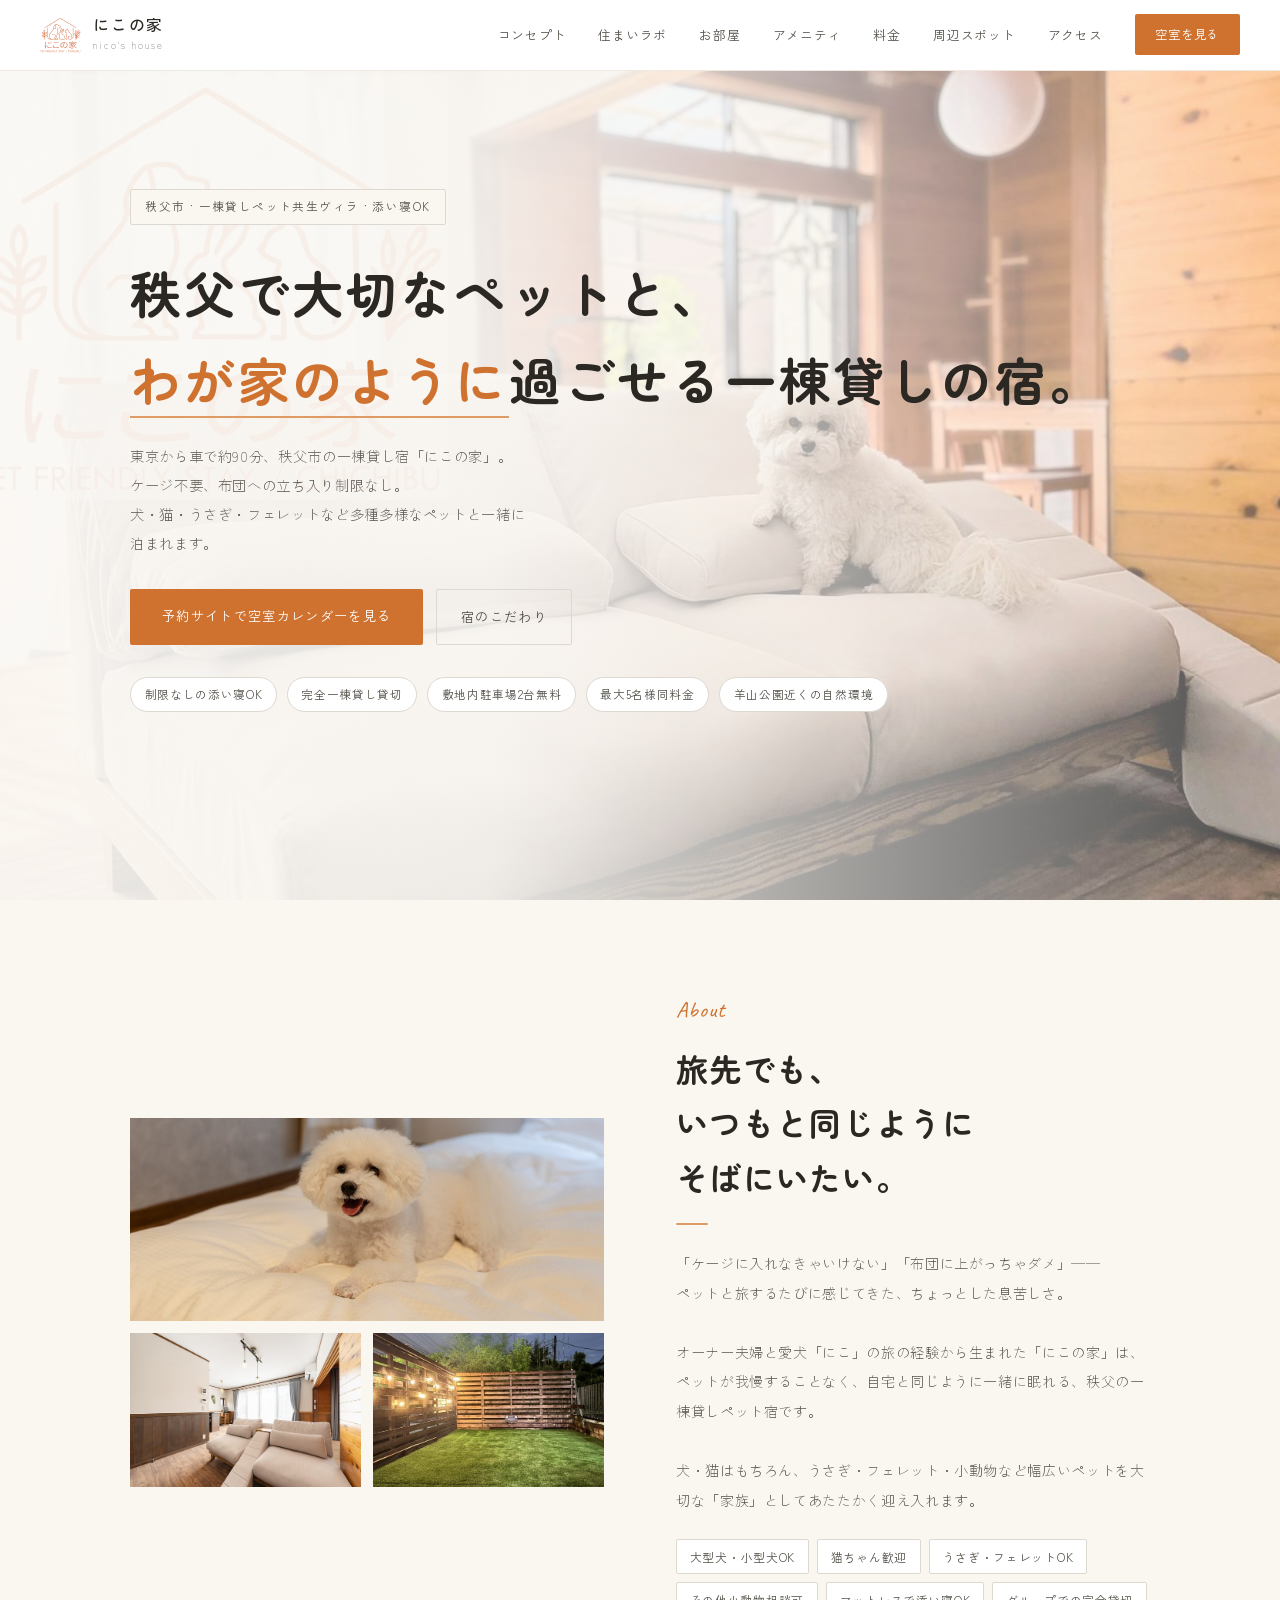
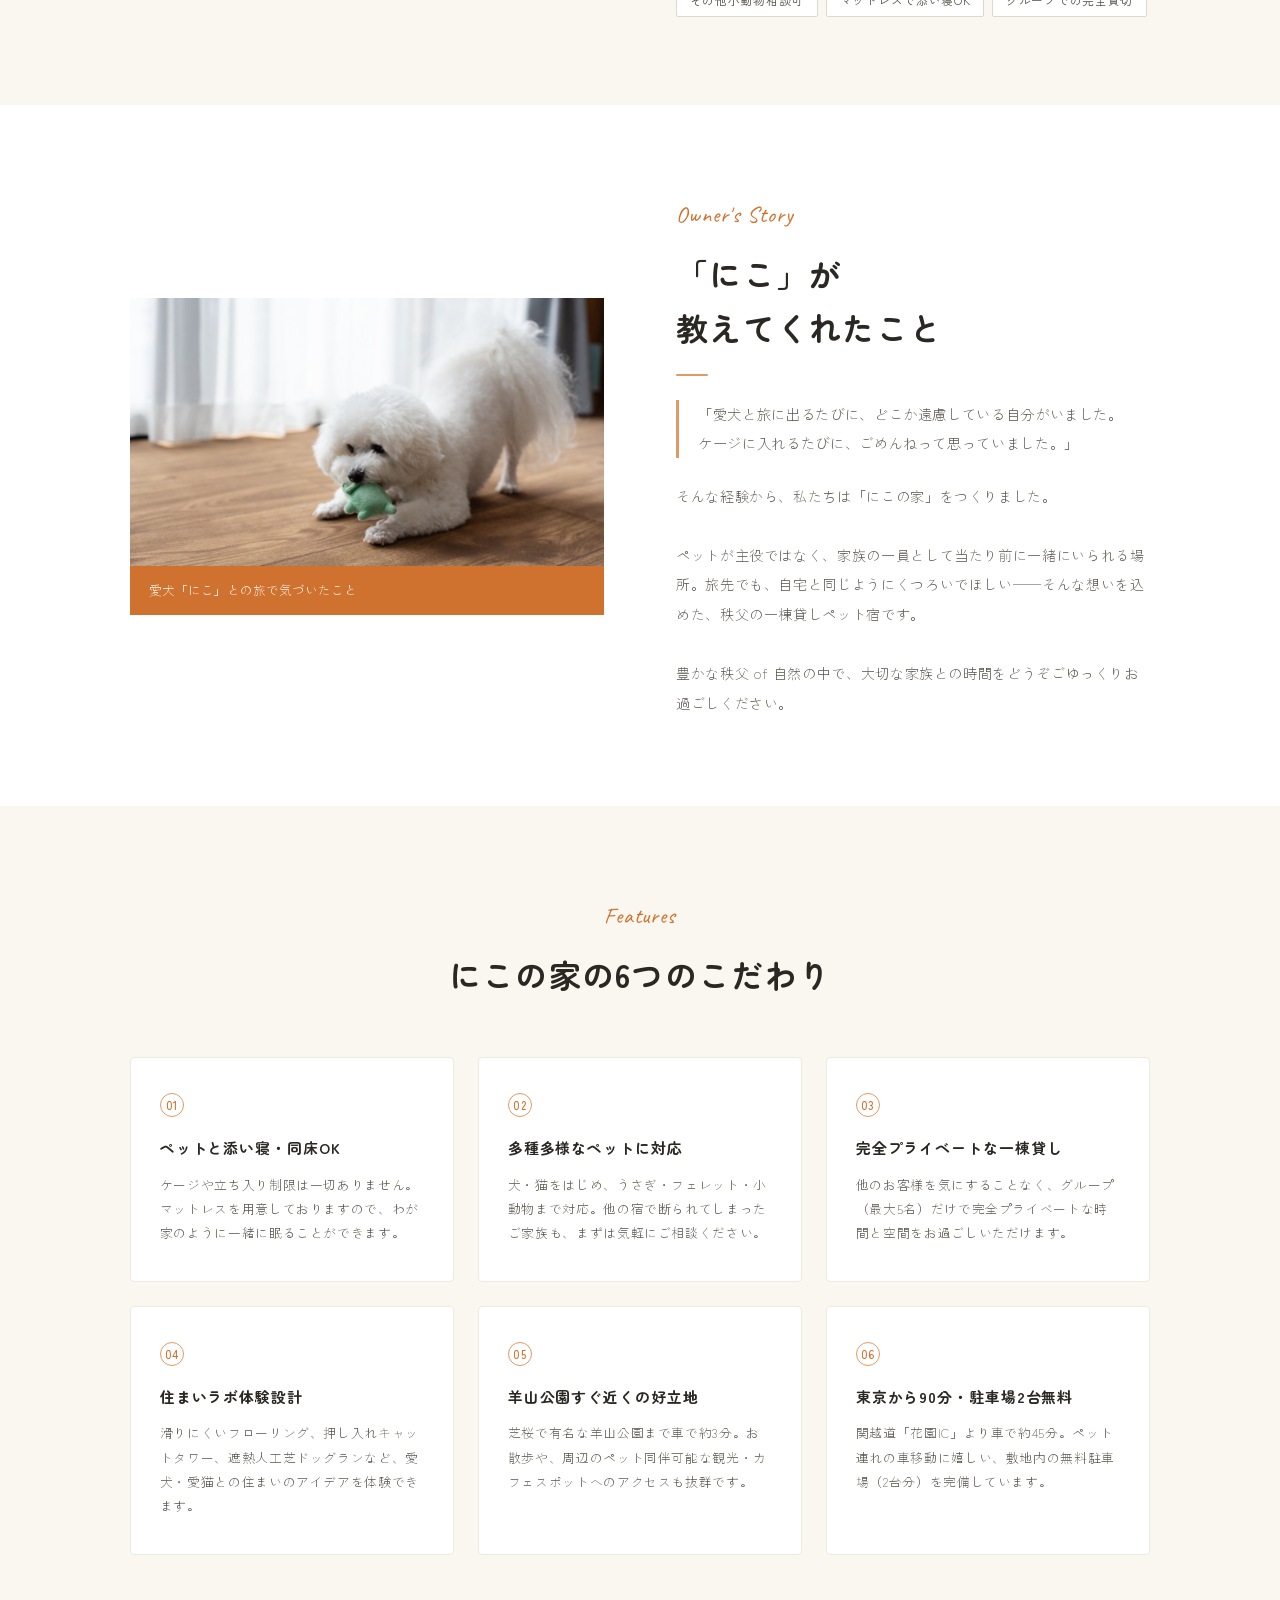
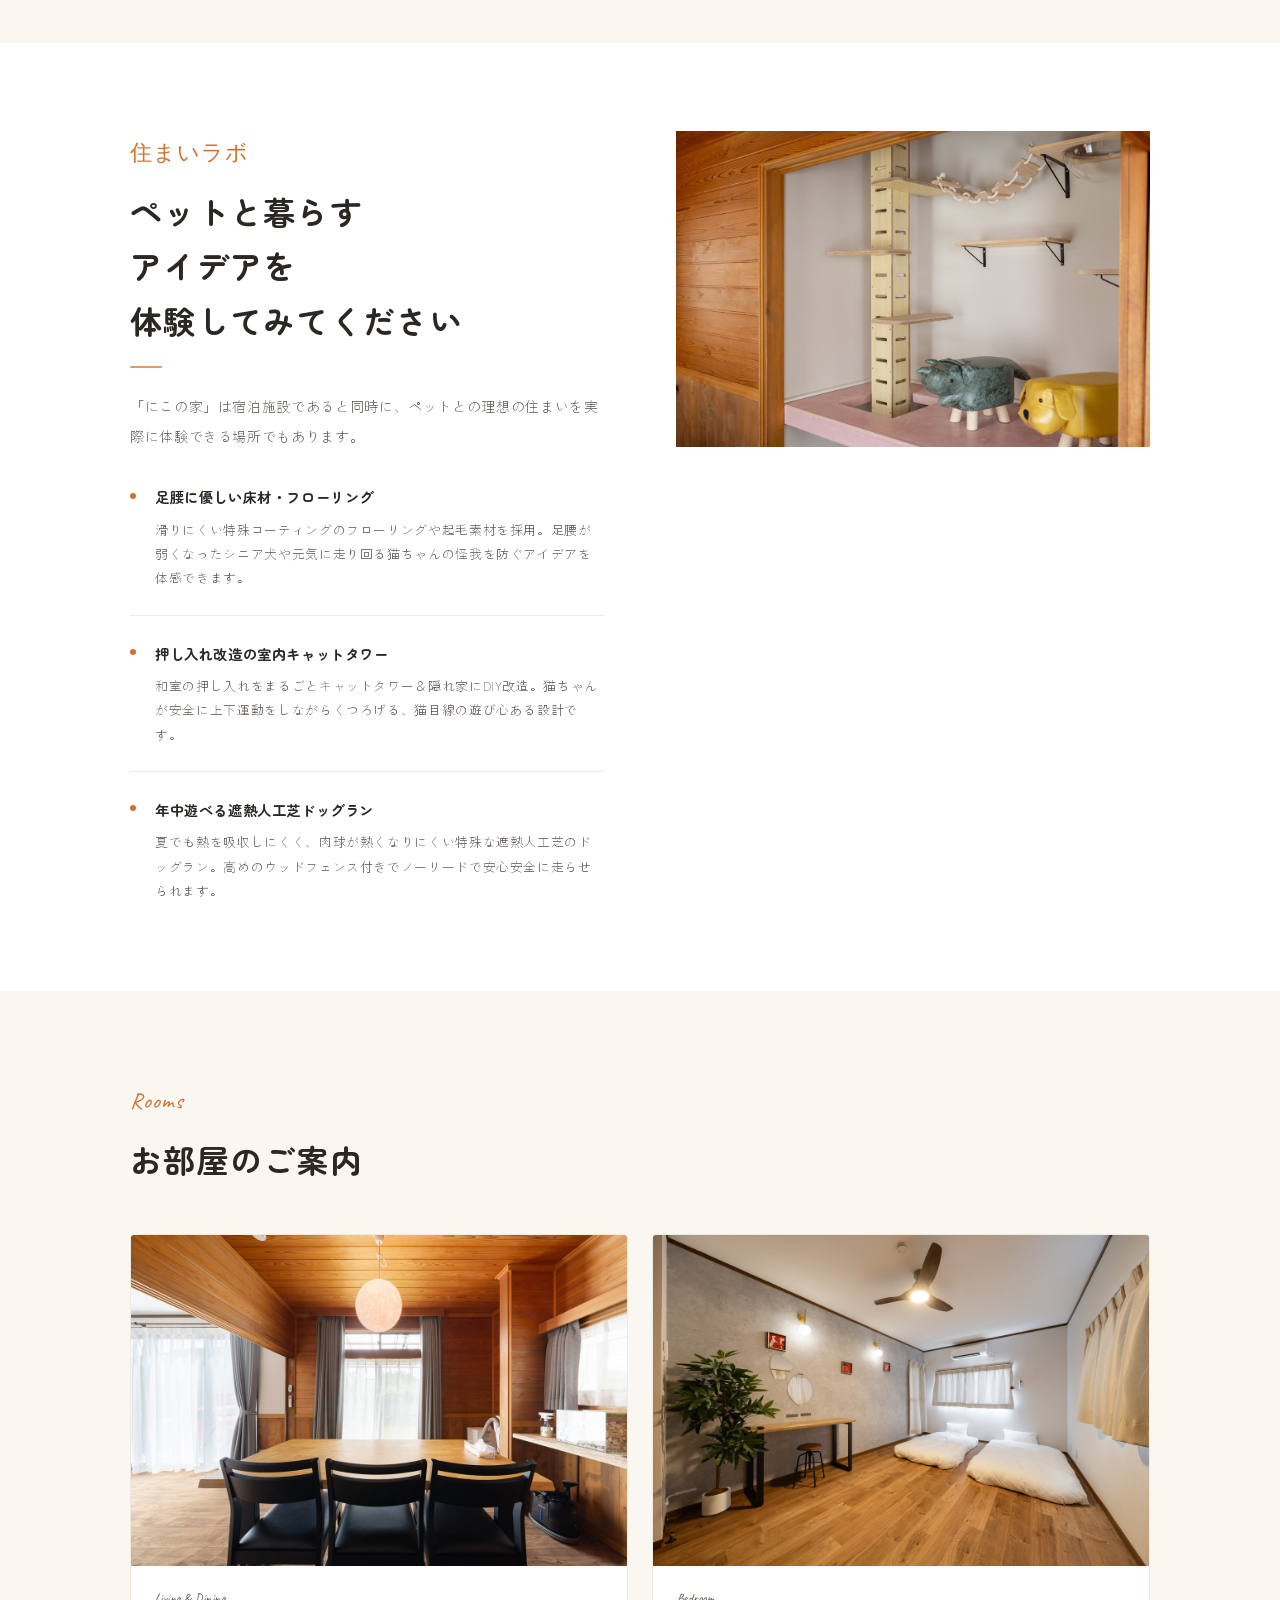
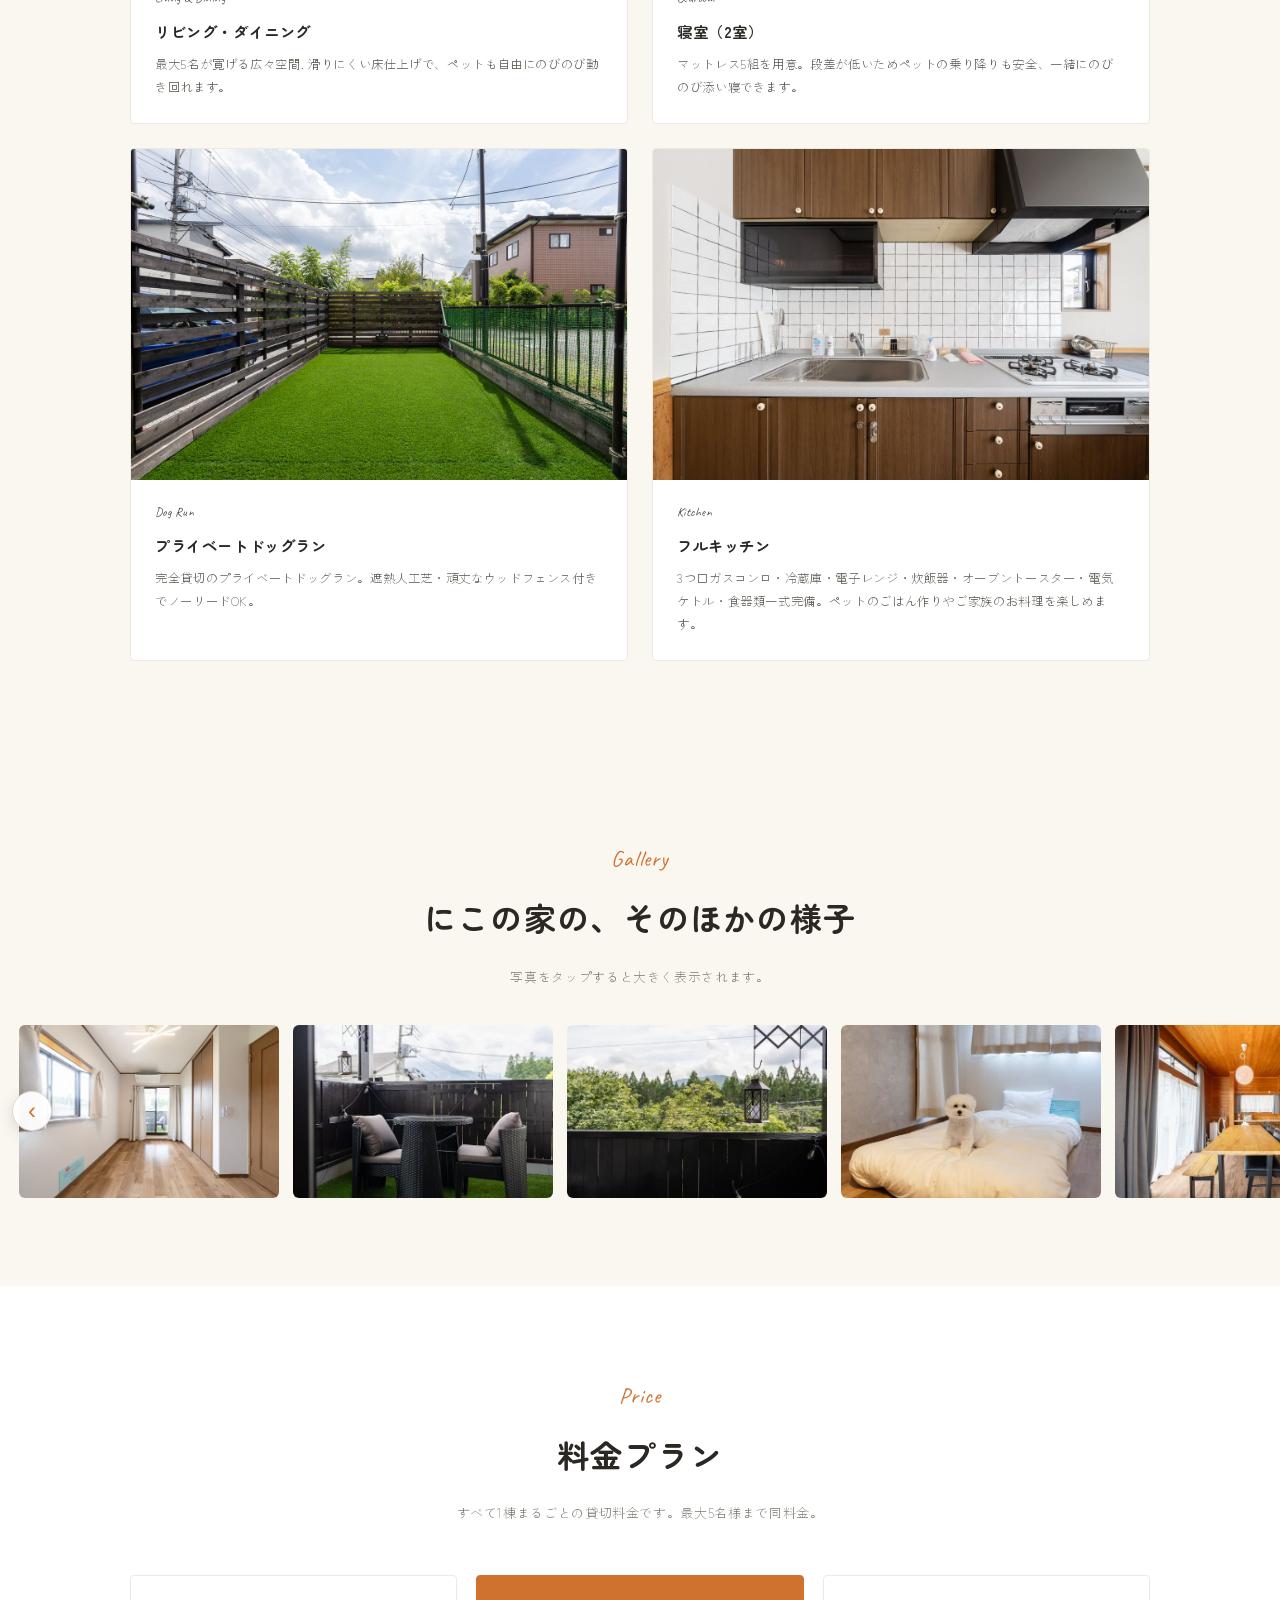
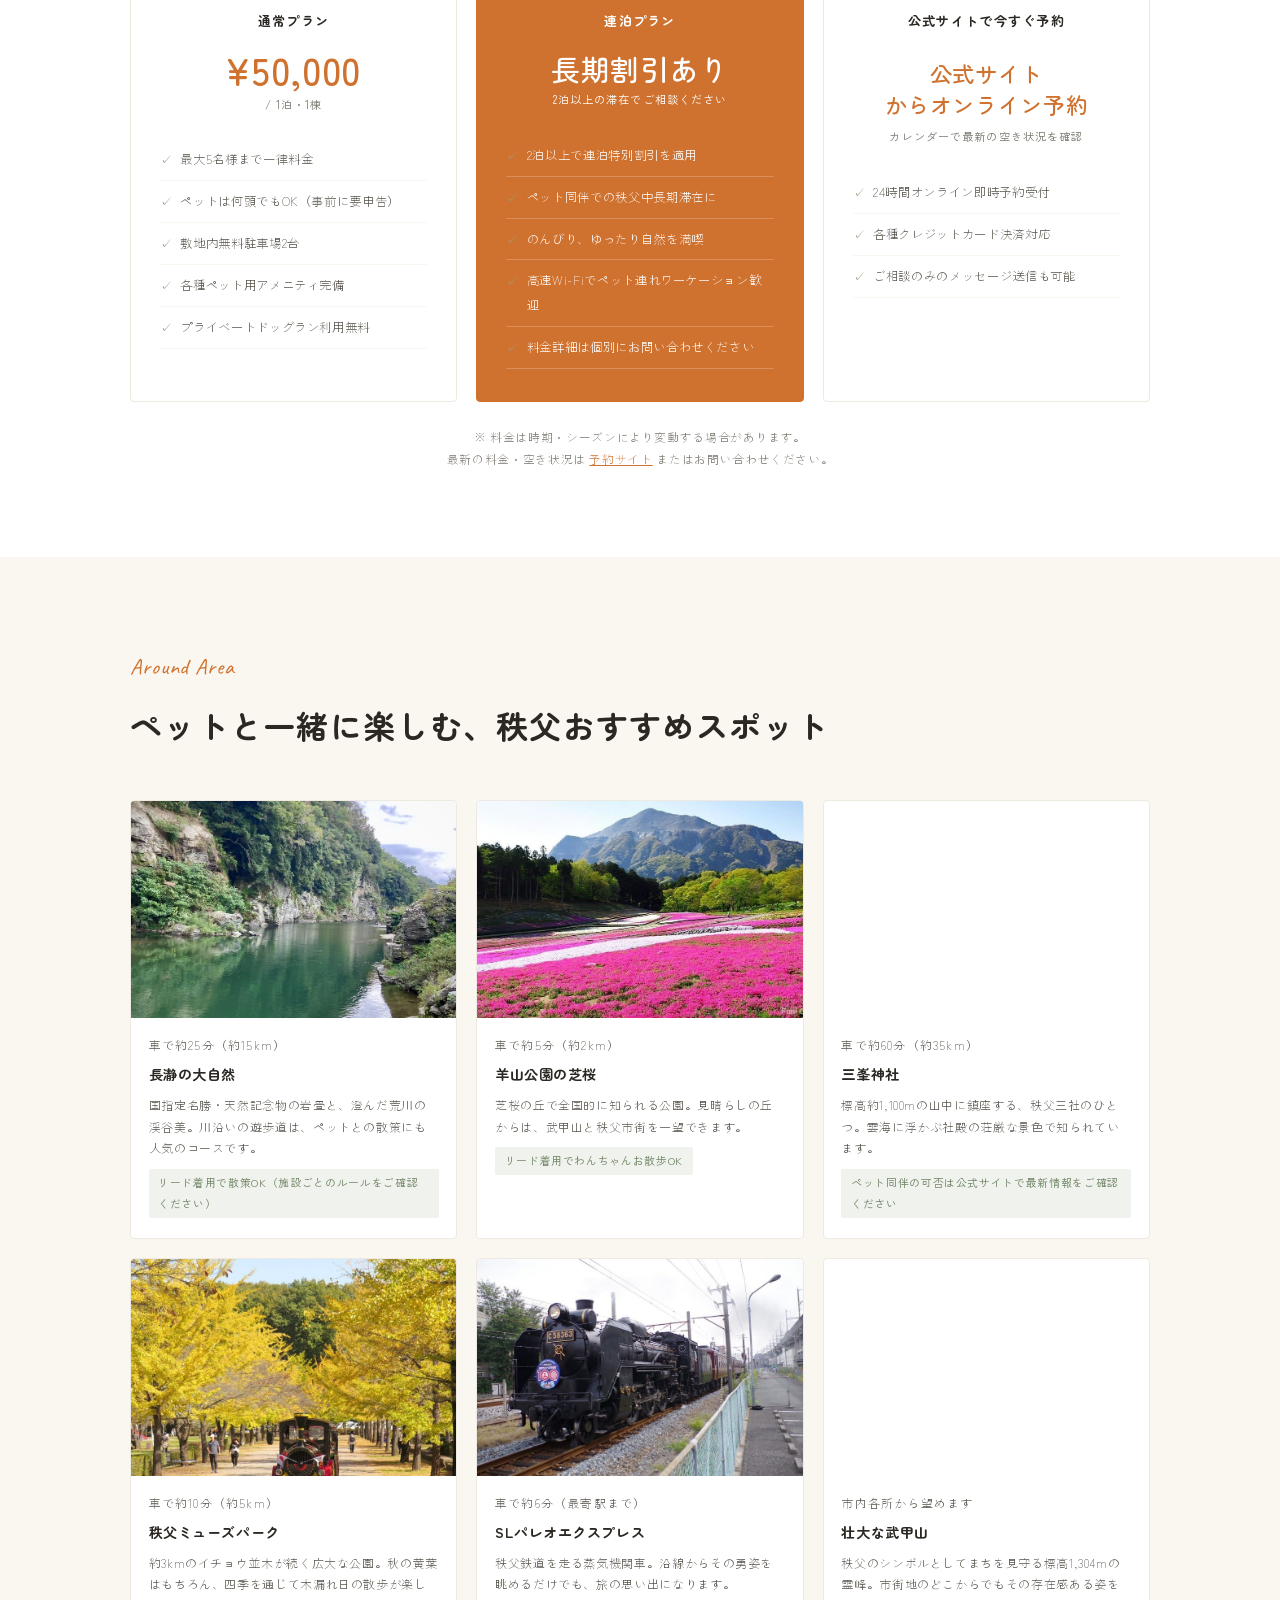
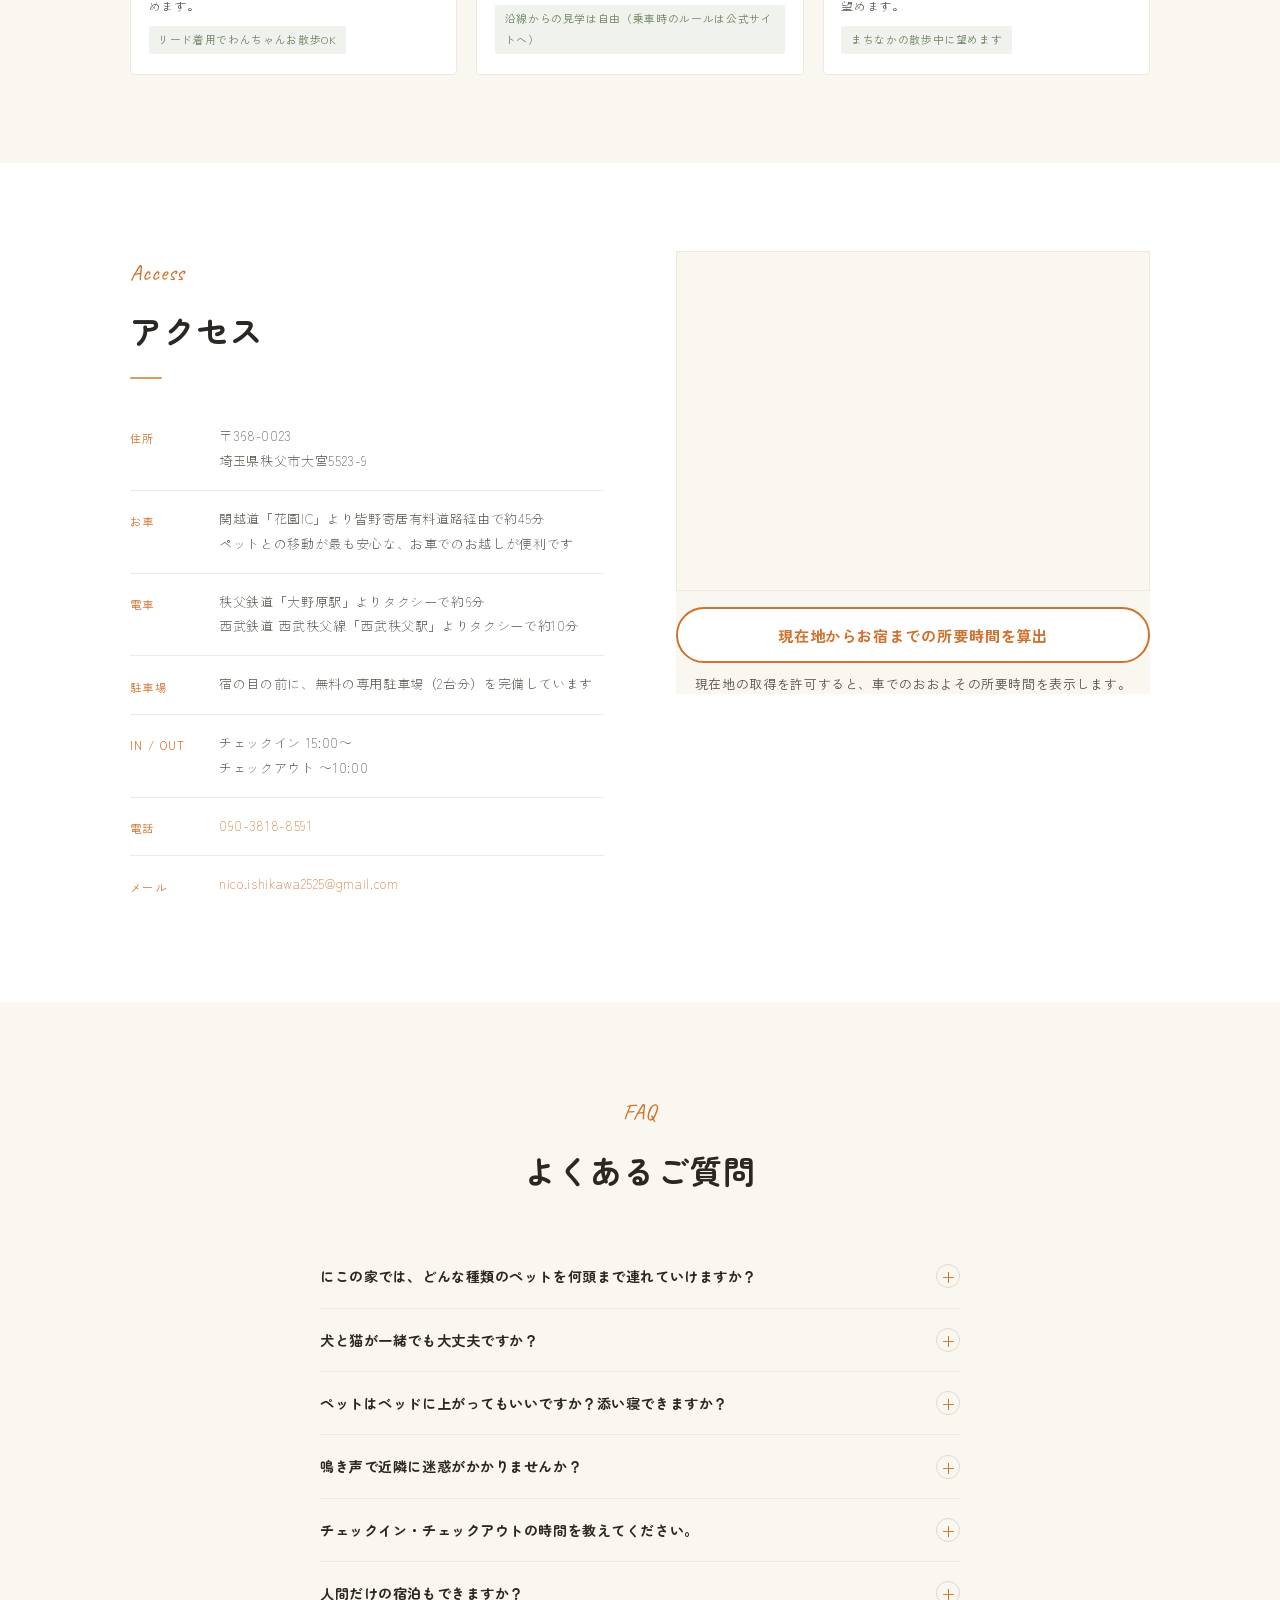
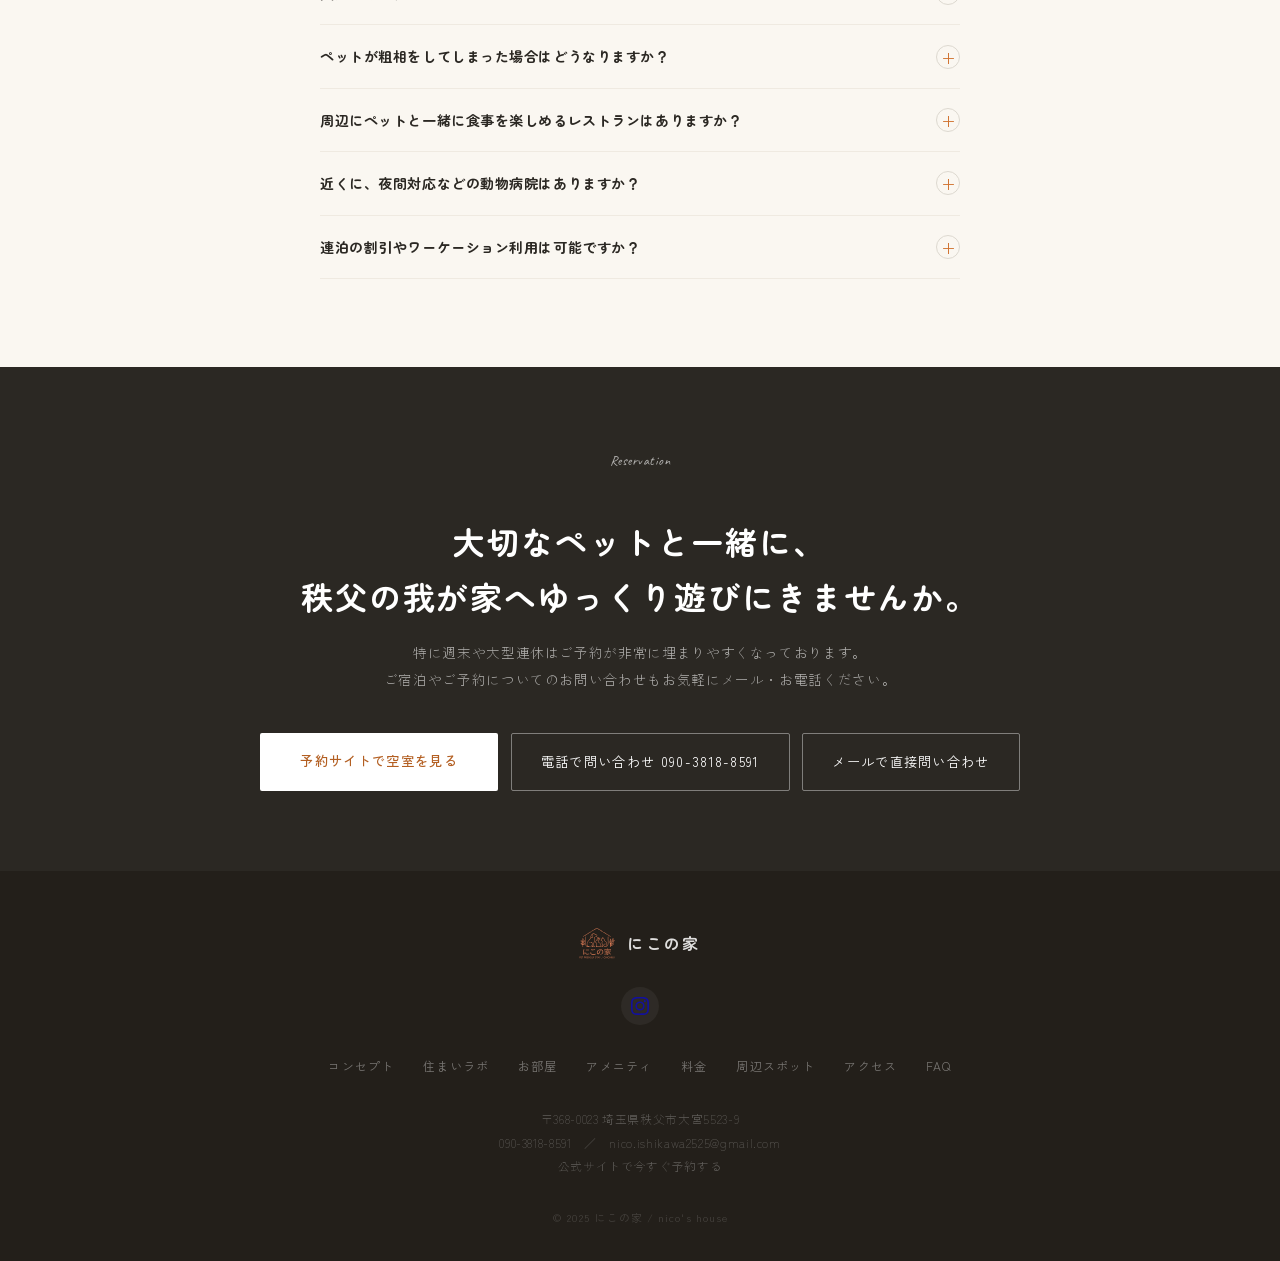
==== index.html @ f57772fb "Add files via upload" ====
<!DOCTYPE html>
<html lang="ja">
<head>
<meta charset="UTF-8">
<meta name="viewport" content="width=device-width, initial-scale=1.0">
<meta property="og:locale" content="ja_JP">

<!-- =================================================================
     📊 Google Tag Manager (GTM)
================================================================== -->
<script>(function(w,d,s,l,i){w[l]=w[l]||[];w[l].push({'gtm.start':
new Date().getTime(),event:'gtm.js'});var f=d.getElementsByTagName(s)[0],
j=d.createElement(s),dl=l!='dataLayer'?'&l='+l:'';j.async=true;j.src=
'https://www.googletagmanager.com/gtm.js?id='+i+dl;f.parentNode.insertBefore(j,f);
})(window,document,'script','dataLayer','GTM-P7N9P9ZC');</script>
<!-- End Google Tag Manager -->

<title>秩父のペット共生ヴィラ「にこの家」｜犬猫と泊まる一棟貸し</title>
<meta name="description" content="東京から約90分の秩父市にあるペットと泊まれる一棟貸し宿「にこの家」。ケージ不要、布団での立ち入り・添い寝制限なし。犬・猫はもちろん、うさぎ・フェレットなど多種多様なペット家族を歓迎します。無料プライベートドッグラン完備。">
<link rel="canonical" href="https://nikonote04.github.io/nicoshouse/">

<meta property="og:title" content="秩父のペット共生ヴィラ「にこの家」">
<meta property="og:description" content="ケージ不要、制限なしでの添い寝OK。犬・猫・小動物とわが家のように過ごせる秩父の一棟貸し宿です。">
<meta property="og:type" content="website">
<meta property="og:url" content="https://nikonote04.github.io/nicoshouse/">
<meta property="og:image" content="https://nikonote04.github.io/nicoshouse/images/og-img.jpg">
<meta property="og:site_name" content="にこの家 | nico's house">
<meta name="twitter:card" content="summary_large_image">

<link rel="icon" href="./images/favicon.ico">
<link rel="preload" as="image" href="./images/hero-bg.jpg">

<!-- 🏢 構造化データ (JSON-LD) - 宿泊施設情報 -->
<script type="application/ld+json">
{
  "@context": "https://schema.org",
  "@type": "LodgingBusiness",
  "name": "にこの家 (nico's house)",
  "description": "秩父市にあるペットと泊まれる一棟貸し宿。ケージ不要、添い寝制限なし。",
  "url": "https://nikonote04.github.io/nicoshouse/", 
  "telephone": "+81-90-3818-8591",
  "address": {
    "@type": "PostalAddress",
    "streetAddress": "大宮5523-9",
    "addressLocality": "秩父市",
    "addressRegion": "埼玉県",
    "postalCode": "368-0023",
    "addressCountry": "JP"
  },
  "geo": {
    "@type": "GeoCoordinates",
    "latitude": 36.010303,
    "longitude": 139.093028
  },
  "petsAllowed": "True"
}
</script>

<!-- ❓ 構造化データ (JSON-LD) - FAQ情報 -->
<script type="application/ld+json">
{
  "@context": "https://schema.org",
  "@type": "FAQPage",
  "mainEntity": [
    {
      "@type": "Question",
      "name": "にこの家では、どんな種類のペットを何頭まで連れていけますか？",
      "acceptedAnswer": {
        "@type": "Answer",
        "text": "秩父のペット民泊「にこの家」には頭数制限がなく、室内飼いの犬（小型・中型・大型）、猫、うさぎ、フェレットなどの小動物を、何頭でも一緒にご宿泊いただけます。頭数や犬のサイズによる追加料金もかかりません。"
      }
    },
    {
      "@type": "Question",
      "name": "犬と猫が一緒でも大丈夫ですか？",
      "acceptedAnswer": {
        "@type": "Answer",
        "text": "大丈夫です。にこの家は犬と猫など、種類の異なるペットの同時宿泊を歓迎しています。"
      }
    },
    {
      "@type": "Question",
      "name": "ペットはベッドに上がってもいいですか？添い寝できますか？",
      "acceptedAnswer": {
        "@type": "Answer",
        "text": "はい。にこの家では寝室のロータイプマットレスへの立ち入り制限が一切なく、ケージで眠らせる必要もありません。おうちと同じように、みんなで川の字になって添い寝していただけます。"
      }
    },
    {
      "@type": "Question",
      "name": "鳴き声で近隣に迷惑がかかりませんか？",
      "acceptedAnswer": {
        "@type": "Answer",
        "text": "にこの家では近隣住民の方に事前のご案内を済ませ、ご理解をいただいています。一棟貸切のため、他の宿泊客への気兼ねも不要です。"
      }
    },
    {
      "@type": "Question",
      "name": "チェックイン・チェックアウトの時間を教えてください。",
      "acceptedAnswer": {
        "@type": "Answer",
        "text": "にこの家のチェックインは15:00、チェックアウトは10:00です。セルフチェックイン方式のため、到着後すぐにご家族だけの時間を過ごせます。"
      }
    },
    {
      "@type": "Question",
      "name": "人間だけの宿泊もできますか？",
      "acceptedAnswer": {
        "@type": "Answer",
        "text": "可能です。にこの家はペット連れでない方もご利用いただける一棟貸しの宿です。"
      }
    },
    {
      "@type": "Question",
      "name": "ペットが粗相をしてしまった場合はどうなりますか？",
      "acceptedAnswer": {
        "@type": "Answer",
        "text": "にこの家では清掃道具をご用意していますので、清掃にご協力をお願いします。ご不安な場合はマナーパンツ等の着用がおすすめです。著しい破損や特別な清掃が必要な場合は、別途費用を請求させていただく可能性があります。"
      }
    },
    {
      "@type": "Question",
      "name": "周辺にペットと一緒に食事を楽しめるレストランはありますか？",
      "acceptedAnswer": {
        "@type": "Answer",
        "text": "にこの家の周辺には、車で5分ほどの距離にペット同伴で入れる飲食店がいくつかあります。またキッチンにコンロ・冷蔵庫・食器類を完備していますので、地元で買った秩父の食材を宿で調理して楽しむ滞在も人気です。"
      }
    },
    {
      "@type": "Question",
      "name": "近くに、夜間対応などの動物病院はありますか？",
      "acceptedAnswer": {
        "@type": "Answer",
        "text": "にこの家では、万が一の体調不良に備えて秩父市内のペットにやさしい複数の動物病院の連絡先を、宿内のウェルカムガイドに掲載しています。緊急時やご不安な際はお電話でもお気軽にお問い合わせください。"
      }
    },
    {
      "@type": "Question",
      "name": "連泊の割引やワーケーション利用は可能ですか？",
      "acceptedAnswer": {
        "@type": "Answer",
        "text": "はい。にこの家では2泊以上の長期滞在に特別料金の割引をご用意しています。室内には高速無料Wi-Fiと机を備えており、ガーデンの横で愛犬を見守りながら過ごすワーケーション利用も歓迎しています。"
      }
    }
  ]
}
</script>

<style>
/* ======================
   TOKENS
   ====================== */
:root {
  color-scheme: light only;
  /* LP（lp1〜lp3）と統一したパレット */
  --terra:    #D0722F;  /* LP: --btn  CTAオレンジ */
  --terra-lt: #E09A63;
  --terra-dk: #B35F22;  /* LP: --btn-hover */
  --green:    #8FA382;  /* LP: --accent */
  --green-lt: #A9BA9D;
  --green-dk: #6E8262;
  --offwhite: #FFFFFF;  /* LP: --bg */
  --paper:    #FAF7F1;  /* LP: --bg-sub */
  --paper-dk: #EFEAE1;
  --linen:    #DDD9D0;  /* LP: --line */
  --brown:    #2B2823;  /* LP: --ink */
  --brown-lt: #55514A;
  --text:     #2B2823;  /* LP: --ink */
  --text-md:  #55514A;  /* LP: --gray */
  --text-lt:  #7A766E;
}

*, *::before, *::after { box-sizing: border-box; margin: 0; padding: 0; }
html { 
  scroll-behavior: smooth; 
  scroll-padding-top: 70px; 
}
body {
  font-family: 'Zen Kaku Gothic New', sans-serif;
  font-weight: 400;
  background: var(--offwhite);
  color: var(--text);
  line-height: 2;
  letter-spacing: 0.04em;
  overflow-x: hidden;
}

/* ======================
   HEADER
   ====================== */
header {
  position: fixed;
  top: 0; left: 0; right: 0;
  z-index: 100;
  background: var(--offwhite);
  border-bottom: 1px solid var(--paper-dk);
  display: flex;
  justify-content: space-between;
  align-items: center;
  padding: 0.9rem 2.5rem;
  transition: box-shadow 0.3s;
}
header.scrolled {
  box-shadow: 0 2px 16px rgba(43,40,35,0.08);
}
.logo {
  text-decoration: none;
  display: flex;
  align-items: center;
  gap: 0.75rem;
}
.logo-mark {
  display: flex;
  align-items: center;
  justify-content: center;
  flex-shrink: 0;
}
.logo-text {
  display: flex;
  flex-direction: column;
}
.logo-ja {
  font-size: 1rem;
  font-weight: 500;
  color: var(--brown);
  letter-spacing: 0.12em;
  line-height: 1.2;
}
.logo-en {
  font-size: 0.62rem;
  color: var(--text-lt);
  letter-spacing: 0.2em;
  font-weight: 300;
}

.pc-nav {
  display: flex;
  gap: 2rem;
  align-items: center;
}
.pc-nav a {
  text-decoration: none;
  font-size: 0.8rem;
  color: var(--text-md);
  letter-spacing: 0.06em;
  font-weight: 400;
  transition: color 0.2s;
}
.pc-nav a:hover { color: var(--terra); }
.nav-reserve {
  background: var(--terra);
  color: white !important;
  padding: 0.5rem 1.3rem;
  border-radius: 2px;
  font-size: 0.78rem !important;
  letter-spacing: 0.1em;
  transition: background 0.2s !important;
}
.nav-reserve:hover { background: var(--terra-dk) !important; }

#site-nav { display: none; }
.menu-trigger { display: none; }

/* ======================
   HERO
   ====================== */
.hero {
  height: 100vh;
  min-height: 600px;
  position: relative;
  display: flex;
  align-items: center;
  overflow: hidden;
}
.hero-bg {
  position: absolute; inset: 0;
  background:
    linear-gradient(to right, rgba(250,248,244,0.92) 38%, rgba(250,248,244,0.3) 100%),
    url('./images/hero-bg.jpg') center/cover no-repeat,
    url('https://images.unsplash.com/photo-1476514525535-07fb3b4ae5f1?w=1800&q=80') center/cover no-repeat;
}
.hero-content {
  position: relative;
  max-width: 1100px;
  margin: 0 auto;
  padding: 0 2.5rem;
  width: 100%;
}
.hero-tag {
  display: inline-flex;
  align-items: center;
  gap: 0.5rem;
  background: var(--paper);
  border: 1px solid var(--linen);
  border-radius: 2px;
  font-size: 0.72rem;
  color: var(--text-md);
  letter-spacing: 0.12em;
  padding: 0.35rem 0.9rem;
  margin-bottom: 1.5rem;
}
.hero h1 {
  font-size: clamp(1.9rem, 4vw, 3.2rem);
  font-weight: 500;
  color: var(--brown);
  line-height: 1.7;
  letter-spacing: 0.06em;
  margin-bottom: 1.2rem;
}
.hero h1 span {
  color: var(--terra);
  border-bottom: 2px solid var(--terra-lt);
}
.hero-desc {
  font-size: 0.9rem;
  color: var(--text-md);
  line-height: 2;
  margin-bottom: 2rem;
  font-weight: 300;
  max-width: 400px;
}
.hero-btns {
  display: flex;
  gap: 0.8rem;
  flex-wrap: wrap;
}
.btn-fill {
  background: var(--terra);
  color: white;
  text-decoration: none;
  padding: 0.85rem 2rem;
  font-size: 0.83rem;
  letter-spacing: 0.1em;
  border-radius: 2px;
  transition: background 0.2s;
  display: inline-block;
}
.btn-fill:hover { background: var(--terra-dk); }
.btn-line {
  border: 1.5px solid var(--linen);
  color: var(--text-md);
  text-decoration: none;
  padding: 0.85rem 1.5rem;
  font-size: 0.83rem;
  letter-spacing: 0.1em;
  border-radius: 2px;
  transition: border-color 0.2s, color 0.2s;
  display: inline-block;
}
.btn-line:hover { border-color: var(--terra); color: var(--terra); }

.hero-chips {
  display: flex;
  gap: 0.6rem;
  flex-wrap: wrap;
  margin-top: 2rem;
}
.chip {
  background: white;
  border: 1px solid var(--linen);
  border-radius: 20px;
  font-size: 0.72rem;
  color: var(--text-md);
  padding: 0.3rem 0.85rem;
  letter-spacing: 0.06em;
}

/* ======================
   SECTIONS
   ====================== */
section { padding: 5.5rem 0; }
.container { max-width: 1100px; margin: 0 auto; padding: 0 2.5rem; }
.sec-eyebrow {
  font-size: 0.7rem;
  letter-spacing: 0.3em;
  color: var(--terra);
  text-transform: uppercase;
  margin-bottom: 0.5rem;
  font-weight: 400;
}
.sec-title {
  font-size: clamp(1.4rem, 3vw, 2rem);
  font-weight: 500;
  color: var(--brown);
  line-height: 1.7;
  letter-spacing: 0.04em;
  margin-bottom: 1.2rem;
}
.sec-body {
  font-size: 0.88rem;
  color: var(--text-md);
  line-height: 2.1;
  font-weight: 300;
}
.divider {
  width: 32px;
  height: 2px;
  background: var(--terra-lt);
  border-radius: 1px;
  margin: 1rem 0 1.5rem;
}

/* ======================
   CONCEPT
   ====================== */
.concept { background: var(--paper); }
.concept-inner {
  display: grid;
  grid-template-columns: 1fr 1fr;
  gap: 4.5rem;
  align-items: center;
}
.concept-imgs {
  display: grid;
  grid-template-columns: 1fr 1fr;
  grid-template-rows: auto auto;
  gap: 0.75rem;
}
.concept-imgs img:first-child {
  grid-column: 1 / 3;
  width: 100%; height: 240px;
  object-fit: cover;
}
.concept-imgs img:nth-child(2) {
  width: 100%; height: 140px;
  object-fit: cover;
}
.concept-imgs img:nth-child(3) {
  width: 100%; height: 140px;
  object-fit: cover;
}
.concept-tags {
  display: flex;
  flex-wrap: wrap;
  gap: 0.5rem;
  margin-top: 1.5rem;
}
.ctag {
  background: white;
  border: 1px solid var(--linen);
  border-radius: 2px;
  font-size: 0.73rem;
  color: var(--text-md);
  padding: 0.3rem 0.8rem;
  letter-spacing: 0.06em;
}

/* ======================
   STORY
   ====================== */
.story { background: var(--offwhite); }
.story-inner {
  display: grid;
  grid-template-columns: 1fr 1fr;
  gap: 4.5rem;
  align-items: center;
}
.story-img {
  position: relative;
}
.story-img img {
  width: 100%; height: 400px;
  object-fit: cover;
  display: block;
}
.story-img::after {
  content: '愛犬「にこ」との旅で気づいたこと';
  position: absolute;
  bottom: -1px;
  left: 0; right: 0;
  background: var(--terra);
  color: white;
  font-size: 0.78rem;
  letter-spacing: 0.08em;
  padding: 0.75rem 1.2rem;
  font-weight: 300;
}
.story-quote {
  border-left: 3px solid var(--terra-lt);
  padding-left: 1.2rem;
  margin: 1.5rem 0;
  font-size: 0.9rem;
  color: var(--text-md);
  line-height: 2;
  font-style: normal;
  font-weight: 300;
}

/* ======================
   FEATURES
   ====================== */
.features { background: var(--paper); }
.features-hd { text-align: center; margin-bottom: 3.5rem; }
.features-grid {
  display: grid;
  grid-template-columns: repeat(3, 1fr);
  gap: 1.5rem;
}
.feat-card {
  background: white;
  padding: 2.2rem 1.8rem;
  border: 1px solid var(--paper-dk);
  border-radius: 4px;
  transition: box-shadow 0.3s, border-color 0.3s, transform 0.3s;
}
.feat-card:hover {
  box-shadow: 0 6px 24px rgba(43,40,35,0.08);
  border-color: var(--linen);
  transform: translateY(-3px);
}
.feat-icon-num {
  font-size: 0.72rem;
  font-weight: 500;
  color: var(--terra);
  border: 1px solid var(--terra-lt);
  border-radius: 50%;
  width: 24px;
  height: 24px;
  display: flex;
  align-items: center;
  justify-content: center;
  margin-bottom: 1rem;
}
.feat-card h3 {
  font-size: 0.93rem;
  font-weight: 500;
  color: var(--brown);
  letter-spacing: 0.06em;
  margin-bottom: 0.6rem;
}
.feat-card p {
  font-size: 0.8rem;
  color: var(--text-md);
  line-height: 1.9;
  font-weight: 300;
}

/* ======================
   LABO
   ====================== */
.labo { background: var(--offwhite); }
.labo-inner {
  display: grid;
  grid-template-columns: 1fr 1fr;
  gap: 4.5rem;
  align-items: start;
}
.labo-img img {
  width: 100%; height: 460px;
  object-fit: cover; display: block;
}
.labo-items {
  display: flex;
  flex-direction: column;
  gap: 1.5rem;
  margin-top: 2rem;
}
.labo-item {
  display: flex;
  gap: 1.2rem;
  padding-bottom: 1.5rem;
  border-bottom: 1px solid var(--paper-dk);
}
.labo-item:last-child { border-bottom: none; padding-bottom: 0; }
.labo-dot {
  width: 6px;
  height: 6px;
  border-radius: 50%;
  background-color: var(--terra);
  margin-top: 0.6rem;
  flex-shrink: 0;
}
.labo-item h4 {
  font-size: 0.9rem;
  font-weight: 500;
  color: var(--brown);
  margin-bottom: 0.35rem;
  letter-spacing: 0.04em;
}
.labo-item p {
  font-size: 0.8rem;
  color: var(--text-md);
  line-height: 1.9;
  font-weight: 300;
}

/* ======================
   ROOMS
   ====================== */
.rooms { background: var(--paper); }
.rooms-hd { margin-bottom: 3rem; }
.rooms-grid {
  display: grid;
  grid-template-columns: 1fr 1fr;
  gap: 1.5rem;
}
.room-card {
  background: white;
  border: 1px solid var(--paper-dk);
  border-radius: 4px;
  overflow: hidden;
  transition: box-shadow 0.3s;
}
.room-card:hover {
  box-shadow: 0 6px 24px rgba(43,40,35,0.06);
}
.room-card img {
  width: 100%; height: 220px;
  object-fit: cover; display: block;
  transition: transform 0.5s ease;
}
.room-card:hover img { transform: scale(1.03); }
.room-body { padding: 1.3rem 1.5rem 1.5rem; }
.room-label {
  font-size: 0.65rem;
  letter-spacing: 0.25em;
  color: var(--terra);
  text-transform: uppercase;
  margin-bottom: 0.4rem;
  font-weight: 400;
}
.room-body h3 {
  font-size: 0.95rem;
  font-weight: 500;
  color: var(--brown);
  letter-spacing: 0.04em;
  margin-bottom: 0.4rem;
}
.room-body p {
  font-size: 0.78rem;
  color: var(--text-md);
  line-height: 1.85;
  font-weight: 300;
}

/* ======================
   PRICE
   ====================== */
.price { background: var(--offwhite); }
.price-hd { text-align: center; margin-bottom: 0.75rem; }
.price-sub {
  text-align: center;
  font-size: 0.82rem;
  color: var(--text-lt);
  margin-bottom: 3rem;
  font-weight: 300;
}
.price-grid {
  display: grid;
  grid-template-columns: repeat(3, 1fr);
  gap: 1.2rem;
}
.price-card {
  background: white;
  border: 1px solid var(--paper-dk);
  border-radius: 4px;
  padding: 2rem 1.8rem;
  text-align: center;
}
.price-card.main {
  background: var(--terra);
  border-color: var(--terra);
}
.price-card.main * { color: white !important; }
.price-plan {
  font-size: 0.82rem;
  font-weight: 500;
  color: var(--brown);
  letter-spacing: 0.1em;
  margin-bottom: 1rem;
}
.price-amount {
  font-size: 2.4rem;
  font-weight: 300;
  color: var(--terra);
  line-height: 1;
  margin-bottom: 0.3rem;
}
.price-card.main .price-amount { color: white; }
.price-unit {
  font-size: 0.7rem;
  color: var(--text-lt);
  letter-spacing: 0.1em;
  margin-bottom: 1.5rem;
}
.price-list { list-style: none; text-align: left; }
.price-list li {
  font-size: 0.78rem;
  color: var(--text-md);
  padding: 0.5rem 0;
  border-bottom: 1px solid var(--paper);
  font-weight: 300;
  display: flex;
  gap: 0.5rem;
  align-items: flex-start;
}
.price-list li::before {
  content: '✓';
  color: var(--green);
  flex-shrink: 0;
}
.price-card.main .price-list li { border-bottom-color: rgba(255,255,255,0.2); }
.price-note {
  text-align: center;
  margin-top: 1.5rem;
  font-size: 0.74rem;
  color: var(--text-lt);
  font-weight: 300;
  line-height: 1.8;
}

/* ======================
   AREA
   ====================== */
.area { background: var(--paper); }
.area-hd { margin-bottom: 3rem; }
.area-grid {
  display: grid;
  grid-template-columns: repeat(3, 1fr);
  gap: 1.2rem;
}
.area-card {
  background: white;
  border: 1px solid var(--paper-dk);
  border-radius: 4px;
  overflow: hidden;
  transition: box-shadow 0.3s;
}
.area-card:hover { box-shadow: 0 6px 20px rgba(43,40,35,0.06); }
.area-card img {
  width: 100%; height: 160px;
  object-fit: cover; display: block;
  transition: transform 0.5s;
}
.area-card:hover img { transform: scale(1.04); }
.area-body { padding: 1rem 1.1rem 1.2rem; }
.area-dist {
  font-size: 0.68rem;
  color: var(--terra);
  letter-spacing: 0.1em;
  margin-bottom: 0.3rem;
}
.area-body h4 {
  font-size: 0.88rem;
  font-weight: 500;
  color: var(--brown);
  margin-bottom: 0.35rem;
  letter-spacing: 0.04em;
}
.area-body p {
  font-size: 0.75rem;
  color: var(--text-md);
  line-height: 1.8;
  font-weight: 300;
}
.area-pet {
  display: inline-block;
  margin-top: 0.6rem;
  font-size: 0.68rem;
  color: var(--green-dk);
  background: rgba(143,163,130,0.14);
  border-radius: 2px;
  padding: 0.2rem 0.6rem;
  letter-spacing: 0.06em;
}

/* ======================
   ACCESS & FAQ
   ====================== */
.access { background: var(--offwhite); }
.access-inner {
  display: grid;
  grid-template-columns: 1fr 1fr;
  gap: 4.5rem;
  align-items: start;
}
.access-rows { margin-top: 1.8rem; }
.access-row {
  display: flex;
  gap: 1.2rem;
  padding: 1rem 0;
  border-bottom: 1px solid var(--paper-dk);
}
.access-row:last-child { border-bottom: none; }
.acc-label {
  min-width: 70px;
  font-size: 0.7rem;
  color: var(--terra);
  letter-spacing: 0.12em;
  padding-top: 0.2rem;
  font-weight: 400;
  flex-shrink: 0;
}
.acc-val {
  font-size: 0.82rem;
  color: var(--text-md);
  line-height: 1.9;
  font-weight: 300;
}
.acc-val a { color: var(--terra); text-decoration: none; }
.access-map { background: var(--paper); }
.access-map iframe {
  width: 100%; height: 340px;
  border: none; display: block;
  border: 1px solid var(--paper-dk);
}

.faq { background: var(--paper); }
.faq-inner { max-width: 720px; margin: 0 auto; padding: 0 2.5rem; }
.faq-hd { text-align: center; margin-bottom: 3rem; }
.faq-item { border-bottom: 1px solid var(--paper-dk); }
.faq-q {
  display: flex;
  justify-content: space-between;
  align-items: center;
  padding: 1.2rem 0;
  cursor: pointer;
  gap: 1rem;
  user-select: none;
  background: none;
  border: none;
  width: 100%;
  text-align: left;
  font-family: inherit;
  color: inherit;
}
.faq-q-text {
  font-size: 0.88rem;
  color: var(--brown);
  font-weight: 400;
  letter-spacing: 0.04em;
  line-height: 1.6;
}
.faq-q:hover .faq-q-text { color: var(--terra); }
.faq-icon {
  width: 24px; height: 24px;
  border: 1.5px solid var(--linen);
  border-radius: 50%;
  display: flex;
  align-items: center;
  justify-content: center;
  color: var(--terra);
  font-size: 1rem;
  flex-shrink: 0;
  transition: transform 0.3s, background 0.3s, border-color 0.3s;
}
.faq-item.open .faq-icon {
  transform: rotate(45deg);
  background: var(--terra);
  color: white;
  border-color: var(--terra);
}
.faq-a {
  max-height: 0;
  overflow: hidden;
  transition: max-height 0.4s ease, padding 0.3s;
  font-size: 0.82rem;
  color: var(--text-md);
  line-height: 2;
  font-weight: 300;
}
.faq-item.open .faq-a { max-height: 400px; padding-bottom: 1.2rem; }

/* ======================
   RESERVE & FOOTER
   ====================== */
.reserve {
  background: var(--brown);
  padding: 5rem 2.5rem;
  text-align: center;
}
.reserve-eyebrow {
  font-size: 0.7rem;
  letter-spacing: 0.3em;
  color: var(--terra-lt);
  text-transform: uppercase;
  margin-bottom: 0.8rem;
}
.reserve h2 {
  font-size: clamp(1.4rem, 3vw, 2rem);
  font-weight: 500;
  color: white;
  letter-spacing: 0.06em;
  margin-bottom: 1rem;
  line-height: 1.7;
}
.reserve p {
  font-size: 0.85rem;
  color: rgba(255,255,255,0.65);
  line-height: 2;
  margin-bottom: 2.5rem;
  font-weight: 300;
}
.reserve-btns {
  display: flex;
  justify-content: center;
  gap: 0.8rem;
  flex-wrap: wrap;
}
.btn-white {
  background: white;
  color: var(--terra-dk);
  text-decoration: none;
  padding: 0.9rem 2.5rem;
  font-size: 0.83rem;
  letter-spacing: 0.1em;
  border-radius: 2px;
  transition: background 0.2s;
  display: inline-block;
  font-weight: 500;
}
.btn-white:hover { background: var(--paper); }
.btn-line-w {
  border: 1.5px solid rgba(255,255,255,0.4);
  color: white;
  text-decoration: none;
  padding: 0.9rem 1.8rem;
  font-size: 0.83rem;
  letter-spacing: 0.1em;
  border-radius: 2px;
  transition: border-color 0.2s;
  display: inline-block;
}
.btn-line-w:hover { border-color: rgba(255,255,255,0.8); }

footer {
  background: #231F1A;
  padding: 3.5rem 2.5rem 2rem;
  text-align: center;
}
.footer-logo {
  display: flex;
  align-items: center;
  justify-content: center;
  gap: 0.75rem;
  margin-bottom: 1.8rem;
}
.footer-logo-mark {
  display: flex;
  align-items: center;
  justify-content: center;
}
.footer-logo-name {
  font-size: 1rem;
  font-weight: 500;
  color: rgba(255,255,255,0.85);
  letter-spacing: 0.15em;
}

.footer-sns {
  display: flex;
  justify-content: center;
  gap: 1.2rem;
  margin-bottom: 1.8rem;
}
.footer-sns a {
  display: inline-flex;
  align-items: center;
  justify-content: center;
  width: 38px;
  height: 38px;
  border-radius: 50%;
  background: rgba(255,255,255,0.05);
  text-decoration: none;
  transition: background 0.3s;
}
.footer-sns a:hover {
  background: var(--terra);
}
.icon-instagram {
  width: 18px;
  height: 18px;
  fill: currentColor;
  opacity: 0.6;
  transition: opacity 0.3s ease;
}
.footer-sns a:hover .icon-instagram {
  opacity: 1;
}

.footer-nav {
  display: flex;
  justify-content: center;
  gap: 1.8rem;
  flex-wrap: wrap;
  margin-bottom: 1.8rem;
}
.footer-nav a {
  text-decoration: none;
  font-size: 0.75rem;
  color: rgba(255,255,255,0.38);
  letter-spacing: 0.1em;
  transition: color 0.2s;
}
.footer-nav a:hover { color: rgba(255,255,255,0.7); }

.footer-info {
  font-size: 0.74rem;
  color: rgba(255,255,255,0.28);
  line-height: 2;
  font-weight: 300;
}
.footer-info a {
  color: rgba(255,255,255,0.28);
  text-decoration: none;
  display: inline-block;
}
.footer-copy {
  margin-top: 1.8rem;
  font-size: 0.68rem;
  color: rgba(255,255,255,0.15);
  letter-spacing: 0.1em;
}

/* ======================
   SCROLL REVEAL & TOAST
   ====================== */
.reveal {
  opacity: 0;
  transform: translateY(18px);
  transition: opacity 0.65s ease, transform 0.65s ease;
}
.reveal.visible { opacity: 1; transform: none; }

.copy-toast {
  position: fixed;
  bottom: 30px;
  left: 50%;
  transform: translateX(-50%) translateY(100px);
  background: var(--brown);
  color: white;
  padding: 0.8rem 1.6rem;
  border-radius: 4px;
  font-size: 0.8rem;
  letter-spacing: 0.05em;
  z-index: 1000;
  opacity: 0;
  transition: transform 0.3s cubic-bezier(0.16, 1, 0.3, 1), opacity 0.3s ease;
  box-shadow: 0 4px 20px rgba(43,40,35,0.2);
  pointer-events: none;
}
.copy-toast.show {
  transform: translateX(-50%) translateY(0);
  opacity: 1;
}

/* ======================
   📱 MOBILE (768px以下)
   ====================== */
@media (max-width: 768px) {
  header { padding: 0.8rem 1.2rem; }
  .pc-nav { display: none !important; }
  
  #site-nav {
    display: flex !important;
    flex-direction: column;
    position: fixed;
    top: 60px; left: 0; right: 0;
    background: var(--offwhite);
    border-bottom: 1px solid var(--paper-dk);
    padding: 1.5rem 2rem 2.5rem;
    gap: 1.5rem;
    transform: translateY(-150%);
    opacity: 0;
    transition: transform 0.3s ease, opacity 0.3s ease;
    z-index: 99;
    box-shadow: 0 10px 20px rgba(43,40,35,0.05);
  }
  #site-nav.is-open { transform: translateY(0); opacity: 1; }
  #site-nav a { font-size: 0.95rem; padding: 0.5rem 0; border-bottom: 1px solid var(--paper); width: 100%; }
  .nav-reserve { text-align: center; margin-top: 0.5rem; padding: 0.8rem !important; }

  .menu-trigger {
    display: flex; flex-direction: column; justify-content: space-between;
    width: 30px; height: 20px;
    background: none; border: none; cursor: pointer; padding: 0; z-index: 101;
  }
  .menu-trigger span {
    width: 100%; height: 2px;
    background-color: var(--brown);
    transition: transform 0.3s, opacity 0.3s;
    transform-origin: left center;
  }
  .menu-trigger.is-active span:nth-child(1) { transform: rotate(45deg) translate(2px, -2px); }
  .menu-trigger.is-active span:nth-child(2) { opacity: 0; }
  .menu-trigger.is-active span:nth-child(3) { transform: rotate(-45deg) translate(2px, 2px); }

  .hero-bg {
    background:
      linear-gradient(to bottom, rgba(250,248,244,0.85) 50%, rgba(250,248,244,0.5) 100%),
      url('./images/hero-bg.jpg') center/cover,
      url('https://images.unsplash.com/photo-1476514525535-07fb3b4ae5f1?w=900&q=80') center/cover;
  }
  .hero-content { padding: 0 1.2rem; }
  .concept-inner, .story-inner, .labo-inner, .access-inner { grid-template-columns: 1fr; gap: 2rem; }
  .features-grid, .rooms-grid, .price-grid, .area-grid { grid-template-columns: 1fr; }
  section { padding: 3.5rem 0; }
  .container { padding: 0 1.2rem; }
  .faq-inner { padding: 0 1.2rem; }
  .access-map iframe { height: 260px; }
  
  .access-row .acc-val a, .footer-info a {
    padding: 0.5rem 0.8rem; margin: -0.5rem -0.8rem;
    border-radius: 4px; background: rgba(208,114,47,0.06);
    display: inline-block;
  }
}

/* === 所要時間算出（LPと共通仕様） === */
.route-btn{display:block;width:100%;margin-top:16px;background:#fff;color:#D0722F;border:2px solid #D0722F;border-radius:999px;padding:15px 20px;font-weight:700;font-size:.95rem;letter-spacing:.06em;cursor:pointer;transition:background .2s,color .2s;font-family:inherit}
.route-btn:hover{background:#D0722F;color:#fff}
.route-btn:disabled{opacity:.6;cursor:wait}
.route-result{margin-top:18px;background:#FAF7F1;border-radius:20px;padding:24px 20px;text-align:center}
.rr-main{margin:0;line-height:1.4}
.rr-time{font-weight:700;font-size:clamp(1.7rem,6vw,2.2rem);color:#D0722F;display:block}
.rr-unit{font-size:.8rem;color:#55514A;display:block;margin-top:4px}
.rr-sub{font-size:.9rem;margin:10px 0 14px}
.rr-link{font-size:.88rem;color:#D0722F;font-weight:700;text-decoration:underline;text-underline-offset:4px}
.route-note{font-size:.8rem;color:#55514A;margin-top:10px;text-align:center;line-height:1.7}

/* === LPとトンマナ統一：見出し・英字ラベル === */
.sec-title, .hero h1, .feat-card h3, .room-body h3, .area-body h4,
.labo-item h4, .price-plan, .faq-q-text, .reserve h2, .footer-logo-name {
  font-family: 'Zen Maru Gothic', sans-serif;
  font-weight: 700;
}
.sec-eyebrow, .reserve-eyebrow, .room-label {
  font-family: 'Caveat', cursive;
  font-size: 1.4rem;
  letter-spacing: 0.04em;
  text-transform: none;
  color: var(--terra);
}
.price-amount { font-family: 'Zen Maru Gothic', sans-serif; font-weight: 500; }

/* === フォトギャラリー（横流し＋拡大） === */
.photo-gallery { background: var(--paper); padding-bottom: 5.5rem; }
.pg-lead { font-size: 0.8rem; color: var(--text-lt); font-weight: 300; }
.pm-shell { position: relative; }
.photo-marquee { overflow-x: auto; scrollbar-width: none; cursor: grab; }
.photo-marquee::-webkit-scrollbar { display: none; }
.photo-marquee.dragging { cursor: grabbing; user-select: none; }
.pm-track { display: flex; gap: 14px; width: max-content; padding: 0 1.2rem; }
.pm-card { margin: 0; width: 260px; flex-shrink: 0; }
.pm-card img {
  width: 100%; height: 175px; object-fit: cover; display: block;
  border-radius: 6px; cursor: zoom-in; transition: transform .35s, box-shadow .35s;
}
.pm-card img:hover { transform: translateY(-3px); box-shadow: 0 8px 22px rgba(43,40,35,.14); }
.pm-btn {
  position: absolute; top: 50%; transform: translateY(-50%); z-index: 5;
  width: 40px; height: 40px; border-radius: 50%; background: rgba(255,255,255,.95);
  border: 1px solid var(--linen); color: var(--terra); font-size: 1.5rem; line-height: 1;
  cursor: pointer; box-shadow: 0 4px 14px rgba(43,40,35,.15);
  display: flex; align-items: center; justify-content: center; padding: 0;
  transition: background .2s, color .2s;
}
.pm-btn:hover { background: var(--terra); color: #fff; border-color: var(--terra); }
.pm-btn.prev { left: 12px; }
.pm-btn.next { right: 12px; }
@media (max-width: 768px) { .pm-btn { display: none; } .pm-card { width: 220px; } .pm-card img { height: 150px; } }

/* ライトボックス */
.lightbox {
  position: fixed; inset: 0; z-index: 2000;
  background: rgba(25,22,19,.93);
  display: flex; align-items: center; justify-content: center;
  padding: 4vh 5vw;
}
.lightbox[hidden] { display: none; }
.lb-img { max-width: 100%; max-height: 82vh; object-fit: contain; border-radius: 4px; }
.lb-cap {
  position: absolute; bottom: 3vh; left: 0; right: 0; text-align: center;
  color: rgba(255,255,255,.85); font-size: .82rem; letter-spacing: .06em; padding: 0 1rem;
}
.lb-close {
  position: absolute; top: 2vh; right: 3vw; width: 44px; height: 44px;
  background: none; border: none; color: #fff; font-size: 2.2rem; line-height: 1;
  cursor: pointer; opacity: .8;
}
.lb-close:hover { opacity: 1; }
.lb-nav {
  position: absolute; top: 50%; transform: translateY(-50%);
  width: 52px; height: 52px; border-radius: 50%;
  background: rgba(255,255,255,.12); border: none; color: #fff;
  font-size: 2rem; line-height: 1; cursor: pointer; transition: background .2s;
}
.lb-nav:hover { background: rgba(255,255,255,.25); }
.lb-prev { left: 2vw; }
.lb-next { right: 2vw; }
@media (max-width: 768px) { .lb-nav { width: 42px; height: 42px; font-size: 1.5rem; } }

/* === 画像の読み込み時レイアウトずれ防止（CLS対策） === */
img { max-width: 100%; }
.concept-imgs img, .story-img img, .labo-img img,
.room-card img, .area-card img, .pm-card img { height: auto; }
.concept-imgs img:first-child { aspect-ratio: 7/3; height: auto !important; }
.concept-imgs img:nth-child(2), .concept-imgs img:nth-child(3) { aspect-ratio: 3/2; height: auto !important; }
.story-img img { aspect-ratio: 3/2; height: auto !important; }
.labo-img img { aspect-ratio: 3/2; height: auto !important; }
.room-card img { aspect-ratio: 3/2; height: auto !important; }
.area-card img { aspect-ratio: 3/2; height: auto !important; }
.pm-card img { aspect-ratio: 3/2; height: auto !important; }
</style>
<link rel="preconnect" href="https://fonts.googleapis.com">
<link rel="preconnect" href="https://fonts.gstatic.com" crossorigin>
<link href="https://fonts.googleapis.com/css2?family=Caveat:wght@600&family=Zen+Maru+Gothic:wght@500;700&family=Zen+Kaku+Gothic+New:wght@400;500;700&display=swap" rel="stylesheet">
<link rel="preload" as="image" href="./images/hero-bg.jpg" fetchpriority="high">
</head>
<body>

<!-- =================================================================
     📊 Google Tag Manager (noscript)
================================================================== -->
<noscript><iframe src="https://www.googletagmanager.com/ns.html?id=GTM-P7N9P9ZC"
height="0" width="0" style="display:none;visibility:hidden"></iframe></noscript>
<!-- End Google Tag Manager (noscript) -->

<!-- HEADER -->
<header id="site-header">
  <a href="#" class="logo">
    <div class="logo-mark" style="background: transparent; border-radius: 0; width: auto; height: 36px;">
      <!-- 💡 拡張子を .png から .svg に変更 -->
      <img src="./images/logo.svg" alt="にこの家 ロゴ" style="height: 100%; width: auto; object-fit: contain;">
    </div>
    <div class="logo-text">
      <span class="logo-ja">にこの家</span>
      <span class="logo-en">nico's house</span>
    </div>
  </a>

  <nav class="pc-nav">
    <a href="#concept">コンセプト</a>
    <a href="#labo">住まいラボ</a>
    <a href="#rooms">お部屋</a>
    <a href="#amenity">アメニティ</a>
    <a href="#price">料金</a>
    <a href="#area">周辺スポット</a>
    <a href="#access">アクセス</a>
    <a href="#reserve" class="nav-reserve">空室を見る</a>
  </nav>
  
  <nav id="site-nav">
    <a href="#concept">コンセプト</a>
    <a href="#labo">住まいラボ</a>
    <a href="#rooms">お部屋</a>
    <a href="#amenity">アメニティ</a>
    <a href="#price">料金</a>
    <a href="#area">周辺スポット</a>
    <a href="#access">アクセス</a>
    <a href="#reserve" class="nav-reserve">空室を見る・予約する</a>
  </nav>

  <button class="menu-trigger" id="menu-trigger" aria-label="メニューを開く">
    <span></span><span></span><span></span>
  </button>
</header>

<!-- HERO -->
<section class="hero">
  <div class="hero-bg"></div>
  <div class="hero-content">
    <div class="hero-tag">秩父市 · 一棟貸しペット共生ヴィラ · 添い寝OK</div>
    <h1>秩父で大切なペットと、<br><span>わが家のように</span>過ごせる一棟貸しの宿。</h1>
    <p class="hero-desc">
      東京から車で約90分、秩父市の一棟貸し宿「にこの家」。<br>
      ケージ不要、布団への立ち入り制限なし。<br>
      犬・猫・うさぎ・フェレットなど多種多様なペットと一緒に泊まれます。
    </p>
    <div class="hero-btns">
      <a data-cta="header" href="https://nicoshouse.airhost.co/ja" target="_blank" rel="noopener" class="btn-fill">予約サイトで空室カレンダーを見る</a>
      <a href="#concept" class="btn-line">宿のこだわり</a>
    </div>
    <div class="hero-chips">
      <span class="chip">制限なしの添い寝OK</span>
      <span class="chip">完全一棟貸し貸切</span>
      <span class="chip">敷地内駐車場2台無料</span>
      <span class="chip">最大5名様同料金</span>
      <span class="chip">羊山公園近くの自然環境</span>
    </div>
  </div>
</section>

<!-- CONCEPT -->
<section class="concept" id="concept">
  <div class="container">
    <div class="concept-inner">
      <div class="concept-imgs reveal">
        <img src="./images/concept-main.jpg" alt="ベッドの上でくつろぐ看板犬にこ" loading="lazy" decoding="async" onerror="this.src='https://images.unsplash.com/photo-1601758228041-f3b2795255f1?w=900&q=80'" width="1400" height="933">
        <img src="./images/concept-nico.jpg" alt="大きなソファを置いた、にこの家のリビング" loading="lazy" decoding="async" onerror="this.src='https://images.unsplash.com/photo-1587300003388-59208cc962cb?w=600&q=80'" width="600" height="399">
        <img src="./images/concept-dogrun.jpg" alt="ウッドフェンスと灯りに包まれた、夜のプライベートガーデン" loading="lazy" decoding="async" onerror="this.src='https://images.unsplash.com/photo-1504280390367-361c6d9f38f4?w=600&q=80'" width="600" height="450">
      </div>
      <div class="reveal">
        <p class="sec-eyebrow">About</p>
        <h2 class="sec-title">旅先でも、<br>いつもと同じように<br>そばにいたい。</h2>
        <div class="divider"></div>
        <p class="sec-body">
          「ケージに入れなきゃいけない」「布団に上がっちゃダメ」——<br>
          ペットと旅するたびに感じてきた、ちょっとした息苦しさ。<br><br>
          オーナー夫婦と愛犬「にこ」の旅の経験から生まれた「にこの家」は、ペットが我慢することなく、自宅と同じように一緒に眠れる、秩父の一棟貸しペット宿です。<br><br>
          犬・猫はもちろん、うさぎ・フェレット・小動物など幅広いペットを大切な「家族」としてあたたかく迎え入れます。
        </p>
        <div class="concept-tags">
          <span class="ctag">大型犬・小型犬OK</span>
          <span class="ctag">猫ちゃん歓迎</span>
          <span class="ctag">うさぎ・フェレットOK</span>
          <span class="ctag">その他小動物相談可</span>
          <span class="ctag">マットレスで添い寝OK</span>
          <span class="ctag">グループでの完全貸切</span>
        </div>
      </div>
    </div>
  </div>
</section>

<!-- STORY -->
<section class="story" id="story">
  <div class="container">
    <div class="story-inner">
      <div class="story-img reveal">
        <img src="./images/owner-story.jpg" alt="おもちゃで遊ぶ、にこの家の看板犬にこ" loading="lazy" decoding="async" onerror="this.src='https://images.unsplash.com/photo-1548199973-03cce0bbc87b?w=800&q=80'" width="1200" height="800">
      </div>
      <div class="reveal">
        <p class="sec-eyebrow">Owner's Story</p>
        <h2 class="sec-title">「にこ」が<br>教えてくれたこと</h2>
        <div class="divider"></div>
        <blockquote class="story-quote">
          「愛犬と旅に出るたびに、どこか遠慮している自分がいました。<br>
          ケージに入れるたびに、ごめんねって思っていました。」
        </blockquote>
        <p class="sec-body">
          そんな経験から、私たちは「にこの家」をつくりました。<br><br>
          ペットが主役ではなく、家族の一員として当たり前に一緒にいられる場所。旅先でも、自宅と同じようにくつろいでほしい——そんな想いを込めた、秩父の一棟貸しペット宿です。<br><br>
          豊かな秩父 of 自然の中で、大切な家族との時間をどうぞごゆっくりお過ごしください。
        </p>
      </div>
    </div>
  </div>
</section>

<!-- FEATURES -->
<section class="features">
  <div class="container">
    <div class="features-hd reveal">
      <p class="sec-eyebrow">Features</p>
      <h2 class="sec-title">にこの家の6つのこだわり</h2>
    </div>
    <div class="features-grid">
      <div class="feat-card reveal">
        <span class="feat-icon-num">01</span>
        <h3>ペットと添い寝・同床OK</h3>
        <p>ケージや立ち入り制限は一切ありません。マットレスを用意しておりますので、わが家のように一緒に眠ることができます。</p>
      </div>
      <div class="feat-card reveal">
        <span class="feat-icon-num">02</span>
        <h3>多種多様なペットに対応</h3>
        <p>犬・猫をはじめ、うさぎ・フェレット・小動物まで対応。他の宿で断られてしまったご家族も、まずは気軽にご相談ください。</p>
      </div>
      <div class="feat-card reveal">
        <span class="feat-icon-num">03</span>
        <h3>完全プライベートな一棟貸し</h3>
        <p>他のお客様を気にすることなく、グループ（最大5名）だけで完全プライベートな時間と空間をお過ごしいただけます。</p>
      </div>
      <div class="feat-card reveal">
        <span class="feat-icon-num">04</span>
        <h3>住まいラボ体験設計</h3>
        <p>滑りにくいフローリング、押し入れキャットタワー、遮熱人工芝ドッグランなど、愛犬・愛猫との住まいのアイデアを体験できます。</p>
      </div>
      <div class="feat-card reveal">
        <span class="feat-icon-num">05</span>
        <h3>羊山公園すぐ近くの好立地</h3>
        <p>芝桜で有名な羊山公園まで車で約3分。お散歩や、周辺のペット同伴可能な観光・カフェスポットへのアクセスも抜群です。</p>
      </div>
      <div class="feat-card reveal">
        <span class="feat-icon-num">06</span>
        <h3>東京から90分・駐車場2台無料</h3>
        <p>関越道「花園IC」より車で約45分。ペット連れの車移動に嬉しい、敷地内の無料駐車場（2台分）を完備しています。</p>
      </div>
    </div>
  </div>
</section>

<!-- LABO -->
<section class="labo" id="labo">
  <div class="container">
    <div class="labo-inner">
      <div class="reveal">
        <p class="sec-eyebrow">住まいラボ</p>
        <h2 class="sec-title">ペットと暮らす<br>アイデアを<br>体験してみてください</h2>
        <div class="divider"></div>
        <p class="sec-body">「にこの家」は宿泊施設であると同時に、ペットとの理想の住まいを実際に体験できる場所でもあります。</p>
        <div class="labo-items">
          <div class="labo-item">
            <span class="labo-dot"></span>
            <div>
              <h4>足腰に優しい床材・フローリング</h4>
              <p>滑りにくい特殊コーティングのフローリングや起毛素材を採用。足腰が弱くなったシニア犬や元気に走り回る猫ちゃんの怪我を防ぐアイデアを体感できます。</p>
            </div>
          </div>
          <div class="labo-item">
            <span class="labo-dot"></span>
            <div>
              <h4>押し入れ改造の室内キャットタワー</h4>
              <p>和室の押し入れをまるごとキャットタワー＆隠れ家にDIY改造。猫ちゃんが安全に上下運動をしながらくつろげる、猫目線の遊び心ある設計です。</p>
            </div>
          </div>
          <div class="labo-item">
            <span class="labo-dot"></span>
            <div>
              <h4>年中遊べる遮熱人工芝ドッグラン</h4>
              <p>夏でも熱を吸収しにくく、肉球が熱くなりにくい特殊な遮熱人工芝のドッグラン。高めのウッドフェンス付きでノーリードで安心安全に走らせられます。</p>
            </div>
          </div>
        </div>
      </div>
      <div class="labo-img reveal">
        <img src="./images/labo-concept.jpg" alt="押し入れを改装した、猫のためのキャットステップ" loading="lazy" decoding="async" onerror="this.src='https://images.unsplash.com/photo-1518780664697-55e3ad937233?w=800&q=80'" width="1200" height="800">
      </div>
    </div>
  </div>
</section>

<!-- ROOMS -->
<section class="rooms" id="rooms">
  <div class="container">
    <div class="rooms-hd reveal">
      <p class="sec-eyebrow">Rooms</p>
      <h2 class="sec-title">お部屋のご案内</h2>
    </div>
    <div class="rooms-grid">
      <div class="room-card reveal">
        <img src="./images/room-living.jpg" alt="木の天井と板張りに包まれた、にこの家のダイニング" loading="lazy" decoding="async" onerror="this.src='https://images.unsplash.com/photo-1449158743715-0a90ebb6d2d8?w=900&q=80'" width="1200" height="800">
        <div class="room-body">
          <p class="room-label">Living & Dining</p>
          <h3>リビング・ダイニング</h3>
          <p>最大5名が寛げる広々空間. 滑りにくい床仕上げで、ペットも自由にのびのび動き回れます。</p>
        </div>
      </div>
      <div class="room-card reveal">
        <img src="./images/room-bedroom.jpg" alt="布団を並べてペットと添い寝ができる、にこの家の寝室" loading="lazy" decoding="async" onerror="this.src='https://images.unsplash.com/photo-1588880331179-bc9b93a8cb5e?w=900&q=80'" width="1200" height="800">
        <div class="room-body">
          <p class="room-label">Bedroom</p>
          <h3>寝室（2室）</h3>
          <p>マットレス5組を用意。段差が低いためペットの乗り降りも安全、一緒にのびのび添い寝できます。</p>
        </div>
      </div>
      <div class="room-card reveal">
        <img src="./images/room-dogrun.jpg" alt="ウッドフェンスに囲まれた、人工芝のプライベートドッグラン" loading="lazy" decoding="async" onerror="this.src='https://images.unsplash.com/photo-1587300003388-59208cc962cb?w=900&q=80'" width="1200" height="800">
        <div class="room-body">
          <p class="room-label">Dog Run</p>
          <h3>プライベートドッグラン</h3>
          <p>完全貸切のプライベートドッグラン。遮熱人工芝・頑丈なウッドフェンス付きでノーリードOK。</p>
        </div>
      </div>
      <div class="room-card reveal">
        <img src="./images/room-kitchen.jpg" alt="白タイルが映える、調理器具完備のキッチン" loading="lazy" decoding="async" onerror="this.src='https://images.unsplash.com/photo-1556909114-f6e7ad7d3136?w=900&q=80'" width="1200" height="800">
        <div class="room-body">
          <p class="room-label">Kitchen</p>
          <h3>フルキッチン</h3>
          <p>3つ口ガスコンロ・冷蔵庫・電子レンジ・炊飯器・オーブントースター・電気ケトル・食器類一式完備。ペットのごはん作りやご家族のお料理を楽しめます。</p>
        </div>
      </div>
    </div>
  </div>
</section>

<!-- PHOTO GALLERY (rooms直下) -->
<section class="photo-gallery">
  <div class="container">
    <div class="reveal" style="text-align:center;margin-bottom:2.2rem;">
      <p class="sec-eyebrow">Gallery</p>
      <h2 class="sec-title">にこの家の、そのほかの様子</h2>
      <p class="pg-lead">写真をタップすると大きく表示されます。</p>
    </div>
  </div>
  <div class="pm-shell">
    <button type="button" class="pm-btn prev" aria-label="前の写真へ">&#8249;</button>
    <div class="photo-marquee"><div class="pm-track"><figure class="pm-card"><img src="./images/gallery-01.jpg" data-lg="./images/gallery-01-lg.jpg" alt="明るい光が差し込む洋室とバルコニー" loading="lazy" decoding="async" width="560" height="373"></figure><figure class="pm-card"><img src="./images/gallery-02.jpg" data-lg="./images/gallery-02-lg.jpg" alt="ラタン家具を置いたテラス席" loading="lazy" decoding="async" width="560" height="373"></figure><figure class="pm-card"><img src="./images/gallery-03.jpg" data-lg="./images/gallery-03-lg.jpg" alt="テラスから望む秩父の山並み" loading="lazy" decoding="async" width="560" height="373"></figure><figure class="pm-card"><img src="./images/gallery-04.jpg" data-lg="./images/gallery-04-lg.jpg" alt="ふかふかの布団の上に立つ看板犬にこ" loading="lazy" decoding="async" width="560" height="373"></figure><figure class="pm-card"><img src="./images/gallery-05.jpg" data-lg="./images/gallery-05-lg.jpg" alt="木の天井が広がるダイニング" loading="lazy" decoding="async" width="560" height="373"></figure><figure class="pm-card"><img src="./images/gallery-06.jpg" data-lg="./images/gallery-06-lg.jpg" alt="食器やグラスが揃うキッチン収納" loading="lazy" decoding="async" width="560" height="373"></figure><figure class="pm-card"><img src="./images/gallery-07.jpg" data-lg="./images/gallery-07-lg.jpg" alt="ロープブリッジのあるキャットステップ" loading="lazy" decoding="async" width="560" height="373"></figure><figure class="pm-card"><img src="./images/gallery-08.jpg" data-lg="./images/gallery-08-lg.jpg" alt="ペット用食器とロボット掃除機を備えたカウンター" loading="lazy" decoding="async" width="560" height="373"></figure><figure class="pm-card"><img src="./images/gallery-09.jpg" data-lg="./images/gallery-09-lg.jpg" alt="電子レンジ" loading="lazy" decoding="async" width="560" height="373"></figure><figure class="pm-card"><img src="./images/gallery-10.jpg" data-lg="./images/gallery-10-lg.jpg" alt="コーヒーミルとドリッパー" loading="lazy" decoding="async" width="560" height="373"></figure><figure class="pm-card"><img src="./images/gallery-11.jpg" data-lg="./images/gallery-11-lg.jpg" alt="トースターと電気ケトル" loading="lazy" decoding="async" width="560" height="373"></figure><figure class="pm-card"><img src="./images/gallery-12.jpg" data-lg="./images/gallery-12-lg.jpg" alt="キャットステップとベンチのある玄関" loading="lazy" decoding="async" width="560" height="373"></figure><figure class="pm-card"><img src="./images/gallery-13.jpg" data-lg="./images/gallery-13-lg.jpg" alt="土間に残した肉球のあしあと" loading="lazy" decoding="async" width="560" height="373"></figure><figure class="pm-card"><img src="./images/gallery-14.jpg" data-lg="./images/gallery-14-lg.jpg" alt="温水洗浄便座付きのトイレ" loading="lazy" decoding="async" width="560" height="373"></figure><figure class="pm-card"><img src="./images/gallery-15.jpg" data-lg="./images/gallery-15-lg.jpg" alt="ゆったりくつろげる浴室" loading="lazy" decoding="async" width="560" height="373"></figure><figure class="pm-card"><img src="./images/gallery-16.jpg" data-lg="./images/gallery-16-lg.jpg" alt="広々とした2階の寝室" loading="lazy" decoding="async" width="560" height="373"></figure><figure class="pm-card"><img src="./images/gallery-17.jpg" data-lg="./images/gallery-17-lg.jpg" alt="ミラーとアートを飾った壁面" loading="lazy" decoding="async" width="560" height="373"></figure><figure class="pm-card"><img src="./images/gallery-18.jpg" data-lg="./images/gallery-18-lg.jpg" alt="館内に飾られた犬のアート" loading="lazy" decoding="async" width="560" height="373"></figure><figure class="pm-card"><img src="./images/gallery-19.jpg" data-lg="./images/gallery-19-lg.jpg" alt="キャットタワーと動物のスツール" loading="lazy" decoding="async" width="560" height="373"></figure><figure class="pm-card"><img src="./images/gallery-20.jpg" data-lg="./images/gallery-20-lg.jpg" alt="大きなソファを置いたリビング" loading="lazy" decoding="async" width="560" height="373"></figure></div>
  </div>
</section>
<!-- LIGHTBOX -->
<div class="lightbox" id="lightbox" hidden>
  <button type="button" class="lb-close" aria-label="閉じる">&times;</button>
  <button type="button" class="lb-nav lb-prev" aria-label="前の写真">&#8249;</button>
  <img class="lb-img" id="lbImg" src="" alt="">
  <button type="button" class="lb-nav lb-next" aria-label="次の写真">&#8250;</button>
  <p class="lb-cap" id="lbCap"></p>
</div>


<!-- PRICE -->
<section class="price" id="price">
  <div class="container">
    <div class="price-hd reveal">
      <p class="sec-eyebrow">Price</p>
      <h2 class="sec-title">料金プラン</h2>
    </div>
    <p class="price-sub reveal">すべて1棟まるごとの貸切料金です。最大5名様まで同料金。</p>
    <div class="price-grid">
      <div class="price-card reveal">
        <p class="price-plan">通常プラン</p>
        <div class="price-amount">¥50,000</div>
        <p class="price-unit">/ 1泊・1棟</p>
        <ul class="price-list">
          <li>最大5名様まで一律料金</li>
          <li>ペットは何頭でもOK（事前に要申告）</li>
          <li>敷地内無料駐車場2台</li>
          <li>各種ペット用アメニティ完備</li>
          <li>プライベートドッグラン利用無料</li>
        </ul>
      </div>
      <div class="price-card main reveal">
        <p class="price-plan">連泊プラン</p>
        <div class="price-amount" style="font-size:1.8rem;padding-top:0.3rem;">長期割引あり</div>
        <p class="price-unit">2泊以上の滞在でご相談ください</p>
        <ul class="price-list">
          <li>2泊以上で連泊特別割引を適用</li>
          <li>ペット同伴での秩父中長期滞在に</li>
          <li>のんびり、ゆったり自然を満喫</li>
          <li>高速Wi-Fiでペット連れワーケーション歓迎</li>
          <li>料金詳細は個別にお問い合わせください</li>
        </ul>
      </div>
      <div class="price-card reveal">
        <p class="price-plan">公式サイトで今すぐ予約</p>
        <div class="price-amount" style="font-size:1.4rem;padding-top:0.5rem;line-height:1.4;">公式サイト<br>からオンライン予約</div>
        <p class="price-unit">カレンダーで最新の空き状況を確認</p>
        <ul class="price-list">
          <li>24時間オンライン即時予約受付</li>
          <li>各種クレジットカード決済対応</li>
          <li>ご相談のみのメッセージ送信も可能</li>
        </ul>
      </div>
    </div>
    <p class="price-note reveal">
      ※ 料金は時期・シーズンにより変動する場合があります。<br>
      最新の料金・空き状況は <a data-cta="hero" href="https://nicoshouse.airhost.co/ja" target="_blank" rel="noopener" style="color:var(--terra);">予約サイト</a> またはお問い合わせください。
    </p>
  </div>
</section>

<!-- AREA -->
<section class="area" id="area">
  <div class="container">
    <div class="area-hd reveal">
      <p class="sec-eyebrow">Around Area</p>
      <h2 class="sec-title">ペットと一緒に楽しむ、秩父おすすめスポット</h2>
    </div>
    <div class="area-grid">
      <div class="area-card reveal">
        <img src="./images/area-nagatoro.jpg" alt="荒川の渓谷美が広がる長瀞の岩畳" loading="lazy" decoding="async" width="800" height="533">
        <div class="area-body">
          <p class="area-dist">車で約25分（約15km）</p>
          <h4>長瀞の大自然</h4>
          <p>国指定名勝・天然記念物の岩畳と、澄んだ荒川の渓谷美。川沿いの遊歩道は、ペットとの散策にも人気のコースです。</p>
          <span class="area-pet">リード着用で散策OK（施設ごとのルールをご確認ください）</span>
        </div>
      </div>
      <div class="area-card reveal">
        <img src="./images/area-hitsujiyama.jpg" alt="芝桜の丘と武甲山を望む羊山公園" loading="lazy" decoding="async" width="800" height="533">
        <div class="area-body">
          <p class="area-dist">車で約5分（約2km）</p>
          <h4>羊山公園の芝桜</h4>
          <p>芝桜の丘で全国的に知られる公園。見晴らしの丘からは、武甲山と秩父市街を一望できます。</p>
          <span class="area-pet">リード着用でわんちゃんお散歩OK</span>
        </div>
      </div>
      <div class="area-card reveal">
        <img src="./images/area-michinoeki.jpg" alt="三峯神社の社殿" loading="lazy" decoding="async" width="800" height="532">
        <div class="area-body">
          <p class="area-dist">車で約60分（約35km）</p>
          <h4>三峯神社</h4>
          <p>標高約1,100mの山中に鎮座する、秩父三社のひとつ。雲海に浮かぶ社殿の荘厳な景色で知られています。</p>
          <span class="area-pet">ペット同伴の可否は公式サイトで最新情報をご確認ください</span>
        </div>
      </div>
      <div class="area-card reveal">
        <img src="./images/area-musepark.jpg" alt="秩父ミューズパークのイチョウ並木" loading="lazy" decoding="async" width="800" height="532">
        <div class="area-body">
          <p class="area-dist">車で約10分（約5km）</p>
          <h4>秩父ミューズパーク</h4>
          <p>約3kmのイチョウ並木が続く広大な公園。秋の黄葉はもちろん、四季を通じて木漏れ日の散歩が楽しめます。</p>
          <span class="area-pet">リード着用でわんちゃんお散歩OK</span>
        </div>
      </div>
      <div class="area-card reveal">
        <img src="./images/area-smooch.jpg" alt="SLパレオエクスプレス C58 363" loading="lazy" decoding="async" width="800" height="533">
        <div class="area-body">
          <p class="area-dist">車で約6分（最寄駅まで）</p>
          <h4>SLパレオエクスプレス</h4>
          <p>秩父鉄道を走る蒸気機関車。沿線からその勇姿を眺めるだけでも、旅の思い出になります。</p>
          <span class="area-pet">沿線からの見学は自由（乗車時のルールは公式サイトへ）</span>
        </div>
      </div>
      <div class="area-card reveal">
        <img src="./images/area-hodosan.jpg" alt="秩父のシンボル・武甲山" loading="lazy" decoding="async" width="800" height="533">
        <div class="area-body">
          <p class="area-dist">市内各所から望めます</p>
          <h4>壮大な武甲山</h4>
          <p>秩父のシンボルとしてまちを見守る標高1,304mの霊峰。市街地のどこからでもその存在感ある姿を望めます。</p>
          <span class="area-pet">まちなかの散歩中に望めます</span>
        </div>
      </div>
    </div>
  </div>
</section>

<!-- ACCESS -->
<section class="access" id="access">
  <div class="container">
    <div class="access-inner">
      <div class="reveal">
        <p class="sec-eyebrow">Access</p>
        <h2 class="sec-title">アクセス</h2>
        <div class="divider"></div>
        <div class="access-rows">
          <div class="access-row">
            <span class="acc-label">住所</span>
            <span class="acc-val">〒368-0023<br>埼玉県秩父市大宮5523-9</span>
          </div>
          <div class="access-row">
            <span class="acc-label">お車</span>
            <span class="acc-val">関越道「花園IC」より皆野寄居有料道路経由で約45分<br>ペットとの移動が最も安心な、お車でのお越しが便利です</span>
          </div>
          <div class="access-row">
            <span class="acc-label">電車</span>
            <span class="acc-val">秩父鉄道「大野原駅」よりタクシーで約6分<br>西武鉄道 西武秩父線「西武秩父駅」よりタクシーで約10分</span>
          </div>
          <div class="access-row">
            <span class="acc-label">駐車場</span>
            <span class="acc-val">宿の目の前に、無料の専用駐車場（2台分）を完備しています</span>
          </div>
          <div class="access-row">
            <span class="acc-label">IN / OUT</span>
            <span class="acc-val">チェックイン 15:00〜<br>チェックアウト 〜10:00</span>
          </div>
          <div class="access-row">
            <span class="acc-label">電話</span>
            <span class="acc-val"><a href="tel:09038188591" class="prevent-desktop-link">090-3818-8591</a></span>
          </div>
          <div class="access-row">
            <span class="acc-label">メール</span>
            <span class="acc-val"><a href="mailto:nico.ishikawa2525@gmail.com" class="prevent-desktop-link">nico.ishikawa2525@gmail.com</a></span>
          </div>
        </div>
      </div>
      <div class="access-map reveal">
        <iframe
          src="https://www.google.com/maps/embed?pb=!1m18!1m12!1m3!1d3227.4090557658824!2d139.09302887624247!3d36.01030321182636!2m3!1f0!2f0!3f0!3m2!1i1024!2i768!4f13.1!3m3!1m2!1s0x601ec96ee829cc71%3A0x640b720f72c62ccd!2z44CSMzY4LTAwMjMg5Z-8546J55yM56ep54i25biC5aSn5a6u77yV77yV77yS77yT4oiS77yZ!5e0!3m2!1sja!2sjp!4v1779760701019!5m2!1sja!2sjp" title="にこの家 地図" allowfullscreen="" loading="lazy">
        </iframe>
        <button type="button" class="route-btn" id="routeBtn">現在地からお宿までの所要時間を算出</button>
        <div class="route-result" id="routeResult" hidden>
          <p class="rr-main"><span class="rr-time" id="rrTime">--</span><span class="rr-unit">（車でのおおよその目安）</span></p>
          <p class="rr-sub" id="rrDist"></p>
          <a class="rr-link" id="rrLink" href="#" target="_blank" rel="noopener">Googleマップで詳しいルートを見る →</a>
        </div>
        <p class="route-note" id="routeNote">現在地の取得を許可すると、車でのおおよその所要時間を表示します。</p>
      </div>
    </div>
  </div>
</section>

<!-- FAQ -->
<section class="faq" id="faq">
  <div class="faq-inner">
    <div class="faq-hd reveal">
      <p class="sec-eyebrow">FAQ</p>
      <h2 class="sec-title">よくあるご質問</h2>
    </div>
    
          <div class="faq-item reveal">
        <button class="faq-q" onclick="toggleFaq(this)" aria-expanded="false">
          <span class="faq-q-text">にこの家では、どんな種類のペットを何頭まで連れていけますか？</span>
          <span class="faq-icon">+</span>
        </button>
        <div class="faq-a">秩父のペット民泊「にこの家」には頭数制限がなく、室内飼いの犬（小型・中型・大型）、猫、うさぎ、フェレットなどの小動物を、何頭でも一緒にご宿泊いただけます。頭数や犬のサイズによる追加料金もかかりません。</div>
      </div>
      <div class="faq-item reveal">
        <button class="faq-q" onclick="toggleFaq(this)" aria-expanded="false">
          <span class="faq-q-text">犬と猫が一緒でも大丈夫ですか？</span>
          <span class="faq-icon">+</span>
        </button>
        <div class="faq-a">大丈夫です。にこの家は犬と猫など、種類の異なるペットの同時宿泊を歓迎しています。</div>
      </div>
      <div class="faq-item reveal">
        <button class="faq-q" onclick="toggleFaq(this)" aria-expanded="false">
          <span class="faq-q-text">ペットはベッドに上がってもいいですか？添い寝できますか？</span>
          <span class="faq-icon">+</span>
        </button>
        <div class="faq-a">はい。にこの家では寝室のロータイプマットレスへの立ち入り制限が一切なく、ケージで眠らせる必要もありません。おうちと同じように、みんなで川の字になって添い寝していただけます。</div>
      </div>
      <div class="faq-item reveal">
        <button class="faq-q" onclick="toggleFaq(this)" aria-expanded="false">
          <span class="faq-q-text">鳴き声で近隣に迷惑がかかりませんか？</span>
          <span class="faq-icon">+</span>
        </button>
        <div class="faq-a">にこの家では近隣住民の方に事前のご案内を済ませ、ご理解をいただいています。一棟貸切のため、他の宿泊客への気兼ねも不要です。</div>
      </div>
      <div class="faq-item reveal">
        <button class="faq-q" onclick="toggleFaq(this)" aria-expanded="false">
          <span class="faq-q-text">チェックイン・チェックアウトの時間を教えてください。</span>
          <span class="faq-icon">+</span>
        </button>
        <div class="faq-a">にこの家のチェックインは15:00、チェックアウトは10:00です。セルフチェックイン方式のため、到着後すぐにご家族だけの時間を過ごせます。</div>
      </div>
      <div class="faq-item reveal">
        <button class="faq-q" onclick="toggleFaq(this)" aria-expanded="false">
          <span class="faq-q-text">人間だけの宿泊もできますか？</span>
          <span class="faq-icon">+</span>
        </button>
        <div class="faq-a">可能です。にこの家はペット連れでない方もご利用いただける一棟貸しの宿です。</div>
      </div>
      <div class="faq-item reveal">
        <button class="faq-q" onclick="toggleFaq(this)" aria-expanded="false">
          <span class="faq-q-text">ペットが粗相をしてしまった場合はどうなりますか？</span>
          <span class="faq-icon">+</span>
        </button>
        <div class="faq-a">にこの家では清掃道具をご用意していますので、清掃にご協力をお願いします。ご不安な場合はマナーパンツ等の着用がおすすめです。著しい破損や特別な清掃が必要な場合は、別途費用を請求させていただく可能性があります。</div>
      </div>
      <div class="faq-item reveal">
        <button class="faq-q" onclick="toggleFaq(this)" aria-expanded="false">
          <span class="faq-q-text">周辺にペットと一緒に食事を楽しめるレストランはありますか？</span>
          <span class="faq-icon">+</span>
        </button>
        <div class="faq-a">にこの家の周辺には、車で5分ほどの距離にペット同伴で入れる飲食店がいくつかあります。またキッチンにコンロ・冷蔵庫・食器類を完備していますので、地元で買った秩父の食材を宿で調理して楽しむ滞在も人気です。</div>
      </div>
      <div class="faq-item reveal">
        <button class="faq-q" onclick="toggleFaq(this)" aria-expanded="false">
          <span class="faq-q-text">近くに、夜間対応などの動物病院はありますか？</span>
          <span class="faq-icon">+</span>
        </button>
        <div class="faq-a">にこの家では、万が一の体調不良に備えて秩父市内のペットにやさしい複数の動物病院の連絡先を、宿内のウェルカムガイドに掲載しています。緊急時やご不安な際はお電話でもお気軽にお問い合わせください。</div>
      </div>
      <div class="faq-item reveal">
        <button class="faq-q" onclick="toggleFaq(this)" aria-expanded="false">
          <span class="faq-q-text">連泊の割引やワーケーション利用は可能ですか？</span>
          <span class="faq-icon">+</span>
        </button>
        <div class="faq-a">はい。にこの家では2泊以上の長期滞在に特別料金の割引をご用意しています。室内には高速無料Wi-Fiと机を備えており、ガーデンの横で愛犬を見守りながら過ごすワーケーション利用も歓迎しています。</div>
      </div>
    </div>
  </div>
</section>

<!-- RESERVE -->
<section class="reserve" id="reserve">
  <p class="reserve-eyebrow">Reservation</p>
  <h2>大切なペットと一緒に、<br>秩父の我が家へゆっくり遊びにきませんか。</h2>
  <p>特に週末や大型連休はご予約が非常に埋まりやすくなっております。<br>ご宿泊やご予約についてのお問い合わせもお気軽にメール・お電話ください。</p>
  <div class="reserve-btns">
    <a data-cta="reserve" href="https://nicoshouse.airhost.co/ja" target="_blank" rel="noopener" class="btn-white">予約サイトで空室を見る</a>
    <a href="tel:09038188591" class="btn-line-w prevent-desktop-link">電話で問い合わせ 090-3818-8591</a>
    <a href="mailto:nico.ishikawa2525@gmail.com" class="btn-line-w prevent-desktop-link">メールで直接問い合わせ</a>
  </div>
</section>

<!-- FOOTER -->
<footer>
  <div class="footer-logo">
    <div class="footer-logo-mark" style="background: transparent; border-radius: 0; width: auto; height: 32px;">
      <!-- 💡 拡張子を .png から .svg に変更 -->
      <img src="./images/logo.svg" alt="にこの家 ロゴ" style="height: 100%; width: auto; object-fit: contain;">
    </div>
    <span class="footer-logo-name">にこの家</span>
  </div>
  
  <div class="footer-sns">
    <a href="https://www.instagram.com/niconoie_chichibu/" target="_blank" rel="noopener" aria-label="Instagram">
      <!-- 💡 ベタ書きインラインSVGに変更 -->
      <svg viewBox="0 0 24 24" class="icon-instagram">
        <path d="M12 2.163c3.204 0 3.584.012 4.85.07 3.252.148 4.771 1.691 4.919 4.919.058 1.265.069 1.645.069 4.849 0 3.205-.012 3.584-.069 4.849-.149 3.225-1.664 4.771-4.919 4.919-1.266.058-1.644.07-4.85.07-3.204 0-3.584-.012-4.849-.07-3.26-.149-4.771-1.699-4.919-4.92-.058-1.265-.07-1.644-.07-4.849 0-3.204.013-3.583.07-4.849.149-3.227 1.664-4.771 4.919-4.919 1.266-.057 1.645-.069 4.849-.069zM12 0C8.741 0 8.333.014 7.053.072 2.695.272.273 2.69.073 7.052.014 8.333 0 8.741 0 12c0 3.259.014 3.668.072 4.948.2 4.358 2.618 6.78 6.98 6.98C8.333 23.986 8.741 24 12 24c3.259 0 3.668-.014 4.948-.072 4.354-.2 6.782-2.618 6.979-6.98.059-1.28.073-1.689.073-4.948 0-3.259-.014-3.667-.072-4.947-.196-4.354-2.617-6.78-6.979-6.98C15.668.014 15.259 0 12 0zm0 5.838a6.162 6.162 0 100 12.324 6.162 6.162 0 000-12.324zM12 16a4 4 0 110-8 4 4 0 010 8zm6.406-11.845a1.44 1.44 0 100 2.881 1.44 1.44 0 000-2.881z"/>
      </svg>
    </a>
  </div>

  <nav class="footer-nav">
    <a href="#concept">コンセプト</a>
    <a href="#labo">住まいラボ</a>
    <a href="#rooms">お部屋</a>
    <a href="#amenity">アメニティ</a>
    <a href="#price">料金</a>
    <a href="#area">周辺スポット</a>
    <a href="#access">アクセス</a>
    <a href="#faq">FAQ</a>
  </nav>
  <p class="footer-info">
    〒368-0023 埼玉県秩父市大宮5523-9<br>
    <a href="tel:09038188591" class="prevent-desktop-link">090-3818-8591</a>　／　<a href="mailto:nico.ishikawa2525@gmail.com" class="prevent-desktop-link">nico.ishikawa2525@gmail.com</a><br>
    <a data-cta="footer" href="https://nicoshouse.airhost.co/ja" target="_blank" rel="noopener">公式サイトで今すぐ予約する</a>
  </p>
  <p class="footer-copy">© 2025 にこの家 / nico's house</p>
</footer>

<!-- ⚙️ JavaScript -->
<script>
// FAQの開閉制御
function toggleFaq(el) {
  const item = el.closest('.faq-item');
  const isOpen = item.classList.contains('open');
  
  // 他の開いているFAQを閉じる
  document.querySelectorAll('.faq-item.open').forEach(i => {
    i.classList.remove('open');
    const btn = i.querySelector('.faq-q');
    if (btn) btn.setAttribute('aria-expanded', 'false');
  });

  // クリックされたものが開いていなかった場合、開く
  if (!isOpen) {
    item.classList.add('open');
    el.setAttribute('aria-expanded', 'true');
  }
}

// スクロール時のアニメーション表示 (Intersection Observer)
const obs = new IntersectionObserver((entries) => {
  entries.forEach((e, i) => {
    if (e.isIntersecting) {
      setTimeout(() => e.target.classList.add('visible'), i * 60);
      obs.unobserve(e.target);
    }
  });
}, { threshold: 0.07 });
document.querySelectorAll('.reveal').forEach(el => obs.observe(el));

// ヘッダーのスクロール影の制御
window.addEventListener('scroll', () => {
  document.getElementById('site-header').classList.toggle('scrolled', window.scrollY > 40);
}, { passive: true });

// スマホナビゲーションの開閉制御
const menuTrigger = document.getElementById('menu-trigger');
const siteNav = document.getElementById('site-nav');

if (menuTrigger && siteNav) {
  // ボタンクリックでメニューを開閉
  menuTrigger.addEventListener('click', () => {
    menuTrigger.classList.toggle('is-active');
    siteNav.classList.toggle('is-open');
  });

  // メニュー内のリンクをクリックしたら自動で閉じる
  siteNav.querySelectorAll('a').forEach(link => {
    link.addEventListener('click', () => {
      menuTrigger.classList.remove('is-active');
      siteNav.classList.remove('is-open');
    });
  });
}

// ==========================================
// 電話・メールの誤タップ / PC動作制御
// ==========================================
async function copyToClipboard(text, successMessage) {
  if (navigator.clipboard && window.isSecureContext) {
    try {
      await navigator.clipboard.writeText(text);
      showToast(successMessage);
      return;
    } catch (err) {
      console.warn('Clipboard API failed, fallback to execCommand:', err);
    }
  }
  
  const tempTextArea = document.createElement('textarea');
  tempTextArea.value = text;
  tempTextArea.style.position = 'fixed';
  tempTextArea.style.top = '-1000px';
  document.body.appendChild(tempTextArea);
  tempTextArea.select();
  
  try {
    const successful = document.execCommand('copy');
    if (successful) {
      showToast(successMessage);
    } else {
      console.warn('クリップボードへのコピーに失敗しました');
    }
  } catch (err) {
    console.error('コピー処理中にエラーが発生しました:', err);
  }
  document.body.removeChild(tempTextArea);
}

function showToast(message) {
  let toast = document.getElementById('copy-toast');
  if (!toast) {
    toast = document.createElement('div');
    toast.id = 'copy-toast';
    toast.className = 'copy-toast';
    document.body.appendChild(toast);
  }
  toast.textContent = message;
  toast.classList.add('show');
  
  setTimeout(() => {
    toast.classList.remove('show');
  }, 3000);
}

document.querySelectorAll('.prevent-desktop-link').forEach(link => {
  link.addEventListener('click', function(e) {
    if (window.innerWidth > 768) {
      e.preventDefault();
      
      const href = this.getAttribute('href');
      if (href.startsWith('tel:')) {
        const phoneNum = href.replace('tel:', '');
        copyToClipboard(phoneNum, '電話番号をコピーしました: ' + phoneNum);
      } else if (href.startsWith('mailto:')) {
        const emailAddress = href.replace('mailto:', '');
        copyToClipboard(emailAddress, 'メールアドレスをコピーしました: ' + emailAddress);
      }
    }
  });
});
</script>
<script>
(function(){
  var btn=document.getElementById('routeBtn'), note=document.getElementById('routeNote'),
      box=document.getElementById('routeResult'), tEl=document.getElementById('rrTime'),
      dEl=document.getElementById('rrDist'), link=document.getElementById('rrLink');
  if(!btn) return;
  var DLAT=35.9924, DLNG=139.0855, ADDR=encodeURIComponent('埼玉県秩父市大宮5523-9');
  function hav(a,b,c,d){var R=6371,r=Math.PI/180,x=(c-a)*r,y=(d-b)*r,
    h=Math.sin(x/2)*Math.sin(x/2)+Math.cos(a*r)*Math.cos(c*r)*Math.sin(y/2)*Math.sin(y/2);
    return R*2*Math.atan2(Math.sqrt(h),Math.sqrt(1-h));}
  function fmt(m){m=Math.round(m);if(m<60)return m+'分';return Math.floor(m/60)+'時間'+(m%60?(m%60)+'分':'');}
  function show(min,km,lat,lng,est){
    tEl.textContent='約'+fmt(min);
    dEl.textContent='距離：約'+km.toFixed(0)+'km';
    link.href='https://www.google.com/maps/dir/?api=1&origin='+lat+','+lng+'&destination='+ADDR+'&travelmode=driving';
    box.hidden=false;
    note.textContent=est?'※直線距離からの概算です。実際の所要時間は交通状況により変わります。':'※交通状況により変わります。詳細はGoogleマップでご確認ください。';
    btn.disabled=false; btn.textContent='もう一度計算する';
  }
  btn.addEventListener('click',function(){
    if(!navigator.geolocation){note.textContent='この端末では現在地を取得できません。';return;}
    btn.disabled=true; btn.textContent='計算しています…';
    navigator.geolocation.getCurrentPosition(function(p){
      var la=p.coords.latitude, ln=p.coords.longitude;
      fetch('https://router.project-osrm.org/route/v1/driving/'+ln+','+la+';'+DLNG+','+DLAT+'?overview=false')
        .then(function(r){return r.json();})
        .then(function(j){ if(j.routes&&j.routes[0]){show(j.routes[0].duration/60,j.routes[0].distance/1000,la,ln,false);} else {throw 0;} })
        .catch(function(){ var km=hav(la,ln,DLAT,DLNG)*1.3; show(km/45*60,km,la,ln,true); });
    },function(){
      btn.disabled=false; btn.textContent='現在地からお宿までの所要時間を算出';
      note.textContent='現在地を取得できませんでした。位置情報の許可設定をご確認ください。';
    },{enableHighAccuracy:false,timeout:8000,maximumAge:300000});
  });
})();
</script>
<script>
(function(){
  var mq = document.querySelector('.photo-marquee');
  if(!mq) return;
  var track = mq.firstElementChild;
  track.innerHTML += track.innerHTML;                 // シームレスループ用に複製
  var reduce = matchMedia('(prefers-reduced-motion: reduce)').matches;
  var speed = reduce ? 0 : 0.5, paused = false, idle;

  function half(){ return track.scrollWidth / 2; }
  function wrap(){
    var h = half();
    if(mq.scrollLeft >= h) mq.scrollLeft -= h;
    else if(mq.scrollLeft <= 0) mq.scrollLeft += h;
  }
  mq.addEventListener('scroll', wrap, {passive:true});
  (function loop(){ if(!paused && speed) mq.scrollLeft += speed; requestAnimationFrame(loop); })();
  function pause(ms){ paused = true; clearTimeout(idle); idle = setTimeout(function(){ paused = false; }, ms || 3500); }
  ['touchstart','wheel','pointerdown'].forEach(function(e){ mq.addEventListener(e, function(){ pause(); }, {passive:true}); });

  document.querySelectorAll('.pm-btn').forEach(function(b){
    b.addEventListener('click', function(){
      pause(5000);
      var c = track.querySelector('figure');
      var step = c ? c.getBoundingClientRect().width + 14 : 274;
      mq.scrollBy({ left: (b.classList.contains('next') ? 1 : -1) * step, behavior: 'smooth' });
    });
  });

  // ドラッグ横スクロール（クリックとの誤爆を防ぐ）
  var down=false, moved=false, sx=0, sl=0;
  mq.addEventListener('mousedown', function(e){ down=true; moved=false; sx=e.pageX; sl=mq.scrollLeft; mq.classList.add('dragging'); e.preventDefault(); });
  window.addEventListener('mousemove', function(e){ if(down){ if(Math.abs(e.pageX-sx)>4) moved=true; mq.scrollLeft = sl-(e.pageX-sx); } });
  window.addEventListener('mouseup', function(){ down=false; mq.classList.remove('dragging'); });

  // ライトボックス
  var lb=document.getElementById('lightbox'), lbImg=document.getElementById('lbImg'), lbCap=document.getElementById('lbCap');
  var imgs = Array.prototype.slice.call(track.querySelectorAll('img')).slice(0, track.querySelectorAll('img').length/2);
  var idx = 0;
  function open(i){
    idx = (i + imgs.length) % imgs.length;
    var el = imgs[idx];
    lbImg.src = el.getAttribute('data-lg') || el.src;
    lbImg.alt = el.alt; lbCap.textContent = el.alt;
    lb.hidden = false; document.body.style.overflow = 'hidden';
  }
  function close(){ lb.hidden = true; document.body.style.overflow = ''; }
  track.addEventListener('click', function(e){
    var t = e.target.closest('img'); if(!t || moved) return;
    var all = Array.prototype.slice.call(track.querySelectorAll('img'));
    open(all.indexOf(t) % imgs.length);
  });
  lb.querySelector('.lb-close').addEventListener('click', close);
  lb.querySelector('.lb-prev').addEventListener('click', function(e){ e.stopPropagation(); open(idx-1); });
  lb.querySelector('.lb-next').addEventListener('click', function(e){ e.stopPropagation(); open(idx+1); });
  lb.addEventListener('click', function(e){ if(e.target === lb) close(); });
  document.addEventListener('keydown', function(e){
    if(lb.hidden) return;
    if(e.key === 'Escape') close();
    if(e.key === 'ArrowLeft') open(idx-1);
    if(e.key === 'ArrowRight') open(idx+1);
  });
})();
</script>
<script>
(function(){
  window.dataLayer = window.dataLayer || [];
  function ev(name, params){
    if(typeof gtag === 'function'){ gtag('event', name, params); }
    else { window.dataLayer.push(Object.assign({event:name}, params)); }
  }
  var LP = 'top_公式サイト';

  document.querySelectorAll('a[href*="nicoshouse.airhost.co"]').forEach(function(a){
    a.addEventListener('click', function(){
      ev('reserve_click', {
        lp_name: LP,
        cta_position: a.getAttribute('data-cta') || 'other',
        link_text: (a.textContent||'').trim().slice(0,40)
      });
    });
  });

  var rb = document.getElementById('routeBtn');
  if(rb) rb.addEventListener('click', function(){ ev('route_calc_click', {lp_name:LP}); });

  document.querySelectorAll('.faq-item .faq-q').forEach(function(b){
    b.addEventListener('click', function(){
      if(b.getAttribute('aria-expanded') === 'true') return;
      var q = b.querySelector('.faq-q-text');
      ev('faq_open', {lp_name:LP, question: q ? q.textContent.trim().slice(0,80) : ''});
    });
  });

  document.querySelectorAll('.pm-card img').forEach(function(im){
    im.addEventListener('click', function(){ ev('gallery_open', {lp_name:LP}); }, {once:true});
  });

  var fired=false;
  window.addEventListener('scroll', function(){
    if(fired) return;
    var h=document.documentElement;
    if((h.scrollTop+window.innerHeight)/h.scrollHeight >= 0.75){ fired=true; ev('scroll_75', {lp_name:LP}); }
  }, {passive:true});
})();
</script>
</body>
</html>
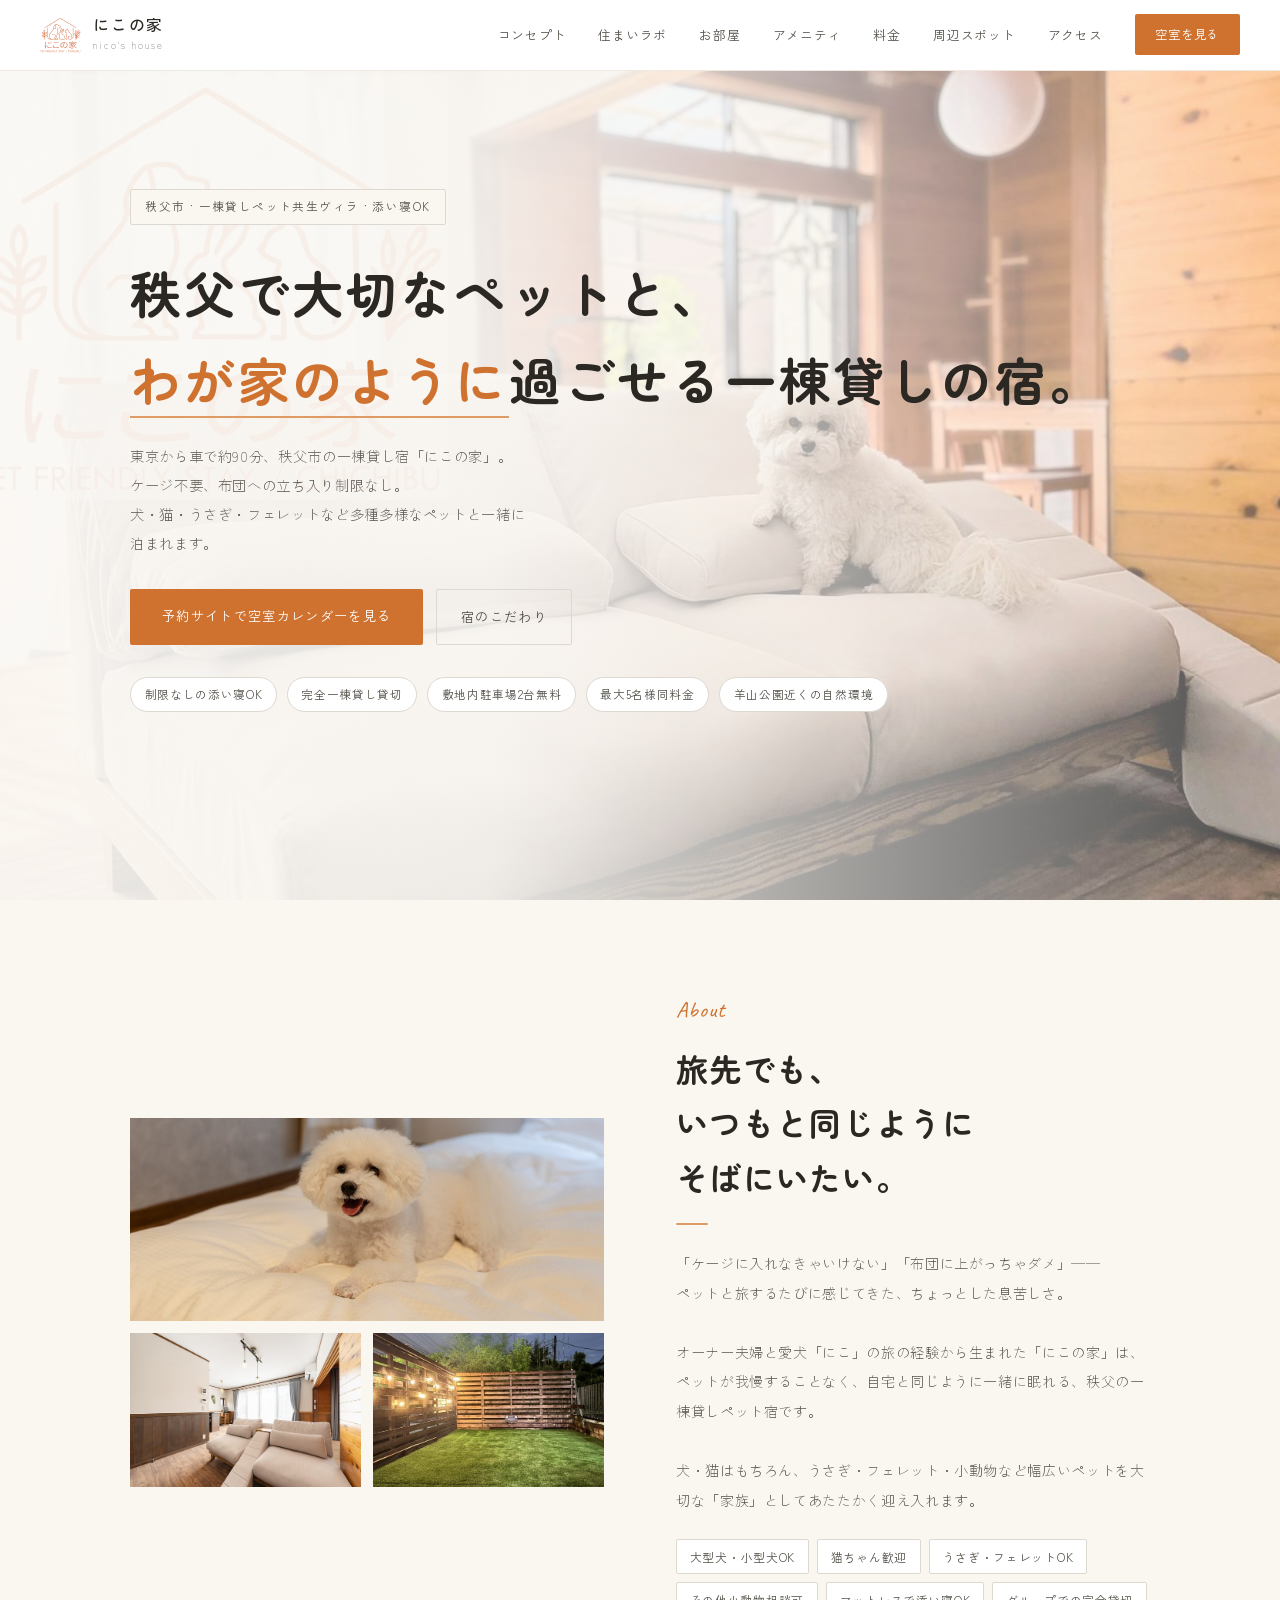
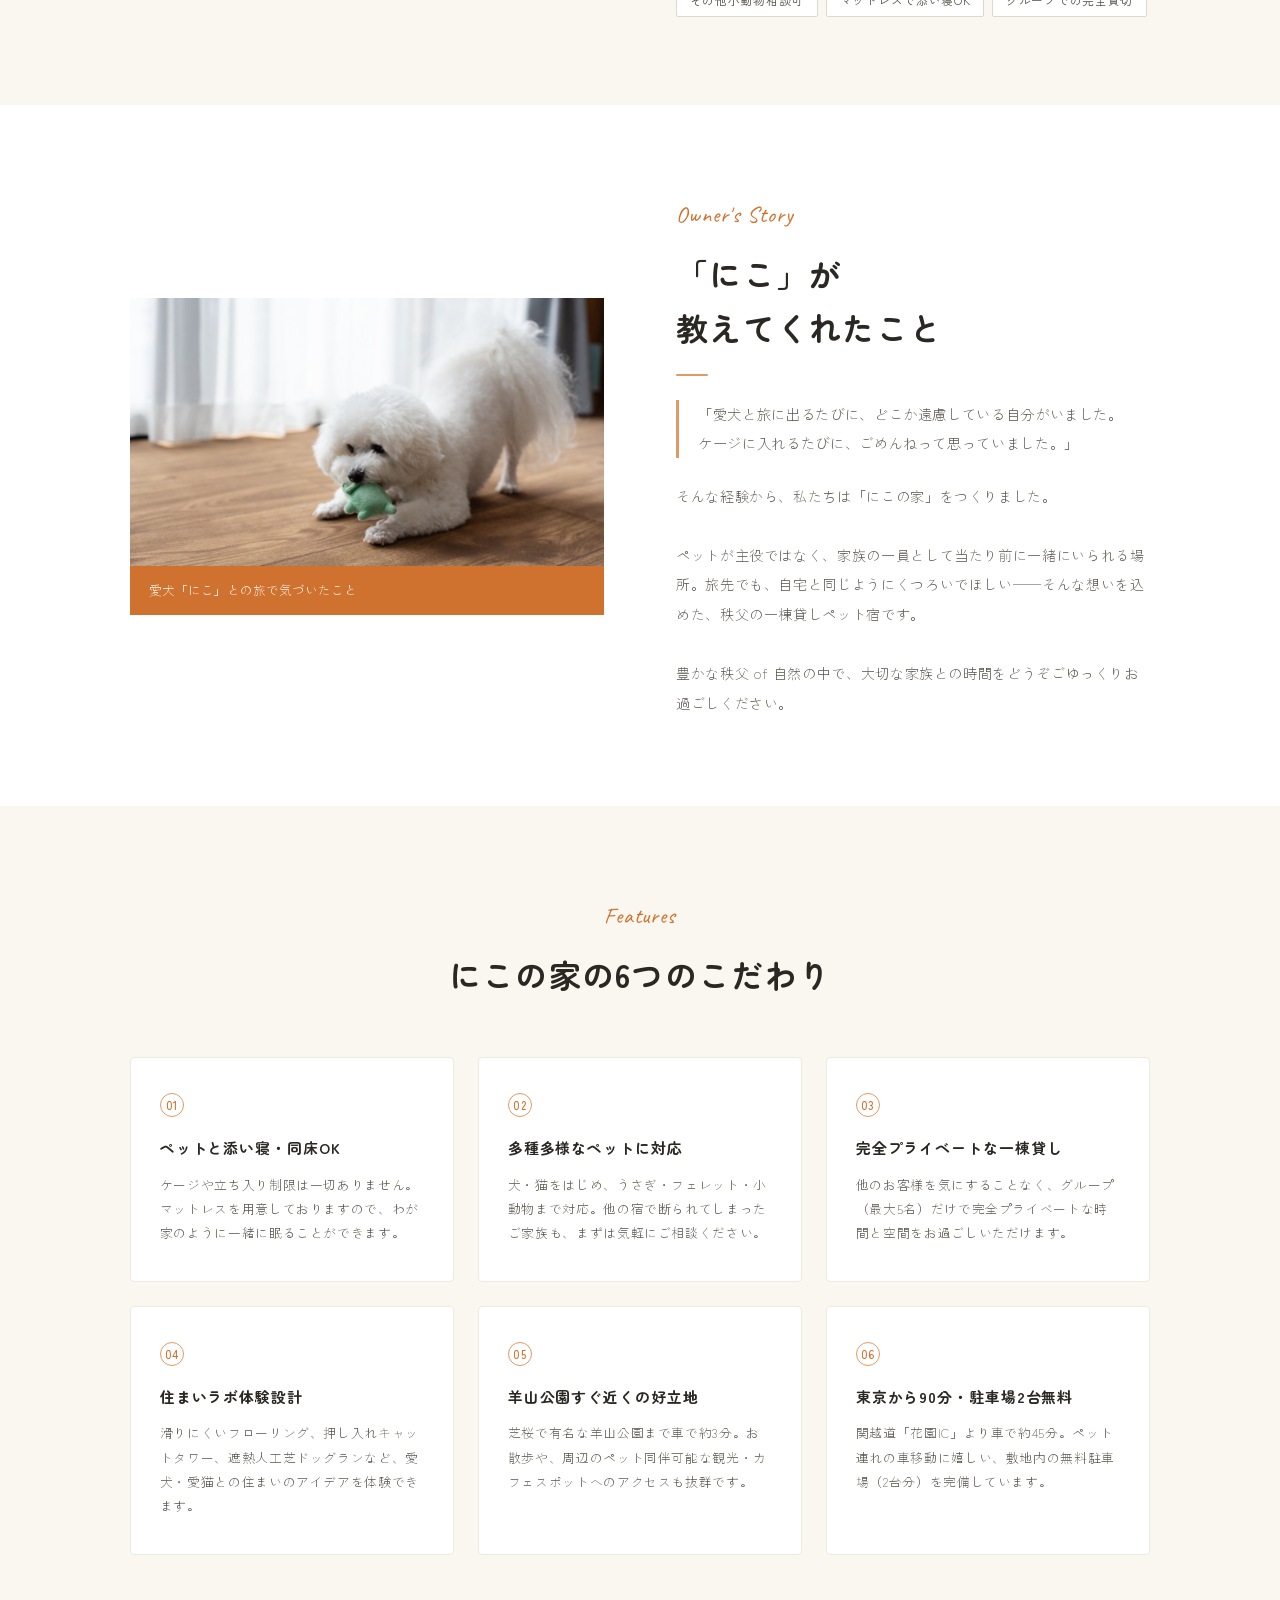
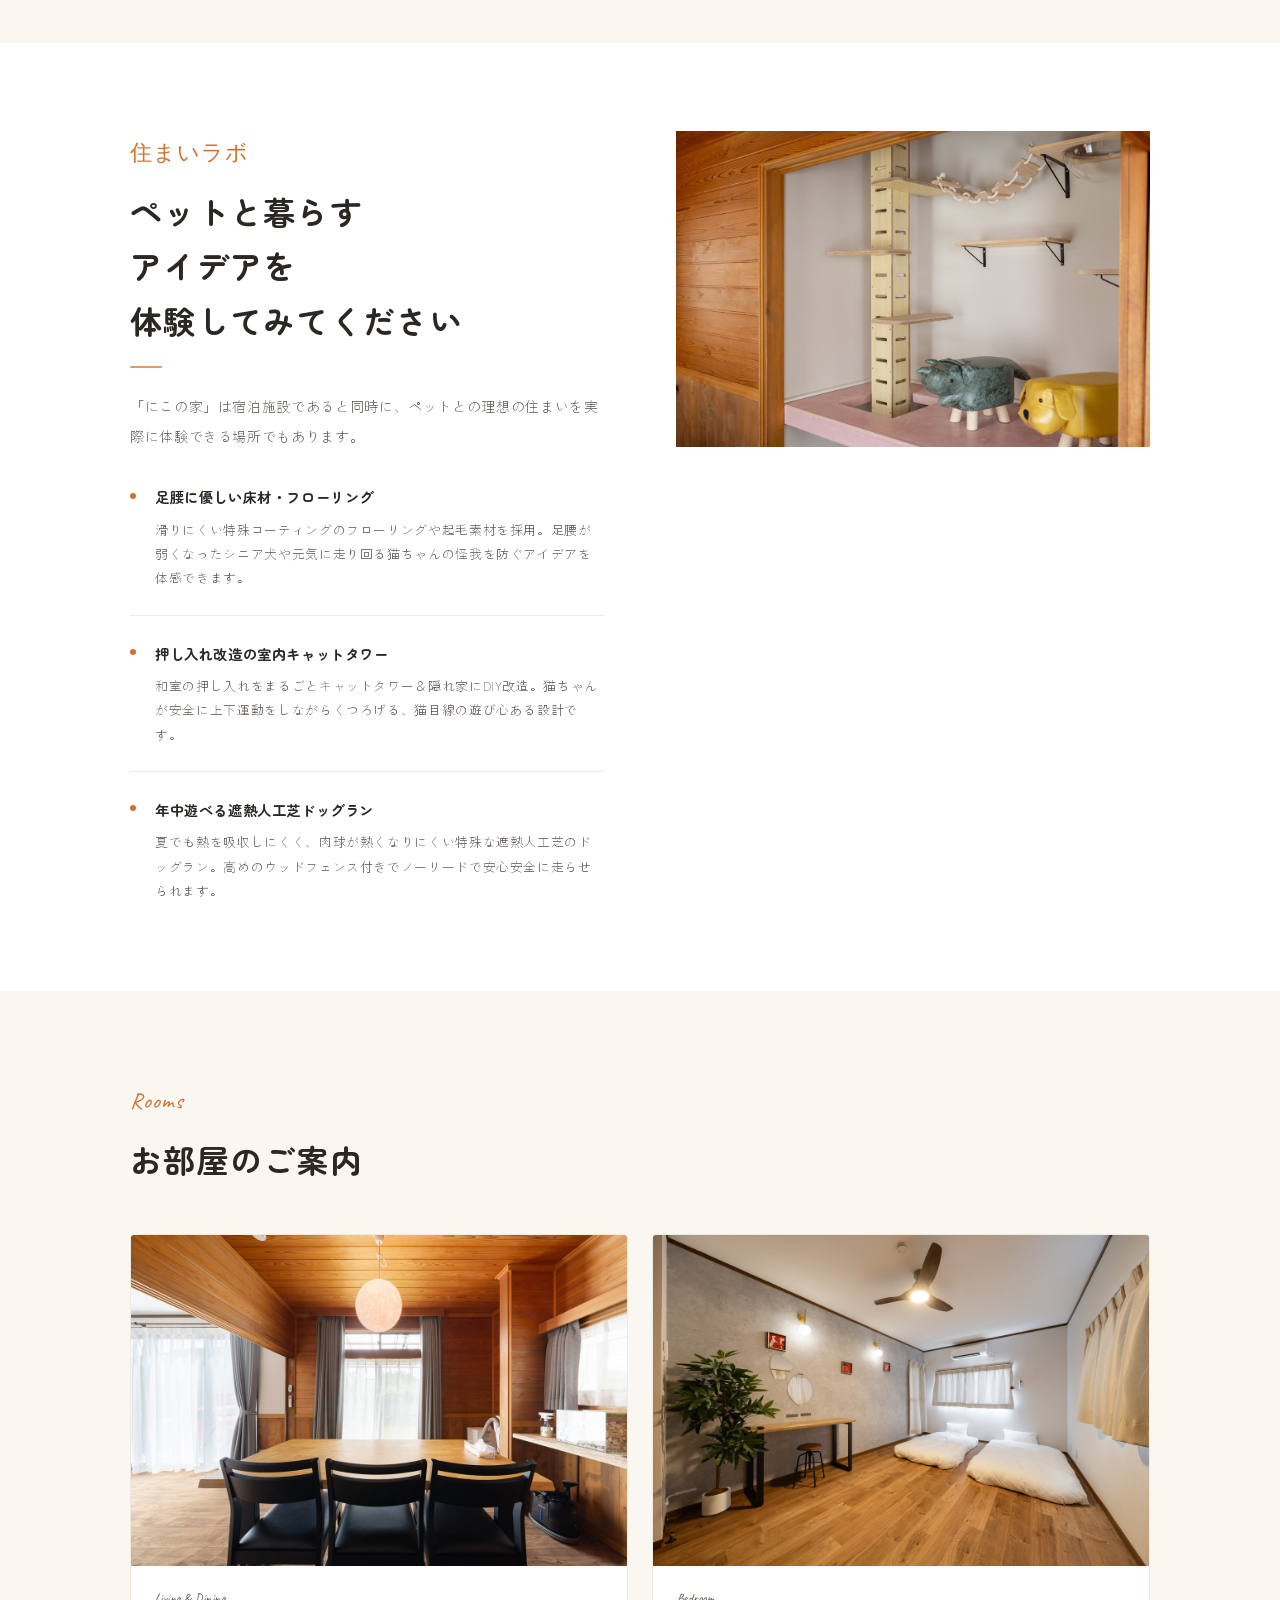
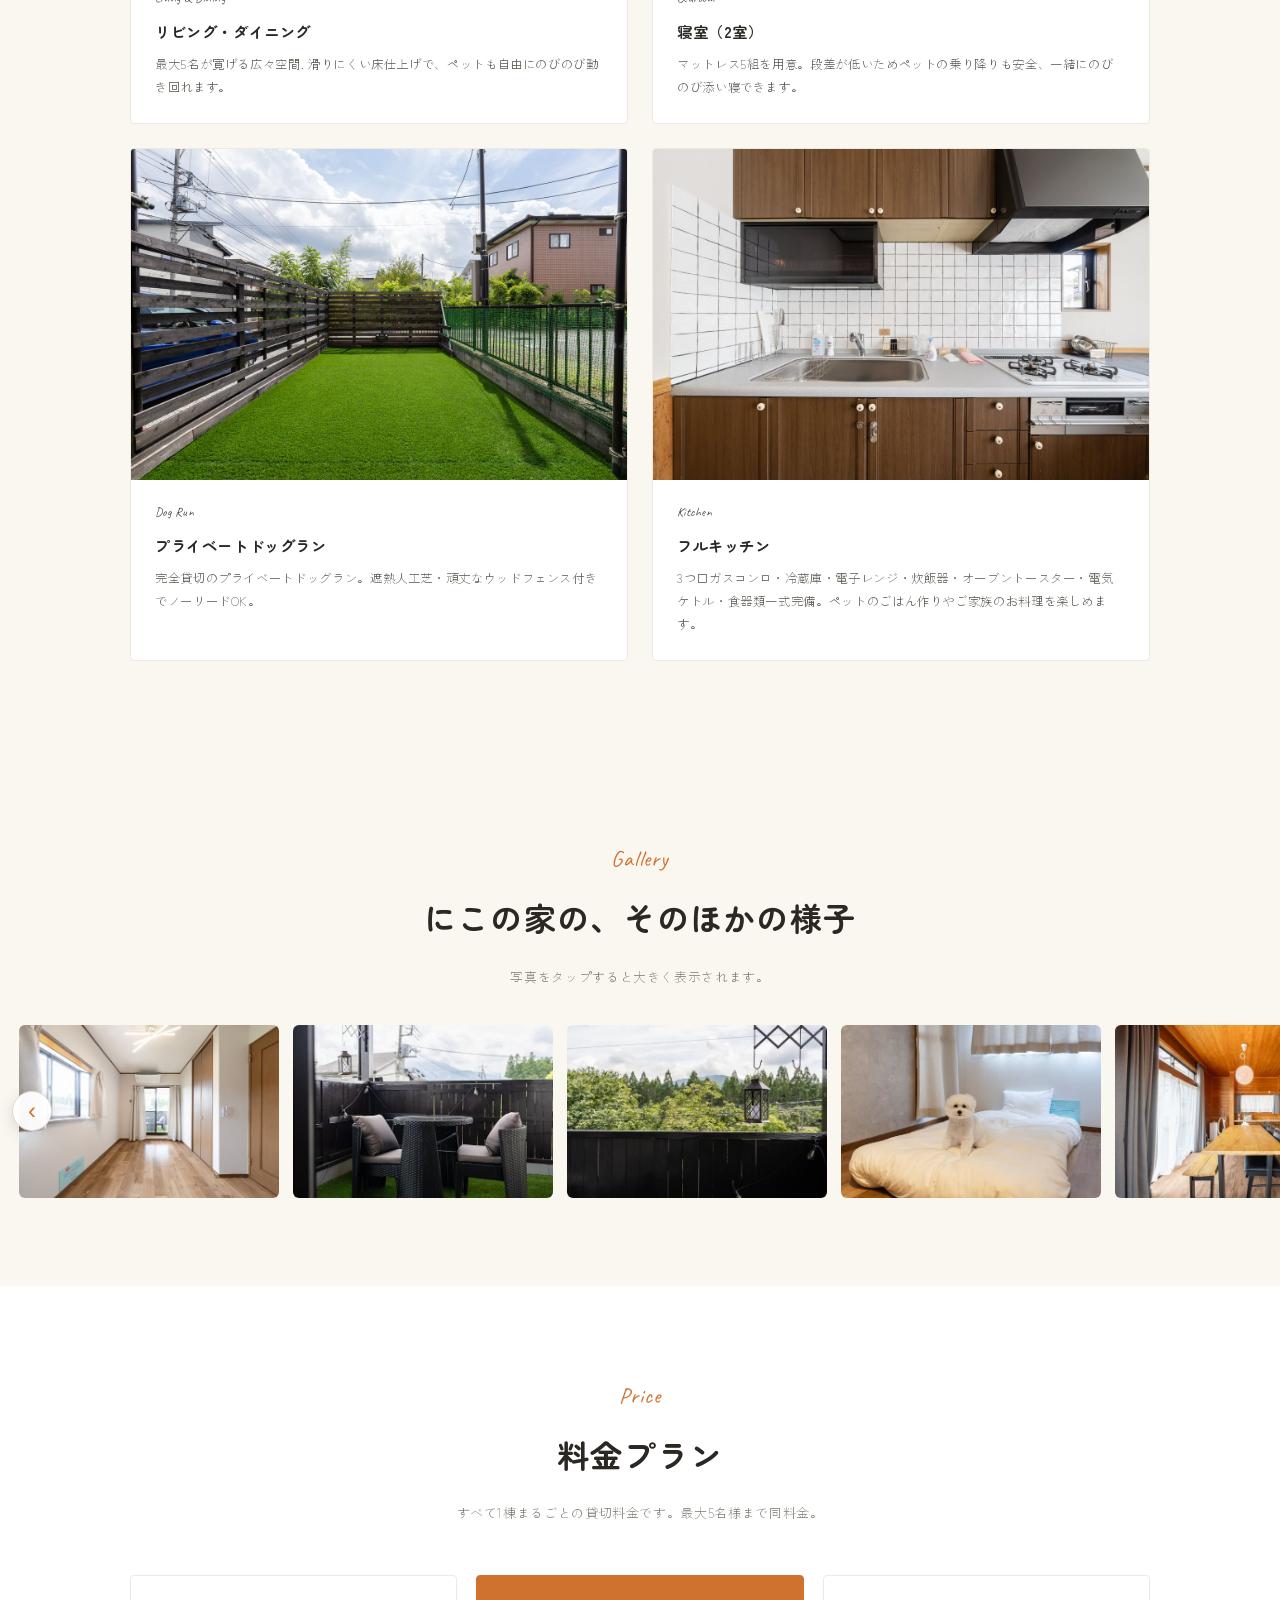
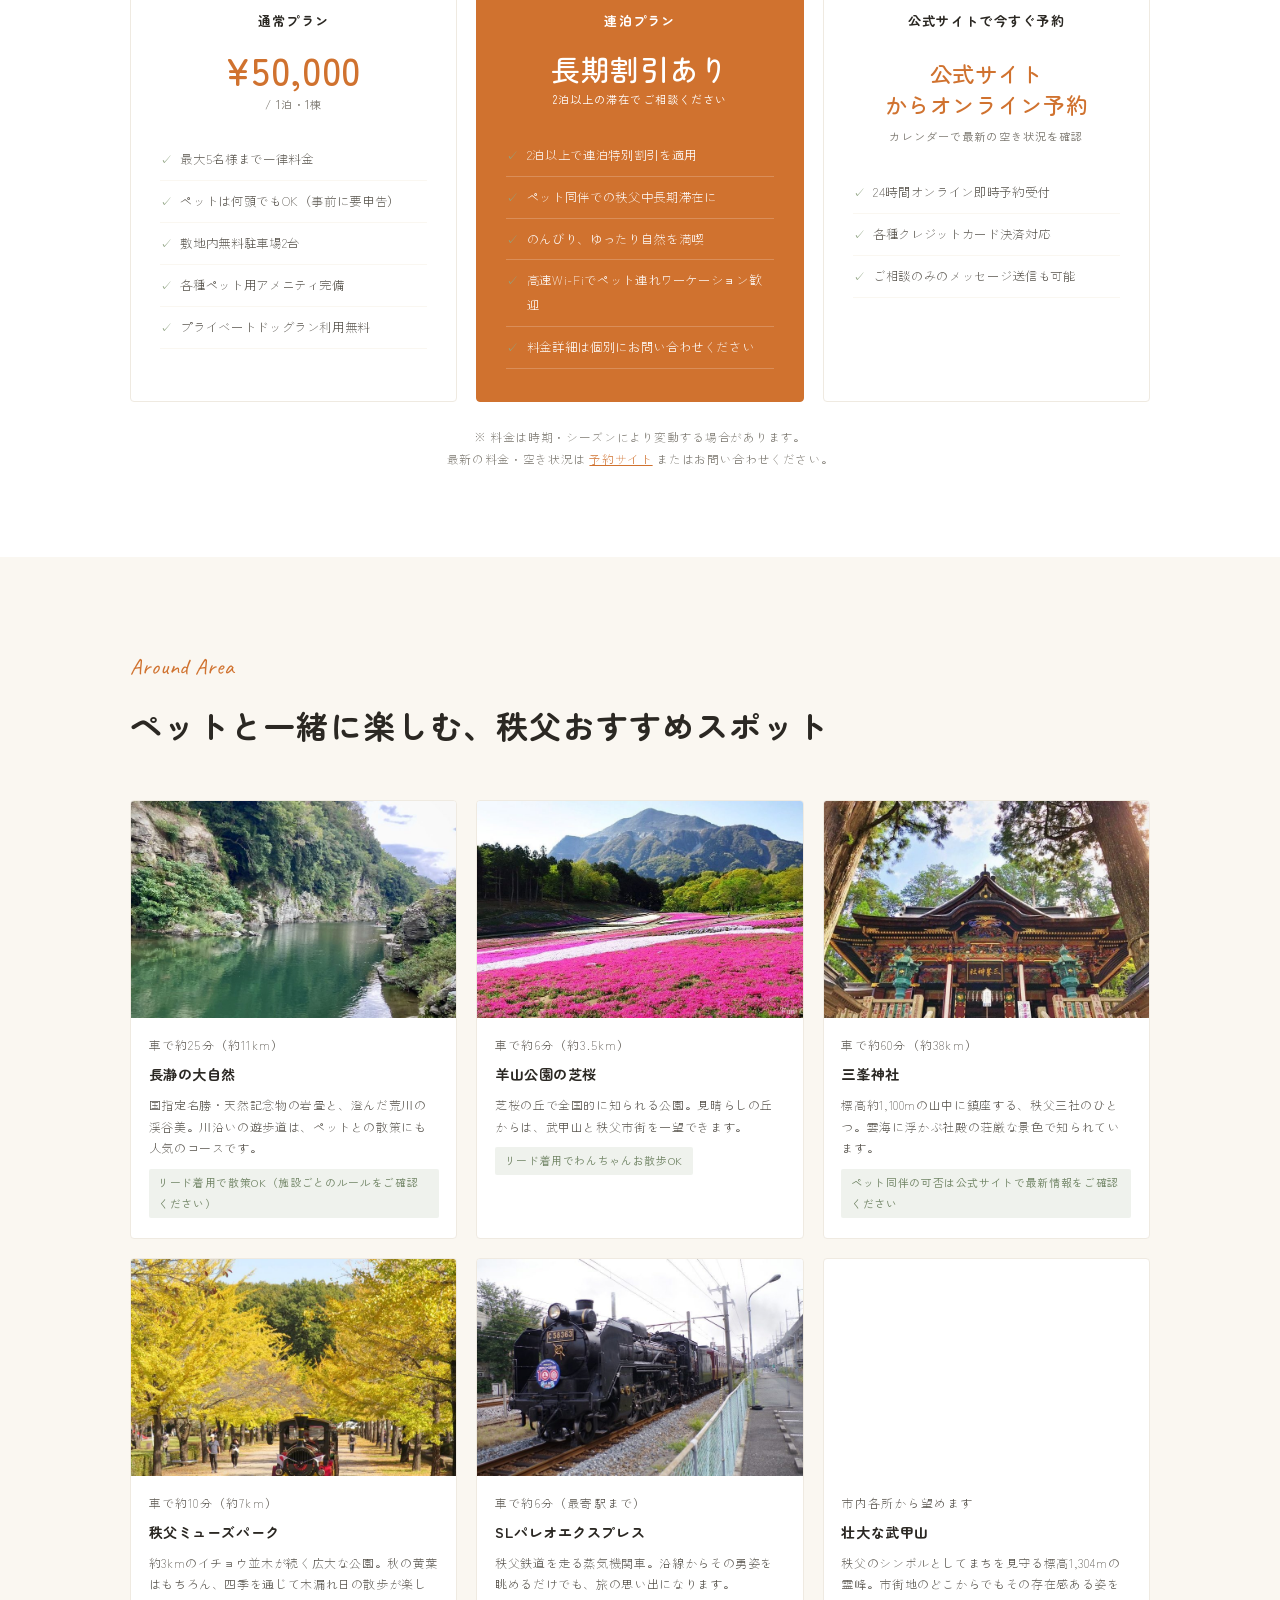
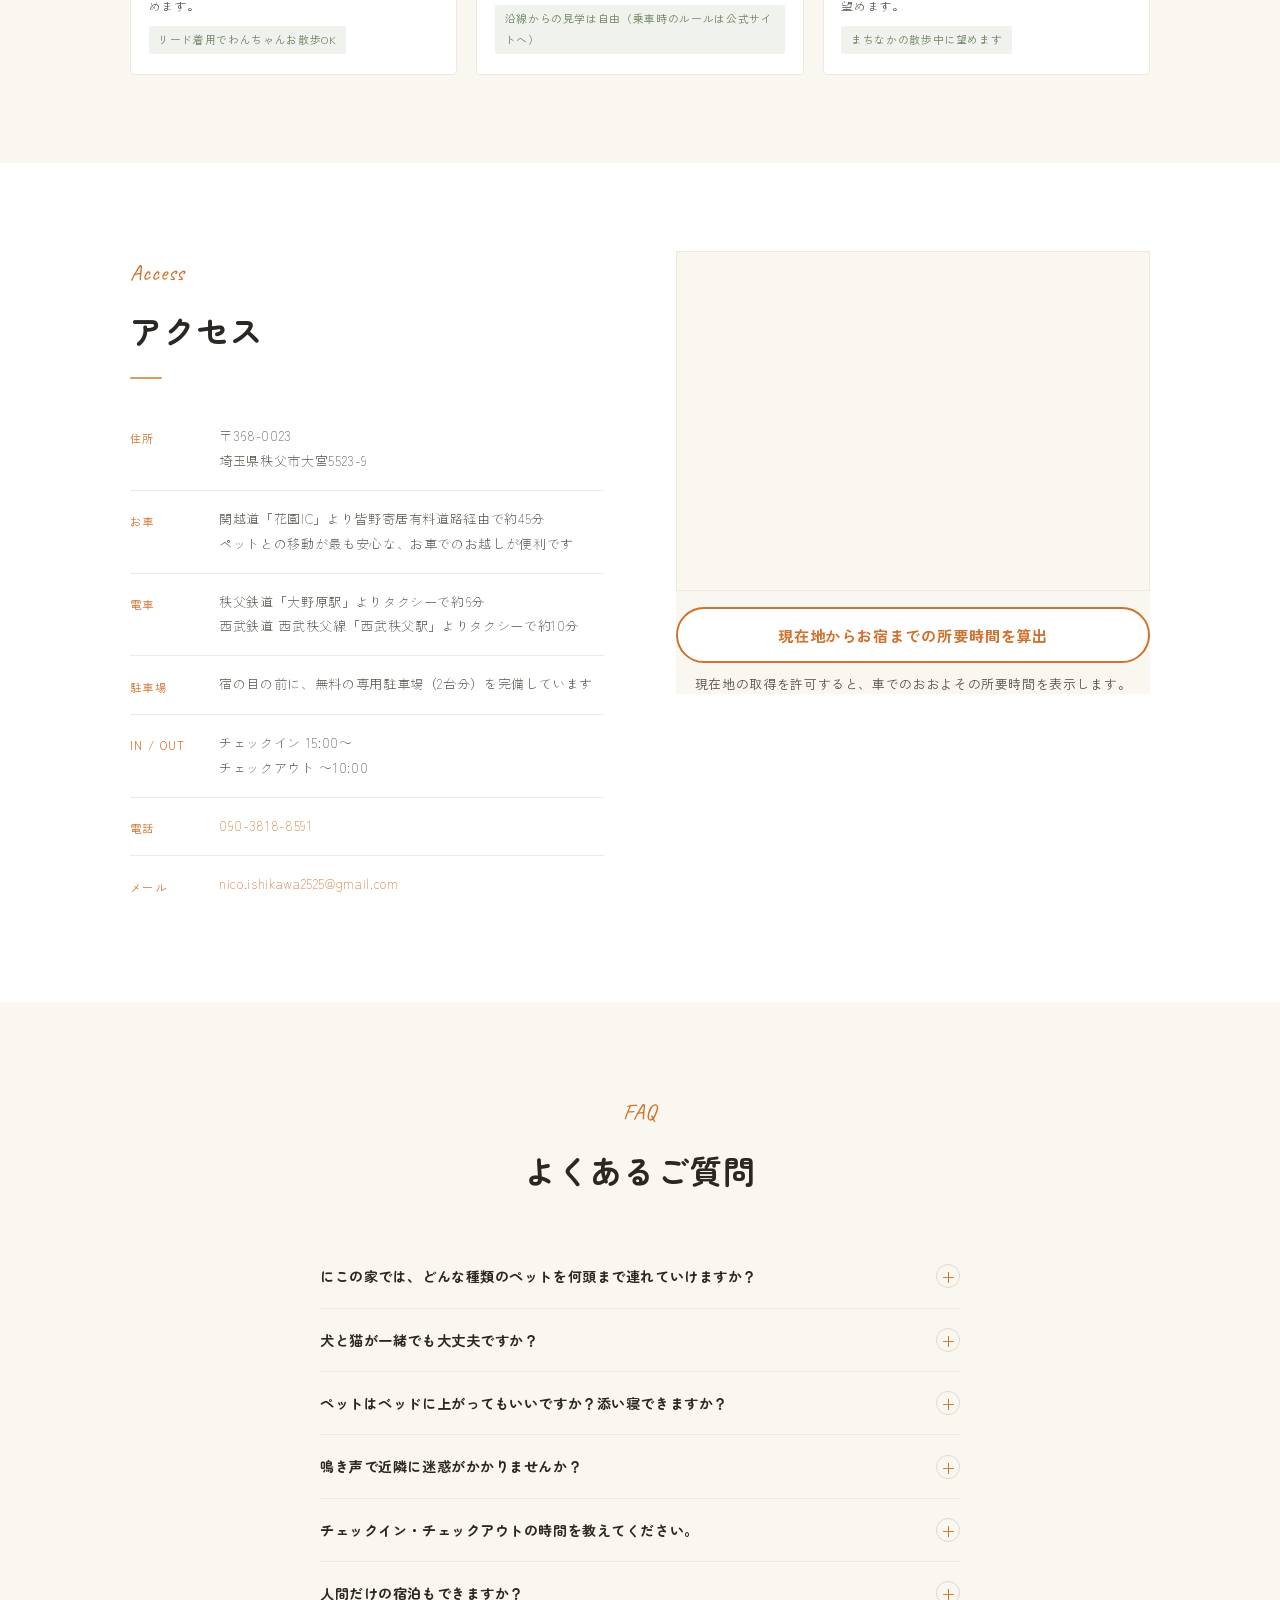
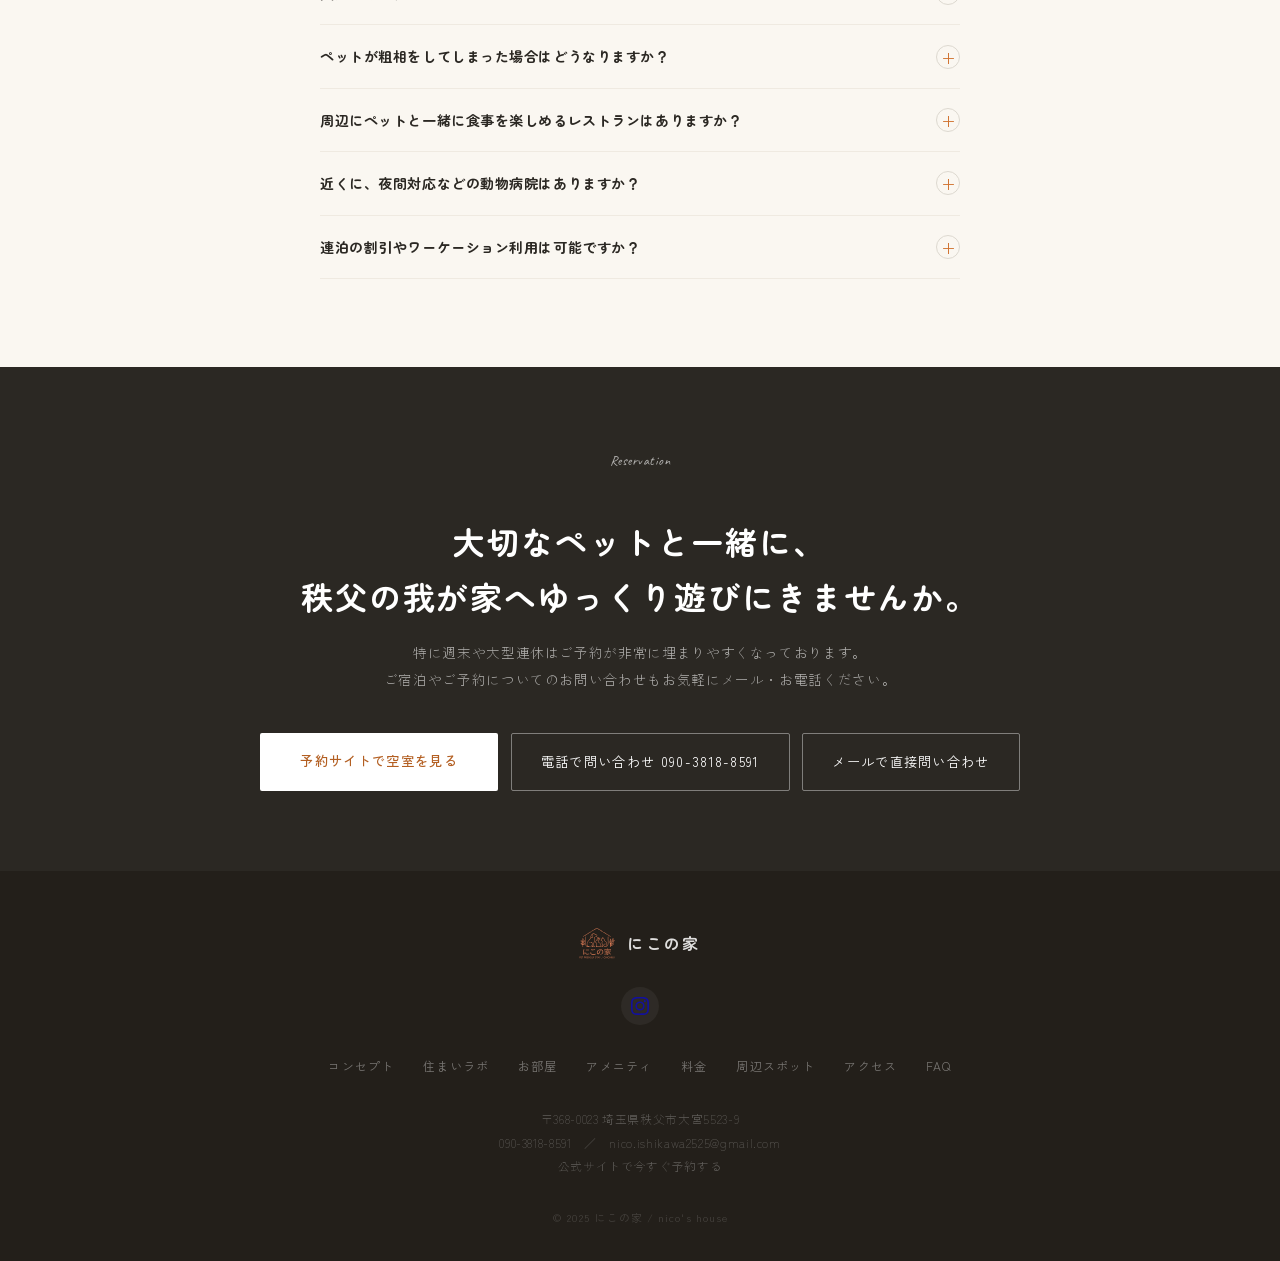
==== commit ff328925: "秩父スポットの距離を実測値に修正、施設座標を4ページで統一（N-013・N-027） 代表決裁 2026-09-06（QUESTIONS.md）に基づく実装。  N-013: index.html の" ====
--- a/index.html
+++ b/index.html
@@ -1550,7 +1550,7 @@
       <div class="area-card reveal">
         <img src="./images/area-nagatoro.jpg" alt="荒川の渓谷美が広がる長瀞の岩畳" loading="lazy" decoding="async" width="800" height="533">
         <div class="area-body">
-          <p class="area-dist">車で約25分（約15km）</p>
+          <p class="area-dist">車で約25分（約11km）</p>
           <h4>長瀞の大自然</h4>
           <p>国指定名勝・天然記念物の岩畳と、澄んだ荒川の渓谷美。川沿いの遊歩道は、ペットとの散策にも人気のコースです。</p>
           <span class="area-pet">リード着用で散策OK（施設ごとのルールをご確認ください）</span>
@@ -1559,7 +1559,7 @@
       <div class="area-card reveal">
         <img src="./images/area-hitsujiyama.jpg" alt="芝桜の丘と武甲山を望む羊山公園" loading="lazy" decoding="async" width="800" height="533">
         <div class="area-body">
-          <p class="area-dist">車で約5分（約2km）</p>
+          <p class="area-dist">車で約6分（約3.5km）</p>
           <h4>羊山公園の芝桜</h4>
           <p>芝桜の丘で全国的に知られる公園。見晴らしの丘からは、武甲山と秩父市街を一望できます。</p>
           <span class="area-pet">リード着用でわんちゃんお散歩OK</span>
@@ -1568,7 +1568,7 @@
       <div class="area-card reveal">
         <img src="./images/area-michinoeki.jpg" alt="三峯神社の社殿" loading="lazy" decoding="async" width="800" height="532">
         <div class="area-body">
-          <p class="area-dist">車で約60分（約35km）</p>
+          <p class="area-dist">車で約60分（約38km）</p>
           <h4>三峯神社</h4>
           <p>標高約1,100mの山中に鎮座する、秩父三社のひとつ。雲海に浮かぶ社殿の荘厳な景色で知られています。</p>
           <span class="area-pet">ペット同伴の可否は公式サイトで最新情報をご確認ください</span>
@@ -1577,7 +1577,7 @@
       <div class="area-card reveal">
         <img src="./images/area-musepark.jpg" alt="秩父ミューズパークのイチョウ並木" loading="lazy" decoding="async" width="800" height="532">
         <div class="area-body">
-          <p class="area-dist">車で約10分（約5km）</p>
+          <p class="area-dist">車で約10分（約7km）</p>
           <h4>秩父ミューズパーク</h4>
           <p>約3kmのイチョウ並木が続く広大な公園。秋の黄葉はもちろん、四季を通じて木漏れ日の散歩が楽しめます。</p>
           <span class="area-pet">リード着用でわんちゃんお散歩OK</span>
@@ -1921,7 +1921,7 @@
       box=document.getElementById('routeResult'), tEl=document.getElementById('rrTime'),
       dEl=document.getElementById('rrDist'), link=document.getElementById('rrLink');
   if(!btn) return;
-  var DLAT=35.9924, DLNG=139.0855, ADDR=encodeURIComponent('埼玉県秩父市大宮5523-9');
+  var DLAT=36.010303, DLNG=139.093028, ADDR=encodeURIComponent('埼玉県秩父市大宮5523-9');
   function hav(a,b,c,d){var R=6371,r=Math.PI/180,x=(c-a)*r,y=(d-b)*r,
     h=Math.sin(x/2)*Math.sin(x/2)+Math.cos(a*r)*Math.cos(c*r)*Math.sin(y/2)*Math.sin(y/2);
     return R*2*Math.atan2(Math.sqrt(h),Math.sqrt(1-h));}
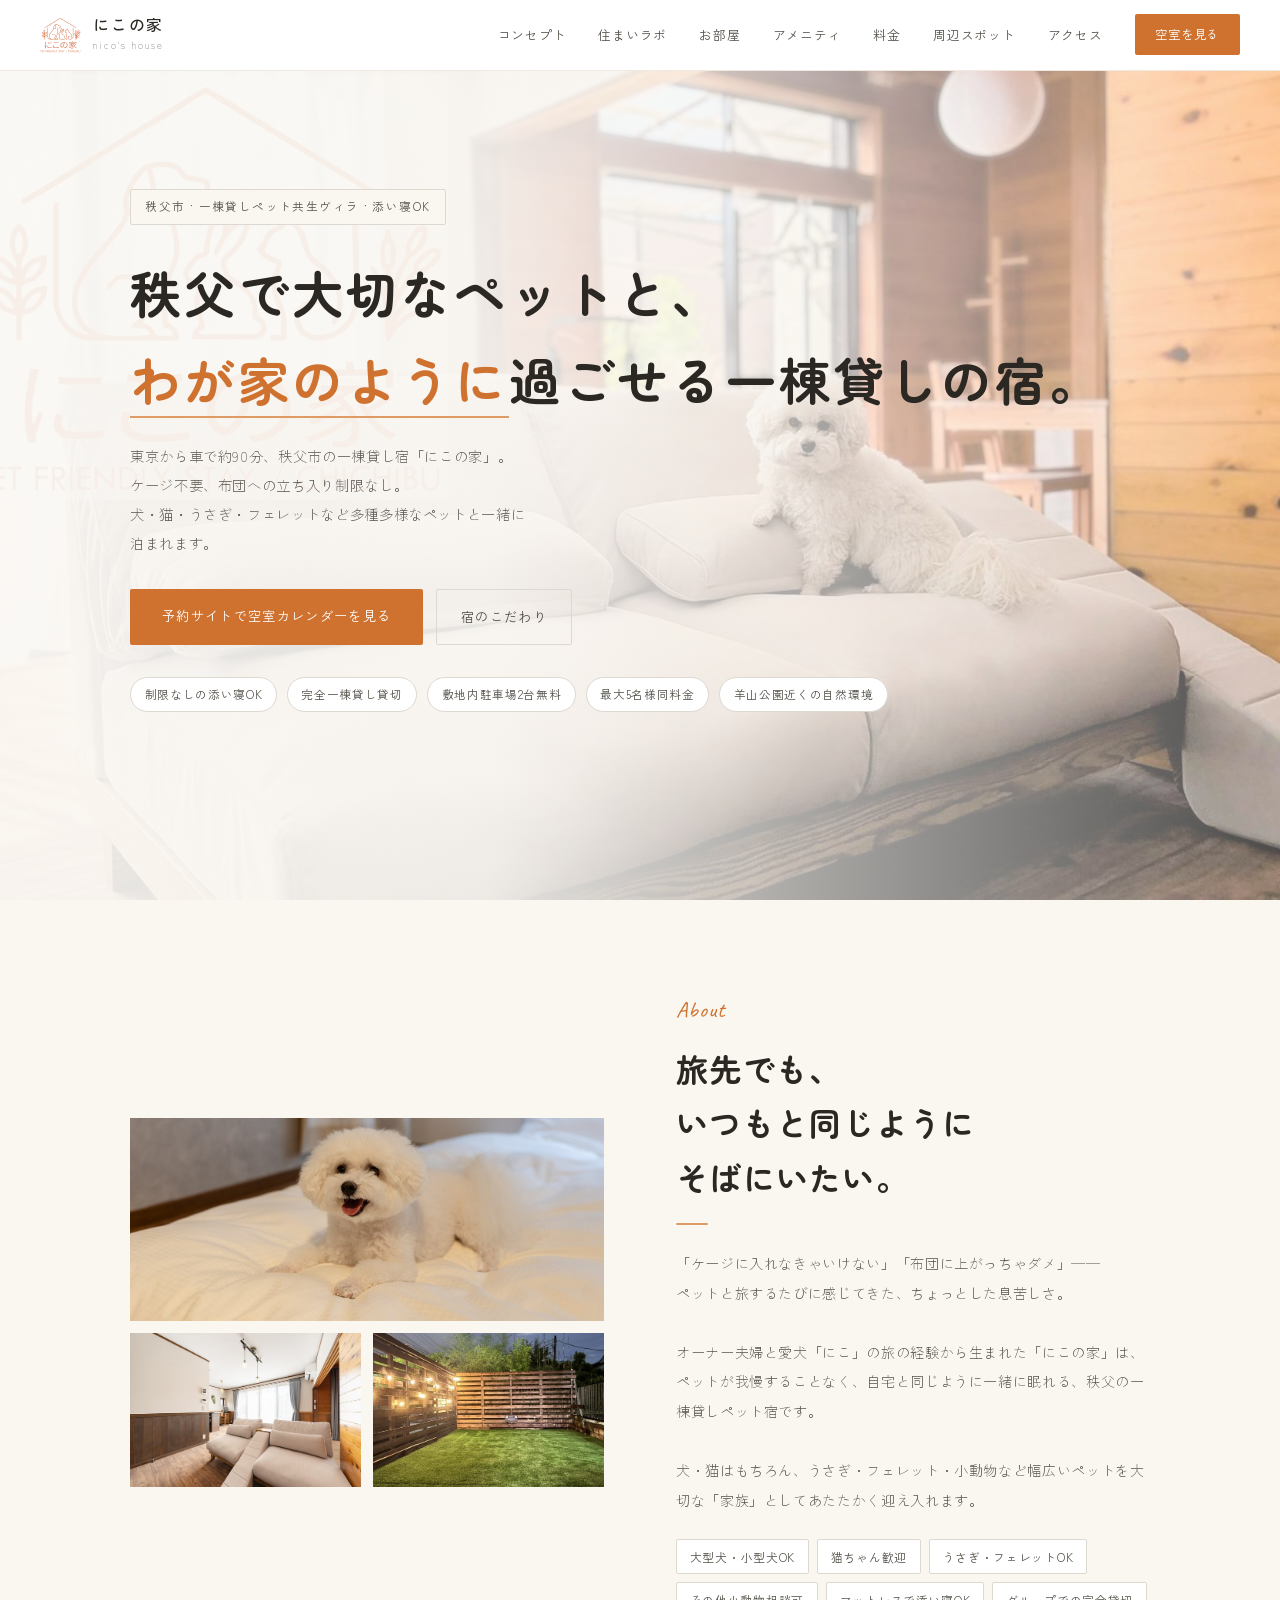
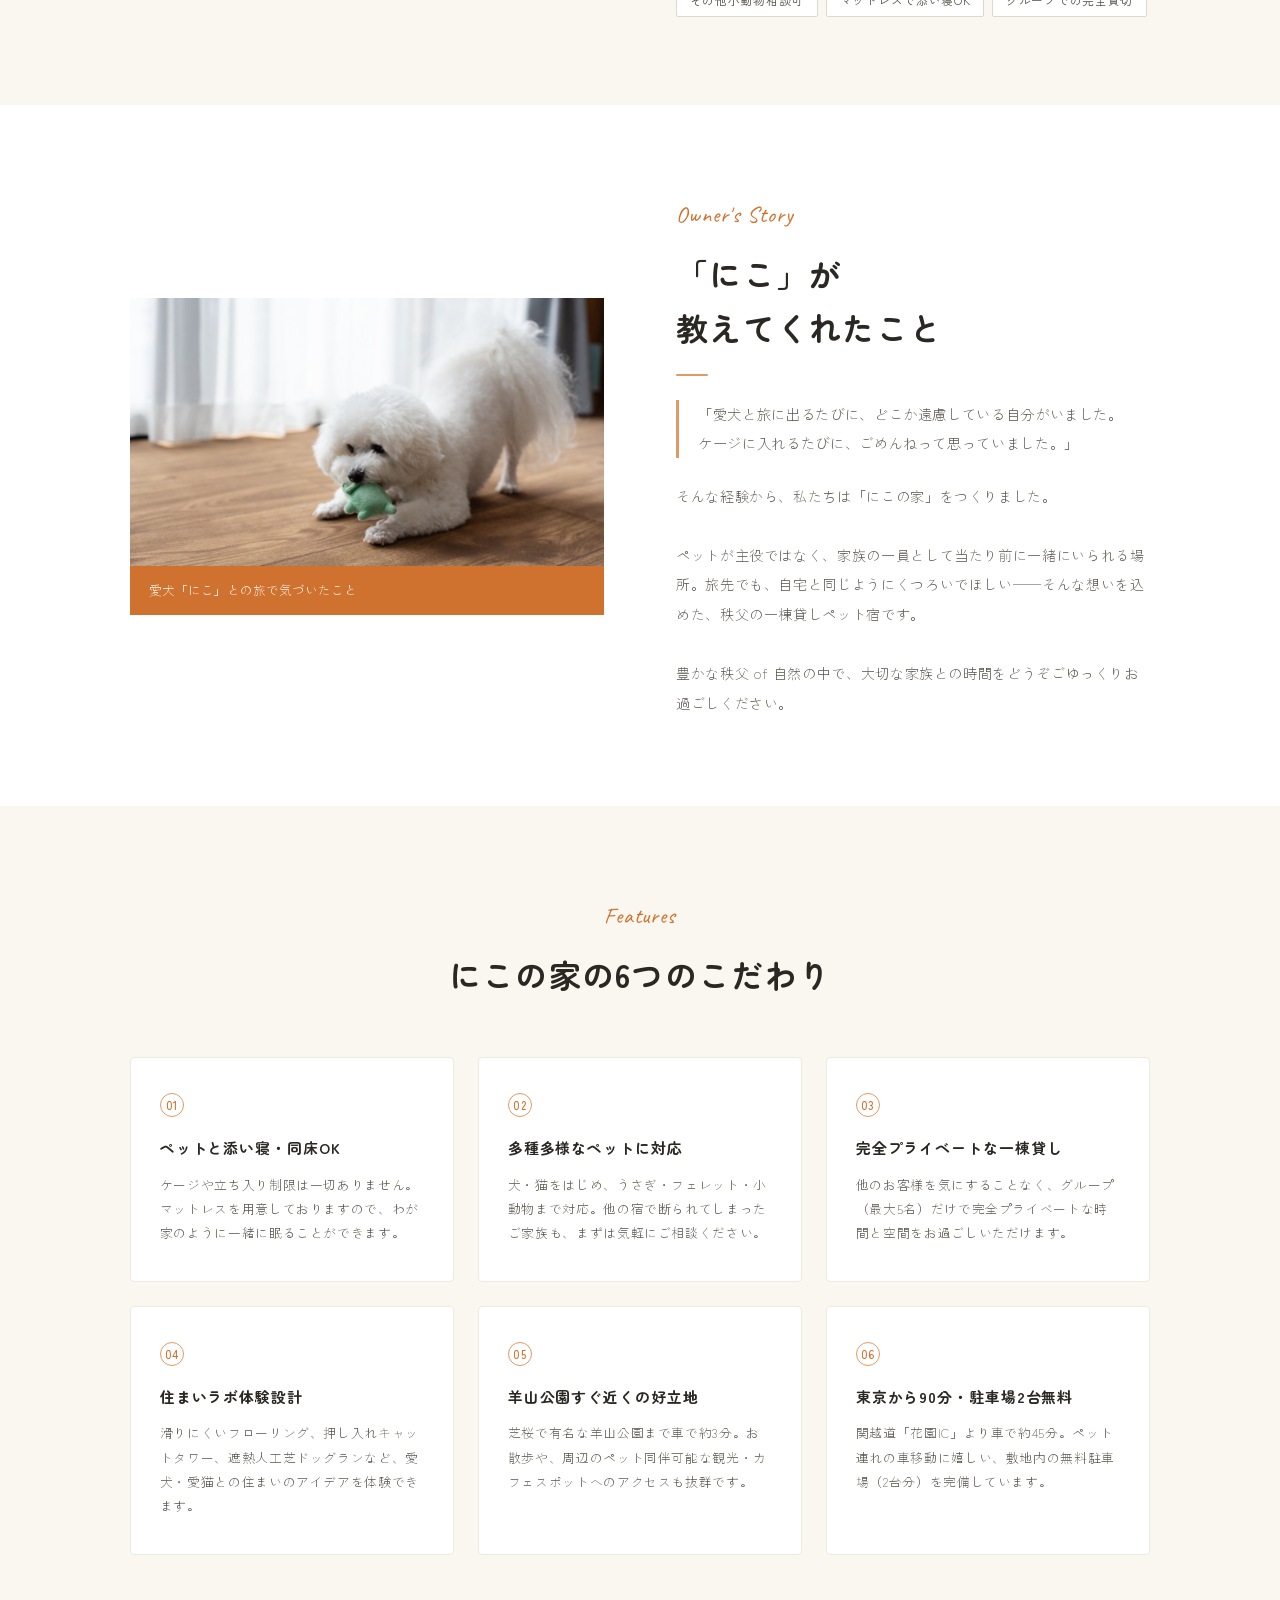
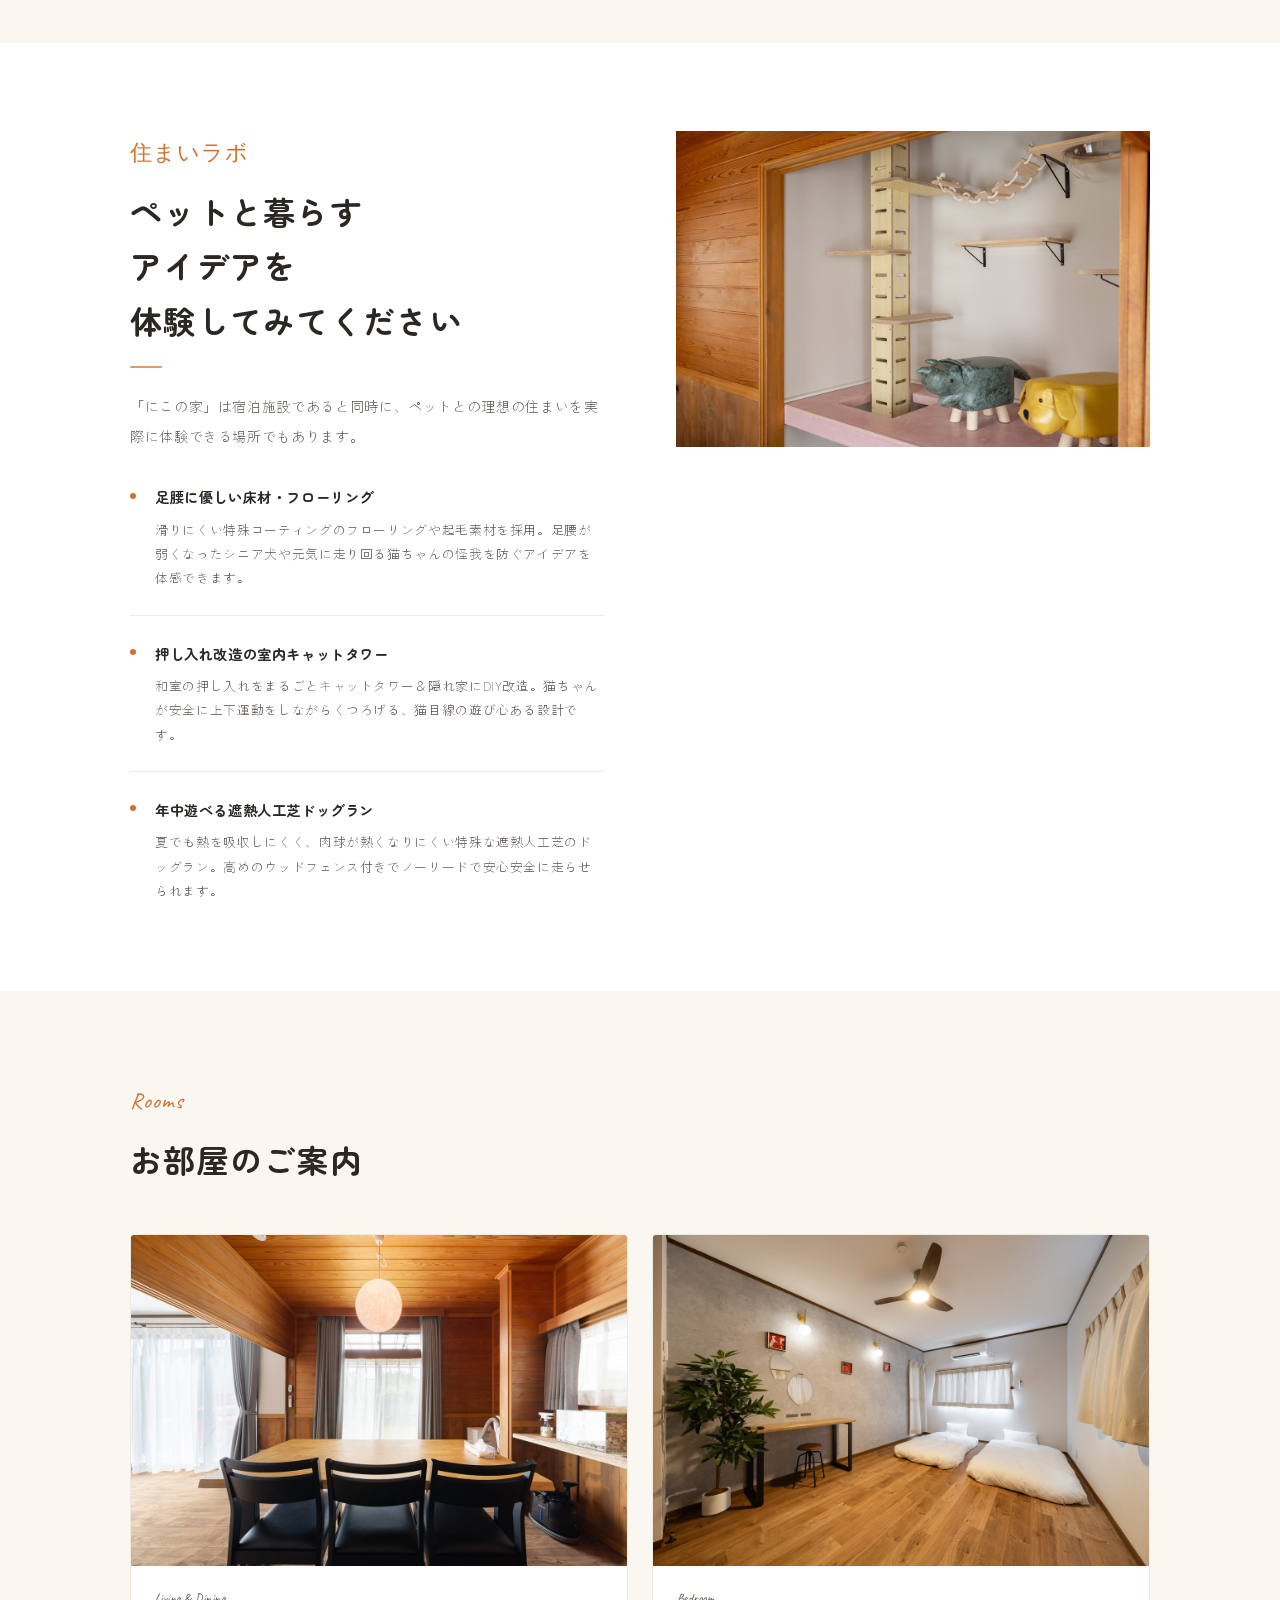
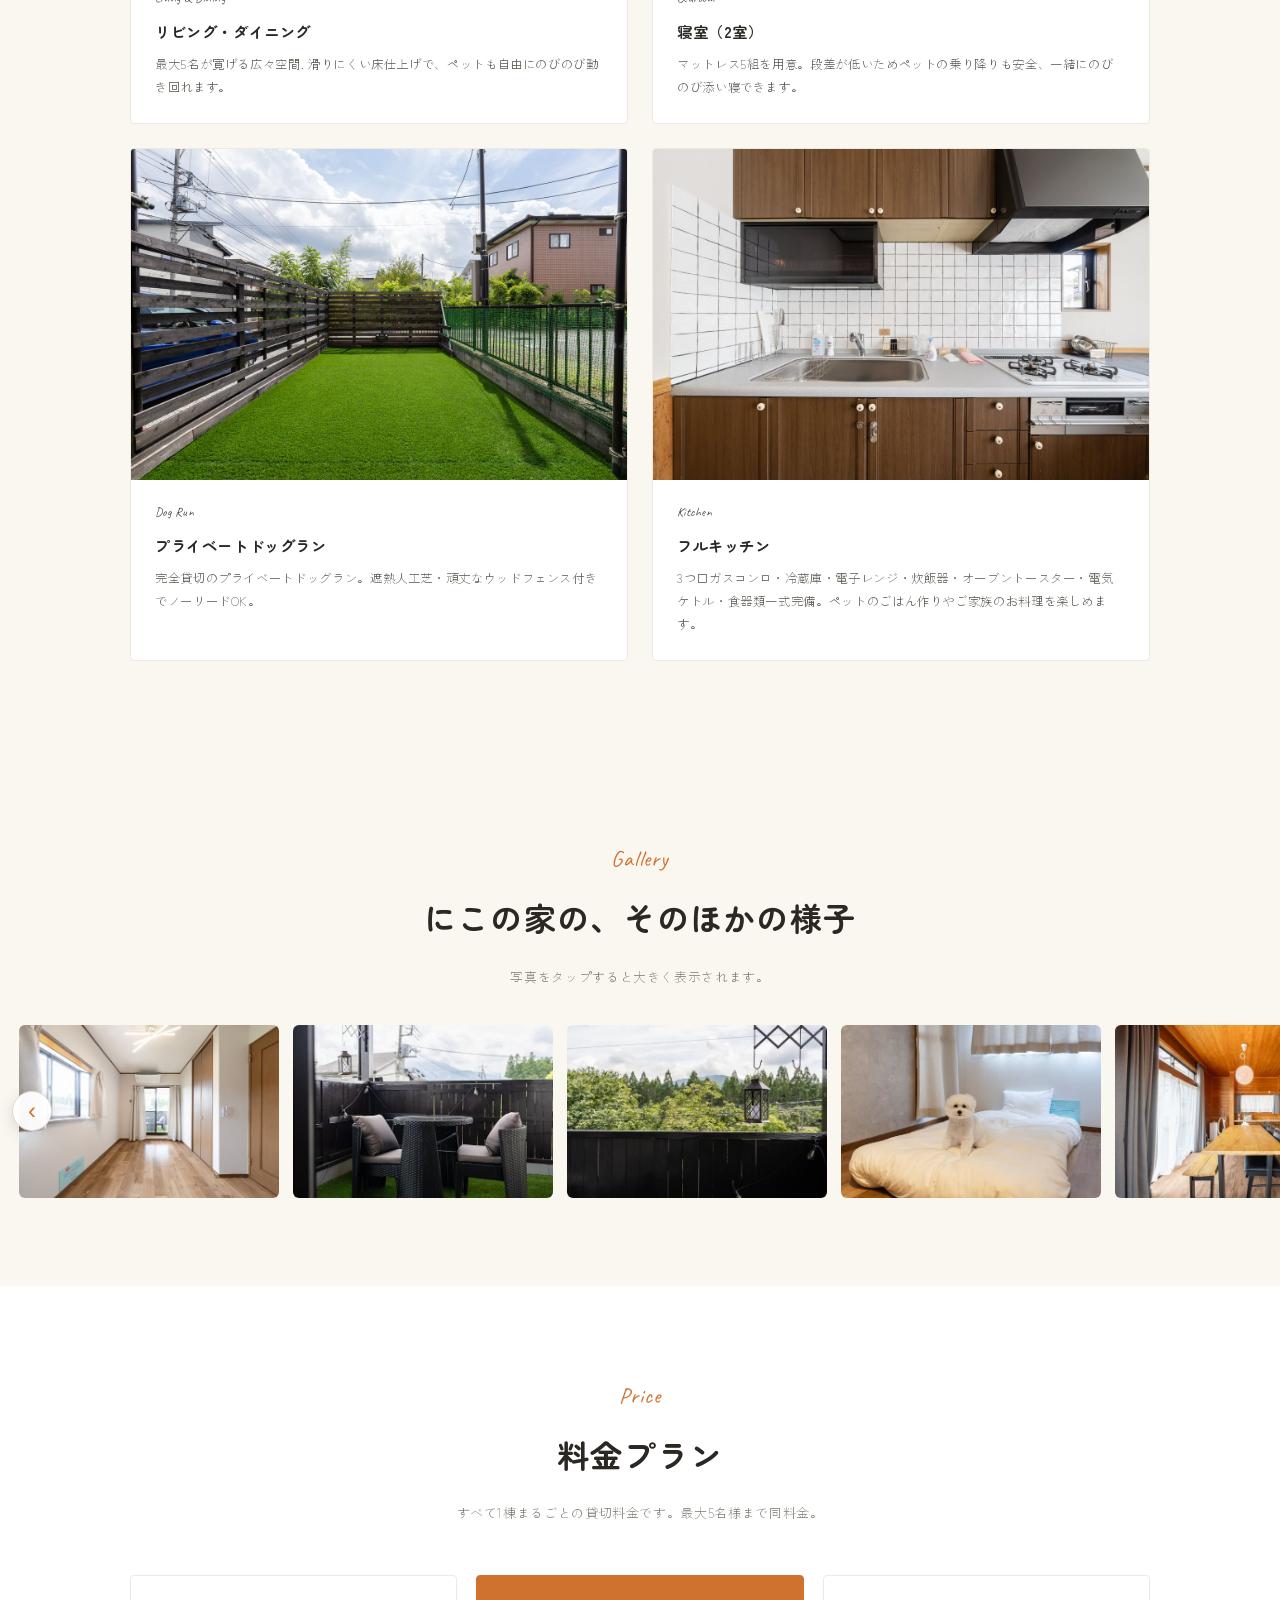
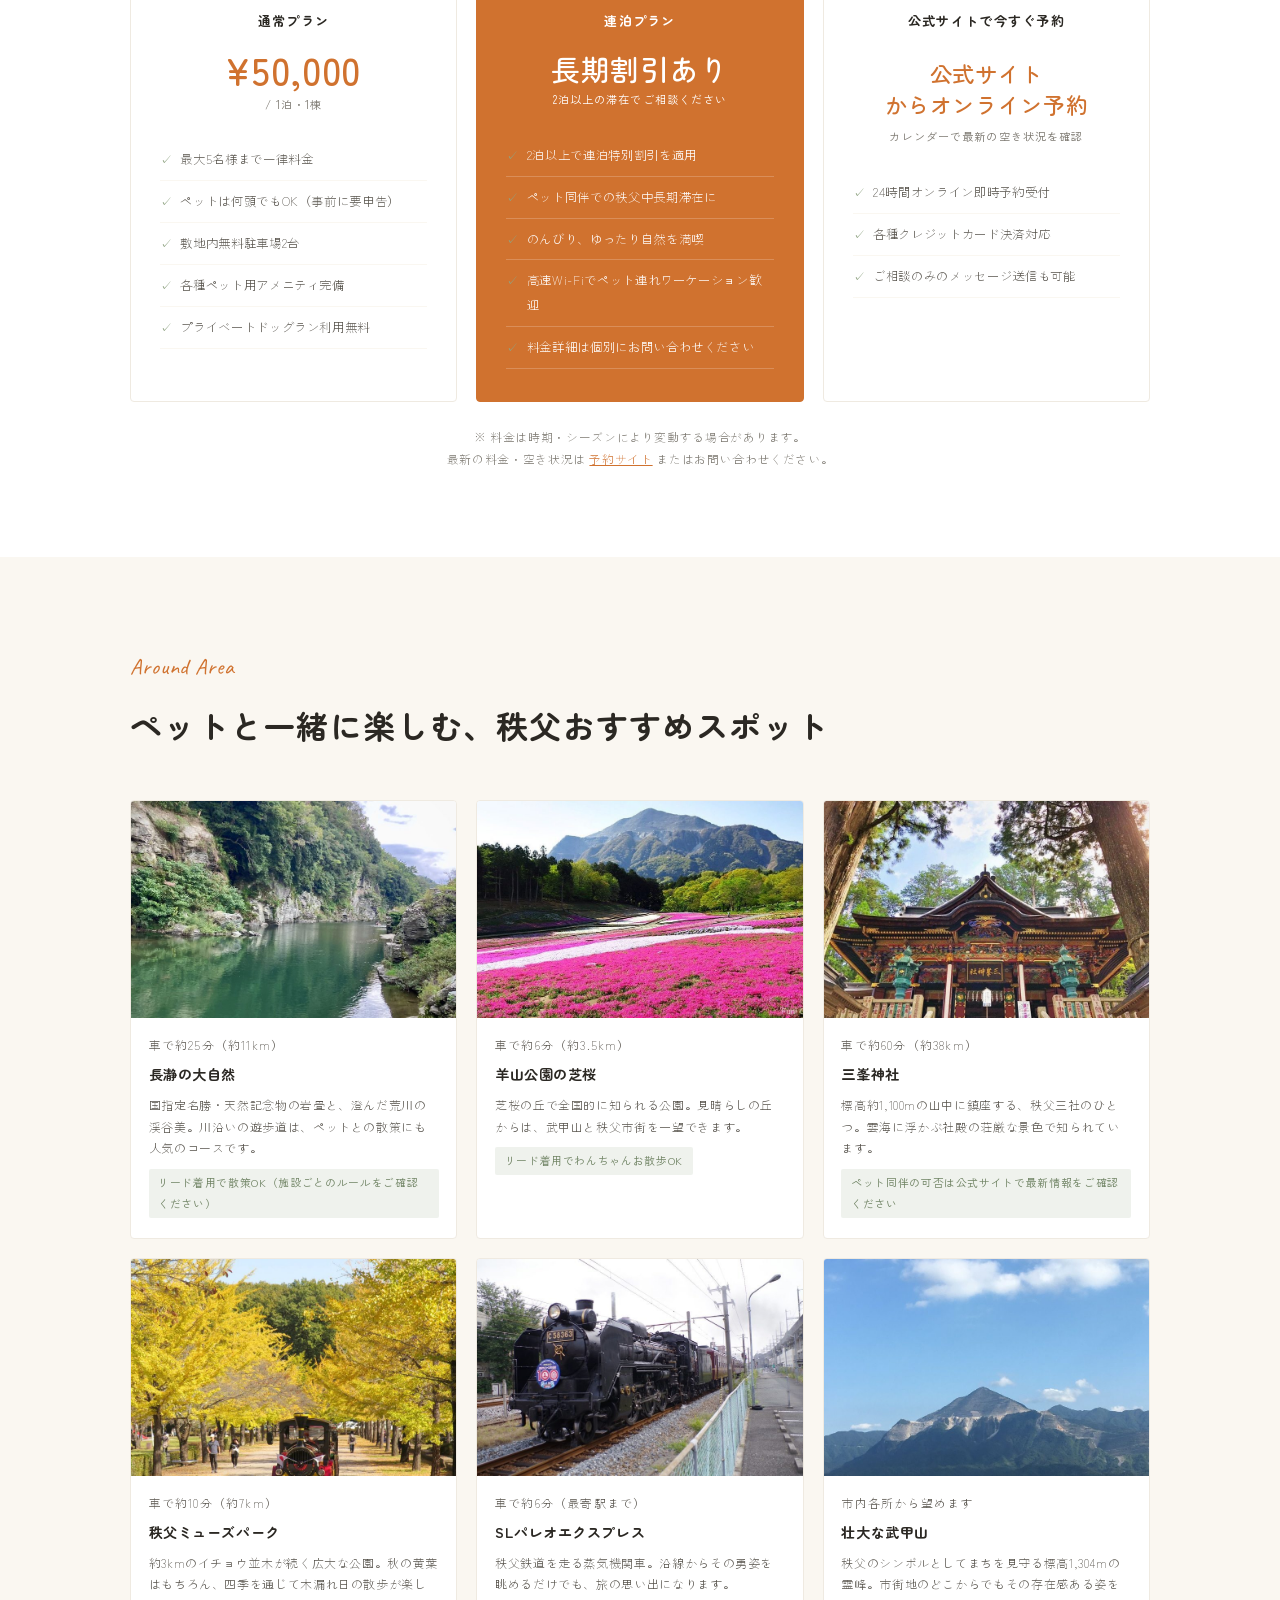
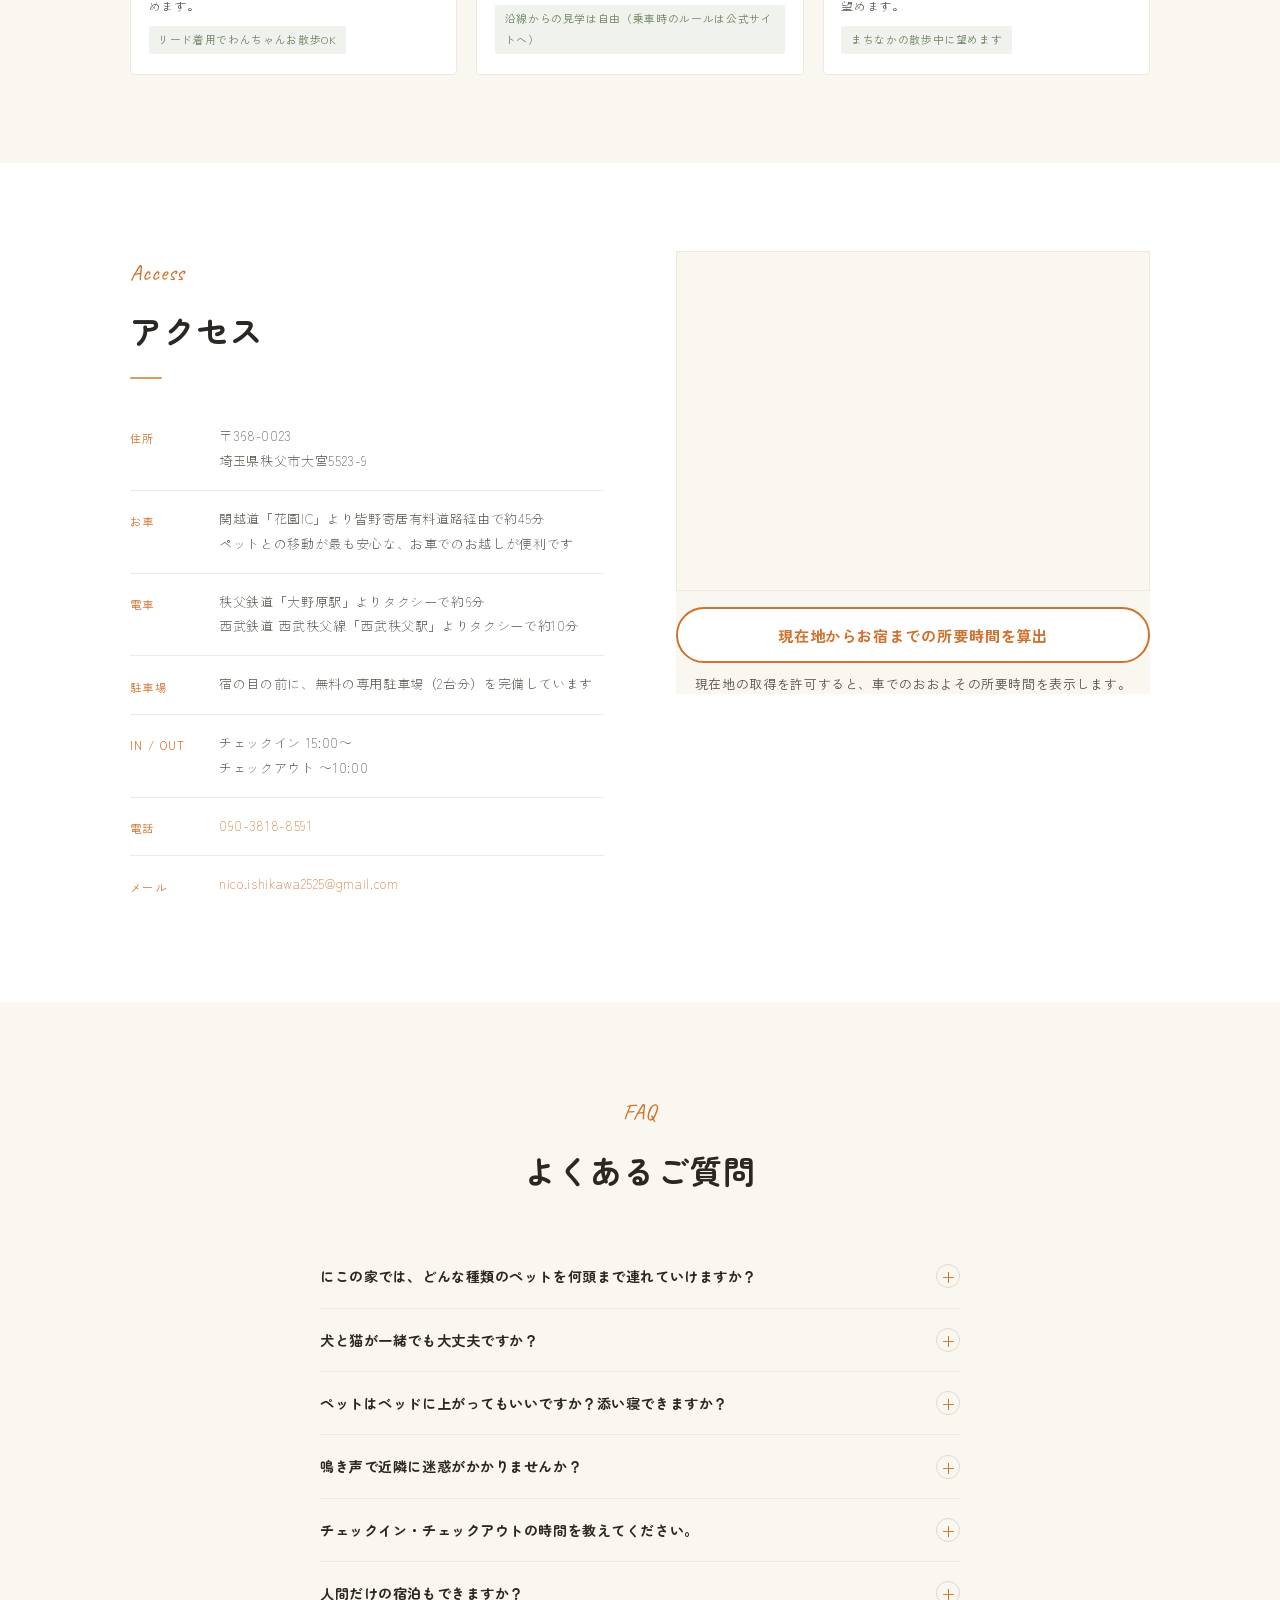
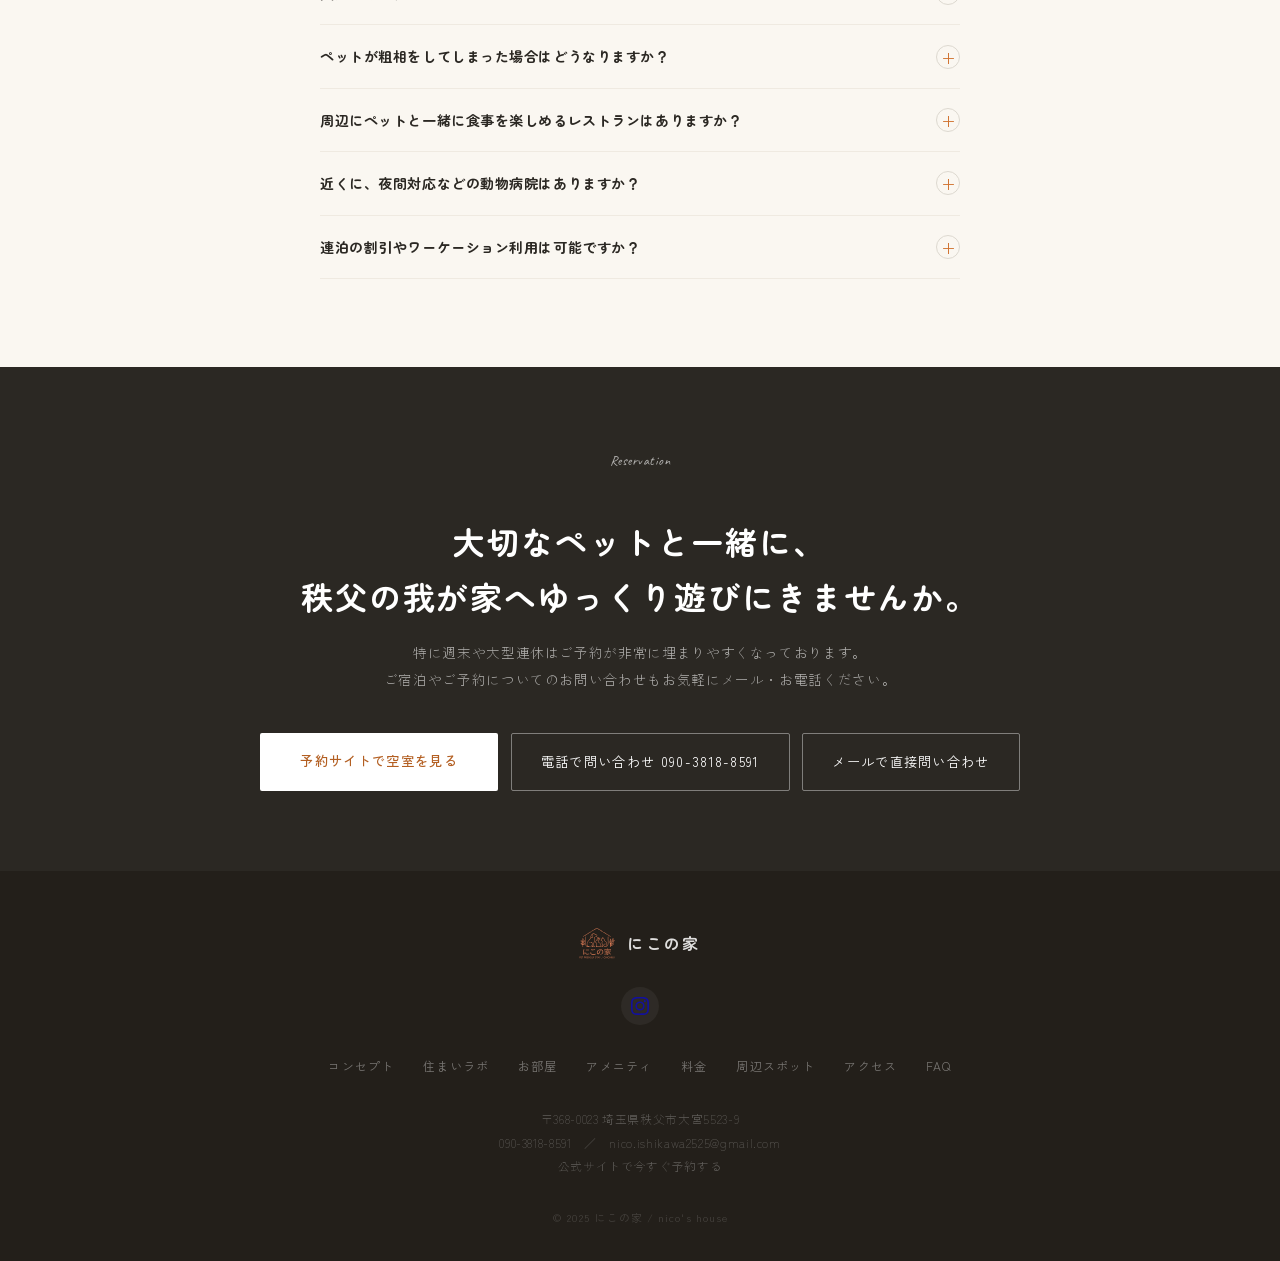
==== commit 16557dff: "4ページにファビコン・apple-touch-iconの参照を追加（N-028） LP3種は <head> に rel="icon" と rel="apple-touch-icon" を新規追加。 l" ====
--- a/index.html
+++ b/index.html
@@ -28,6 +28,7 @@
 <meta name="twitter:card" content="summary_large_image">
 
 <link rel="icon" href="./images/favicon.ico">
+<link rel="apple-touch-icon" href="./images/apple-touch-icon.png">
 <link rel="preload" as="image" href="./images/hero-bg.jpg">
 
 <!-- 🏢 構造化データ (JSON-LD) - 宿泊施設情報 -->
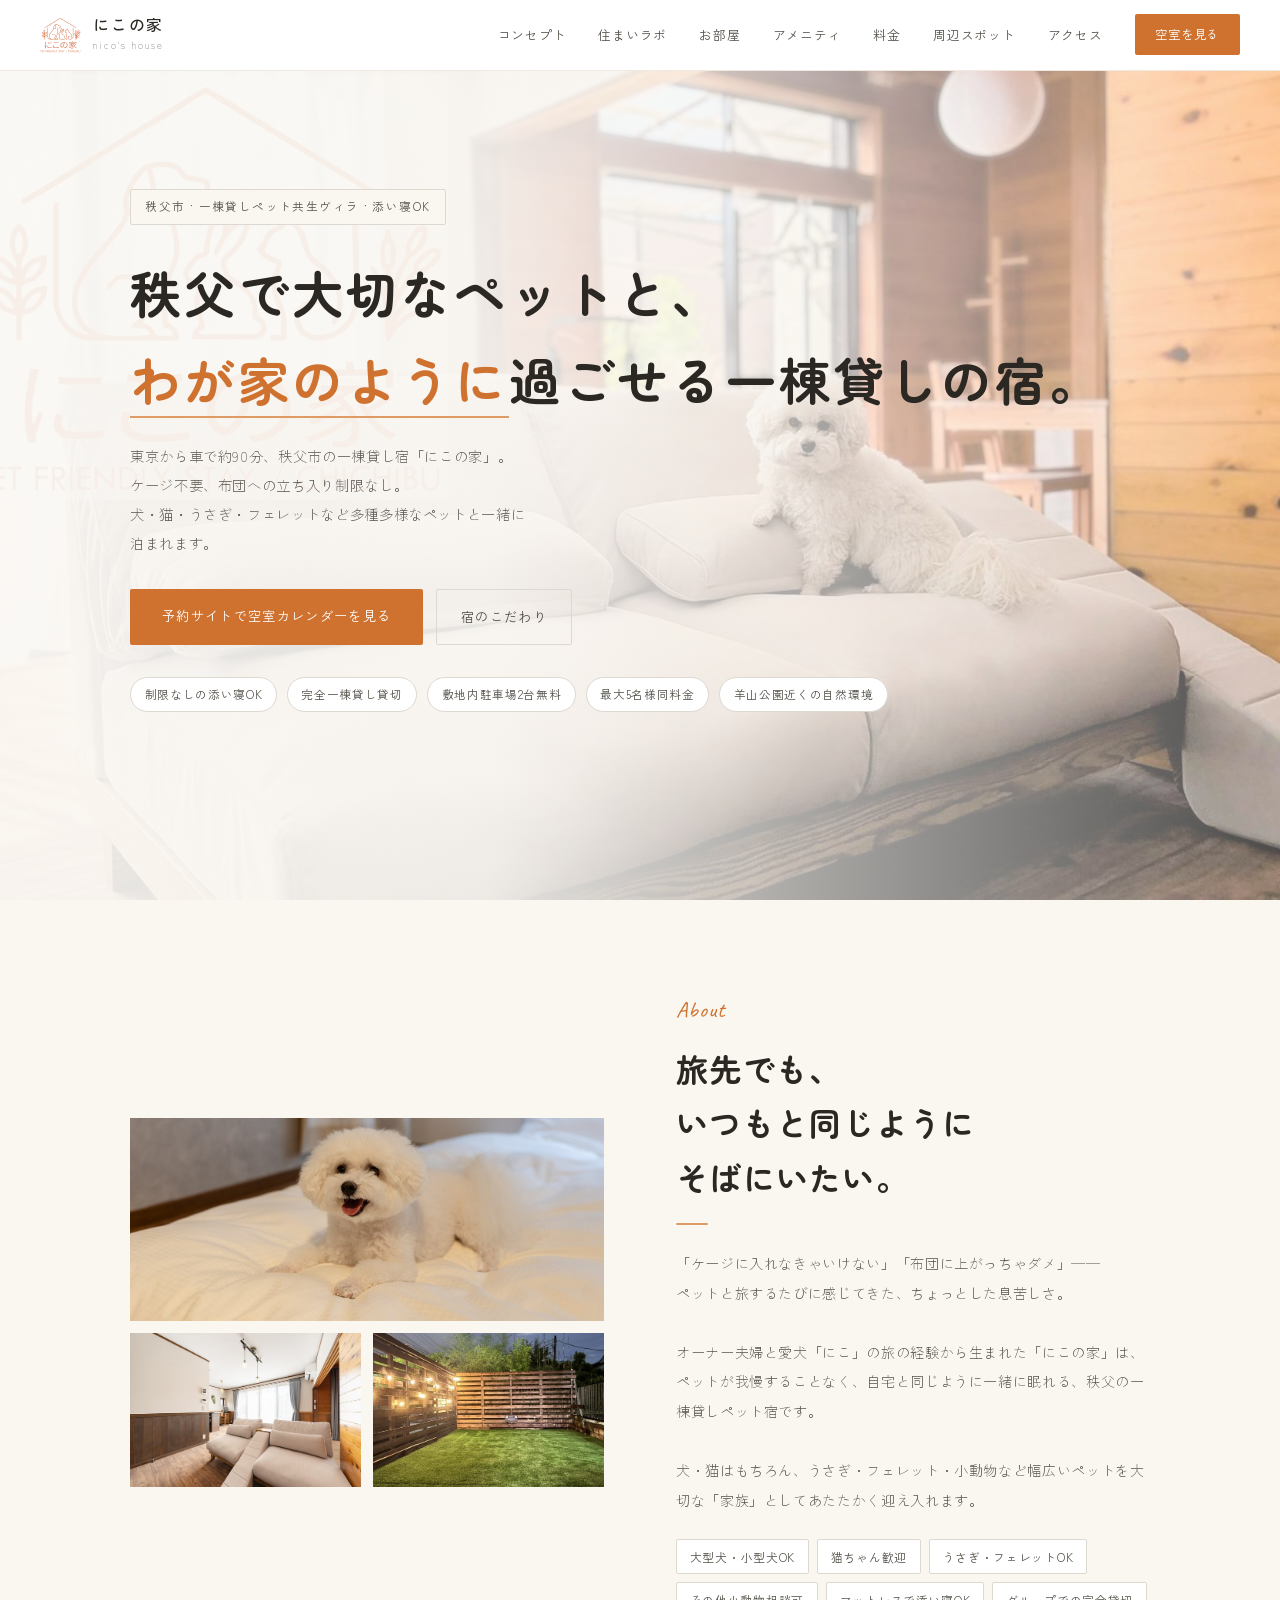
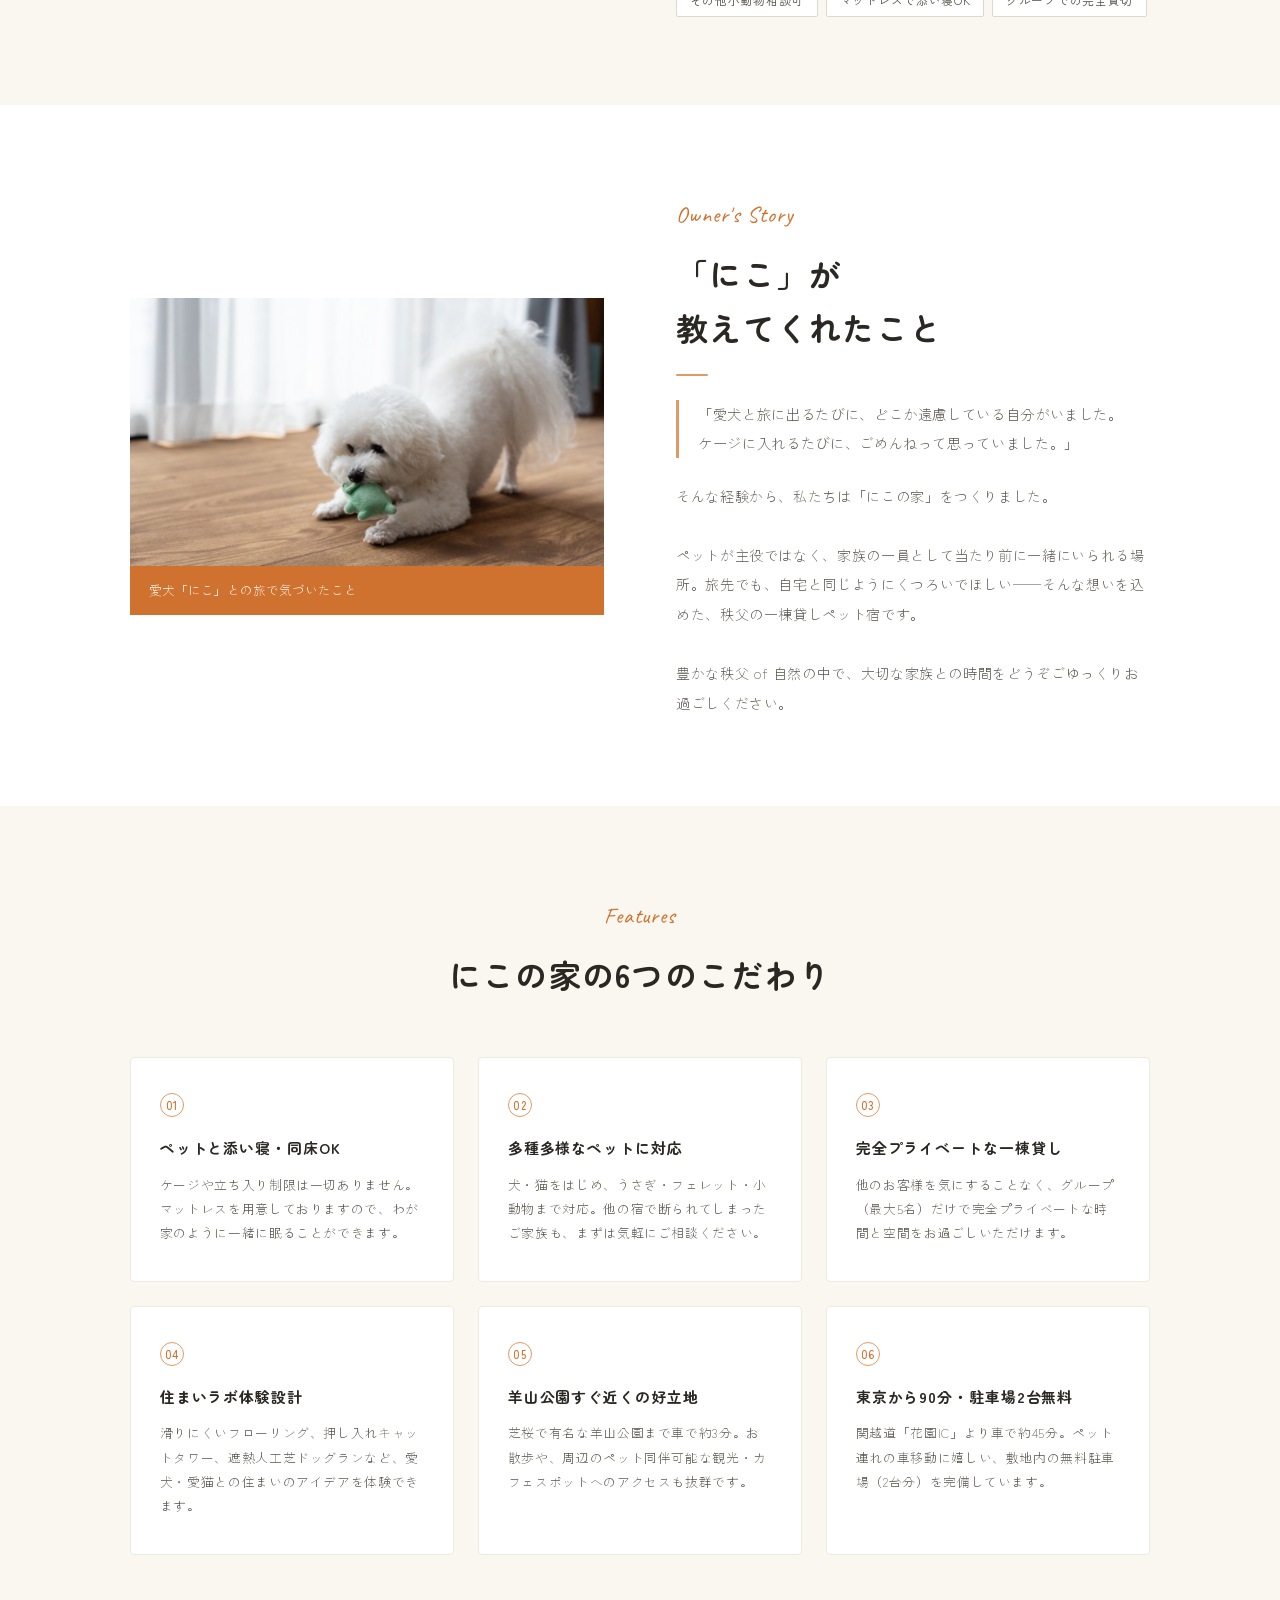
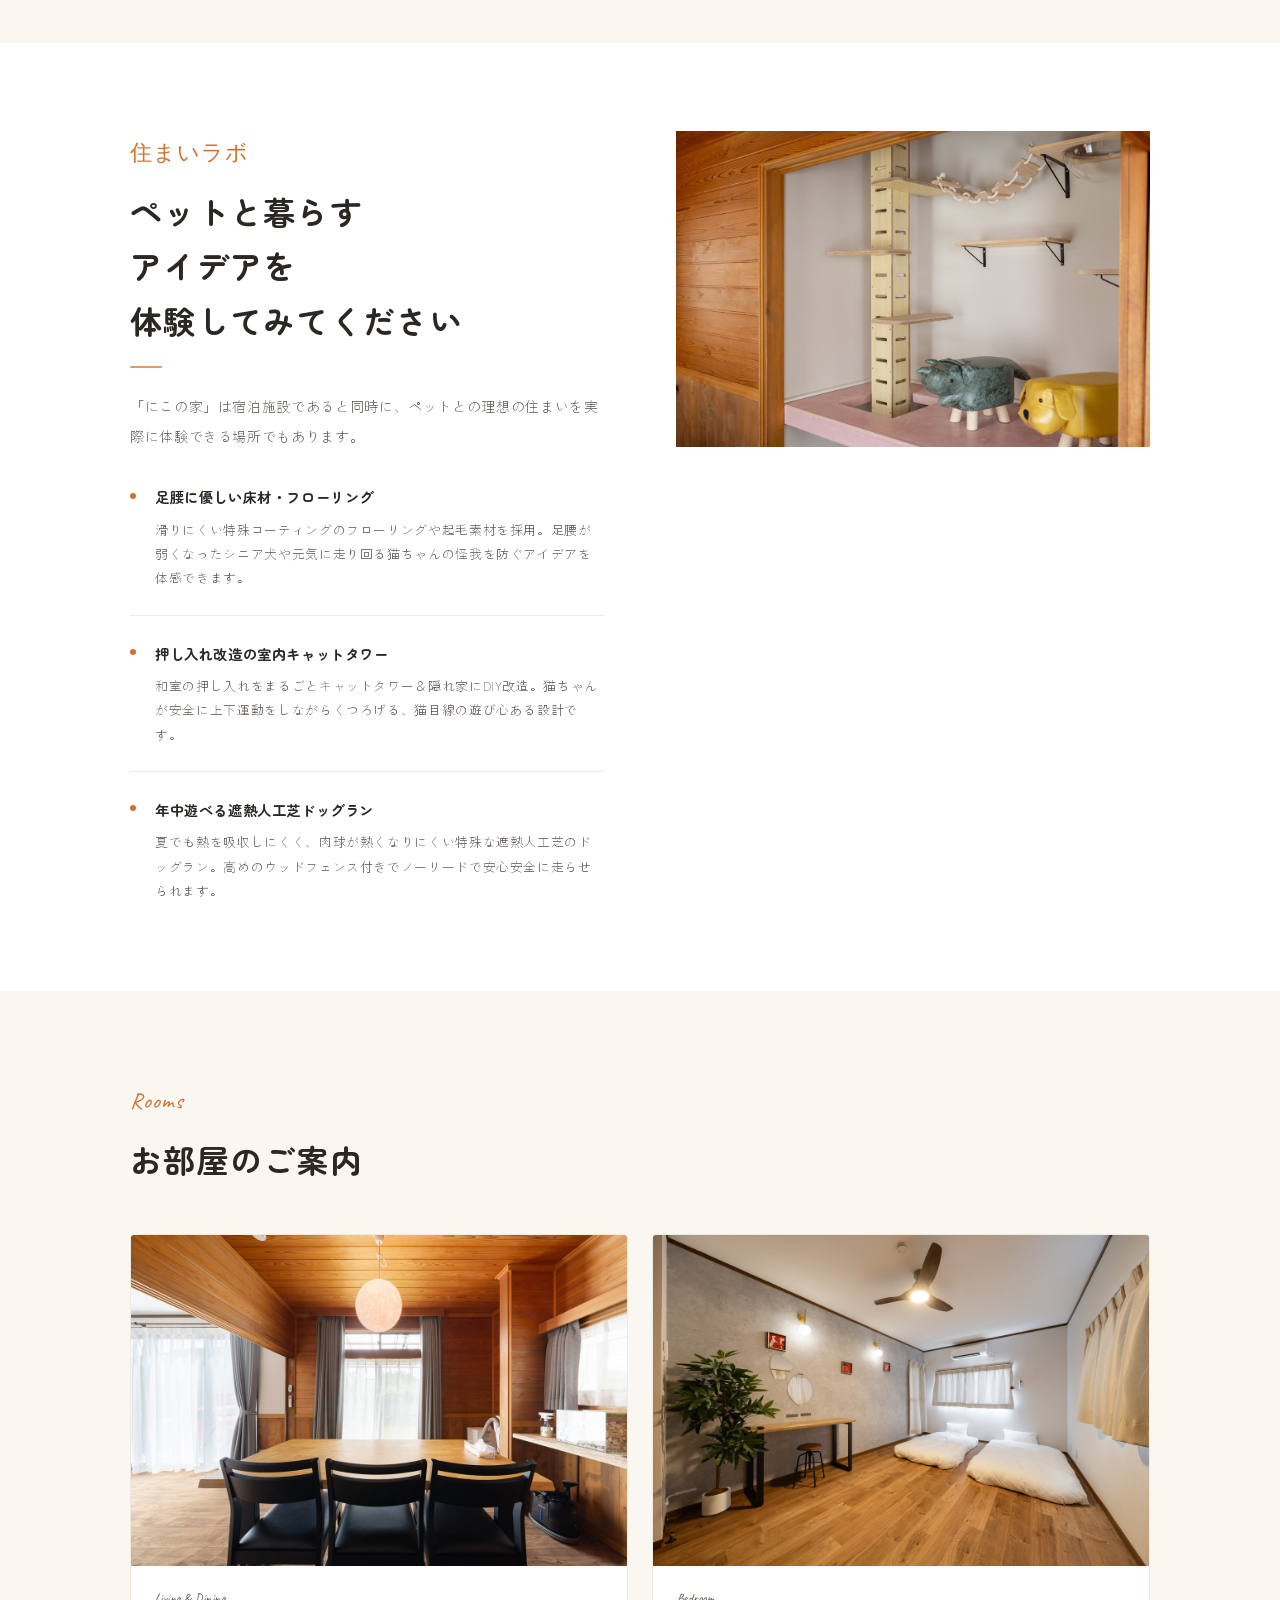
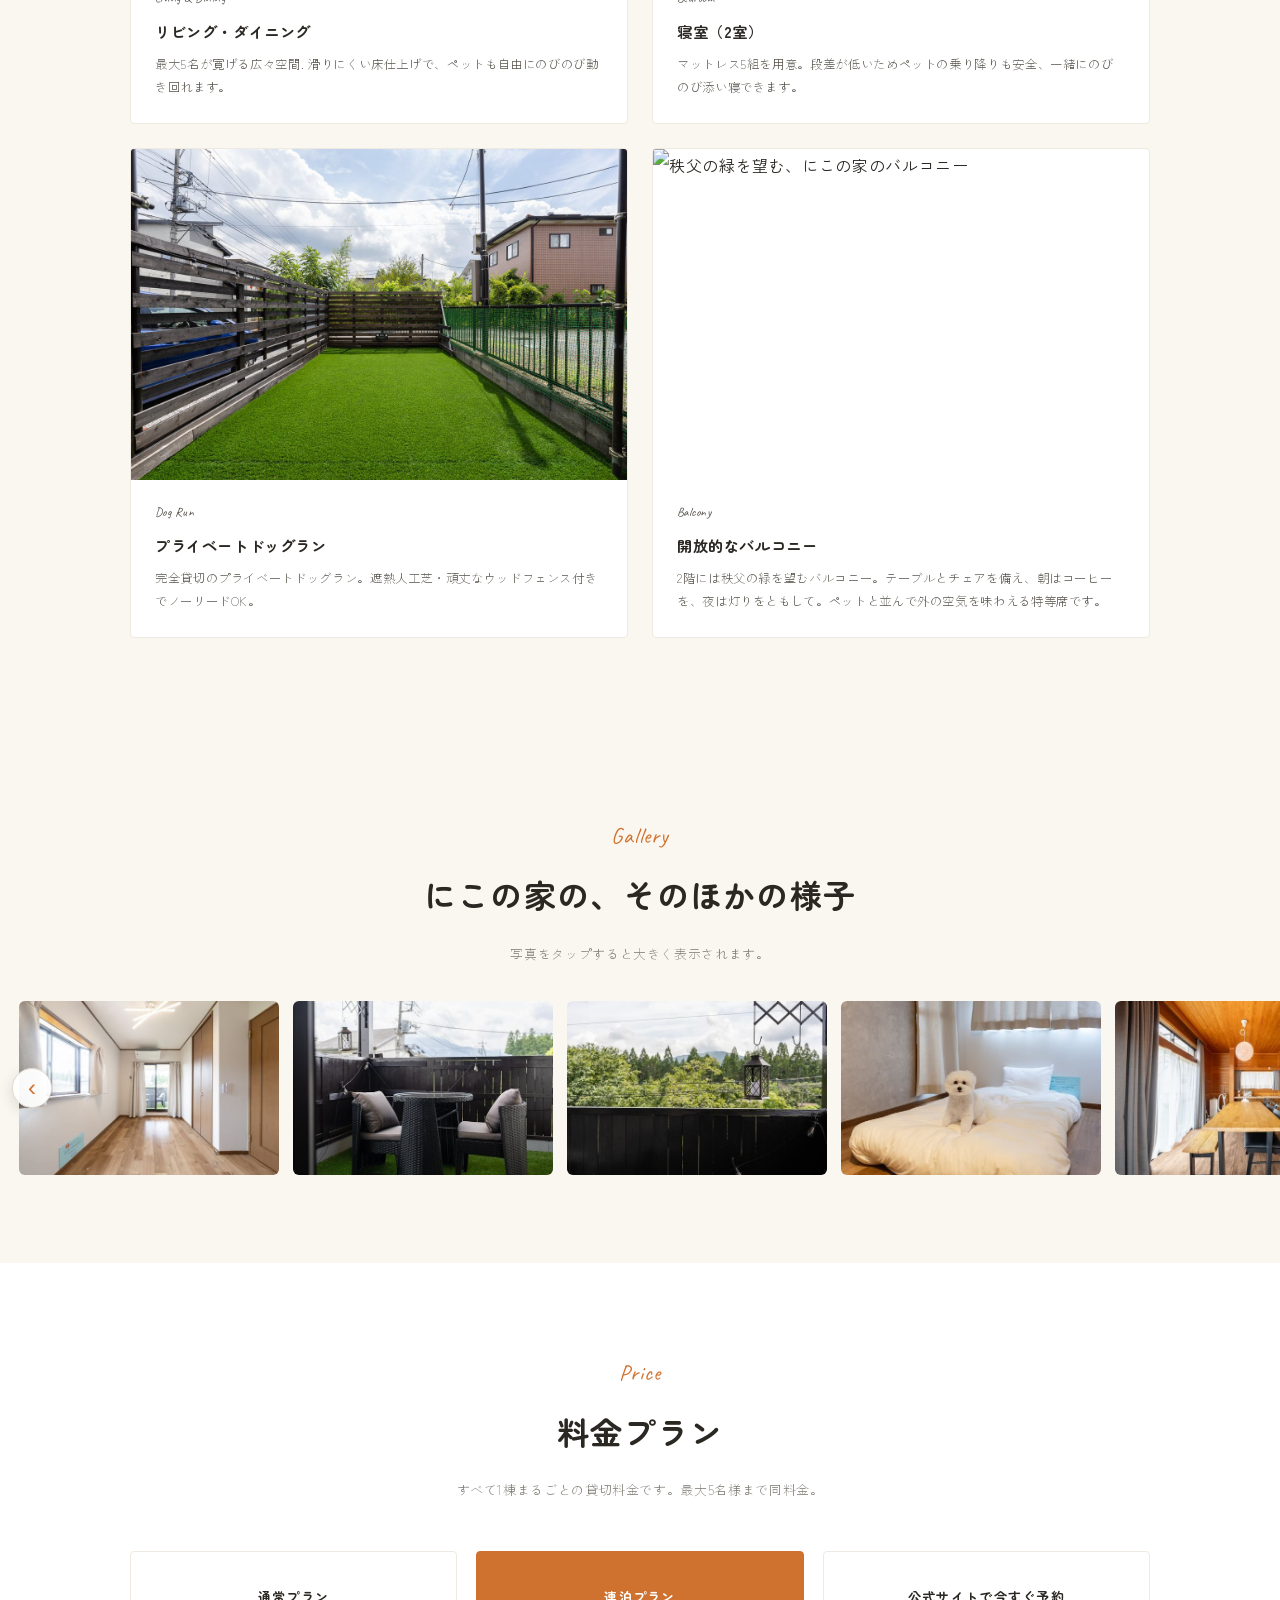
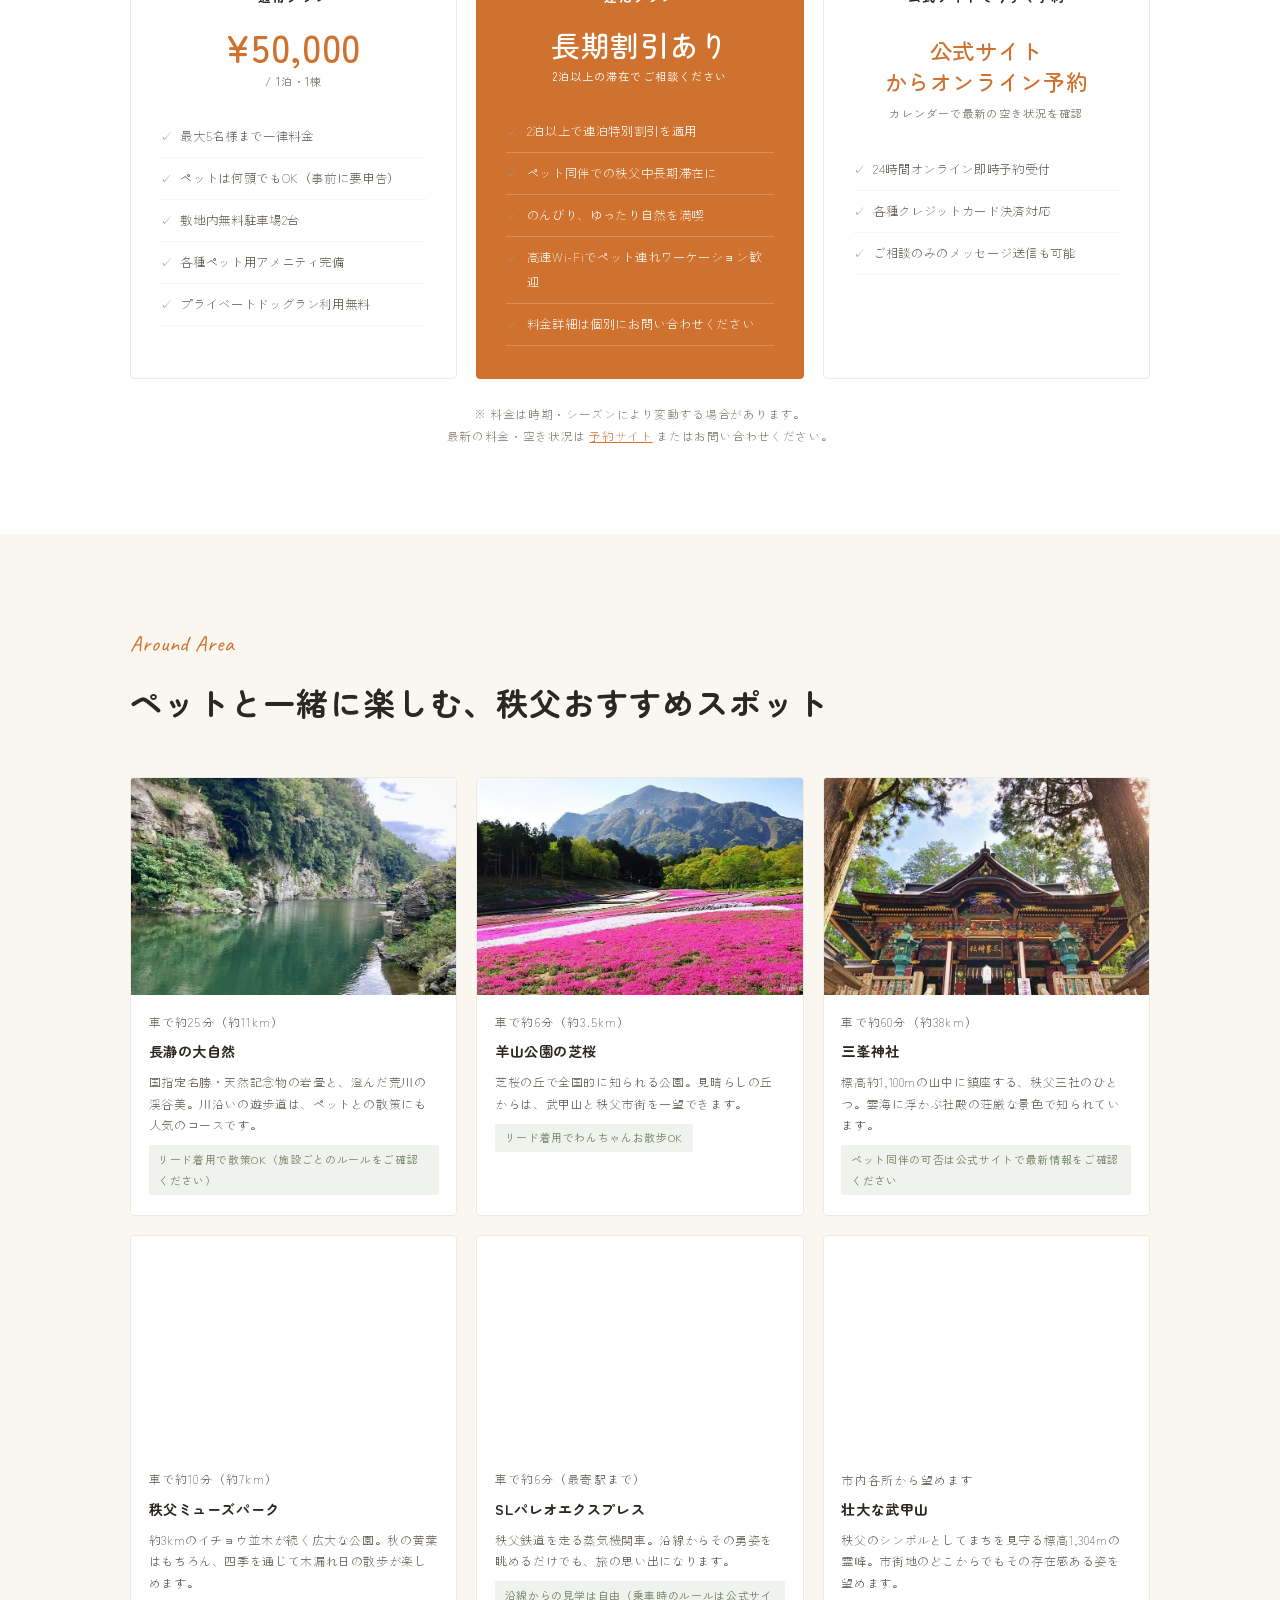
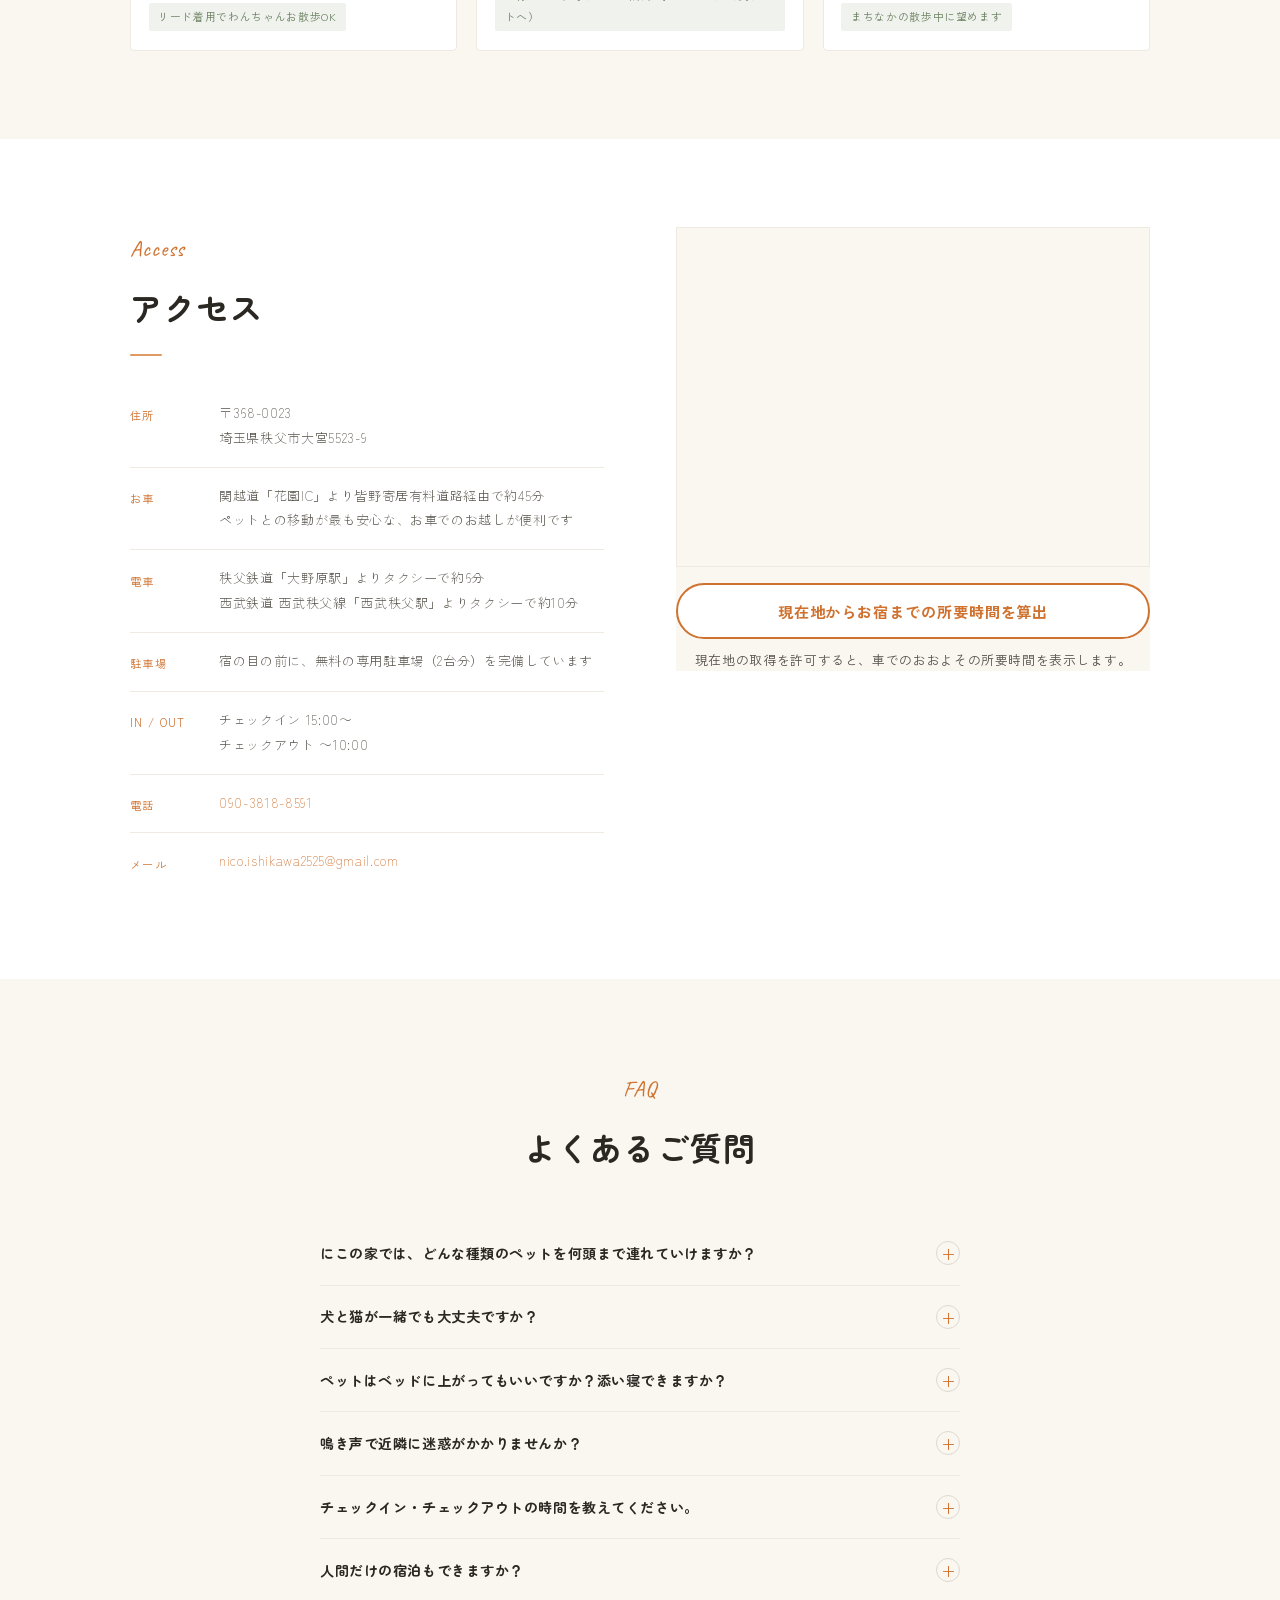
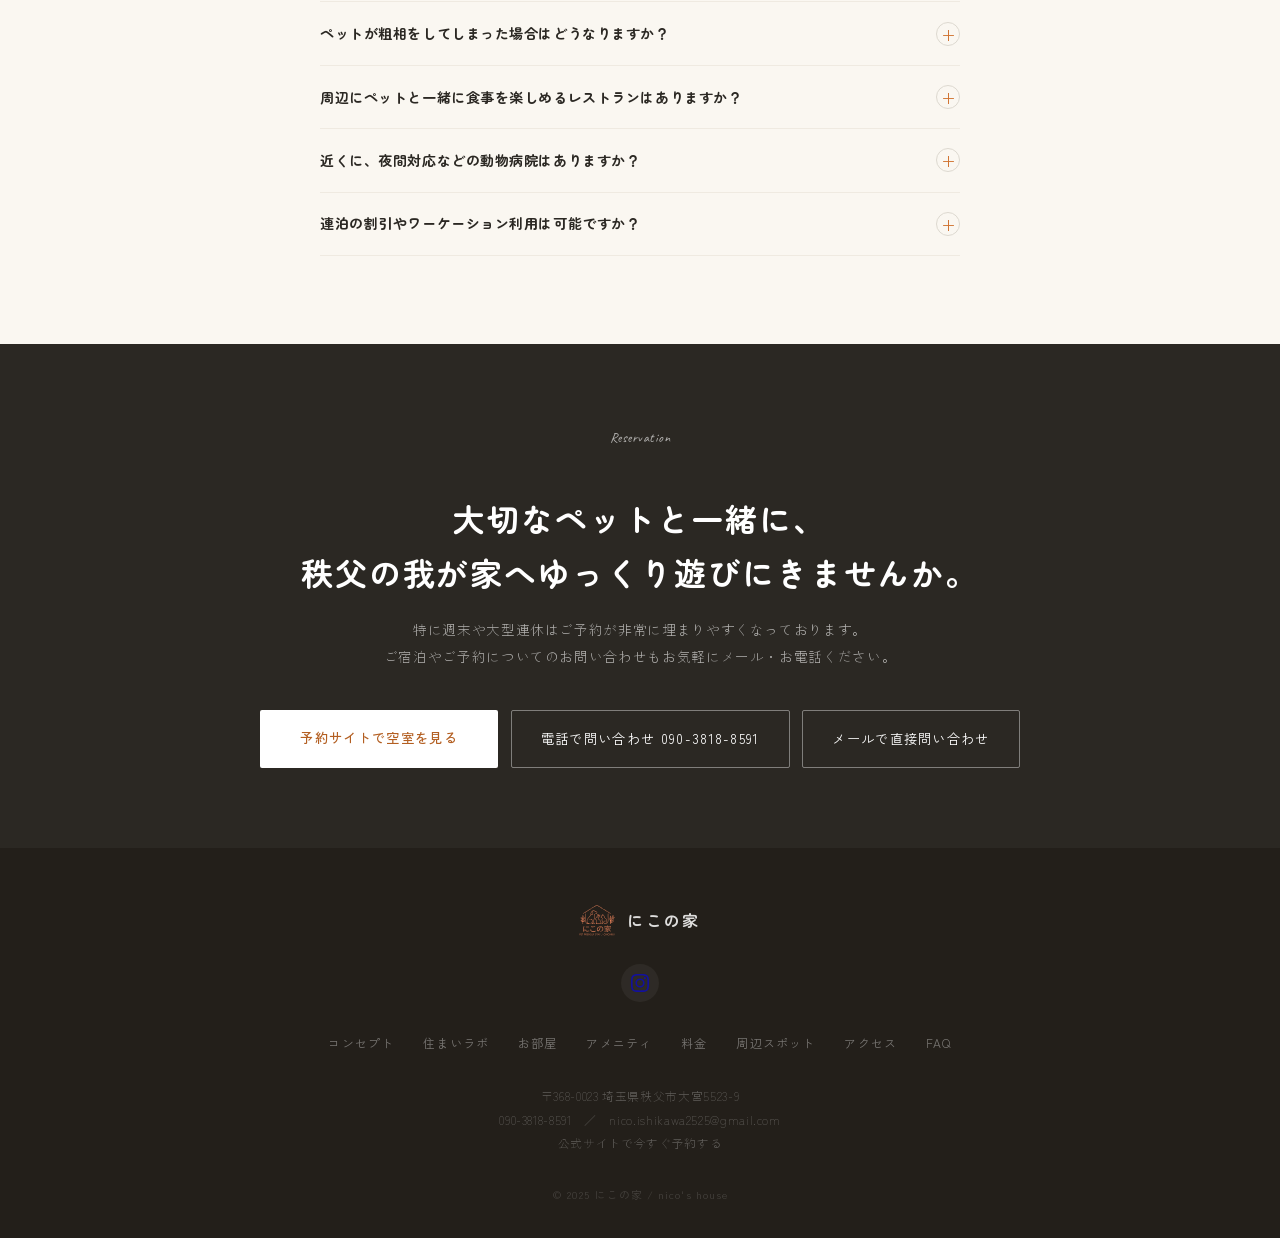
==== commit cf0547cb: "Add files via upload" ====
--- a/index.html
+++ b/index.html
@@ -277,8 +277,7 @@
   position: absolute; inset: 0;
   background:
     linear-gradient(to right, rgba(250,248,244,0.92) 38%, rgba(250,248,244,0.3) 100%),
-    url('./images/hero-bg.jpg') center/cover no-repeat,
-    url('https://images.unsplash.com/photo-1476514525535-07fb3b4ae5f1?w=1800&q=80') center/cover no-repeat;
+    url('./images/hero-bg.jpg') center/cover no-repeat;
 }
 .hero-content {
   position: relative;
@@ -1089,8 +1088,7 @@
   .hero-bg {
     background:
       linear-gradient(to bottom, rgba(250,248,244,0.85) 50%, rgba(250,248,244,0.5) 100%),
-      url('./images/hero-bg.jpg') center/cover,
-      url('https://images.unsplash.com/photo-1476514525535-07fb3b4ae5f1?w=900&q=80') center/cover;
+      url('./images/hero-bg.jpg') center/cover;
   }
   .hero-content { padding: 0 1.2rem; }
   .concept-inner, .story-inner, .labo-inner, .access-inner { grid-template-columns: 1fr; gap: 2rem; }
@@ -1202,6 +1200,41 @@
 .room-card img { aspect-ratio: 3/2; height: auto !important; }
 .area-card img { aspect-ratio: 3/2; height: auto !important; }
 .pm-card img { aspect-ratio: 3/2; height: auto !important; }
+
+/* === モバイル固定CTA（スマホのみ表示） === */
+.sticky-cta { display: none; }
+@media (max-width: 768px) {
+  .sticky-cta {
+    display: block;
+    position: fixed;
+    left: 0; right: 0; bottom: 0;
+    z-index: 200;
+    padding: 0.7rem 1rem calc(0.7rem + env(safe-area-inset-bottom));
+    background: rgba(255,255,255,0.94);
+    backdrop-filter: blur(8px);
+    border-top: 1px solid var(--linen);
+    transform: translateY(120%);
+    transition: transform 0.28s ease;
+  }
+  .sticky-cta.is-visible { transform: translateY(0); }
+  .sticky-cta-btn {
+    display: block;
+    text-align: center;
+    background: var(--terra);
+    color: #fff;
+    font-family: 'Zen Maru Gothic', sans-serif;
+    font-weight: 700;
+    font-size: 1rem;
+    letter-spacing: 0.12em;
+    padding: 15px 20px;
+    border-radius: 999px;
+    text-decoration: none;
+    box-shadow: 0 4px 14px rgba(208,114,47,0.32);
+  }
+  .sticky-cta-btn:active { background: var(--terra-dk); }
+  /* 固定バーがフッターに重ならないよう余白を確保 */
+  body { padding-bottom: 76px; }
+}
 </style>
 <link rel="preconnect" href="https://fonts.googleapis.com">
 <link rel="preconnect" href="https://fonts.gstatic.com" crossorigin>
@@ -1287,9 +1320,9 @@
   <div class="container">
     <div class="concept-inner">
       <div class="concept-imgs reveal">
-        <img src="./images/concept-main.jpg" alt="ベッドの上でくつろぐ看板犬にこ" loading="lazy" decoding="async" onerror="this.src='https://images.unsplash.com/photo-1601758228041-f3b2795255f1?w=900&q=80'" width="1400" height="933">
-        <img src="./images/concept-nico.jpg" alt="大きなソファを置いた、にこの家のリビング" loading="lazy" decoding="async" onerror="this.src='https://images.unsplash.com/photo-1587300003388-59208cc962cb?w=600&q=80'" width="600" height="399">
-        <img src="./images/concept-dogrun.jpg" alt="ウッドフェンスと灯りに包まれた、夜のプライベートガーデン" loading="lazy" decoding="async" onerror="this.src='https://images.unsplash.com/photo-1504280390367-361c6d9f38f4?w=600&q=80'" width="600" height="450">
+        <img src="./images/concept-main.jpg" alt="ベッドの上でくつろぐ看板犬にこ" loading="lazy" decoding="async" width="1400" height="933">
+        <img src="./images/concept-nico.jpg" alt="大きなソファを置いた、にこの家のリビング" loading="lazy" decoding="async" width="600" height="399">
+        <img src="./images/concept-dogrun.jpg" alt="ウッドフェンスと灯りに包まれた、夜のプライベートガーデン" loading="lazy" decoding="async" width="600" height="450">
       </div>
       <div class="reveal">
         <p class="sec-eyebrow">About</p>
@@ -1319,7 +1352,7 @@
   <div class="container">
     <div class="story-inner">
       <div class="story-img reveal">
-        <img src="./images/owner-story.jpg" alt="おもちゃで遊ぶ、にこの家の看板犬にこ" loading="lazy" decoding="async" onerror="this.src='https://images.unsplash.com/photo-1548199973-03cce0bbc87b?w=800&q=80'" width="1200" height="800">
+        <img src="./images/owner-story.jpg" alt="おもちゃで遊ぶ、にこの家の看板犬にこ" loading="lazy" decoding="async" width="1200" height="800">
       </div>
       <div class="reveal">
         <p class="sec-eyebrow">Owner's Story</p>
@@ -1415,7 +1448,7 @@
         </div>
       </div>
       <div class="labo-img reveal">
-        <img src="./images/labo-concept.jpg" alt="押し入れを改装した、猫のためのキャットステップ" loading="lazy" decoding="async" onerror="this.src='https://images.unsplash.com/photo-1518780664697-55e3ad937233?w=800&q=80'" width="1200" height="800">
+        <img src="./images/labo-concept.jpg" alt="押し入れを改装した、猫のためのキャットステップ" loading="lazy" decoding="async" width="1200" height="800">
       </div>
     </div>
   </div>
@@ -1430,7 +1463,7 @@
     </div>
     <div class="rooms-grid">
       <div class="room-card reveal">
-        <img src="./images/room-living.jpg" alt="木の天井と板張りに包まれた、にこの家のダイニング" loading="lazy" decoding="async" onerror="this.src='https://images.unsplash.com/photo-1449158743715-0a90ebb6d2d8?w=900&q=80'" width="1200" height="800">
+        <img src="./images/room-living.jpg" alt="木の天井と板張りに包まれた、にこの家のダイニング" loading="lazy" decoding="async" width="1200" height="800">
         <div class="room-body">
           <p class="room-label">Living & Dining</p>
           <h3>リビング・ダイニング</h3>
@@ -1438,7 +1471,7 @@
         </div>
       </div>
       <div class="room-card reveal">
-        <img src="./images/room-bedroom.jpg" alt="布団を並べてペットと添い寝ができる、にこの家の寝室" loading="lazy" decoding="async" onerror="this.src='https://images.unsplash.com/photo-1588880331179-bc9b93a8cb5e?w=900&q=80'" width="1200" height="800">
+        <img src="./images/room-bedroom.jpg" alt="布団を並べてペットと添い寝ができる、にこの家の寝室" loading="lazy" decoding="async" width="1200" height="800">
         <div class="room-body">
           <p class="room-label">Bedroom</p>
           <h3>寝室（2室）</h3>
@@ -1446,7 +1479,7 @@
         </div>
       </div>
       <div class="room-card reveal">
-        <img src="./images/room-dogrun.jpg" alt="ウッドフェンスに囲まれた、人工芝のプライベートドッグラン" loading="lazy" decoding="async" onerror="this.src='https://images.unsplash.com/photo-1587300003388-59208cc962cb?w=900&q=80'" width="1200" height="800">
+        <img src="./images/room-dogrun.jpg" alt="ウッドフェンスに囲まれた、人工芝のプライベートドッグラン" loading="lazy" decoding="async" width="1200" height="800">
         <div class="room-body">
           <p class="room-label">Dog Run</p>
           <h3>プライベートドッグラン</h3>
@@ -1454,11 +1487,11 @@
         </div>
       </div>
       <div class="room-card reveal">
-        <img src="./images/room-kitchen.jpg" alt="白タイルが映える、調理器具完備のキッチン" loading="lazy" decoding="async" onerror="this.src='https://images.unsplash.com/photo-1556909114-f6e7ad7d3136?w=900&q=80'" width="1200" height="800">
+        <img src="./images/room-balcony.jpg" alt="秩父の緑を望む、にこの家のバルコニー" loading="lazy" decoding="async" width="1200" height="800">
         <div class="room-body">
-          <p class="room-label">Kitchen</p>
-          <h3>フルキッチン</h3>
-          <p>3つ口ガスコンロ・冷蔵庫・電子レンジ・炊飯器・オーブントースター・電気ケトル・食器類一式完備。ペットのごはん作りやご家族のお料理を楽しめます。</p>
+          <p class="room-label">Balcony</p>
+          <h3>開放的なバルコニー</h3>
+          <p>2階には秩父の緑を望むバルコニー。テーブルとチェアを備え、朝はコーヒーを、夜は灯りをともして。ペットと並んで外の空気を味わえる特等席です。</p>
         </div>
       </div>
     </div>
@@ -2057,5 +2090,28 @@
   }, {passive:true});
 })();
 </script>
+
+<!-- MOBILE STICKY CTA -->
+<div class="sticky-cta" id="stickyCta" aria-hidden="true">
+  <a class="sticky-cta-btn" data-cta="sticky" href="https://nicoshouse.airhost.co/ja" target="_blank" rel="noopener">空室を見る</a>
+</div>
+<script>
+(function(){
+  var bar = document.getElementById('stickyCta');
+  if(!bar) return;
+  var hero = document.querySelector('.hero') || document.querySelector('header');
+  var reserve = document.getElementById('reserve');
+  function update(){
+    // ヒーローを抜けたら出す。予約セクション到達で引っ込める（二重表示を避ける）
+    var passedHero = hero ? (hero.getBoundingClientRect().bottom < 0) : (window.scrollY > 400);
+    var atReserve  = reserve ? (reserve.getBoundingClientRect().top < window.innerHeight * 0.9) : false;
+    bar.classList.toggle('is-visible', passedHero && !atReserve);
+    bar.setAttribute('aria-hidden', (passedHero && !atReserve) ? 'false' : 'true');
+  }
+  window.addEventListener('scroll', update, {passive:true});
+  window.addEventListener('resize', update);
+  update();
+})();
+</script>
 </body>
 </html>
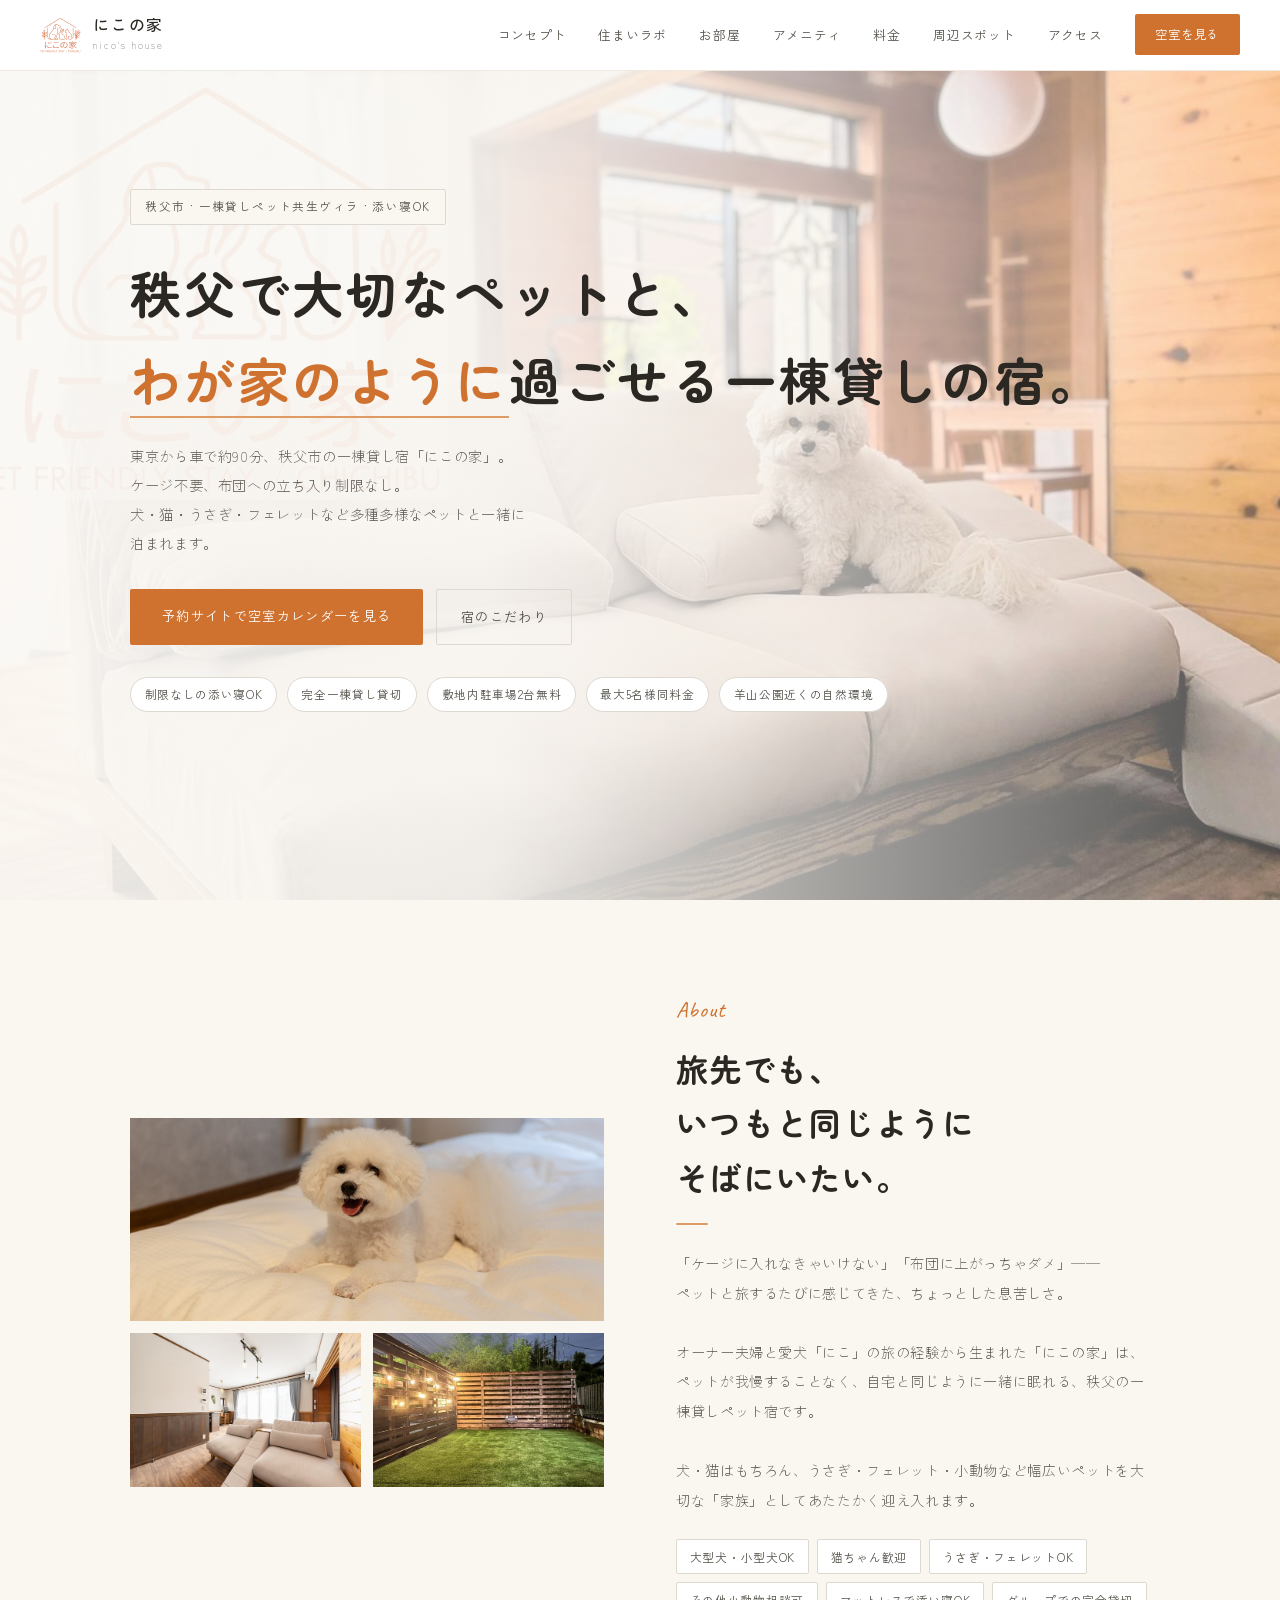
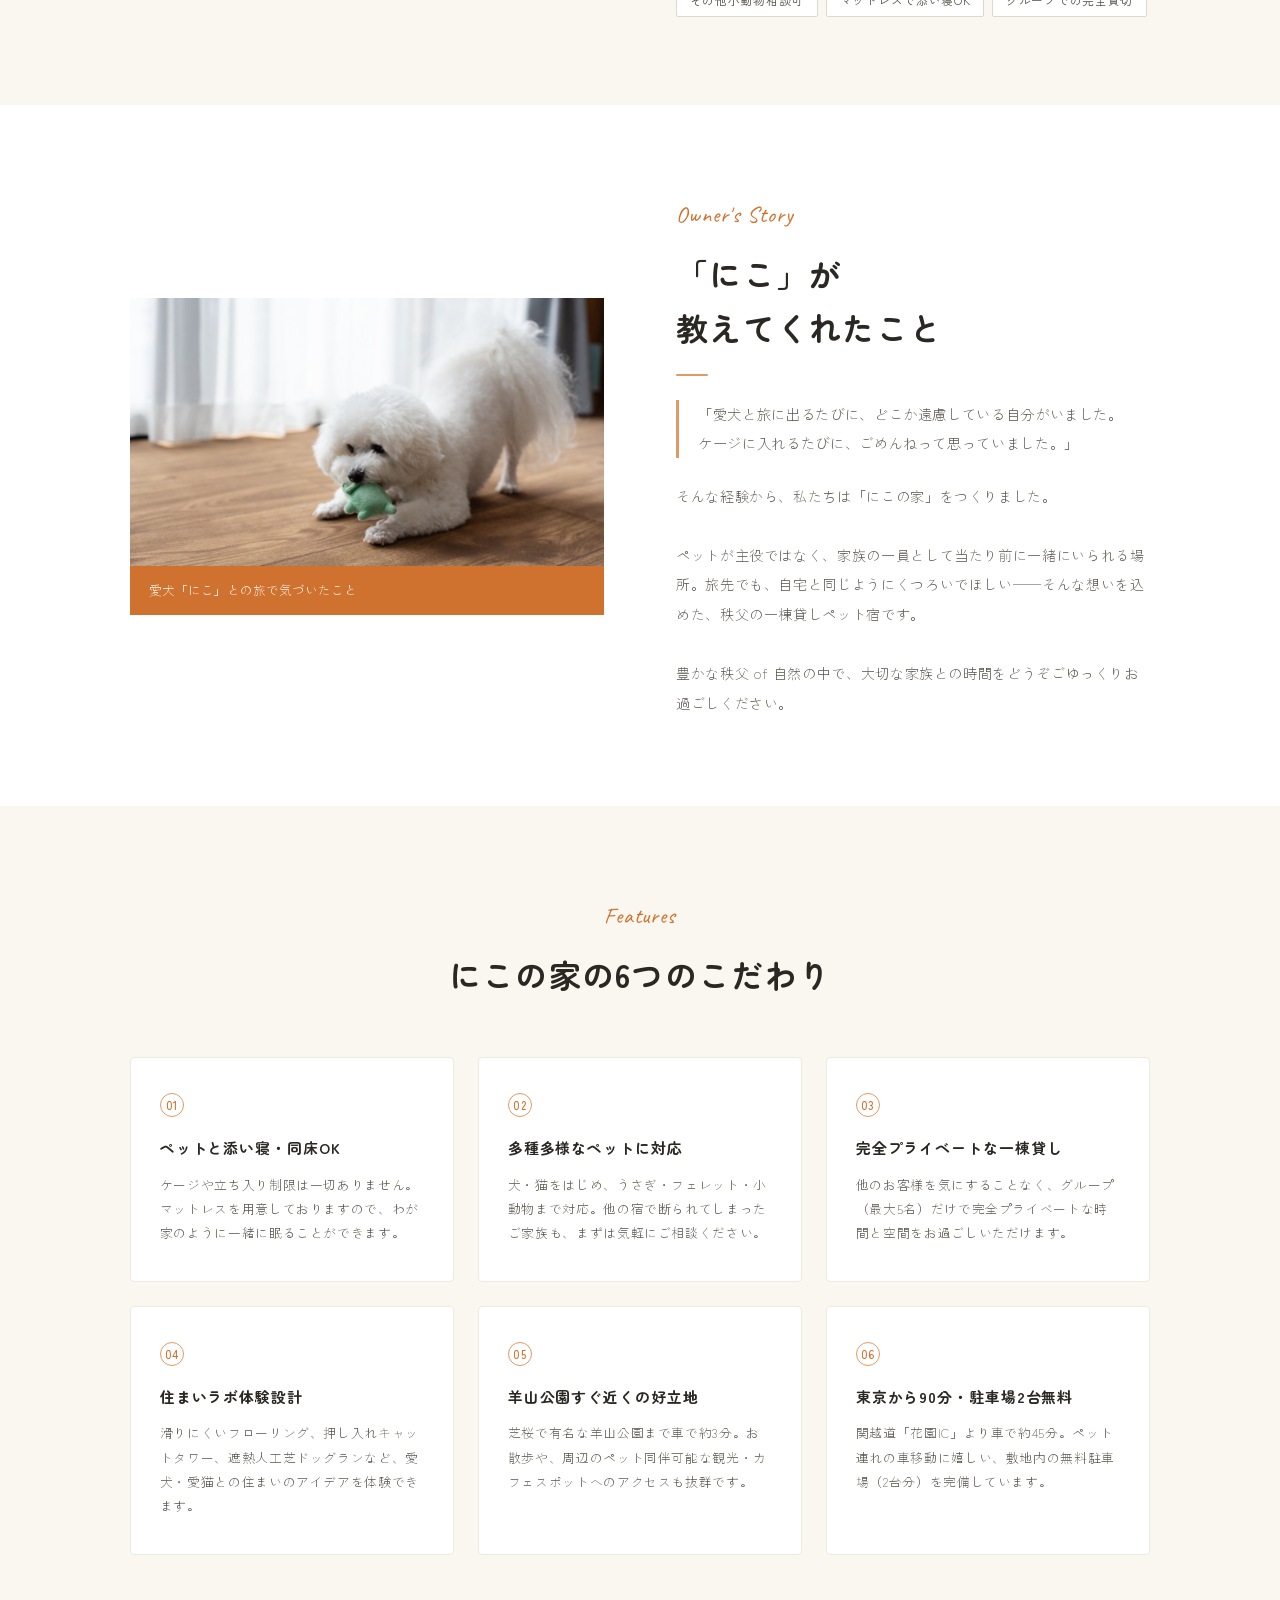
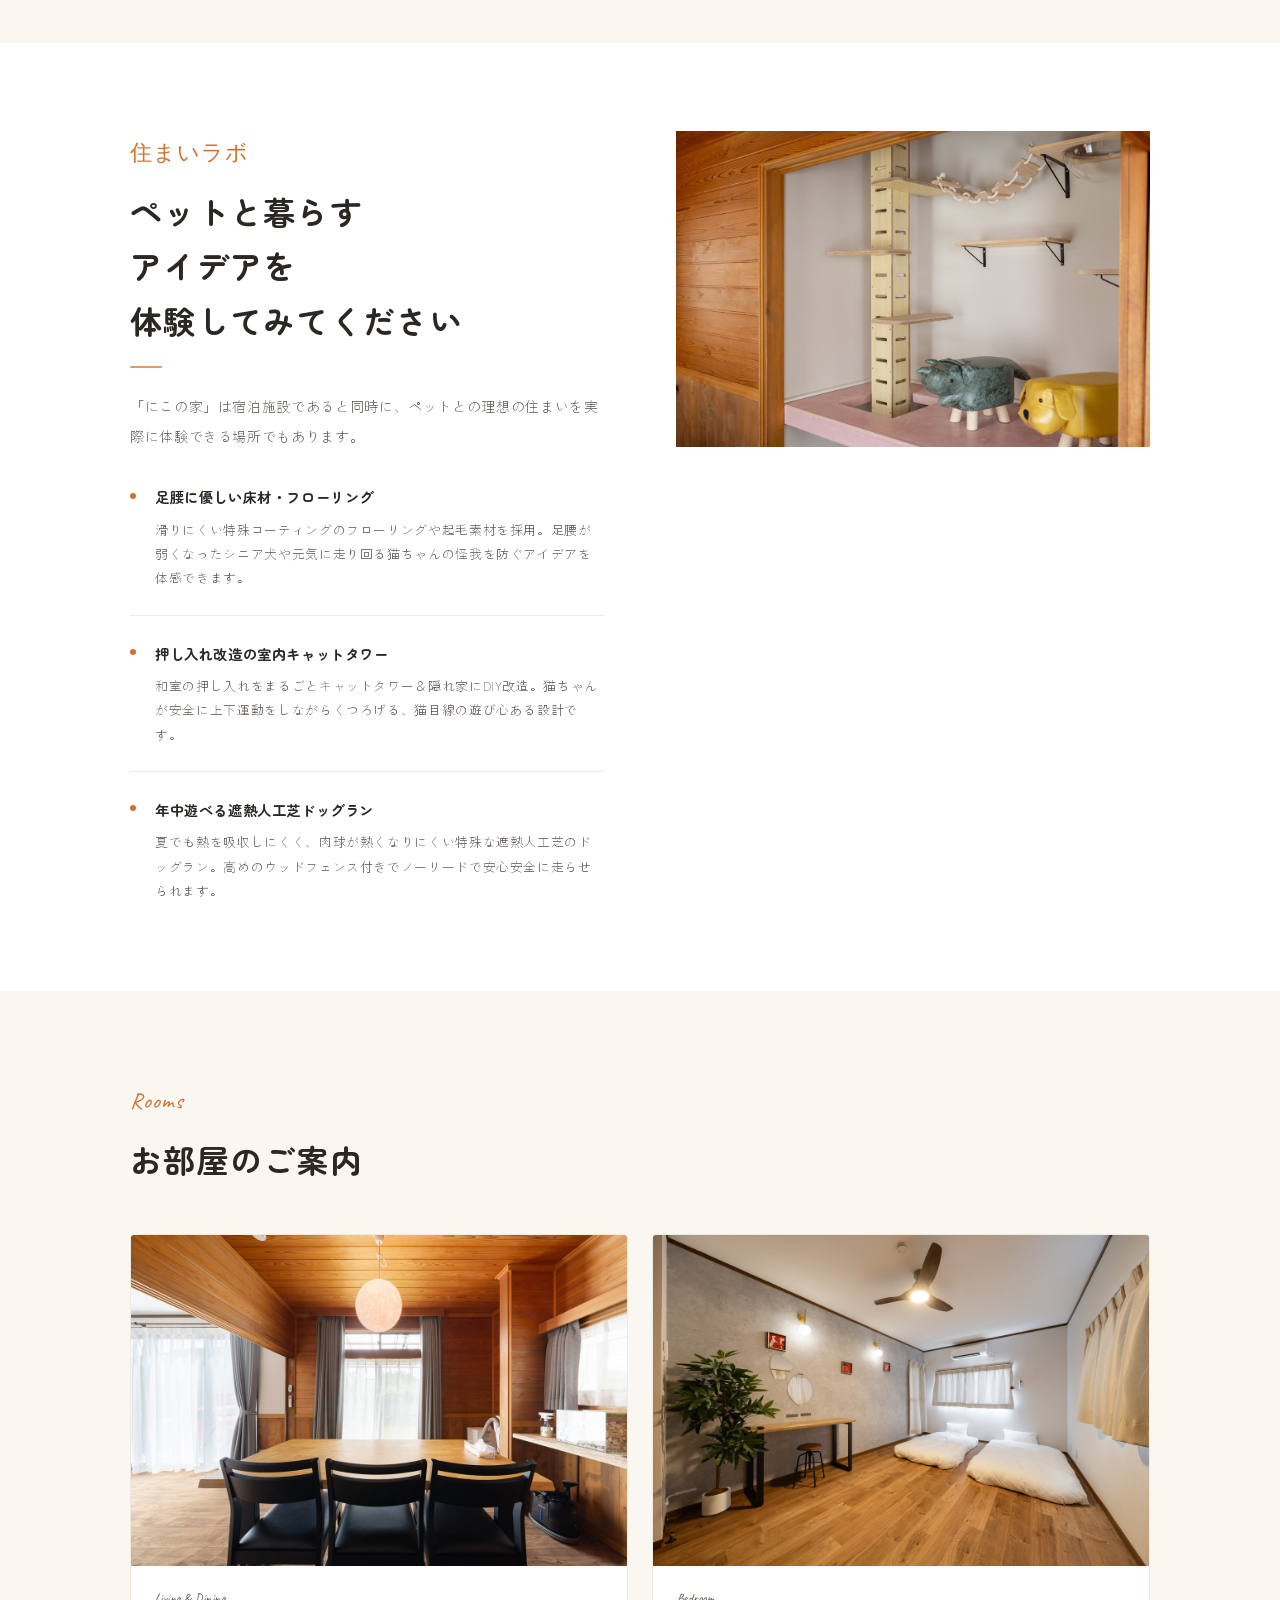
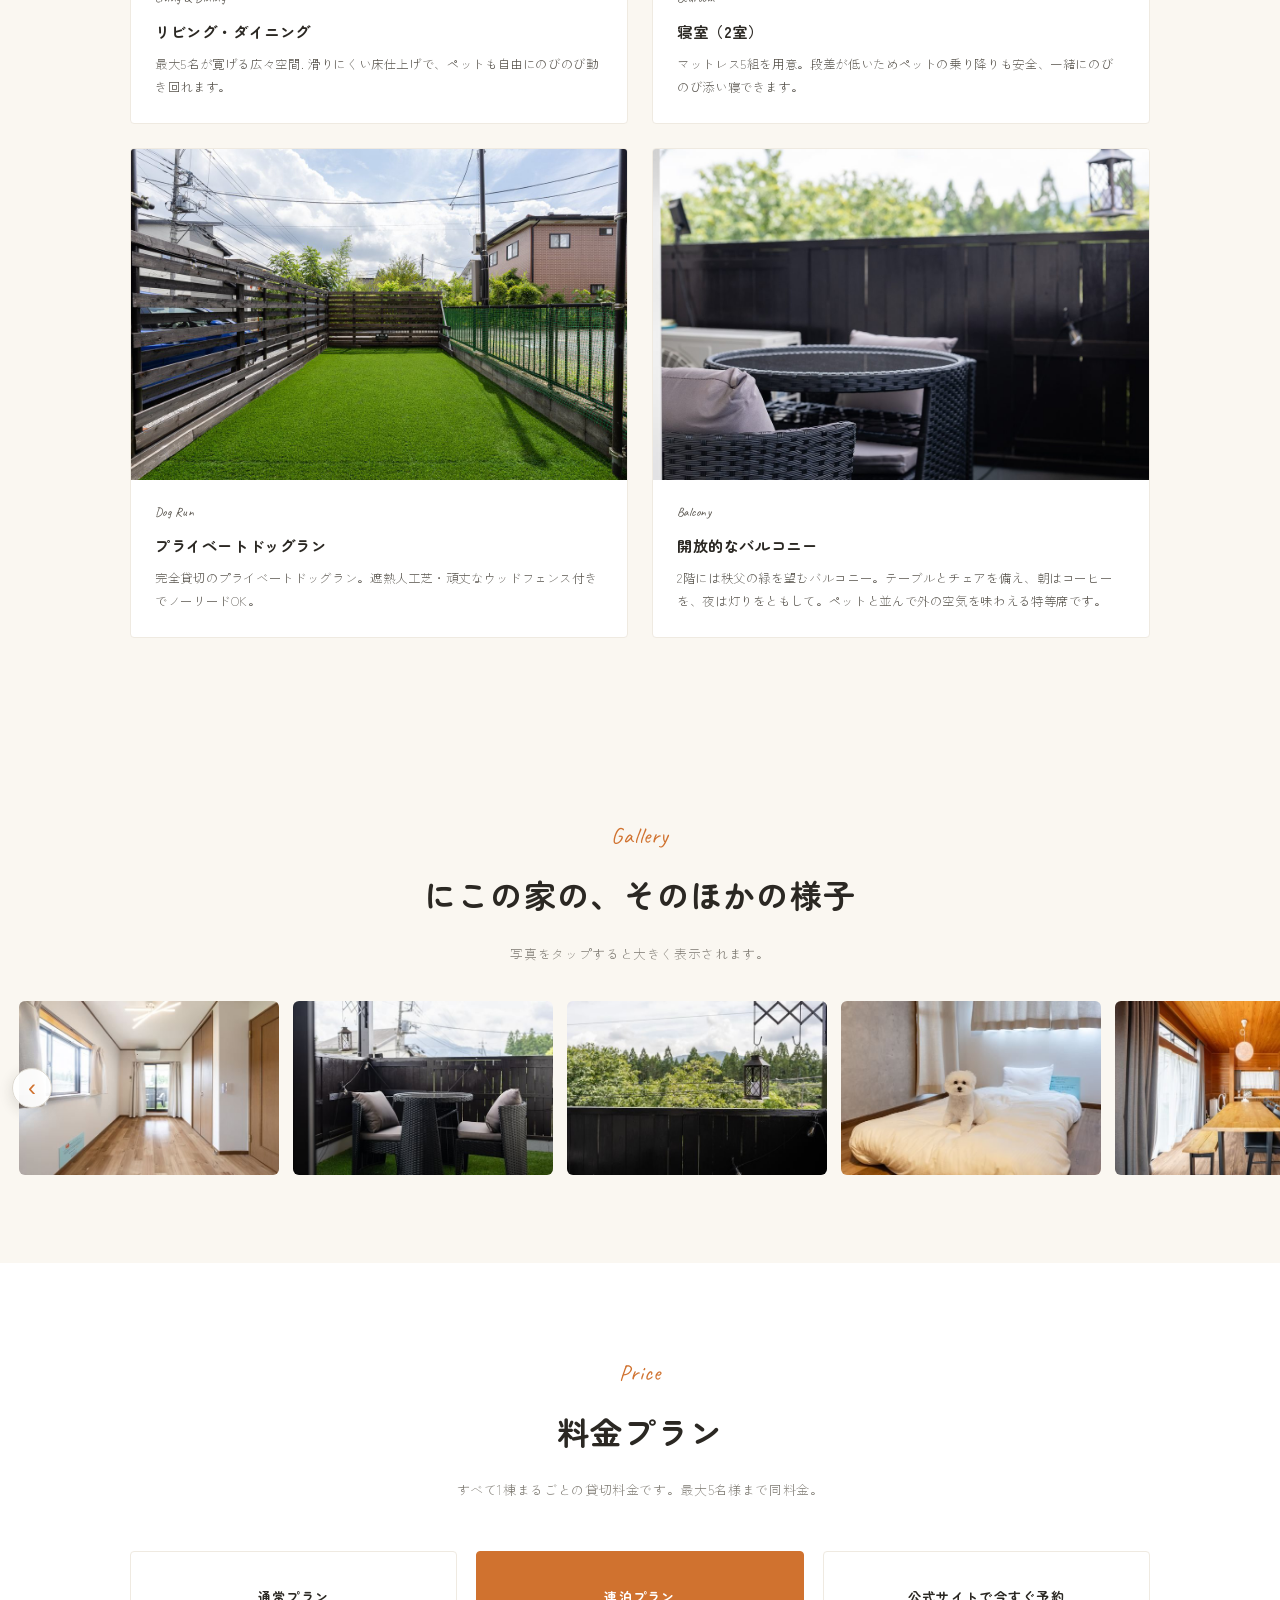
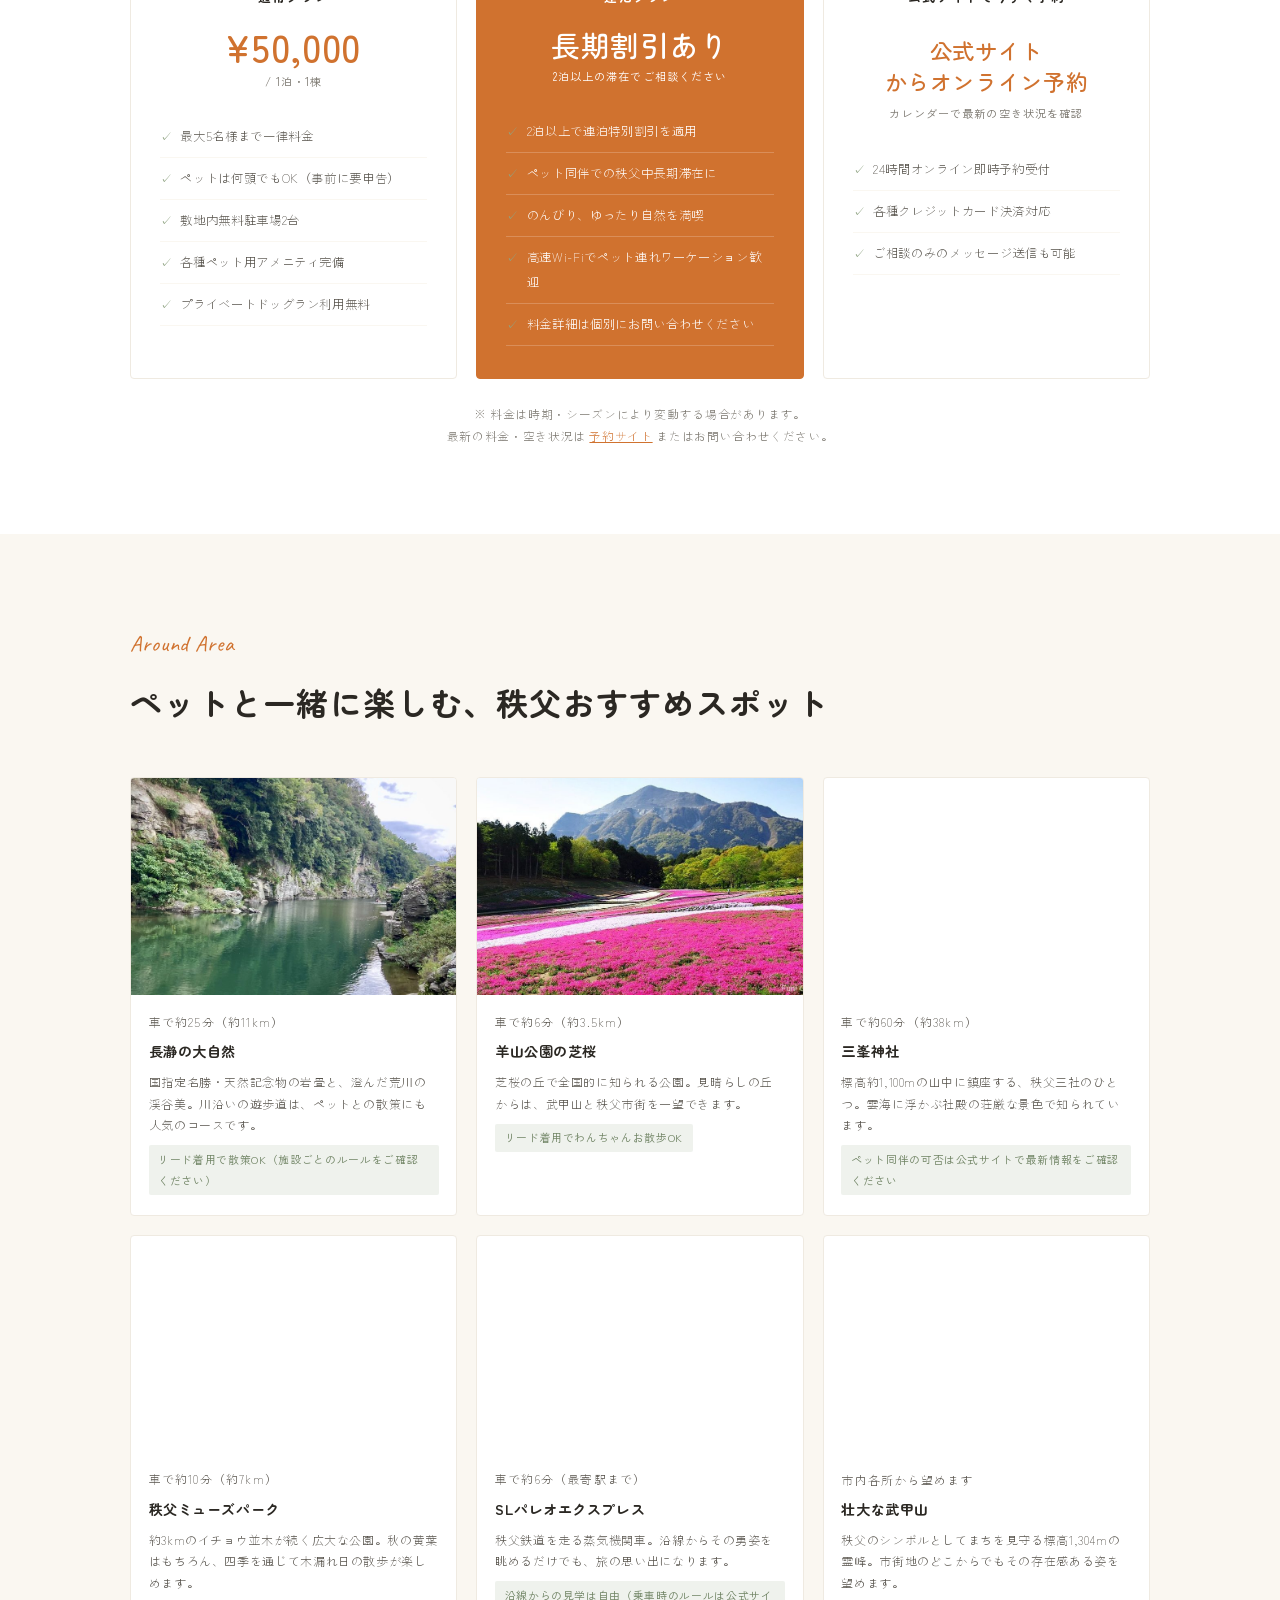
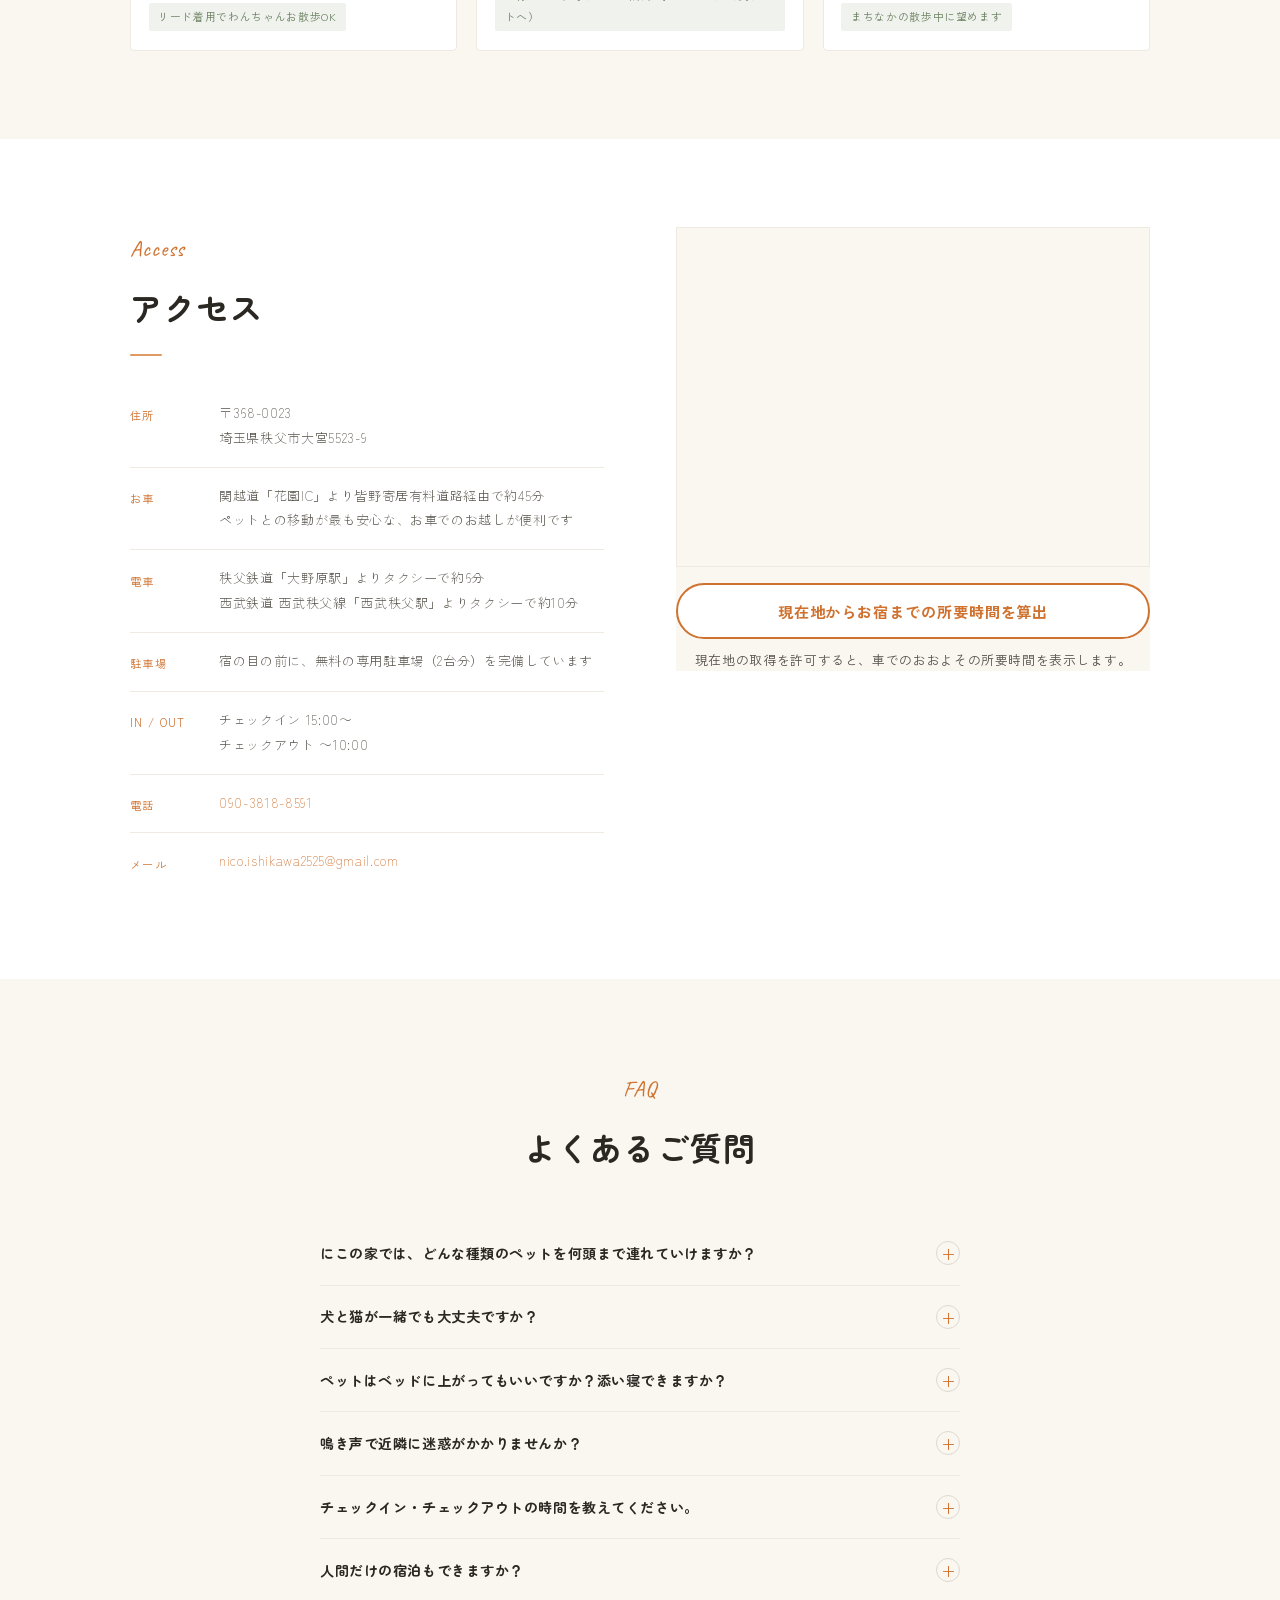
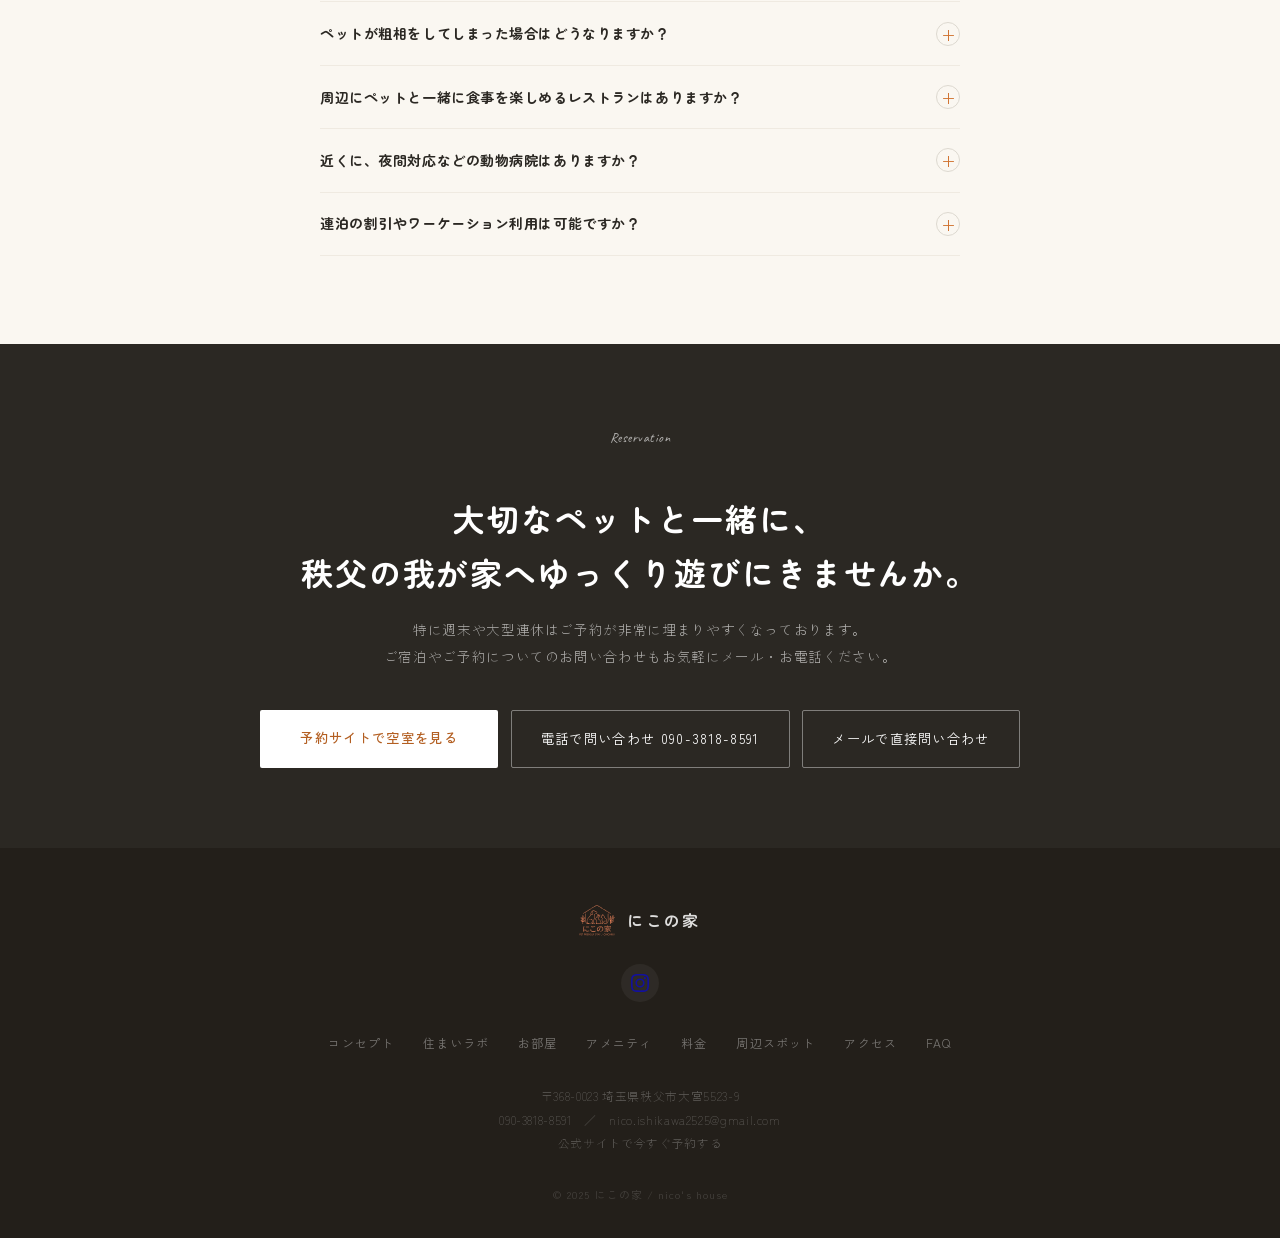
==== commit 1c6cb4e5: "N-036: 直書きHEXのCSS変数化（index.html・LP1〜3） 見た目は変えず、<style>内のHEX/rgba直書きをすべてvar(--…)参照に置換。 - index.htmlは既" ====
--- a/index.html
+++ b/index.html
@@ -169,6 +169,36 @@
   --text:     #2B2823;  /* LP: --ink */
   --text-md:  #55514A;  /* LP: --gray */
   --text-lt:  #7A766E;
+  --ink-deep: #231F1A;  /* footer背景。LPでは未使用 */
+  /* 影・オーバーレイ（色の値そのものは変えず、参照だけ変数化） */
+  --shadow-ink-05:  rgba(43,40,35,0.05);
+  --shadow-ink-06:  rgba(43,40,35,0.06);
+  --shadow-ink-08:  rgba(43,40,35,0.08);
+  --shadow-ink-14:  rgba(43,40,35,.14);
+  --shadow-ink-15:  rgba(43,40,35,.15);
+  --shadow-ink-20:  rgba(43,40,35,0.2);
+  --shadow-terra-32: rgba(208,114,47,0.32);
+  --overlay-cream-92: rgba(250,248,244,0.92);
+  --overlay-cream-30: rgba(250,248,244,0.3);
+  --overlay-cream-85: rgba(250,248,244,0.85);
+  --overlay-cream-50: rgba(250,248,244,0.5);
+  --overlay-white-05: rgba(255,255,255,0.05);
+  --overlay-white-12: rgba(255,255,255,.12);
+  --overlay-white-15: rgba(255,255,255,0.15);
+  --overlay-white-20: rgba(255,255,255,0.2);
+  --overlay-white-25: rgba(255,255,255,.25);
+  --overlay-white-28: rgba(255,255,255,0.28);
+  --overlay-white-38: rgba(255,255,255,0.38);
+  --overlay-white-40: rgba(255,255,255,0.4);
+  --overlay-white-65: rgba(255,255,255,0.65);
+  --overlay-white-70: rgba(255,255,255,0.7);
+  --overlay-white-80: rgba(255,255,255,0.8);
+  --overlay-white-85: rgba(255,255,255,0.85);
+  --overlay-white-94: rgba(255,255,255,0.94);
+  --overlay-white-95: rgba(255,255,255,.95);
+  --overlay-green-14: rgba(143,163,130,0.14);
+  --overlay-terra-06: rgba(208,114,47,0.06);
+  --overlay-near-black-93: rgba(25,22,19,.93);
 }
 
 *, *::before, *::after { box-sizing: border-box; margin: 0; padding: 0; }
@@ -202,7 +232,7 @@
   transition: box-shadow 0.3s;
 }
 header.scrolled {
-  box-shadow: 0 2px 16px rgba(43,40,35,0.08);
+  box-shadow: 0 2px 16px var(--shadow-ink-08);
 }
 .logo {
   text-decoration: none;
@@ -276,7 +306,7 @@
 .hero-bg {
   position: absolute; inset: 0;
   background:
-    linear-gradient(to right, rgba(250,248,244,0.92) 38%, rgba(250,248,244,0.3) 100%),
+    linear-gradient(to right, var(--overlay-cream-92) 38%, var(--overlay-cream-30) 100%),
     url('./images/hero-bg.jpg') center/cover no-repeat;
 }
 .hero-content {
@@ -504,7 +534,7 @@
   transition: box-shadow 0.3s, border-color 0.3s, transform 0.3s;
 }
 .feat-card:hover {
-  box-shadow: 0 6px 24px rgba(43,40,35,0.08);
+  box-shadow: 0 6px 24px var(--shadow-ink-08);
   border-color: var(--linen);
   transform: translateY(-3px);
 }
@@ -602,7 +632,7 @@
   transition: box-shadow 0.3s;
 }
 .room-card:hover {
-  box-shadow: 0 6px 24px rgba(43,40,35,0.06);
+  box-shadow: 0 6px 24px var(--shadow-ink-06);
 }
 .room-card img {
   width: 100%; height: 220px;
@@ -699,7 +729,7 @@
   color: var(--green);
   flex-shrink: 0;
 }
-.price-card.main .price-list li { border-bottom-color: rgba(255,255,255,0.2); }
+.price-card.main .price-list li { border-bottom-color: var(--overlay-white-20); }
 .price-note {
   text-align: center;
   margin-top: 1.5rem;
@@ -726,7 +756,7 @@
   overflow: hidden;
   transition: box-shadow 0.3s;
 }
-.area-card:hover { box-shadow: 0 6px 20px rgba(43,40,35,0.06); }
+.area-card:hover { box-shadow: 0 6px 20px var(--shadow-ink-06); }
 .area-card img {
   width: 100%; height: 160px;
   object-fit: cover; display: block;
@@ -758,7 +788,7 @@
   margin-top: 0.6rem;
   font-size: 0.68rem;
   color: var(--green-dk);
-  background: rgba(143,163,130,0.14);
+  background: var(--overlay-green-14);
   border-radius: 2px;
   padding: 0.2rem 0.6rem;
   letter-spacing: 0.06em;
@@ -886,7 +916,7 @@
 }
 .reserve p {
   font-size: 0.85rem;
-  color: rgba(255,255,255,0.65);
+  color: var(--overlay-white-65);
   line-height: 2;
   margin-bottom: 2.5rem;
   font-weight: 300;
@@ -911,7 +941,7 @@
 }
 .btn-white:hover { background: var(--paper); }
 .btn-line-w {
-  border: 1.5px solid rgba(255,255,255,0.4);
+  border: 1.5px solid var(--overlay-white-40);
   color: white;
   text-decoration: none;
   padding: 0.9rem 1.8rem;
@@ -921,10 +951,10 @@
   transition: border-color 0.2s;
   display: inline-block;
 }
-.btn-line-w:hover { border-color: rgba(255,255,255,0.8); }
+.btn-line-w:hover { border-color: var(--overlay-white-80); }
 
 footer {
-  background: #231F1A;
+  background: var(--ink-deep);
   padding: 3.5rem 2.5rem 2rem;
   text-align: center;
 }
@@ -943,7 +973,7 @@
 .footer-logo-name {
   font-size: 1rem;
   font-weight: 500;
-  color: rgba(255,255,255,0.85);
+  color: var(--overlay-white-85);
   letter-spacing: 0.15em;
 }
 
@@ -960,7 +990,7 @@
   width: 38px;
   height: 38px;
   border-radius: 50%;
-  background: rgba(255,255,255,0.05);
+  background: var(--overlay-white-05);
   text-decoration: none;
   transition: background 0.3s;
 }
@@ -988,27 +1018,27 @@
 .footer-nav a {
   text-decoration: none;
   font-size: 0.75rem;
-  color: rgba(255,255,255,0.38);
+  color: var(--overlay-white-38);
   letter-spacing: 0.1em;
   transition: color 0.2s;
 }
-.footer-nav a:hover { color: rgba(255,255,255,0.7); }
+.footer-nav a:hover { color: var(--overlay-white-70); }
 
 .footer-info {
   font-size: 0.74rem;
-  color: rgba(255,255,255,0.28);
+  color: var(--overlay-white-28);
   line-height: 2;
   font-weight: 300;
 }
 .footer-info a {
-  color: rgba(255,255,255,0.28);
+  color: var(--overlay-white-28);
   text-decoration: none;
   display: inline-block;
 }
 .footer-copy {
   margin-top: 1.8rem;
   font-size: 0.68rem;
-  color: rgba(255,255,255,0.15);
+  color: var(--overlay-white-15);
   letter-spacing: 0.1em;
 }
 
@@ -1036,7 +1066,7 @@
   z-index: 1000;
   opacity: 0;
   transition: transform 0.3s cubic-bezier(0.16, 1, 0.3, 1), opacity 0.3s ease;
-  box-shadow: 0 4px 20px rgba(43,40,35,0.2);
+  box-shadow: 0 4px 20px var(--shadow-ink-20);
   pointer-events: none;
 }
 .copy-toast.show {
@@ -1064,7 +1094,7 @@
     opacity: 0;
     transition: transform 0.3s ease, opacity 0.3s ease;
     z-index: 99;
-    box-shadow: 0 10px 20px rgba(43,40,35,0.05);
+    box-shadow: 0 10px 20px var(--shadow-ink-05);
   }
   #site-nav.is-open { transform: translateY(0); opacity: 1; }
   #site-nav a { font-size: 0.95rem; padding: 0.5rem 0; border-bottom: 1px solid var(--paper); width: 100%; }
@@ -1087,7 +1117,7 @@
 
   .hero-bg {
     background:
-      linear-gradient(to bottom, rgba(250,248,244,0.85) 50%, rgba(250,248,244,0.5) 100%),
+      linear-gradient(to bottom, var(--overlay-cream-85) 50%, var(--overlay-cream-50) 100%),
       url('./images/hero-bg.jpg') center/cover;
   }
   .hero-content { padding: 0 1.2rem; }
@@ -1100,22 +1130,22 @@
   
   .access-row .acc-val a, .footer-info a {
     padding: 0.5rem 0.8rem; margin: -0.5rem -0.8rem;
-    border-radius: 4px; background: rgba(208,114,47,0.06);
+    border-radius: 4px; background: var(--overlay-terra-06);
     display: inline-block;
   }
 }
 
 /* === 所要時間算出（LPと共通仕様） === */
-.route-btn{display:block;width:100%;margin-top:16px;background:#fff;color:#D0722F;border:2px solid #D0722F;border-radius:999px;padding:15px 20px;font-weight:700;font-size:.95rem;letter-spacing:.06em;cursor:pointer;transition:background .2s,color .2s;font-family:inherit}
-.route-btn:hover{background:#D0722F;color:#fff}
+.route-btn{display:block;width:100%;margin-top:16px;background:var(--offwhite);color:var(--terra);border:2px solid var(--terra);border-radius:999px;padding:15px 20px;font-weight:700;font-size:.95rem;letter-spacing:.06em;cursor:pointer;transition:background .2s,color .2s;font-family:inherit}
+.route-btn:hover{background:var(--terra);color:var(--offwhite)}
 .route-btn:disabled{opacity:.6;cursor:wait}
-.route-result{margin-top:18px;background:#FAF7F1;border-radius:20px;padding:24px 20px;text-align:center}
+.route-result{margin-top:18px;background:var(--paper);border-radius:20px;padding:24px 20px;text-align:center}
 .rr-main{margin:0;line-height:1.4}
-.rr-time{font-weight:700;font-size:clamp(1.7rem,6vw,2.2rem);color:#D0722F;display:block}
-.rr-unit{font-size:.8rem;color:#55514A;display:block;margin-top:4px}
+.rr-time{font-weight:700;font-size:clamp(1.7rem,6vw,2.2rem);color:var(--terra);display:block}
+.rr-unit{font-size:.8rem;color:var(--text-md);display:block;margin-top:4px}
 .rr-sub{font-size:.9rem;margin:10px 0 14px}
-.rr-link{font-size:.88rem;color:#D0722F;font-weight:700;text-decoration:underline;text-underline-offset:4px}
-.route-note{font-size:.8rem;color:#55514A;margin-top:10px;text-align:center;line-height:1.7}
+.rr-link{font-size:.88rem;color:var(--terra);font-weight:700;text-decoration:underline;text-underline-offset:4px}
+.route-note{font-size:.8rem;color:var(--text-md);margin-top:10px;text-align:center;line-height:1.7}
 
 /* === LPとトンマナ統一：見出し・英字ラベル === */
 .sec-title, .hero h1, .feat-card h3, .room-body h3, .area-body h4,
@@ -1145,16 +1175,16 @@
   width: 100%; height: 175px; object-fit: cover; display: block;
   border-radius: 6px; cursor: zoom-in; transition: transform .35s, box-shadow .35s;
 }
-.pm-card img:hover { transform: translateY(-3px); box-shadow: 0 8px 22px rgba(43,40,35,.14); }
+.pm-card img:hover { transform: translateY(-3px); box-shadow: 0 8px 22px var(--shadow-ink-14); }
 .pm-btn {
   position: absolute; top: 50%; transform: translateY(-50%); z-index: 5;
-  width: 40px; height: 40px; border-radius: 50%; background: rgba(255,255,255,.95);
+  width: 40px; height: 40px; border-radius: 50%; background: var(--overlay-white-95);
   border: 1px solid var(--linen); color: var(--terra); font-size: 1.5rem; line-height: 1;
-  cursor: pointer; box-shadow: 0 4px 14px rgba(43,40,35,.15);
+  cursor: pointer; box-shadow: 0 4px 14px var(--shadow-ink-15);
   display: flex; align-items: center; justify-content: center; padding: 0;
   transition: background .2s, color .2s;
 }
-.pm-btn:hover { background: var(--terra); color: #fff; border-color: var(--terra); }
+.pm-btn:hover { background: var(--terra); color: var(--offwhite); border-color: var(--terra); }
 .pm-btn.prev { left: 12px; }
 .pm-btn.next { right: 12px; }
 @media (max-width: 768px) { .pm-btn { display: none; } .pm-card { width: 220px; } .pm-card img { height: 150px; } }
@@ -1162,7 +1192,7 @@
 /* ライトボックス */
 .lightbox {
   position: fixed; inset: 0; z-index: 2000;
-  background: rgba(25,22,19,.93);
+  background: var(--overlay-near-black-93);
   display: flex; align-items: center; justify-content: center;
   padding: 4vh 5vw;
 }
@@ -1170,21 +1200,21 @@
 .lb-img { max-width: 100%; max-height: 82vh; object-fit: contain; border-radius: 4px; }
 .lb-cap {
   position: absolute; bottom: 3vh; left: 0; right: 0; text-align: center;
-  color: rgba(255,255,255,.85); font-size: .82rem; letter-spacing: .06em; padding: 0 1rem;
+  color: var(--overlay-white-85); font-size: .82rem; letter-spacing: .06em; padding: 0 1rem;
 }
 .lb-close {
   position: absolute; top: 2vh; right: 3vw; width: 44px; height: 44px;
-  background: none; border: none; color: #fff; font-size: 2.2rem; line-height: 1;
+  background: none; border: none; color: var(--offwhite); font-size: 2.2rem; line-height: 1;
   cursor: pointer; opacity: .8;
 }
 .lb-close:hover { opacity: 1; }
 .lb-nav {
   position: absolute; top: 50%; transform: translateY(-50%);
   width: 52px; height: 52px; border-radius: 50%;
-  background: rgba(255,255,255,.12); border: none; color: #fff;
+  background: var(--overlay-white-12); border: none; color: var(--offwhite);
   font-size: 2rem; line-height: 1; cursor: pointer; transition: background .2s;
 }
-.lb-nav:hover { background: rgba(255,255,255,.25); }
+.lb-nav:hover { background: var(--overlay-white-25); }
 .lb-prev { left: 2vw; }
 .lb-next { right: 2vw; }
 @media (max-width: 768px) { .lb-nav { width: 42px; height: 42px; font-size: 1.5rem; } }
@@ -1210,7 +1240,7 @@
     left: 0; right: 0; bottom: 0;
     z-index: 200;
     padding: 0.7rem 1rem calc(0.7rem + env(safe-area-inset-bottom));
-    background: rgba(255,255,255,0.94);
+    background: var(--overlay-white-94);
     backdrop-filter: blur(8px);
     border-top: 1px solid var(--linen);
     transform: translateY(120%);
@@ -1221,7 +1251,7 @@
     display: block;
     text-align: center;
     background: var(--terra);
-    color: #fff;
+    color: var(--offwhite);
     font-family: 'Zen Maru Gothic', sans-serif;
     font-weight: 700;
     font-size: 1rem;
@@ -1229,7 +1259,7 @@
     padding: 15px 20px;
     border-radius: 999px;
     text-decoration: none;
-    box-shadow: 0 4px 14px rgba(208,114,47,0.32);
+    box-shadow: 0 4px 14px var(--shadow-terra-32);
   }
   .sticky-cta-btn:active { background: var(--terra-dk); }
   /* 固定バーがフッターに重ならないよう余白を確保 */
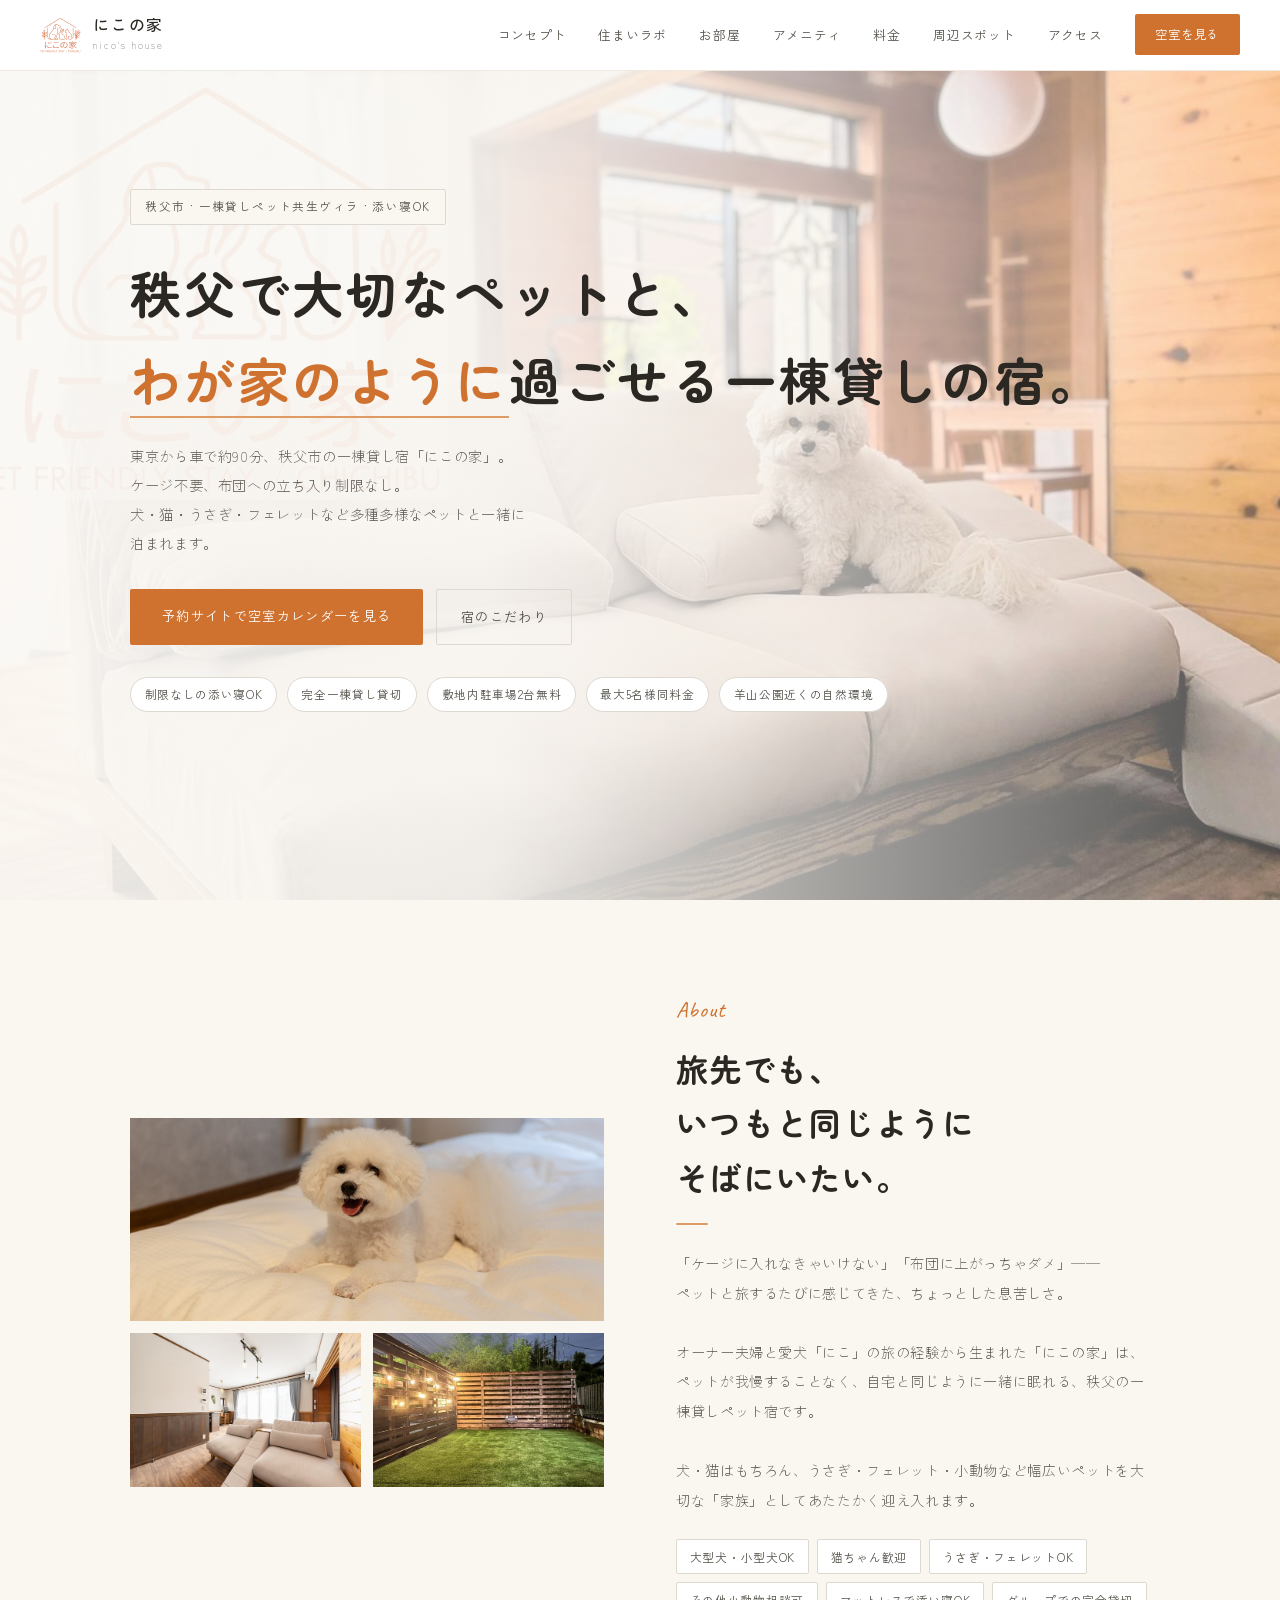
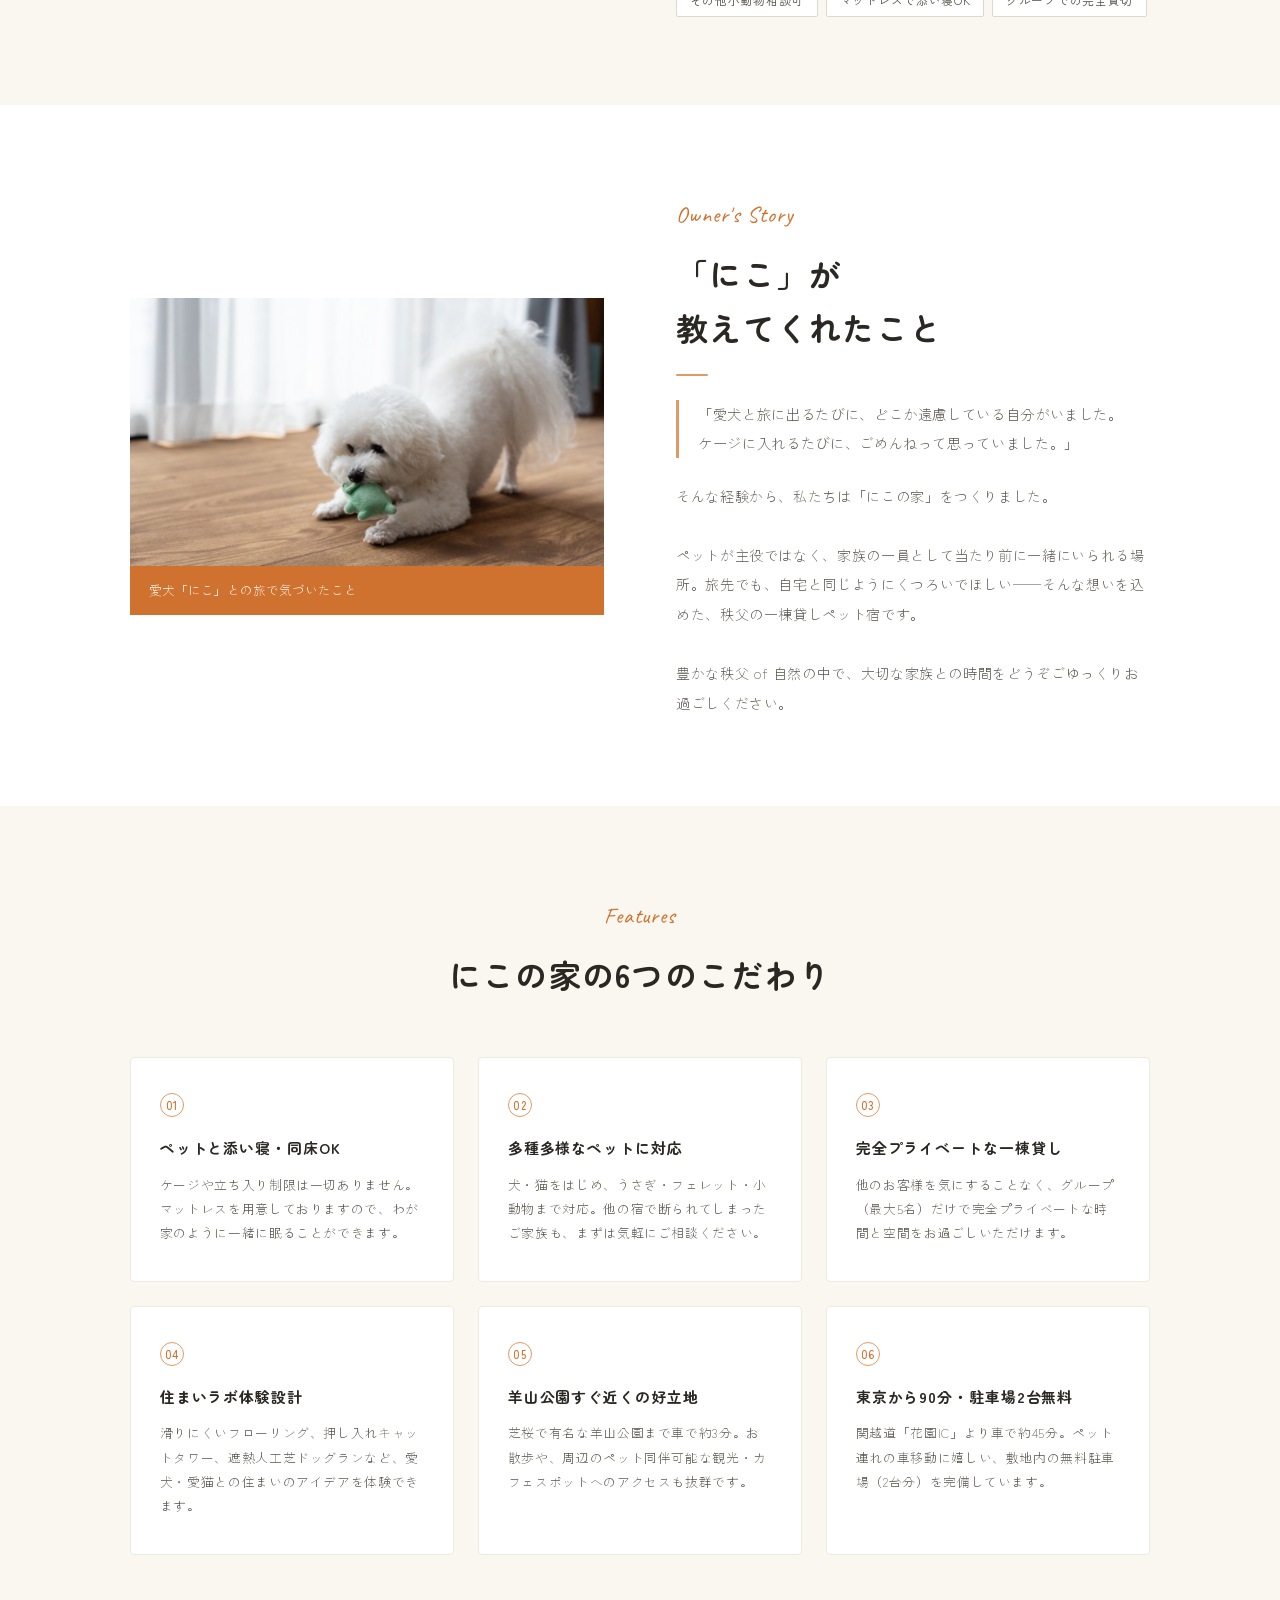
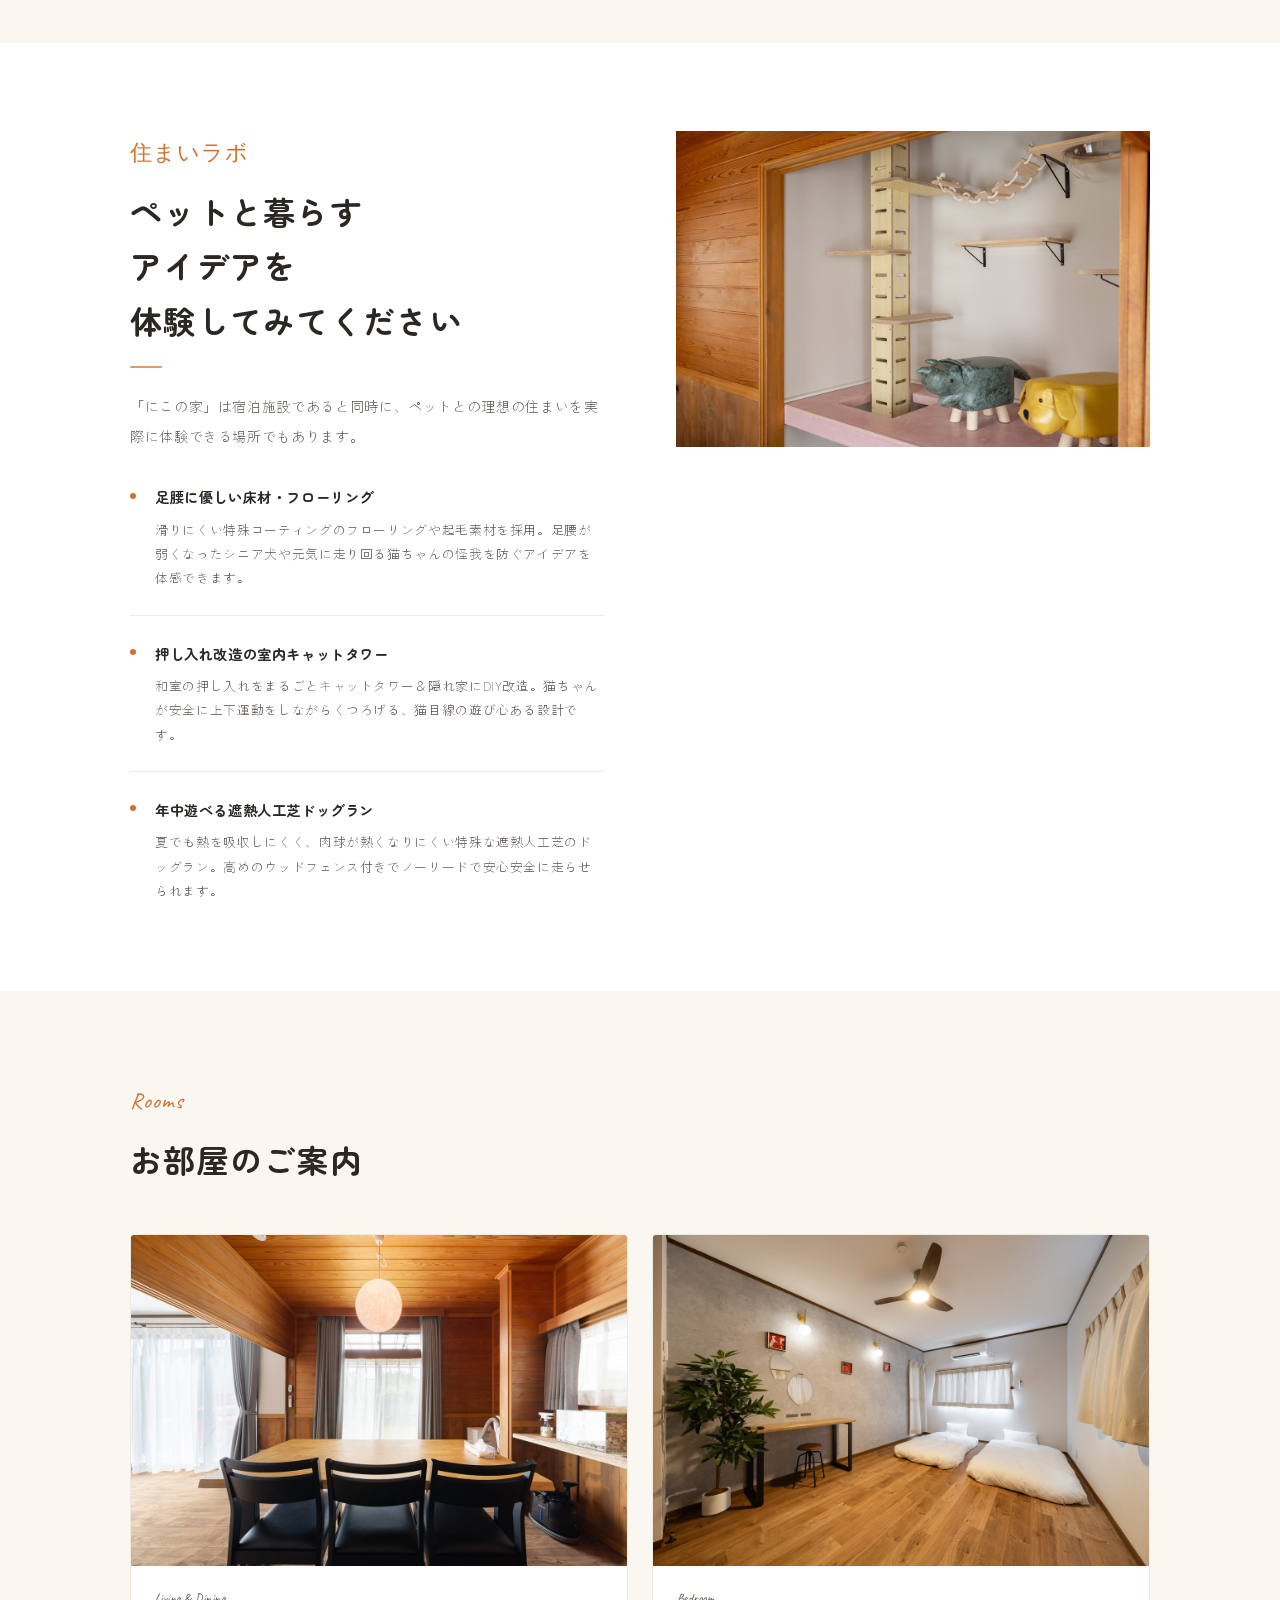
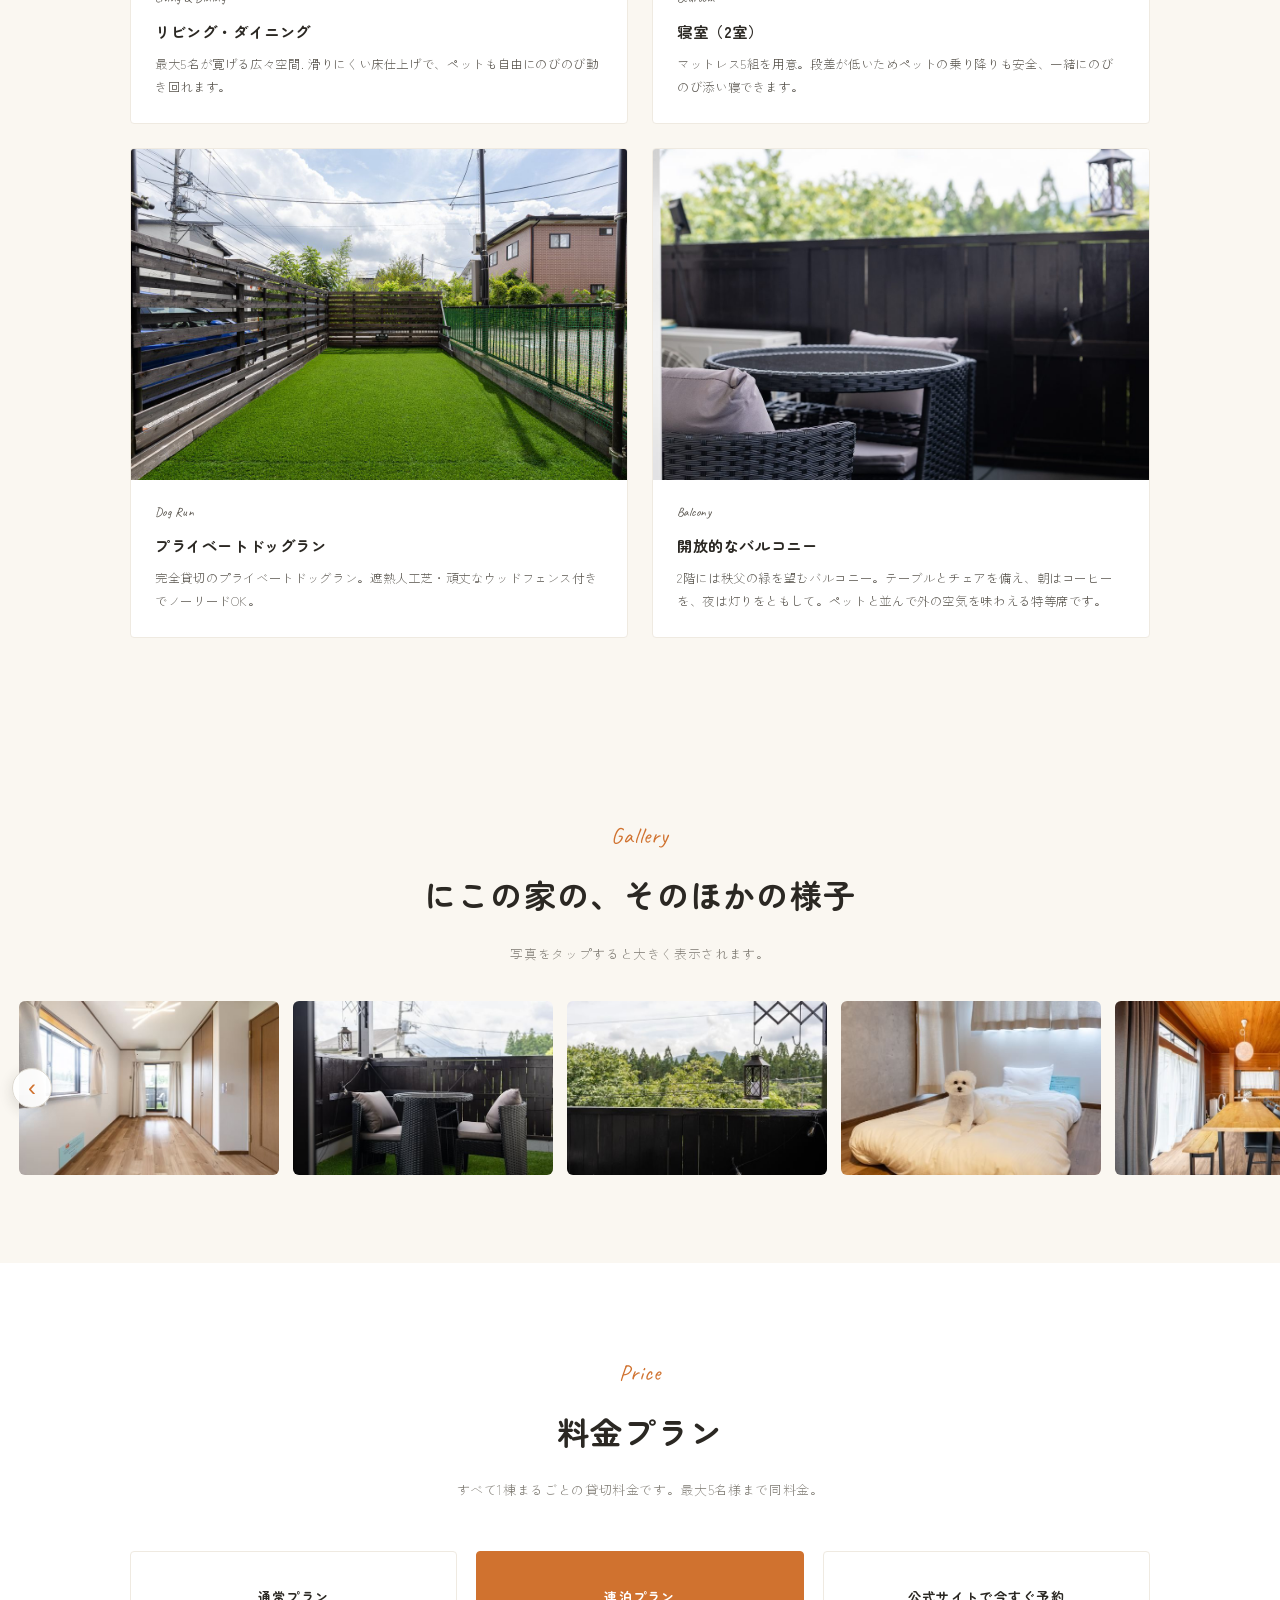
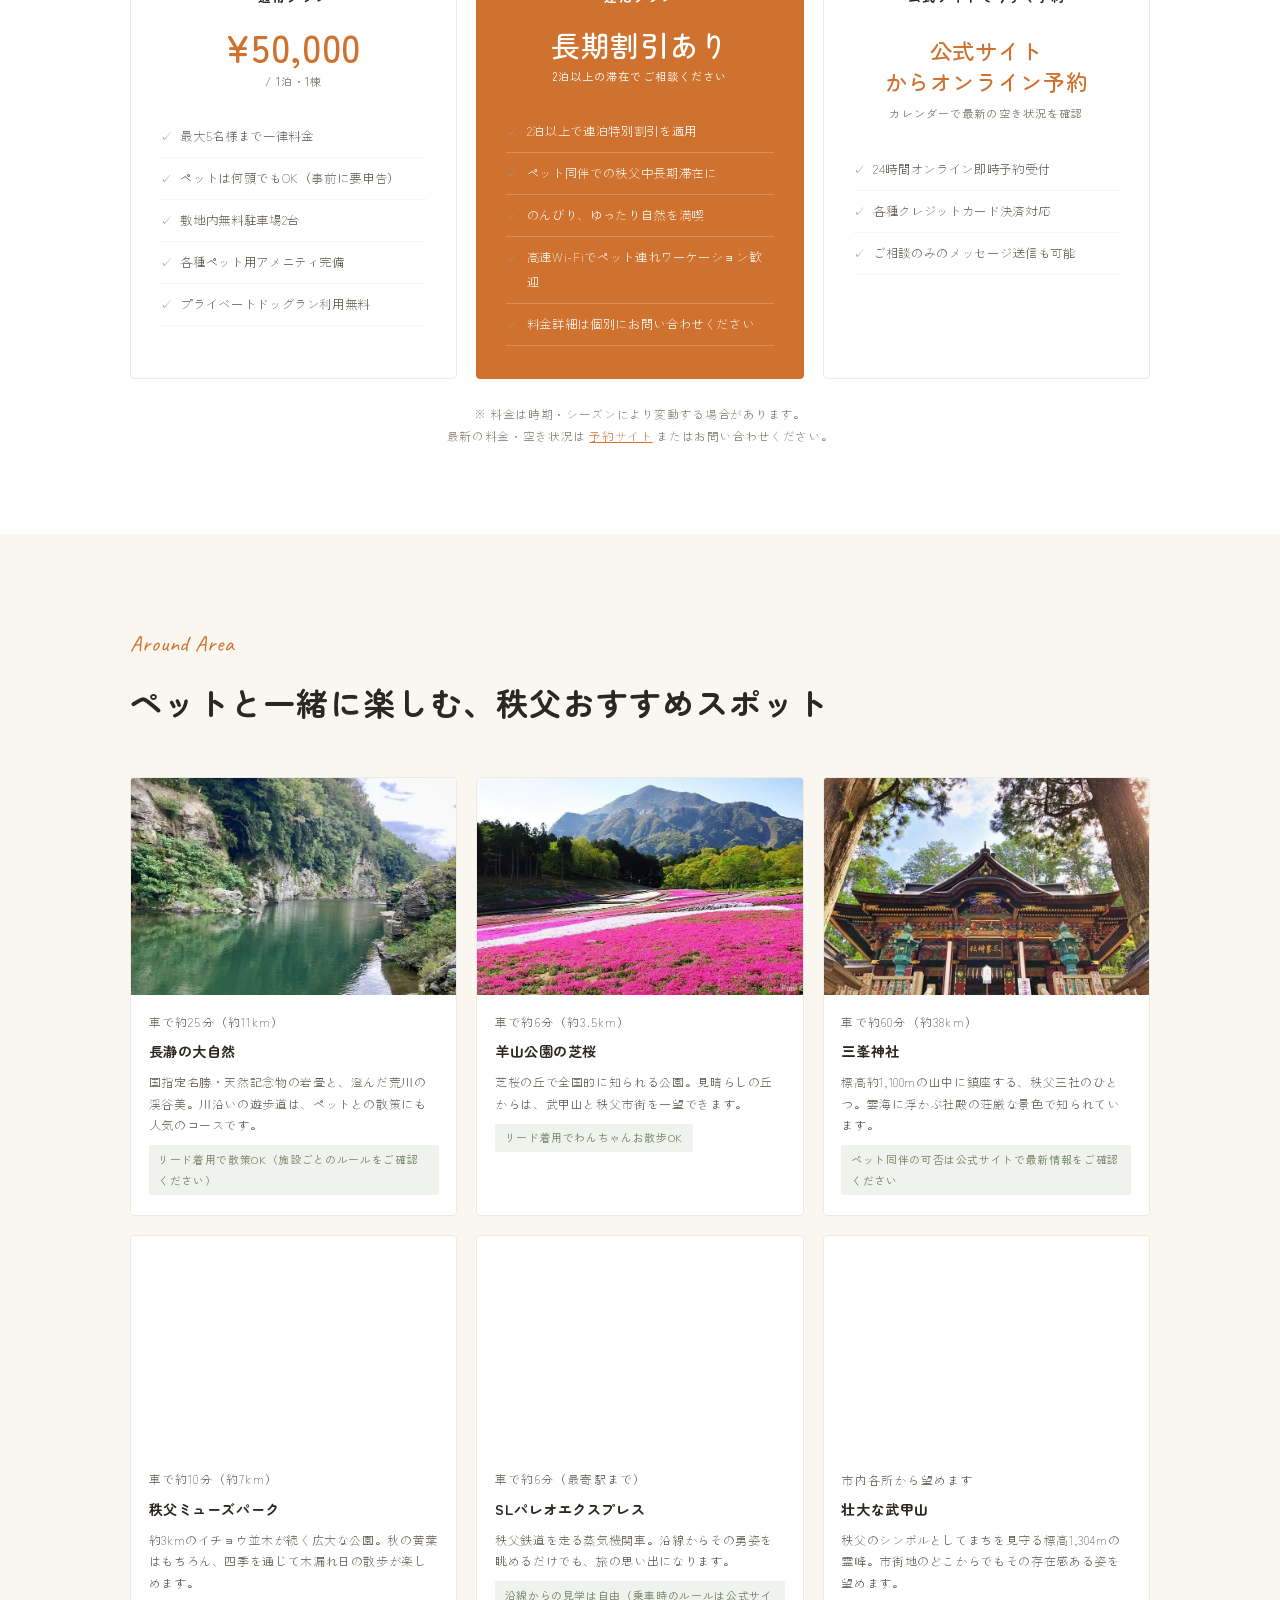
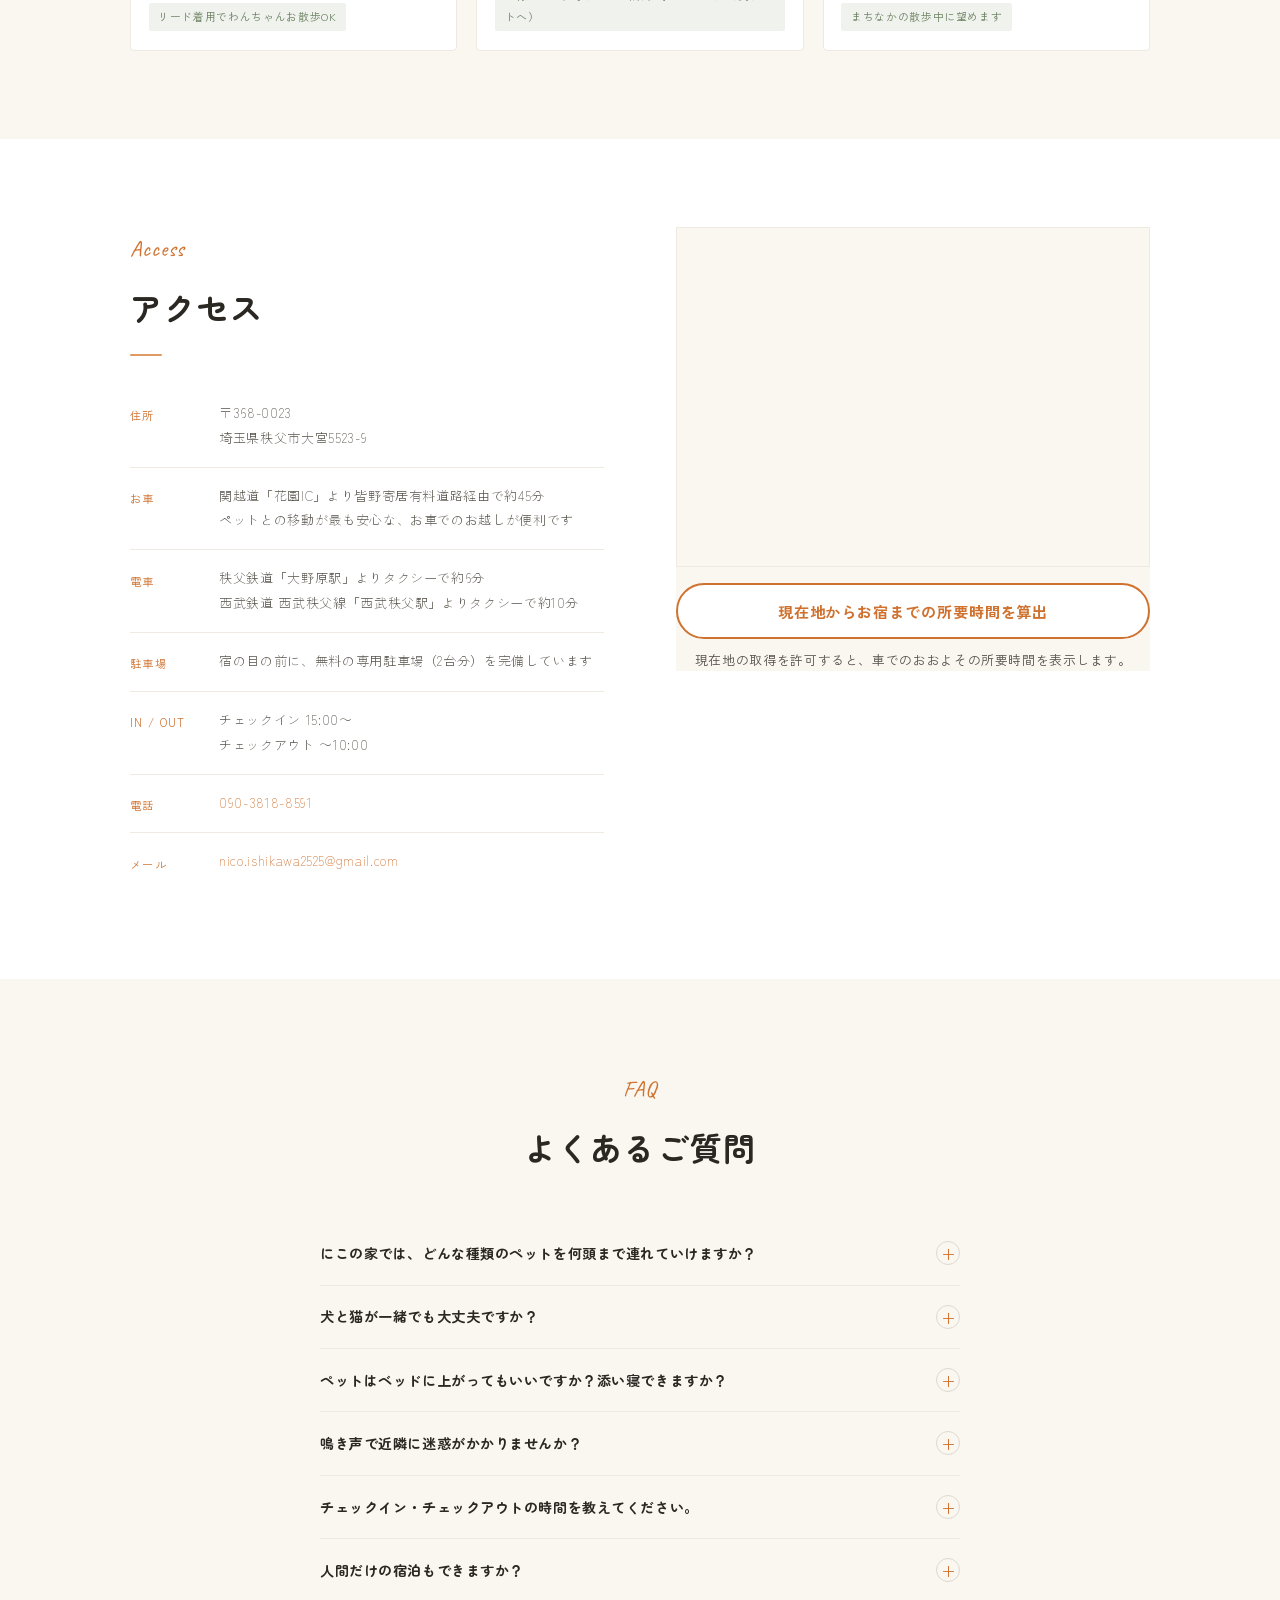
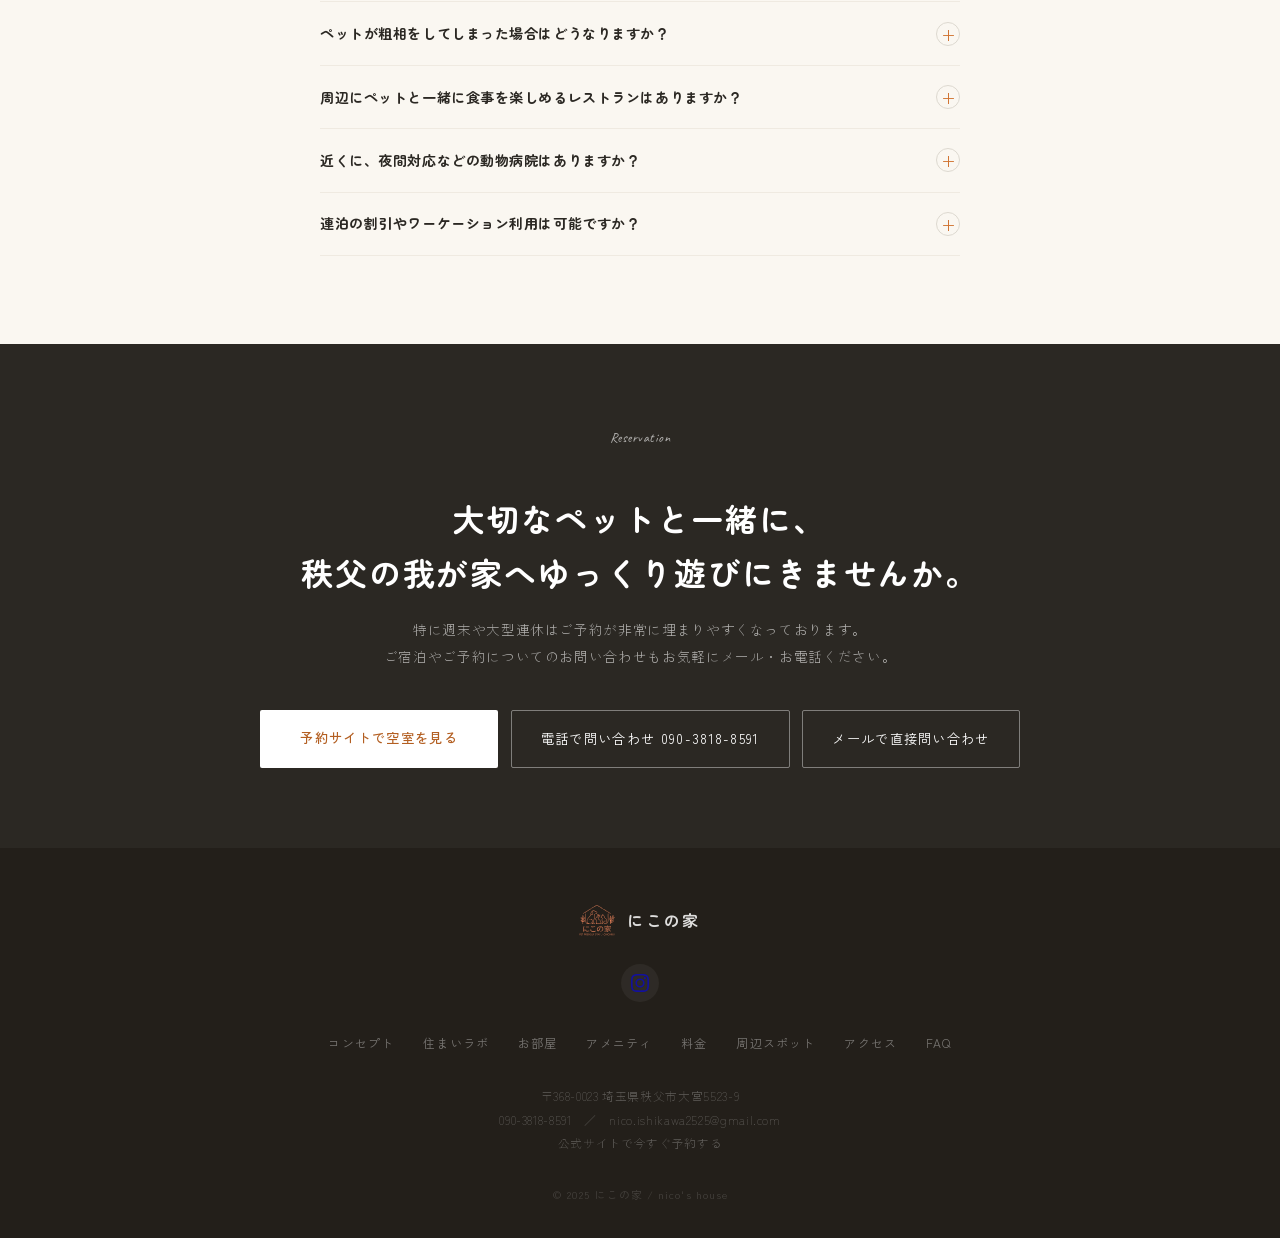
==== commit b69be878: "N-036 差戻し対応: index.htmlの色キーワードwhiteをvar(--offwhite)に置換 reviewer指摘: --offwhite: #FFFFFF が定義済みなのに、whit" ====
--- a/index.html
+++ b/index.html
@@ -280,7 +280,7 @@
 .pc-nav a:hover { color: var(--terra); }
 .nav-reserve {
   background: var(--terra);
-  color: white !important;
+  color: var(--offwhite) !important;
   padding: 0.5rem 1.3rem;
   border-radius: 2px;
   font-size: 0.78rem !important;
@@ -356,7 +356,7 @@
 }
 .btn-fill {
   background: var(--terra);
-  color: white;
+  color: var(--offwhite);
   text-decoration: none;
   padding: 0.85rem 2rem;
   font-size: 0.83rem;
@@ -386,7 +386,7 @@
   margin-top: 2rem;
 }
 .chip {
-  background: white;
+  background: var(--offwhite);
   border: 1px solid var(--linen);
   border-radius: 20px;
   font-size: 0.72rem;
@@ -466,7 +466,7 @@
   margin-top: 1.5rem;
 }
 .ctag {
-  background: white;
+  background: var(--offwhite);
   border: 1px solid var(--linen);
   border-radius: 2px;
   font-size: 0.73rem;
@@ -499,7 +499,7 @@
   bottom: -1px;
   left: 0; right: 0;
   background: var(--terra);
-  color: white;
+  color: var(--offwhite);
   font-size: 0.78rem;
   letter-spacing: 0.08em;
   padding: 0.75rem 1.2rem;
@@ -527,7 +527,7 @@
   gap: 1.5rem;
 }
 .feat-card {
-  background: white;
+  background: var(--offwhite);
   padding: 2.2rem 1.8rem;
   border: 1px solid var(--paper-dk);
   border-radius: 4px;
@@ -625,7 +625,7 @@
   gap: 1.5rem;
 }
 .room-card {
-  background: white;
+  background: var(--offwhite);
   border: 1px solid var(--paper-dk);
   border-radius: 4px;
   overflow: hidden;
@@ -681,7 +681,7 @@
   gap: 1.2rem;
 }
 .price-card {
-  background: white;
+  background: var(--offwhite);
   border: 1px solid var(--paper-dk);
   border-radius: 4px;
   padding: 2rem 1.8rem;
@@ -691,7 +691,7 @@
   background: var(--terra);
   border-color: var(--terra);
 }
-.price-card.main * { color: white !important; }
+.price-card.main * { color: var(--offwhite) !important; }
 .price-plan {
   font-size: 0.82rem;
   font-weight: 500;
@@ -706,7 +706,7 @@
   line-height: 1;
   margin-bottom: 0.3rem;
 }
-.price-card.main .price-amount { color: white; }
+.price-card.main .price-amount { color: var(--offwhite); }
 .price-unit {
   font-size: 0.7rem;
   color: var(--text-lt);
@@ -750,7 +750,7 @@
   gap: 1.2rem;
 }
 .area-card {
-  background: white;
+  background: var(--offwhite);
   border: 1px solid var(--paper-dk);
   border-radius: 4px;
   overflow: hidden;
@@ -877,7 +877,7 @@
 .faq-item.open .faq-icon {
   transform: rotate(45deg);
   background: var(--terra);
-  color: white;
+  color: var(--offwhite);
   border-color: var(--terra);
 }
 .faq-a {
@@ -909,7 +909,7 @@
 .reserve h2 {
   font-size: clamp(1.4rem, 3vw, 2rem);
   font-weight: 500;
-  color: white;
+  color: var(--offwhite);
   letter-spacing: 0.06em;
   margin-bottom: 1rem;
   line-height: 1.7;
@@ -928,7 +928,7 @@
   flex-wrap: wrap;
 }
 .btn-white {
-  background: white;
+  background: var(--offwhite);
   color: var(--terra-dk);
   text-decoration: none;
   padding: 0.9rem 2.5rem;
@@ -942,7 +942,7 @@
 .btn-white:hover { background: var(--paper); }
 .btn-line-w {
   border: 1.5px solid var(--overlay-white-40);
-  color: white;
+  color: var(--offwhite);
   text-decoration: none;
   padding: 0.9rem 1.8rem;
   font-size: 0.83rem;
@@ -1058,7 +1058,7 @@
   left: 50%;
   transform: translateX(-50%) translateY(100px);
   background: var(--brown);
-  color: white;
+  color: var(--offwhite);
   padding: 0.8rem 1.6rem;
   border-radius: 4px;
   font-size: 0.8rem;
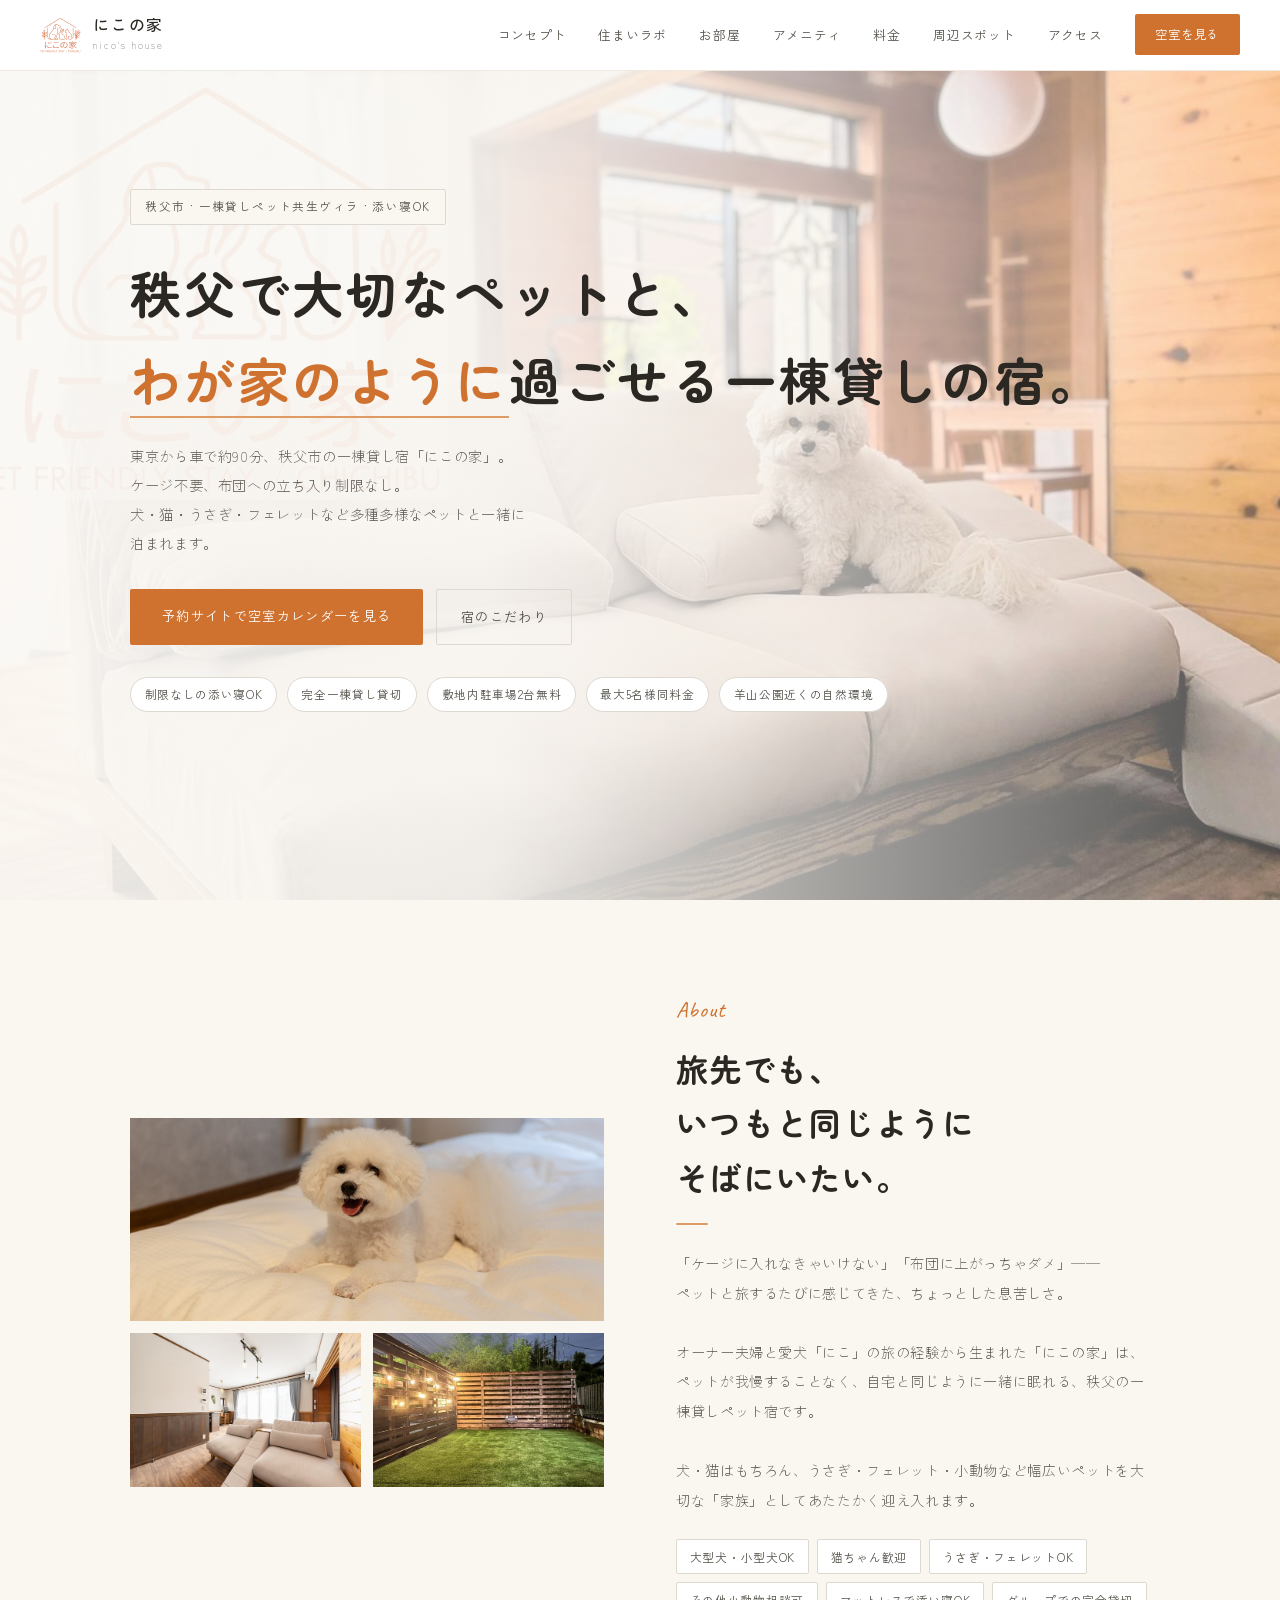
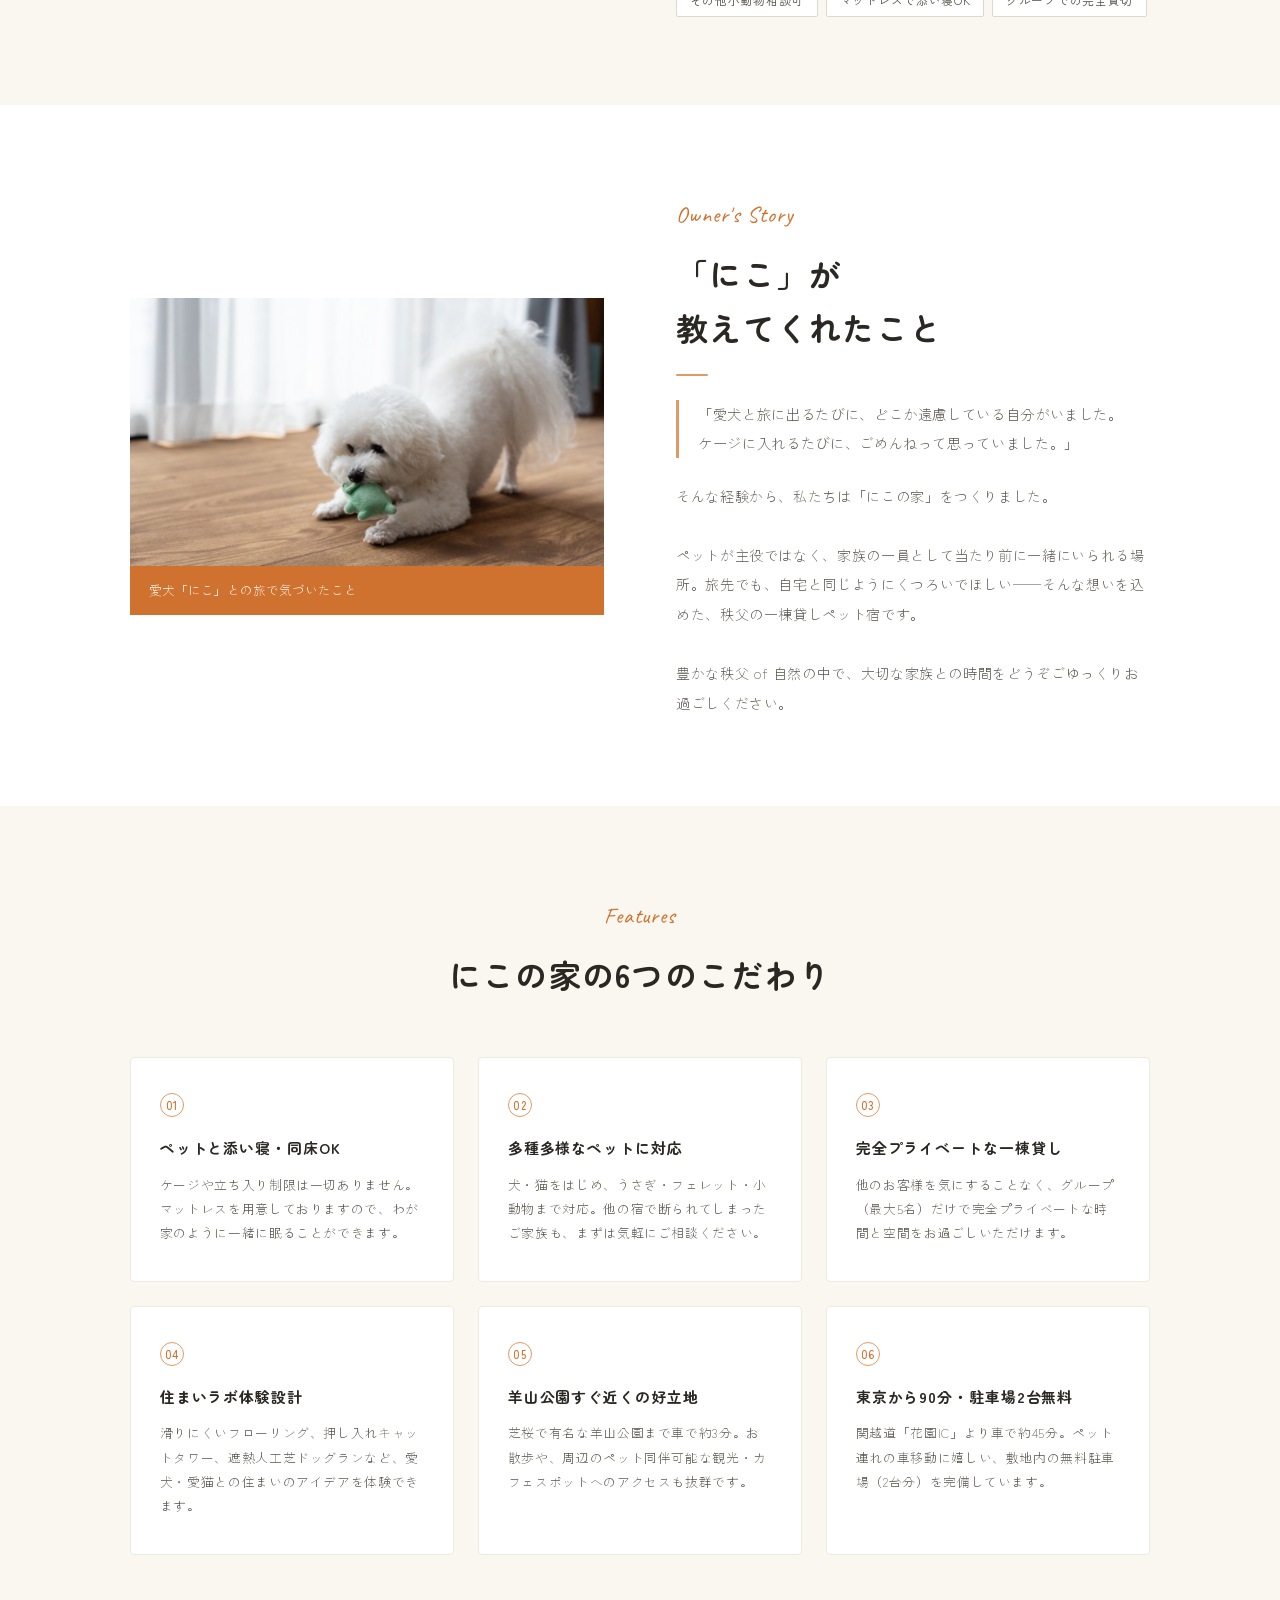
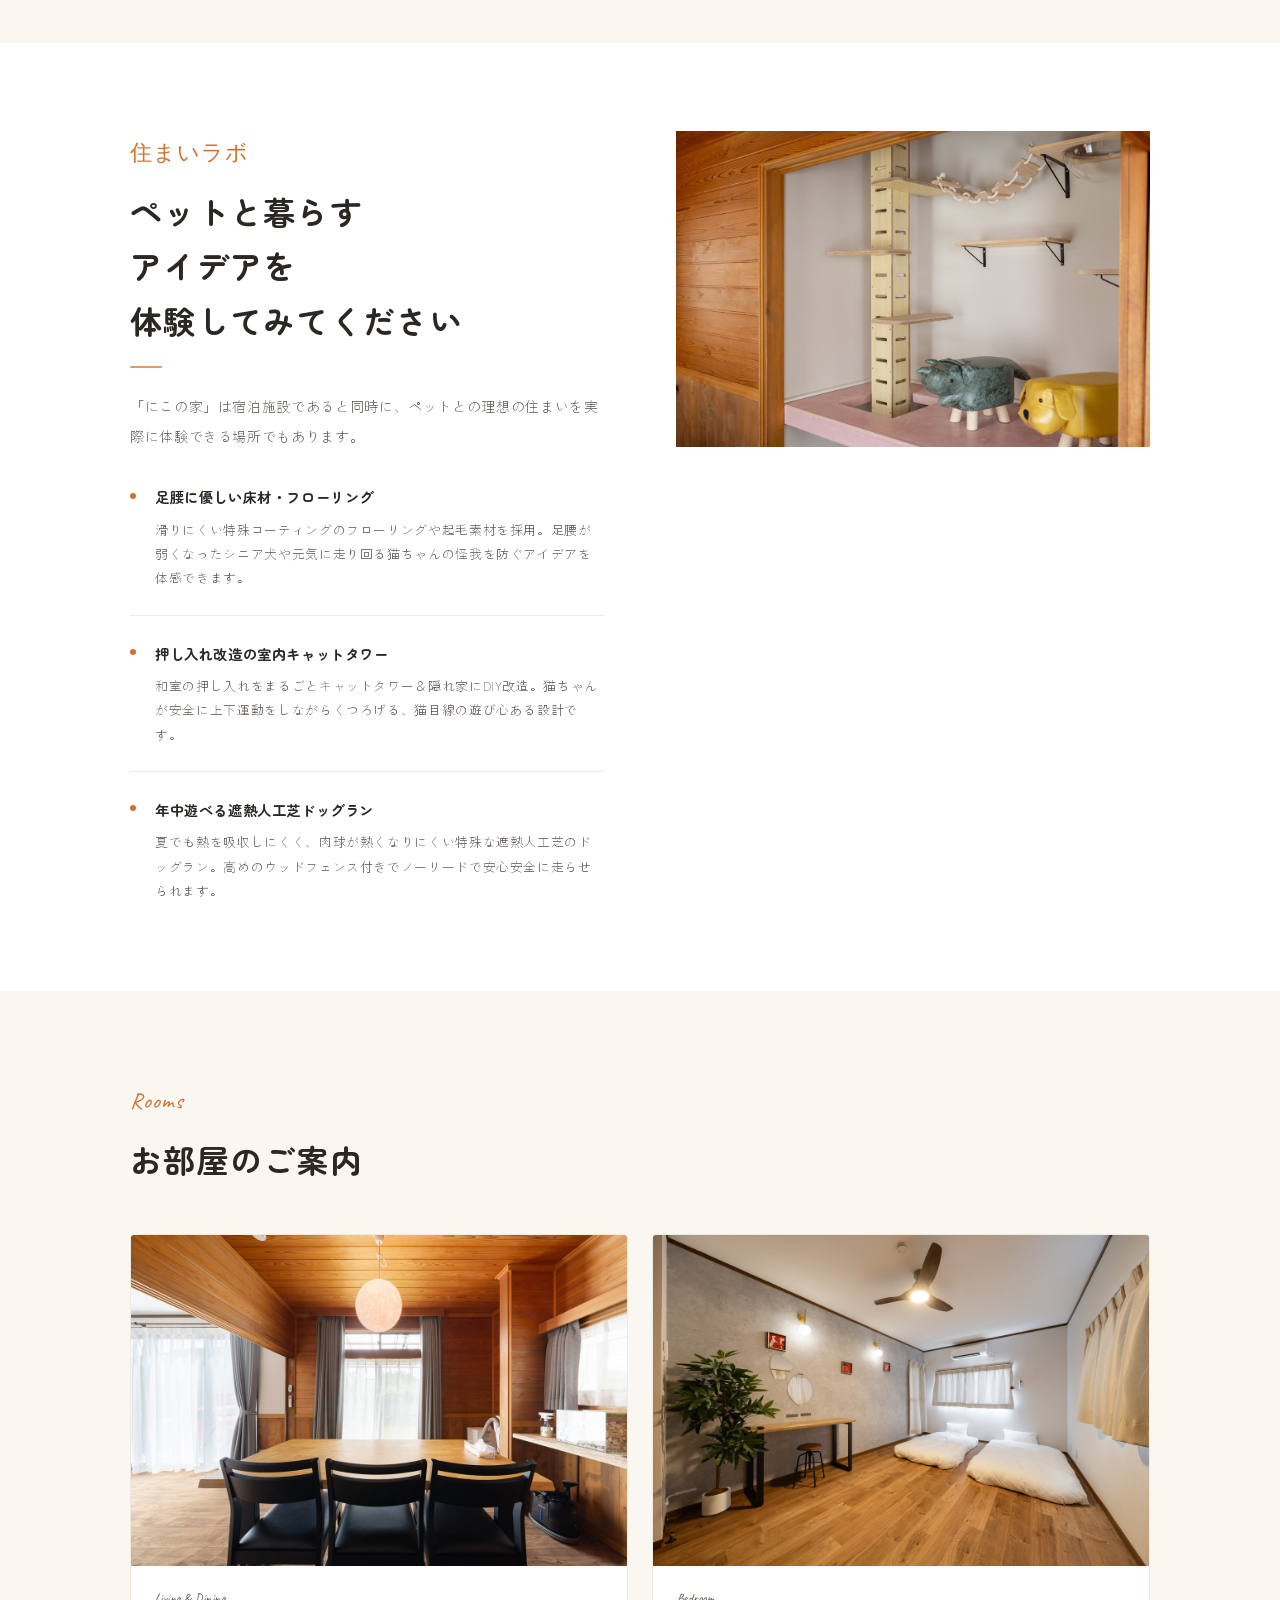
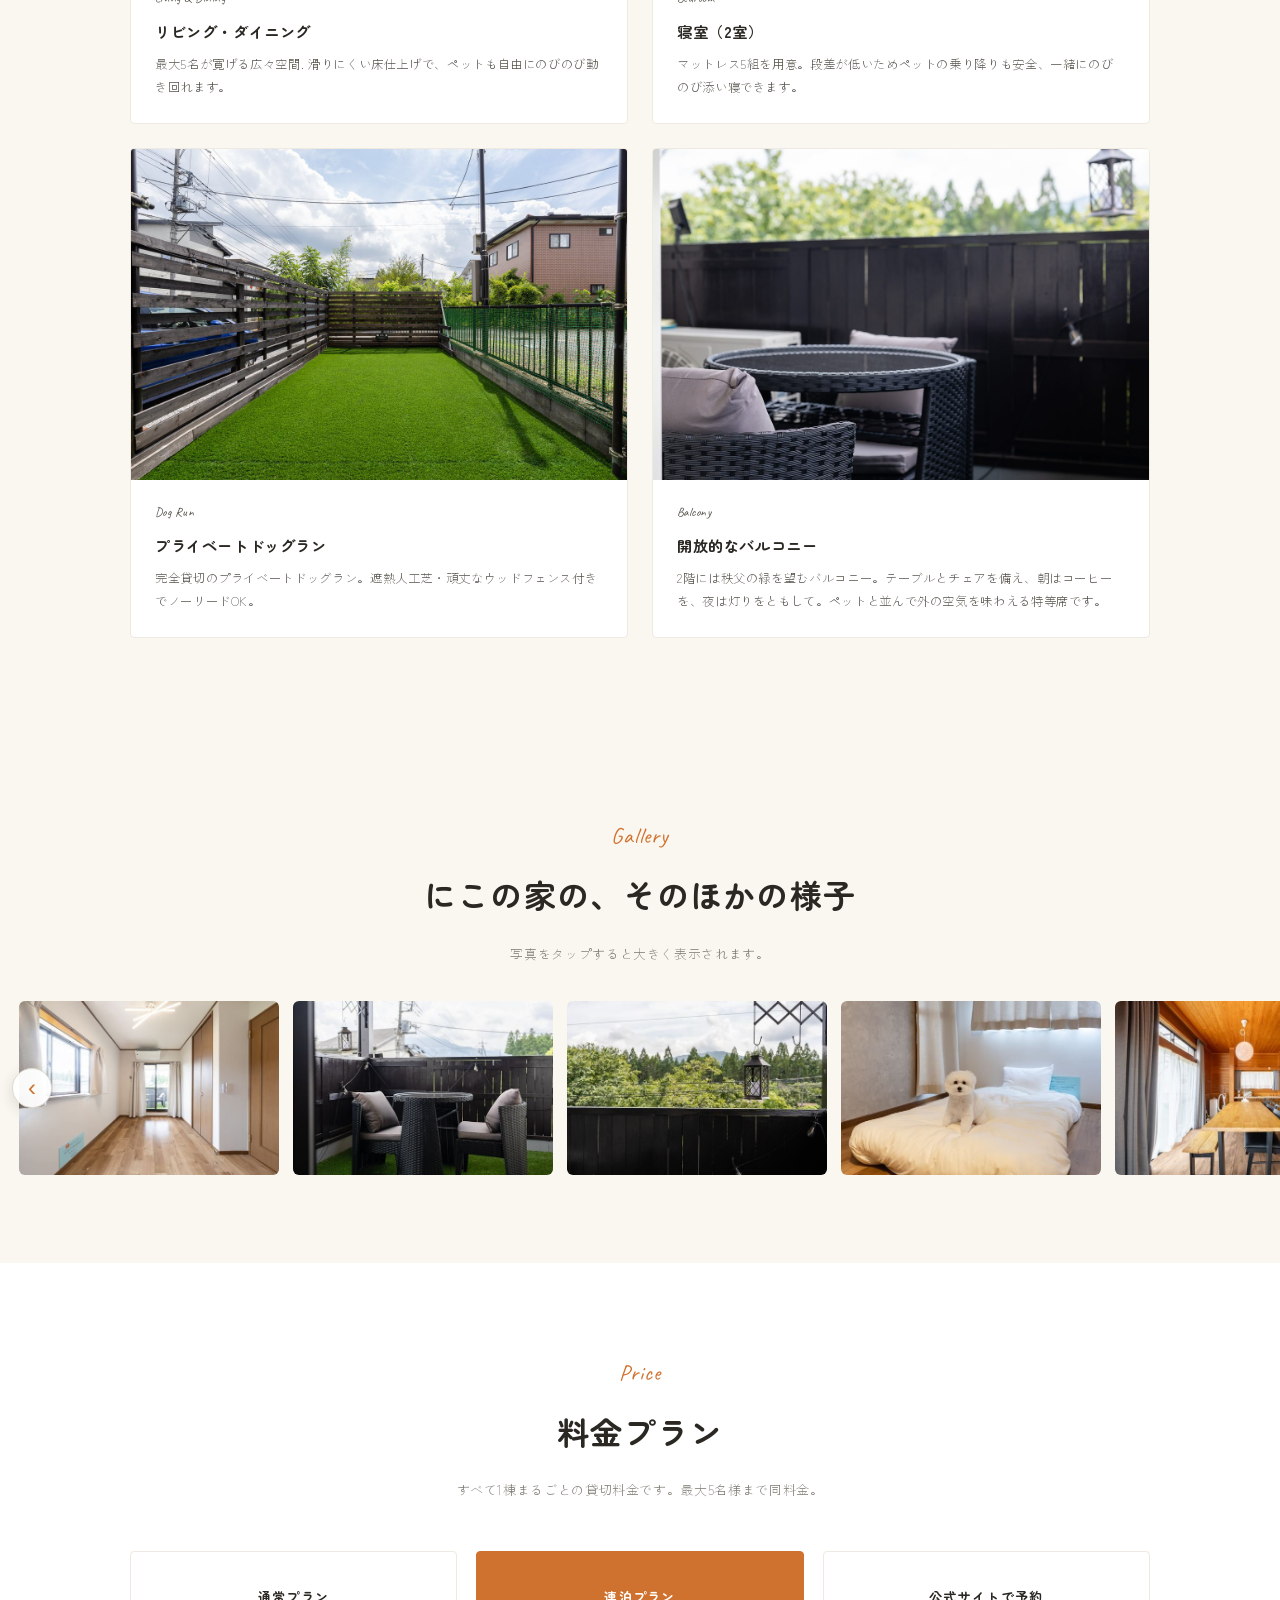
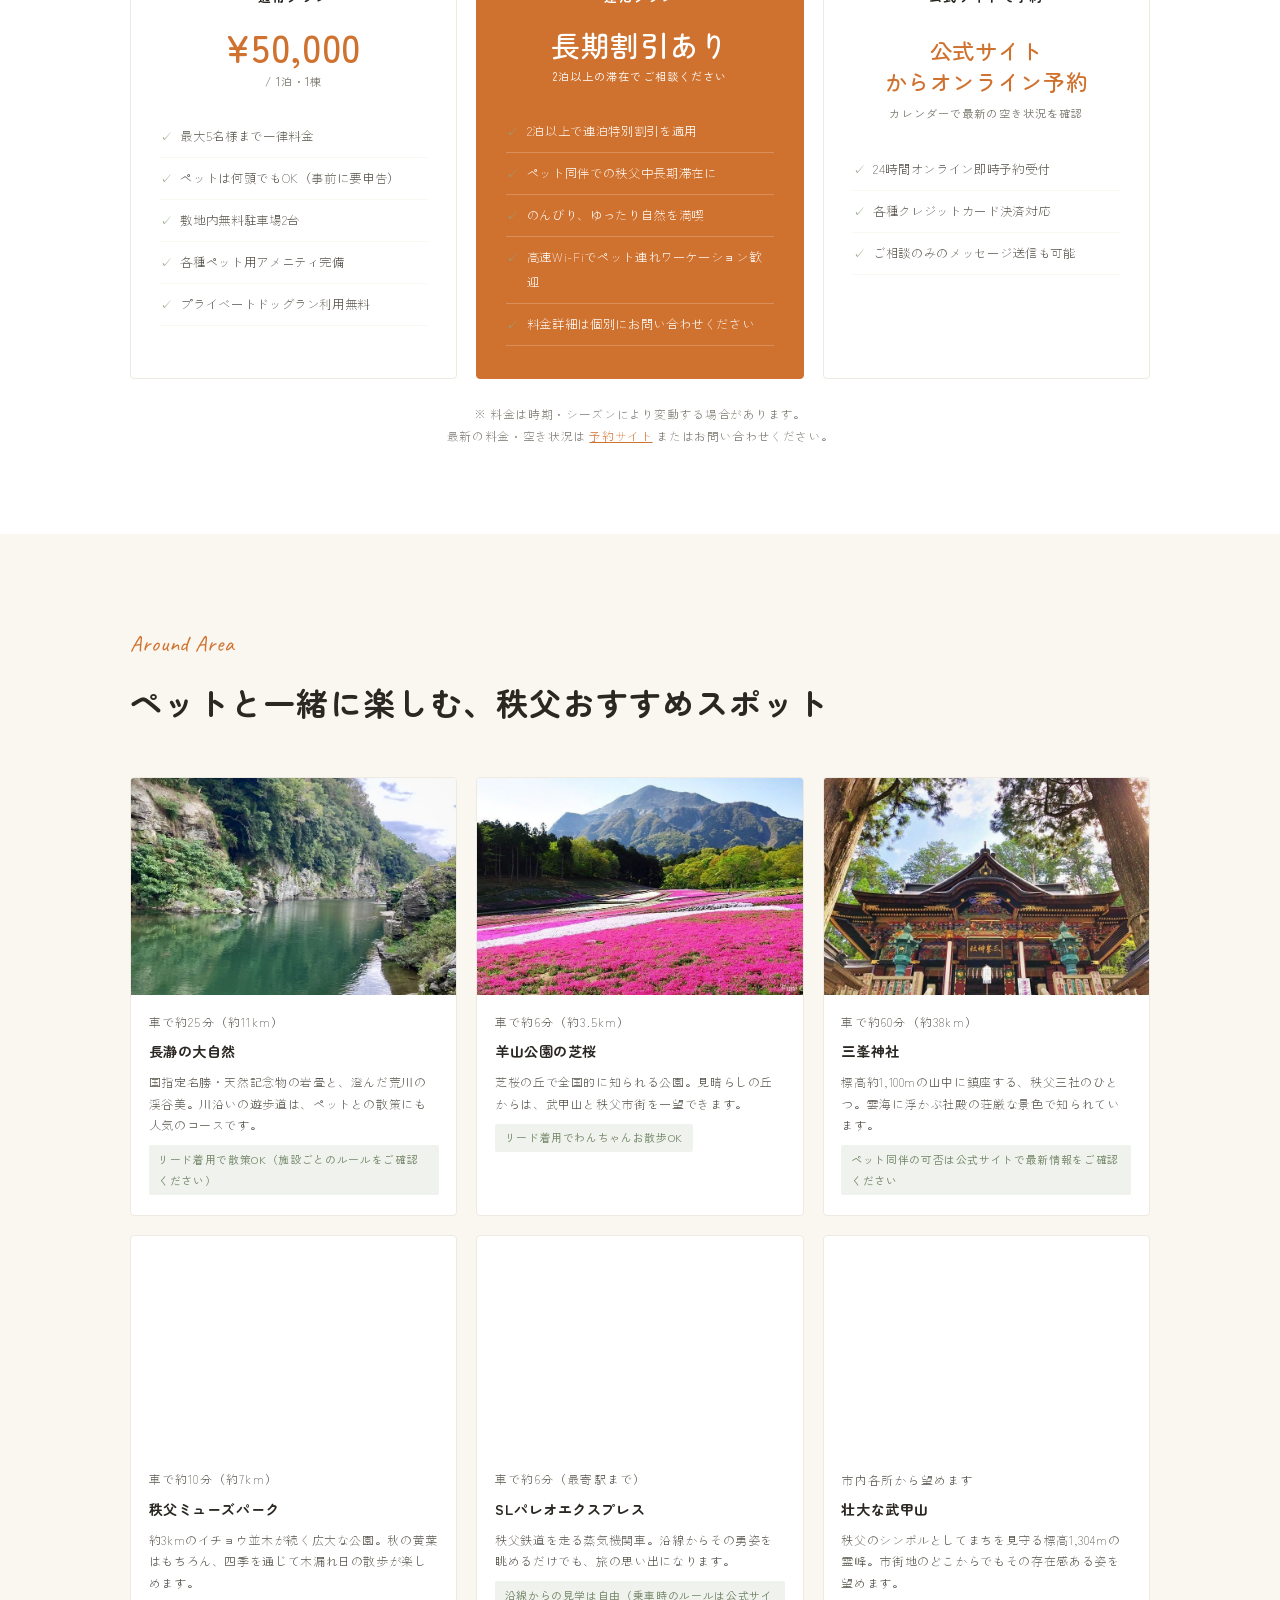
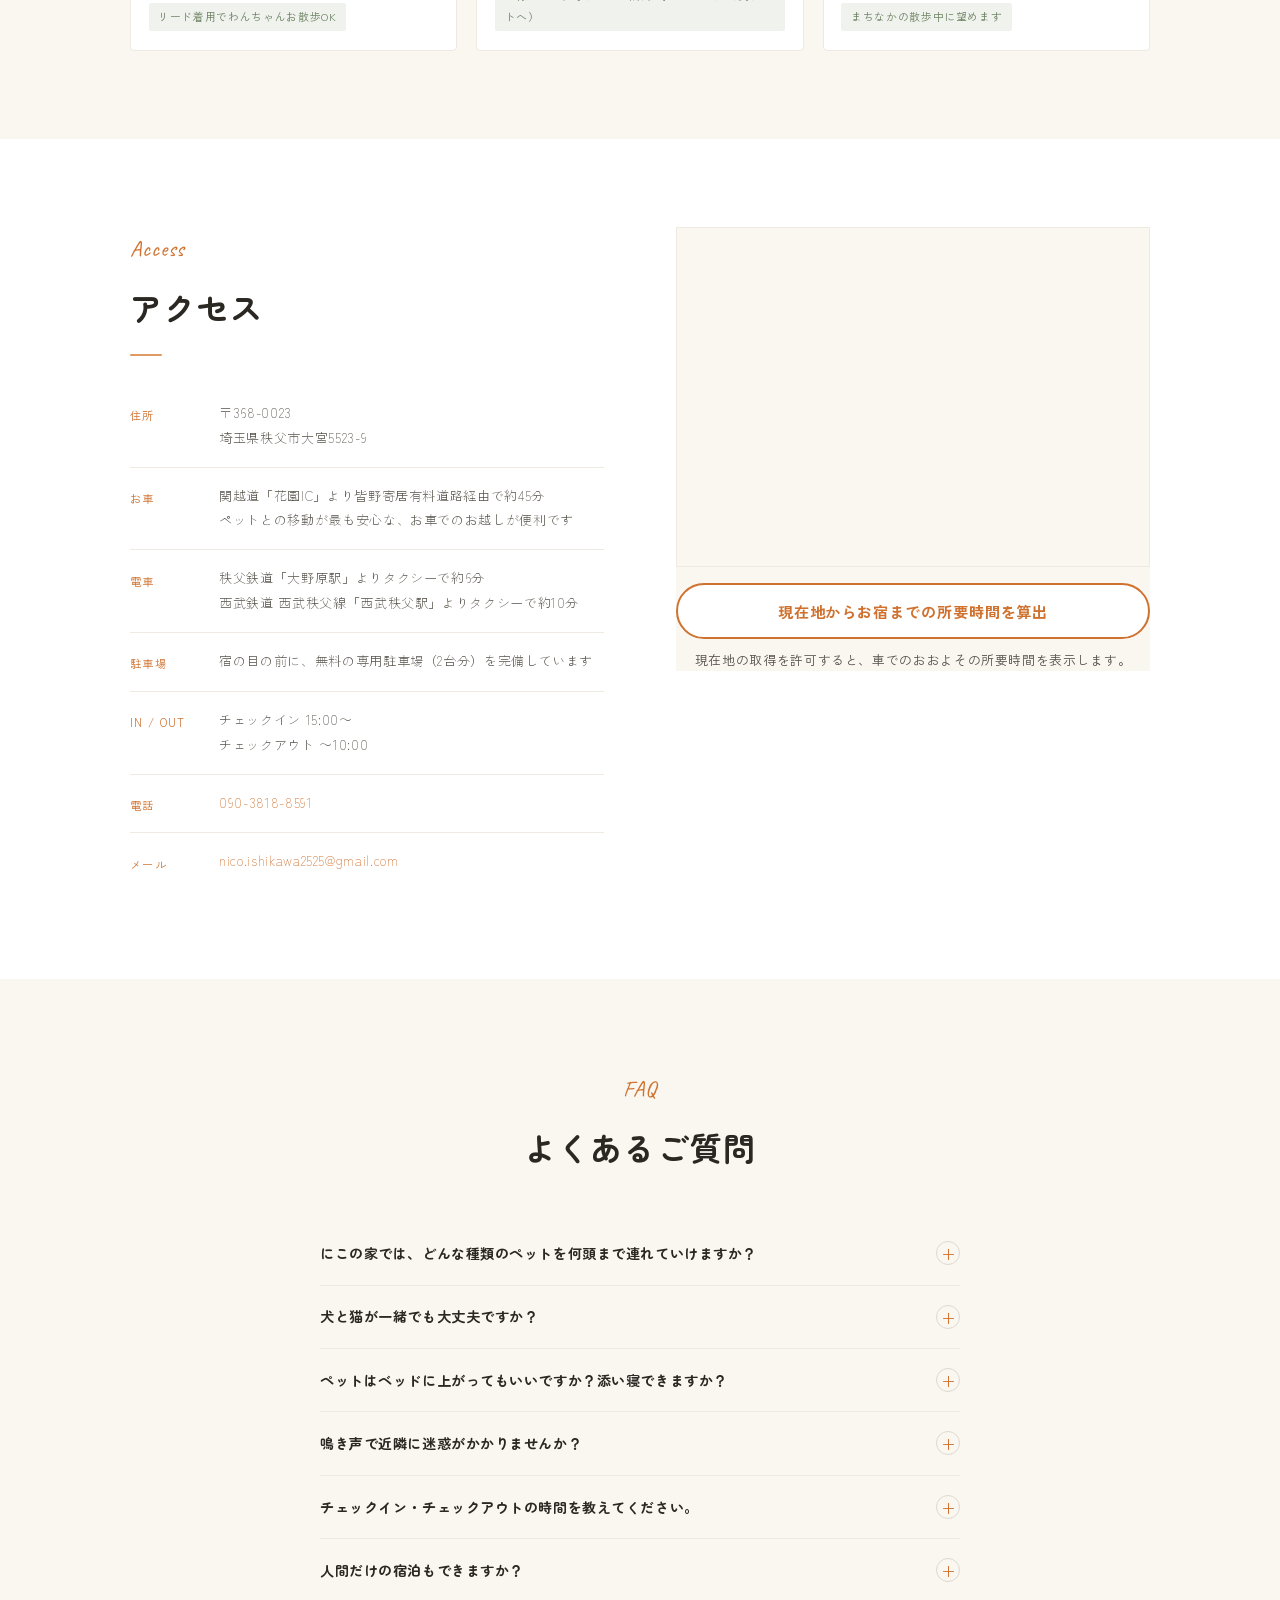
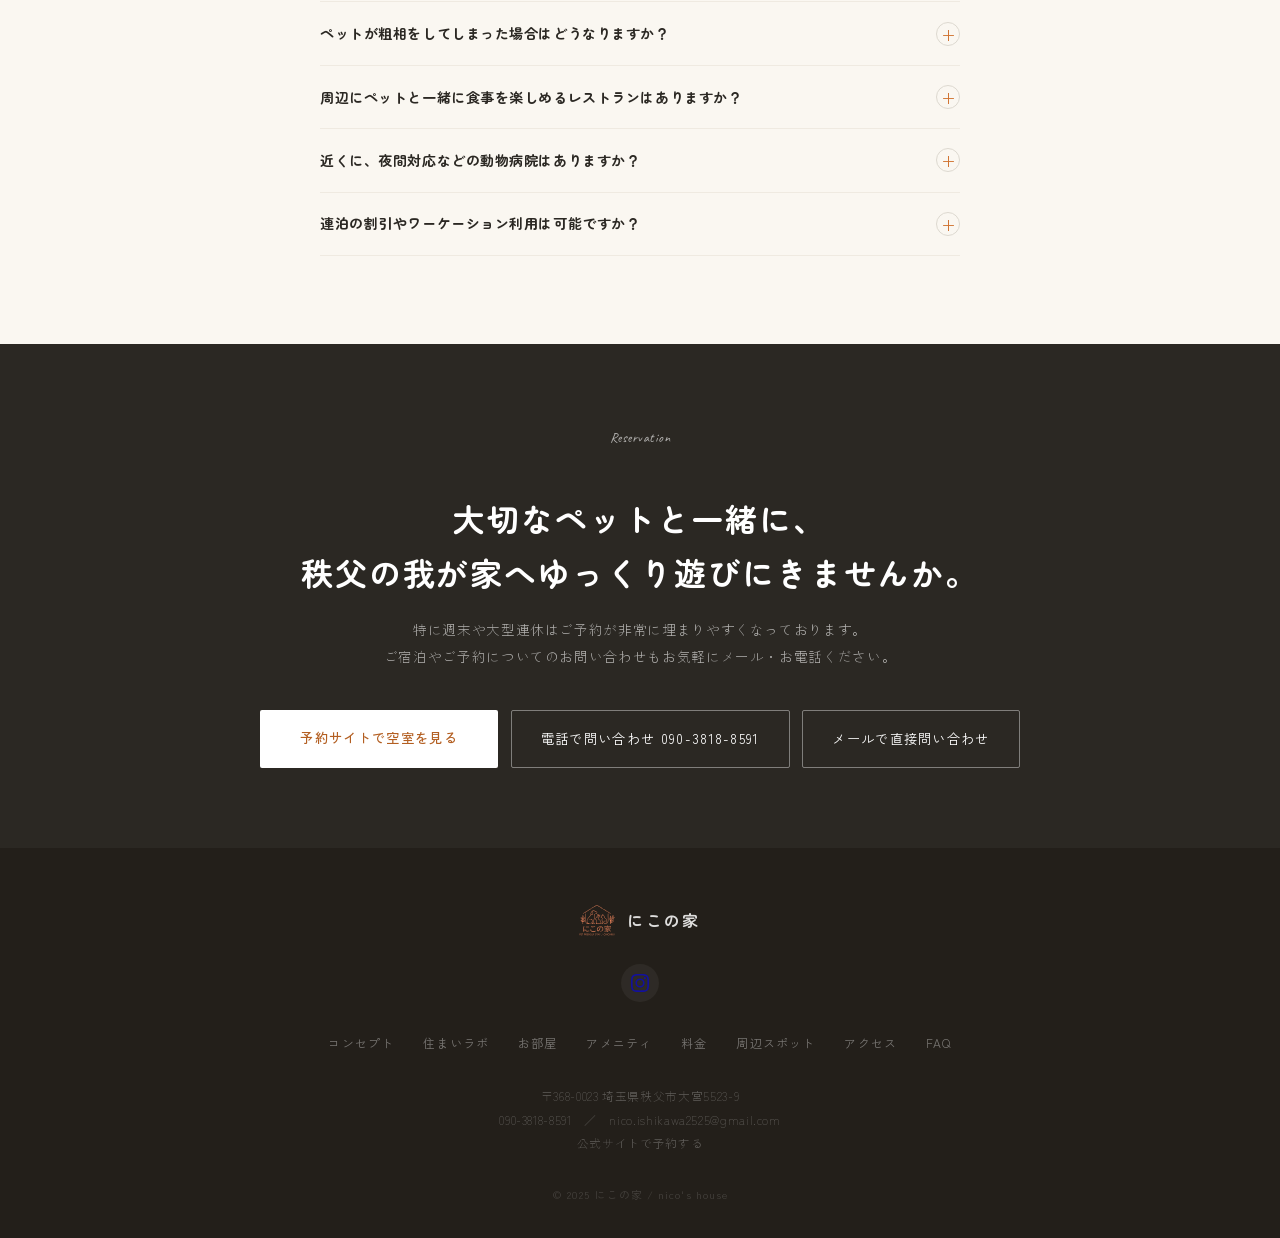
==== commit 9a5c440e: "禁止語「今すぐ」2件を言い換え（2026-09-18 代表「Aで承認」） DESIGN.md「5. 使わない → 煽り：『今すぐ』」に反していた2箇所を直した。 - 1589行 料金カード見出し: 公" ====
--- a/index.html
+++ b/index.html
@@ -1586,7 +1586,7 @@
         </ul>
       </div>
       <div class="price-card reveal">
-        <p class="price-plan">公式サイトで今すぐ予約</p>
+        <p class="price-plan">公式サイトで予約</p>
         <div class="price-amount" style="font-size:1.4rem;padding-top:0.5rem;line-height:1.4;">公式サイト<br>からオンライン予約</div>
         <p class="price-unit">カレンダーで最新の空き状況を確認</p>
         <ul class="price-list">
@@ -1850,7 +1850,7 @@
   <p class="footer-info">
     〒368-0023 埼玉県秩父市大宮5523-9<br>
     <a href="tel:09038188591" class="prevent-desktop-link">090-3818-8591</a>　／　<a href="mailto:nico.ishikawa2525@gmail.com" class="prevent-desktop-link">nico.ishikawa2525@gmail.com</a><br>
-    <a data-cta="footer" href="https://nicoshouse.airhost.co/ja" target="_blank" rel="noopener">公式サイトで今すぐ予約する</a>
+    <a data-cta="footer" href="https://nicoshouse.airhost.co/ja" target="_blank" rel="noopener">公式サイトで予約する</a>
   </p>
   <p class="footer-copy">© 2025 にこの家 / nico's house</p>
 </footer>
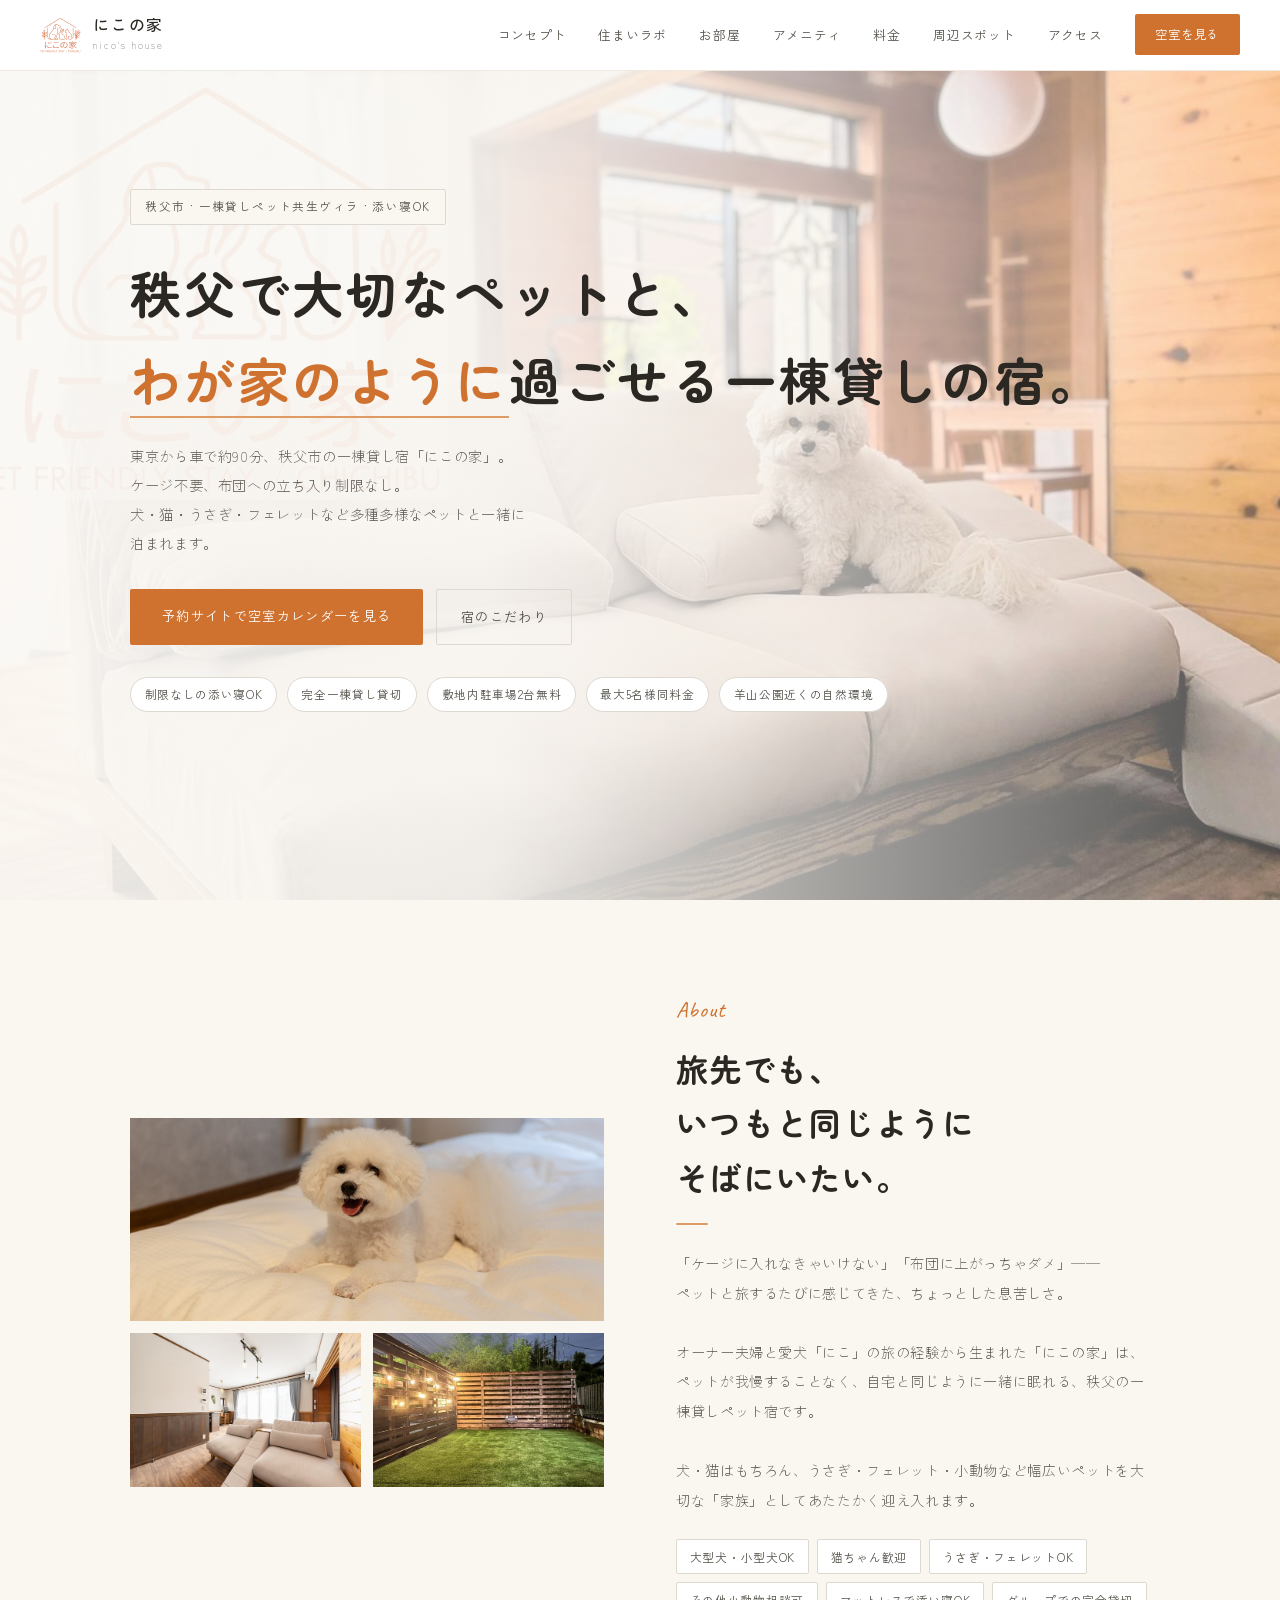
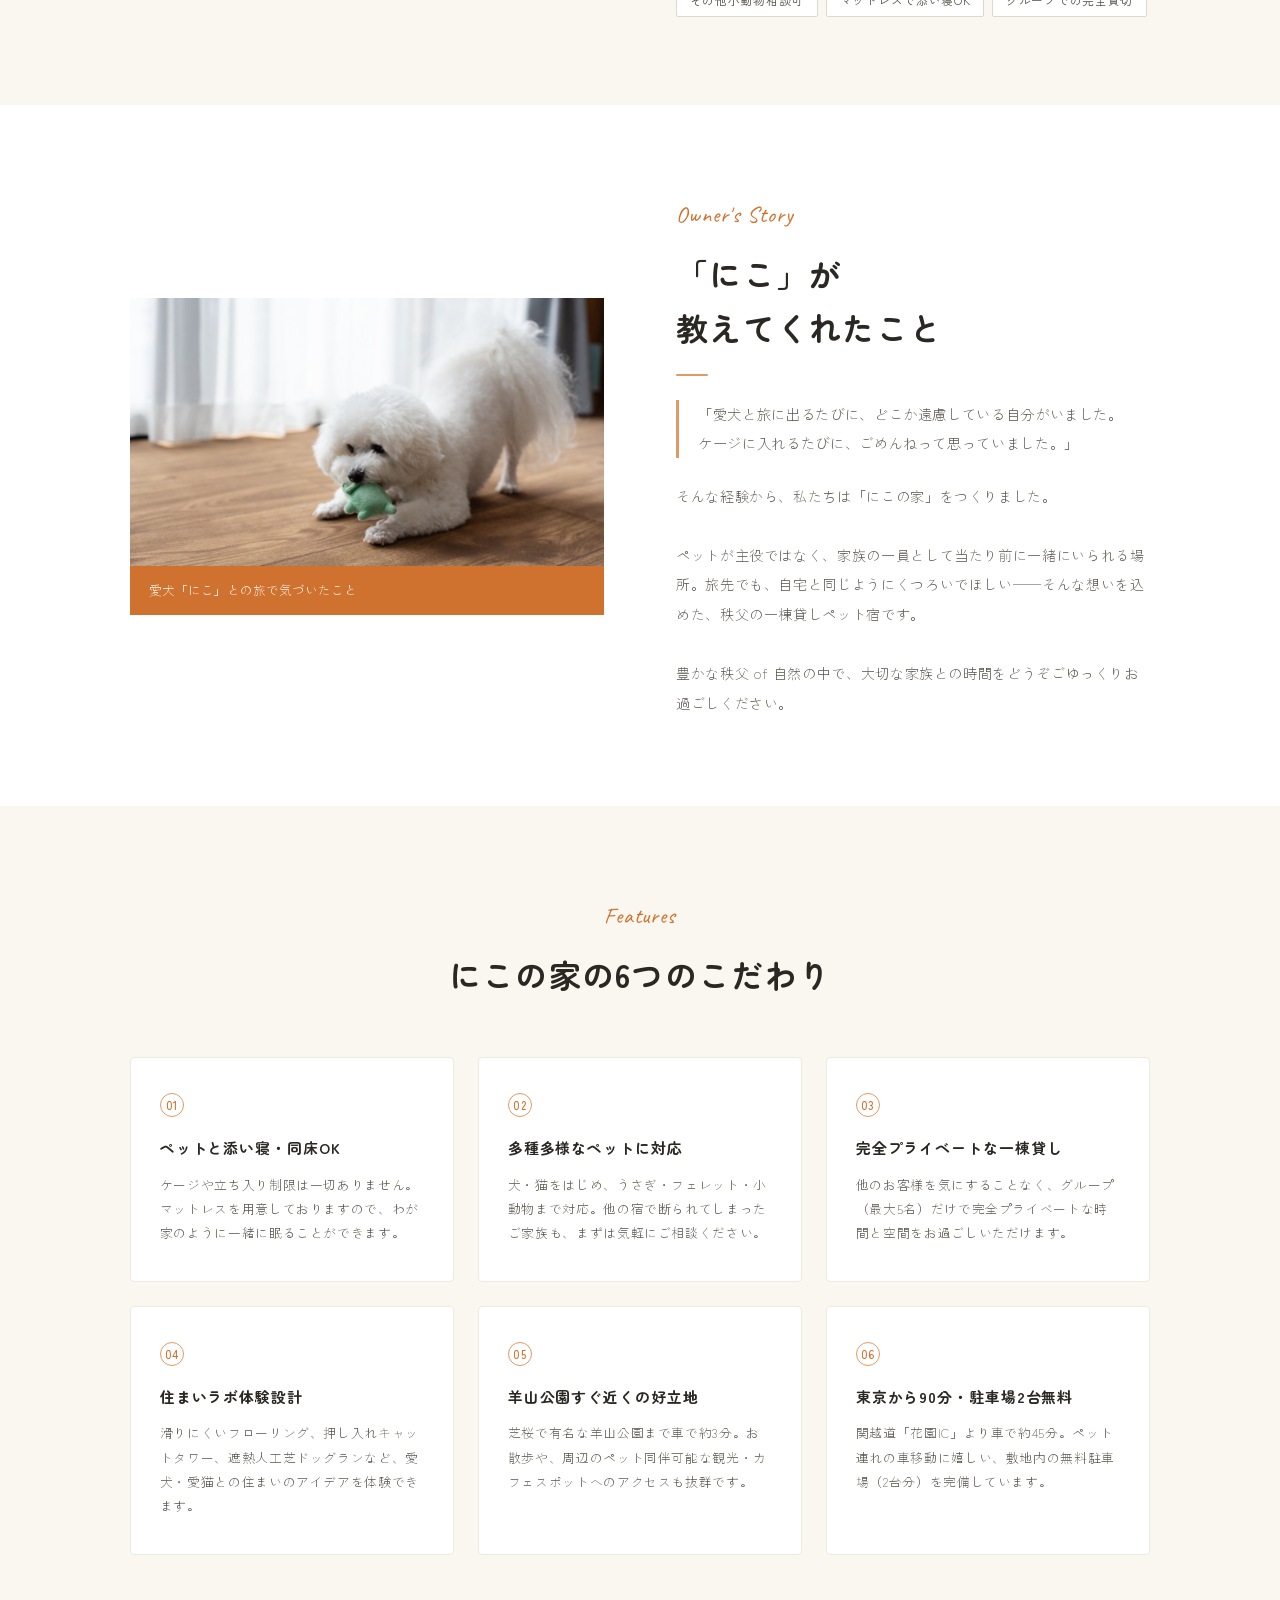
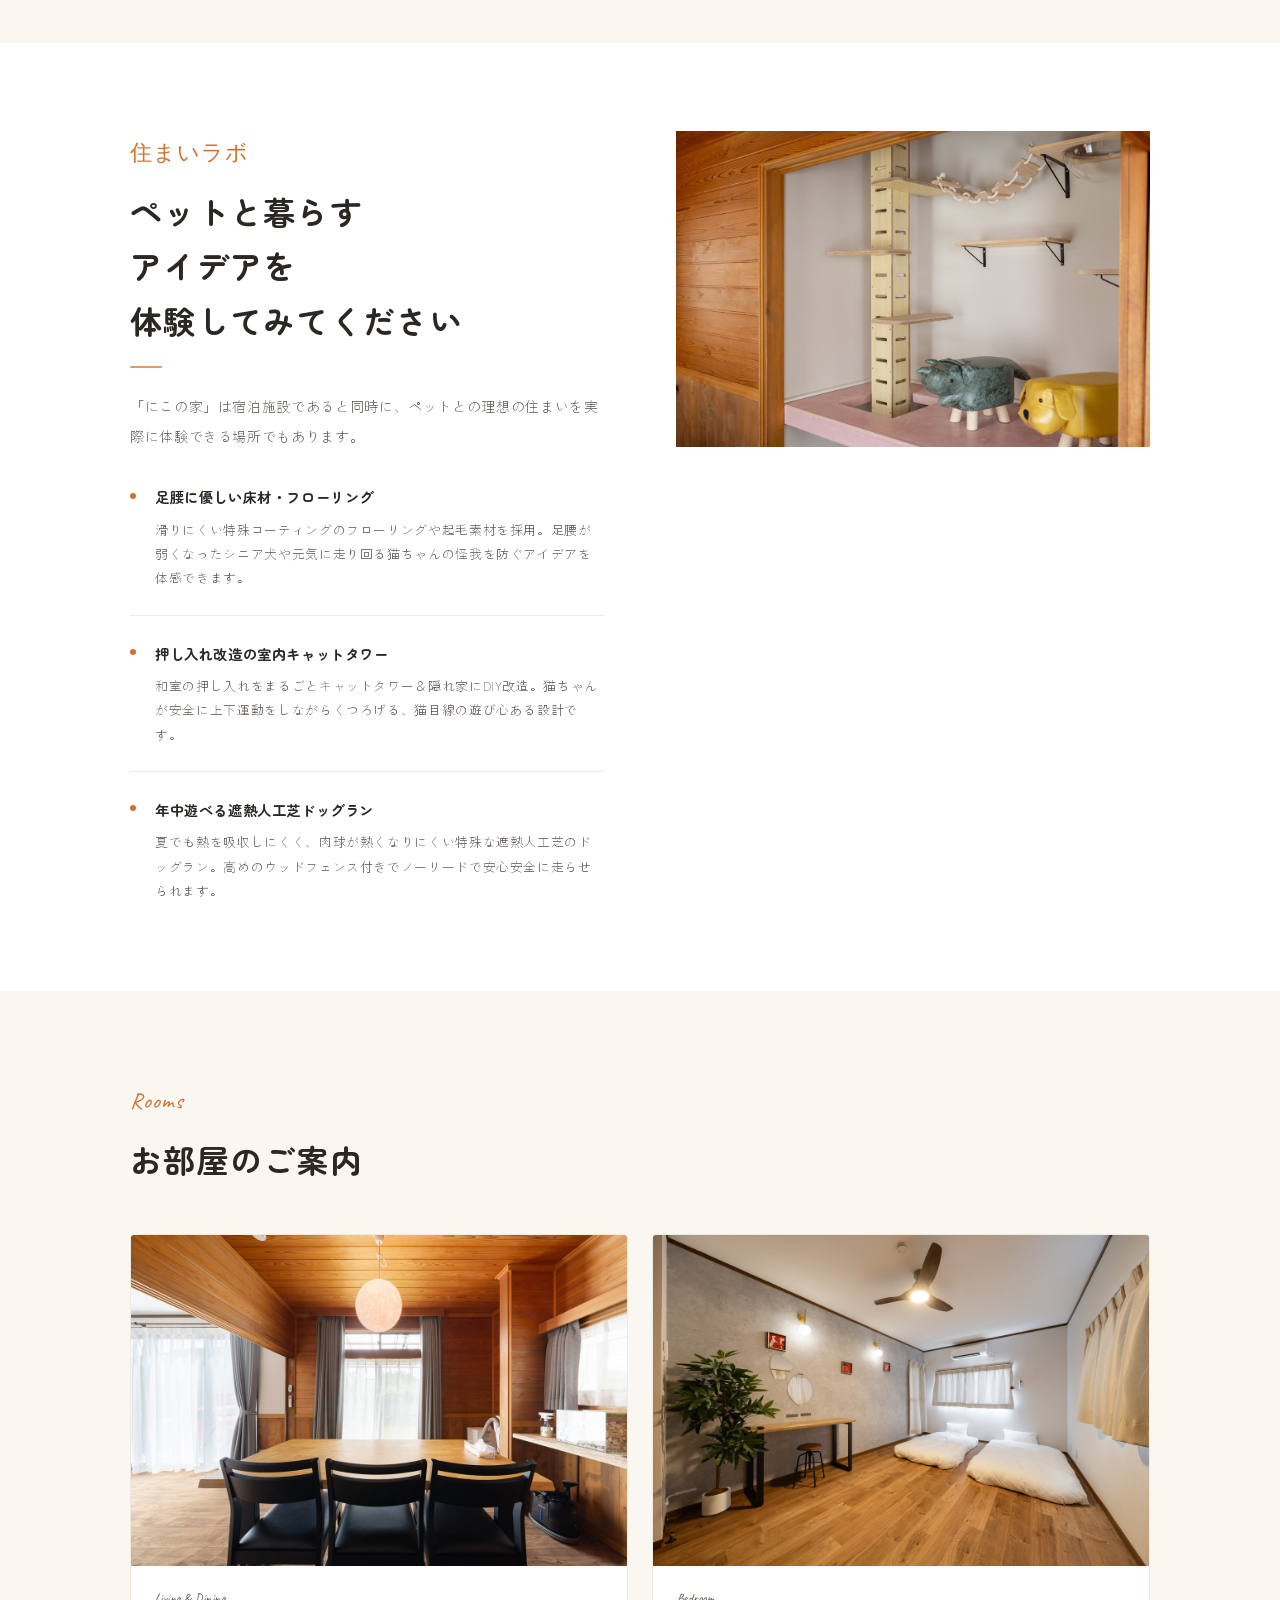
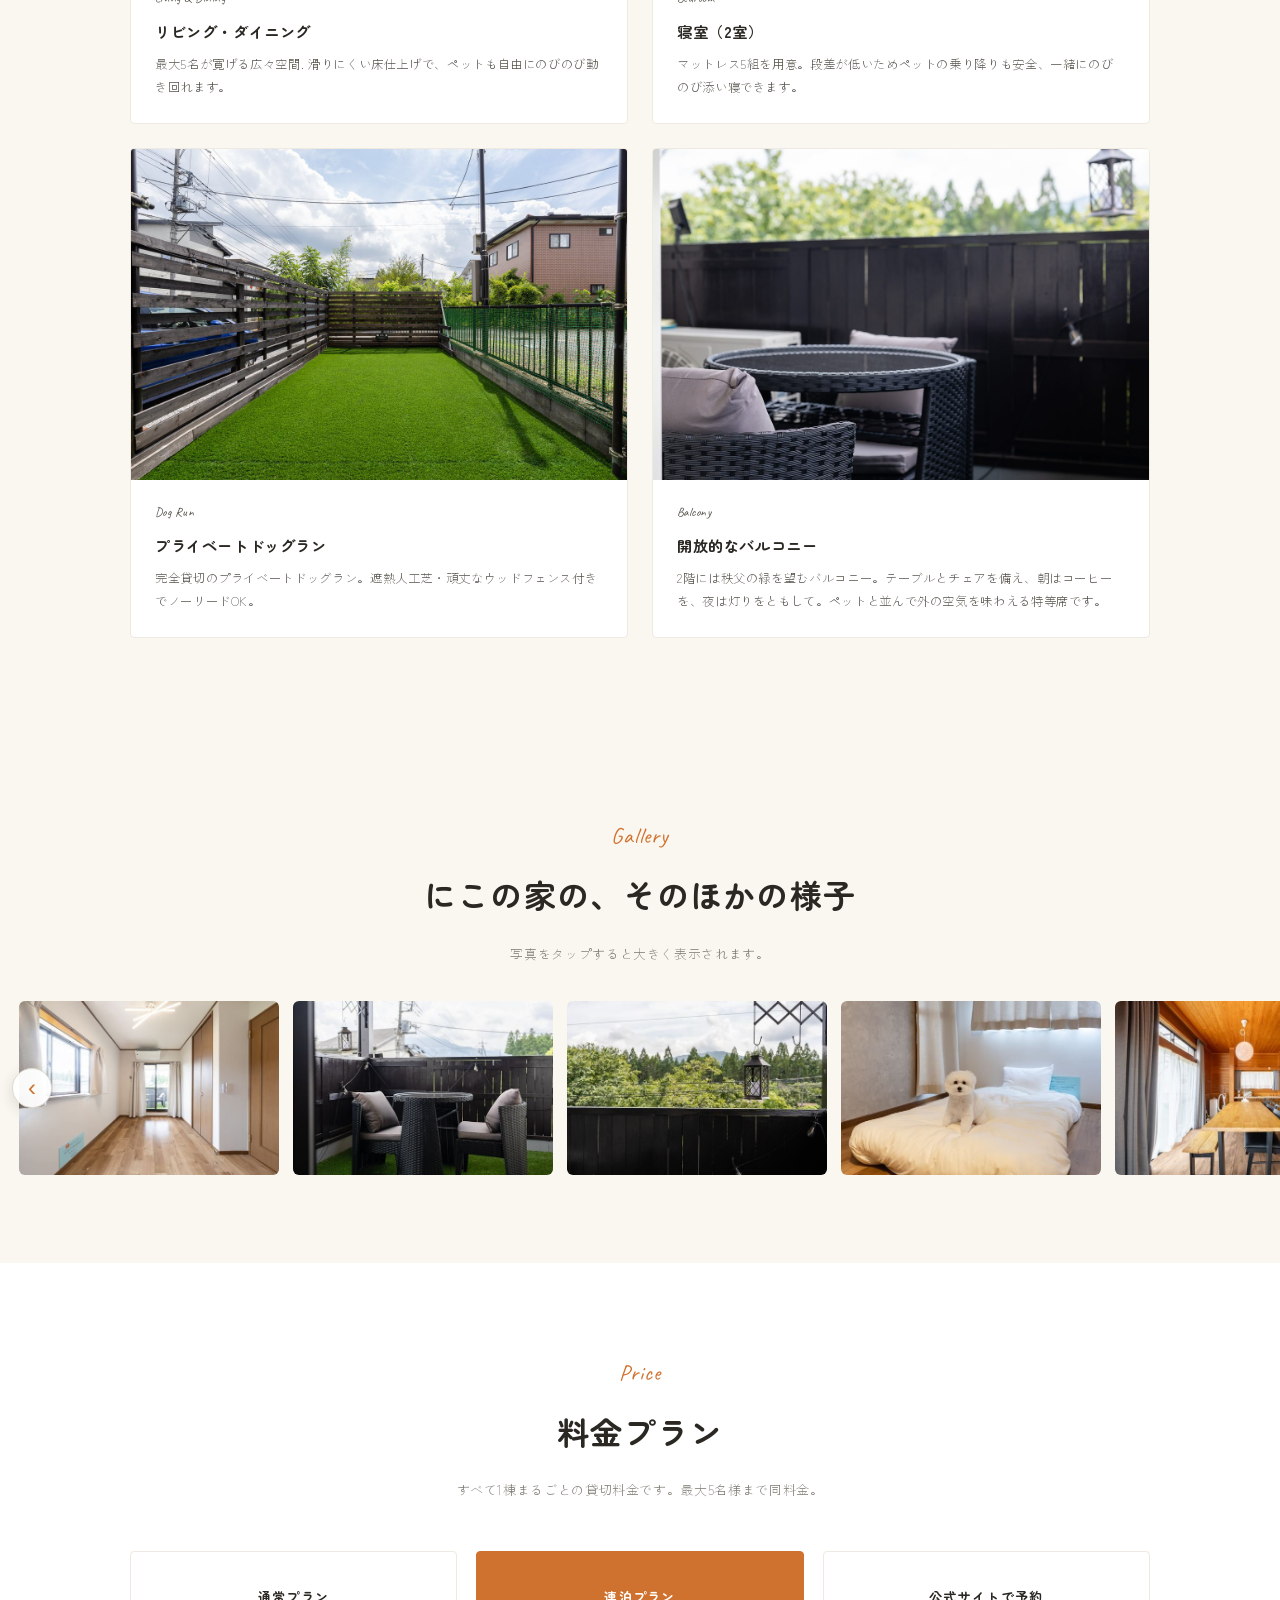
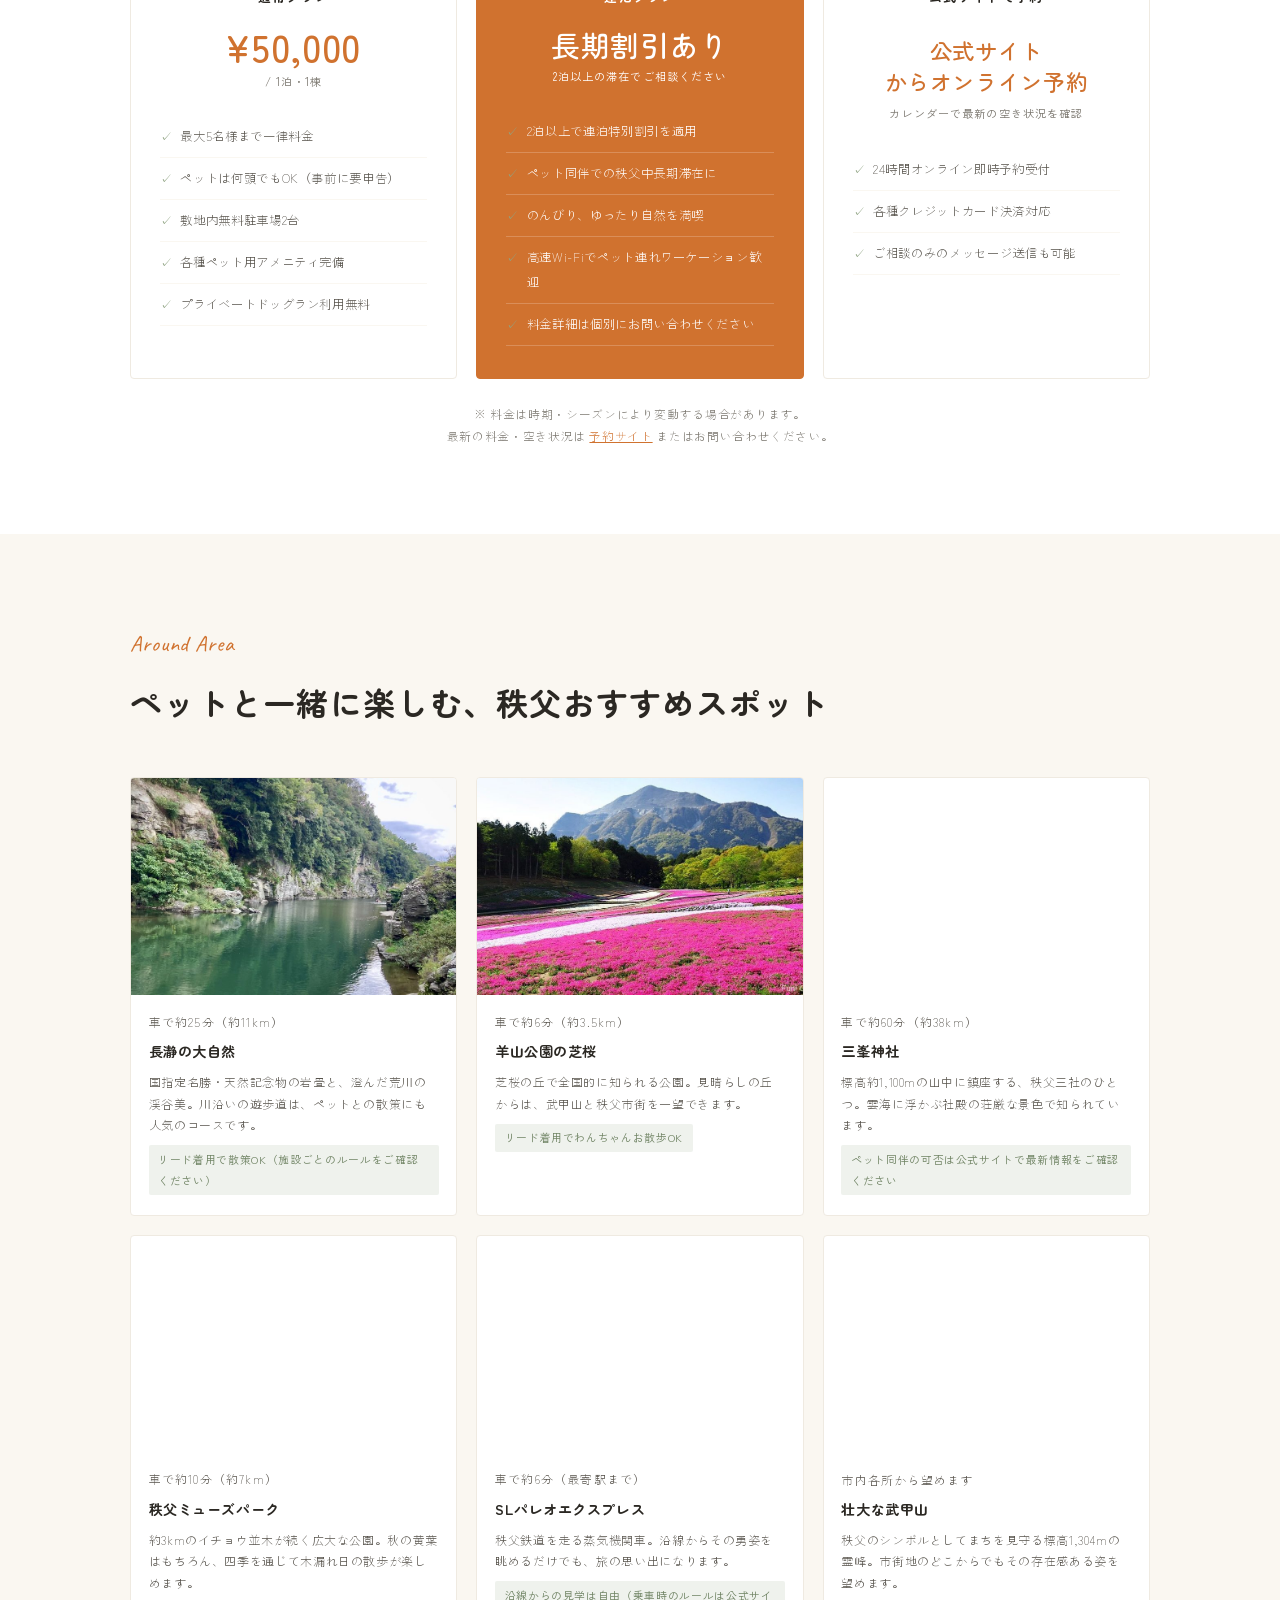
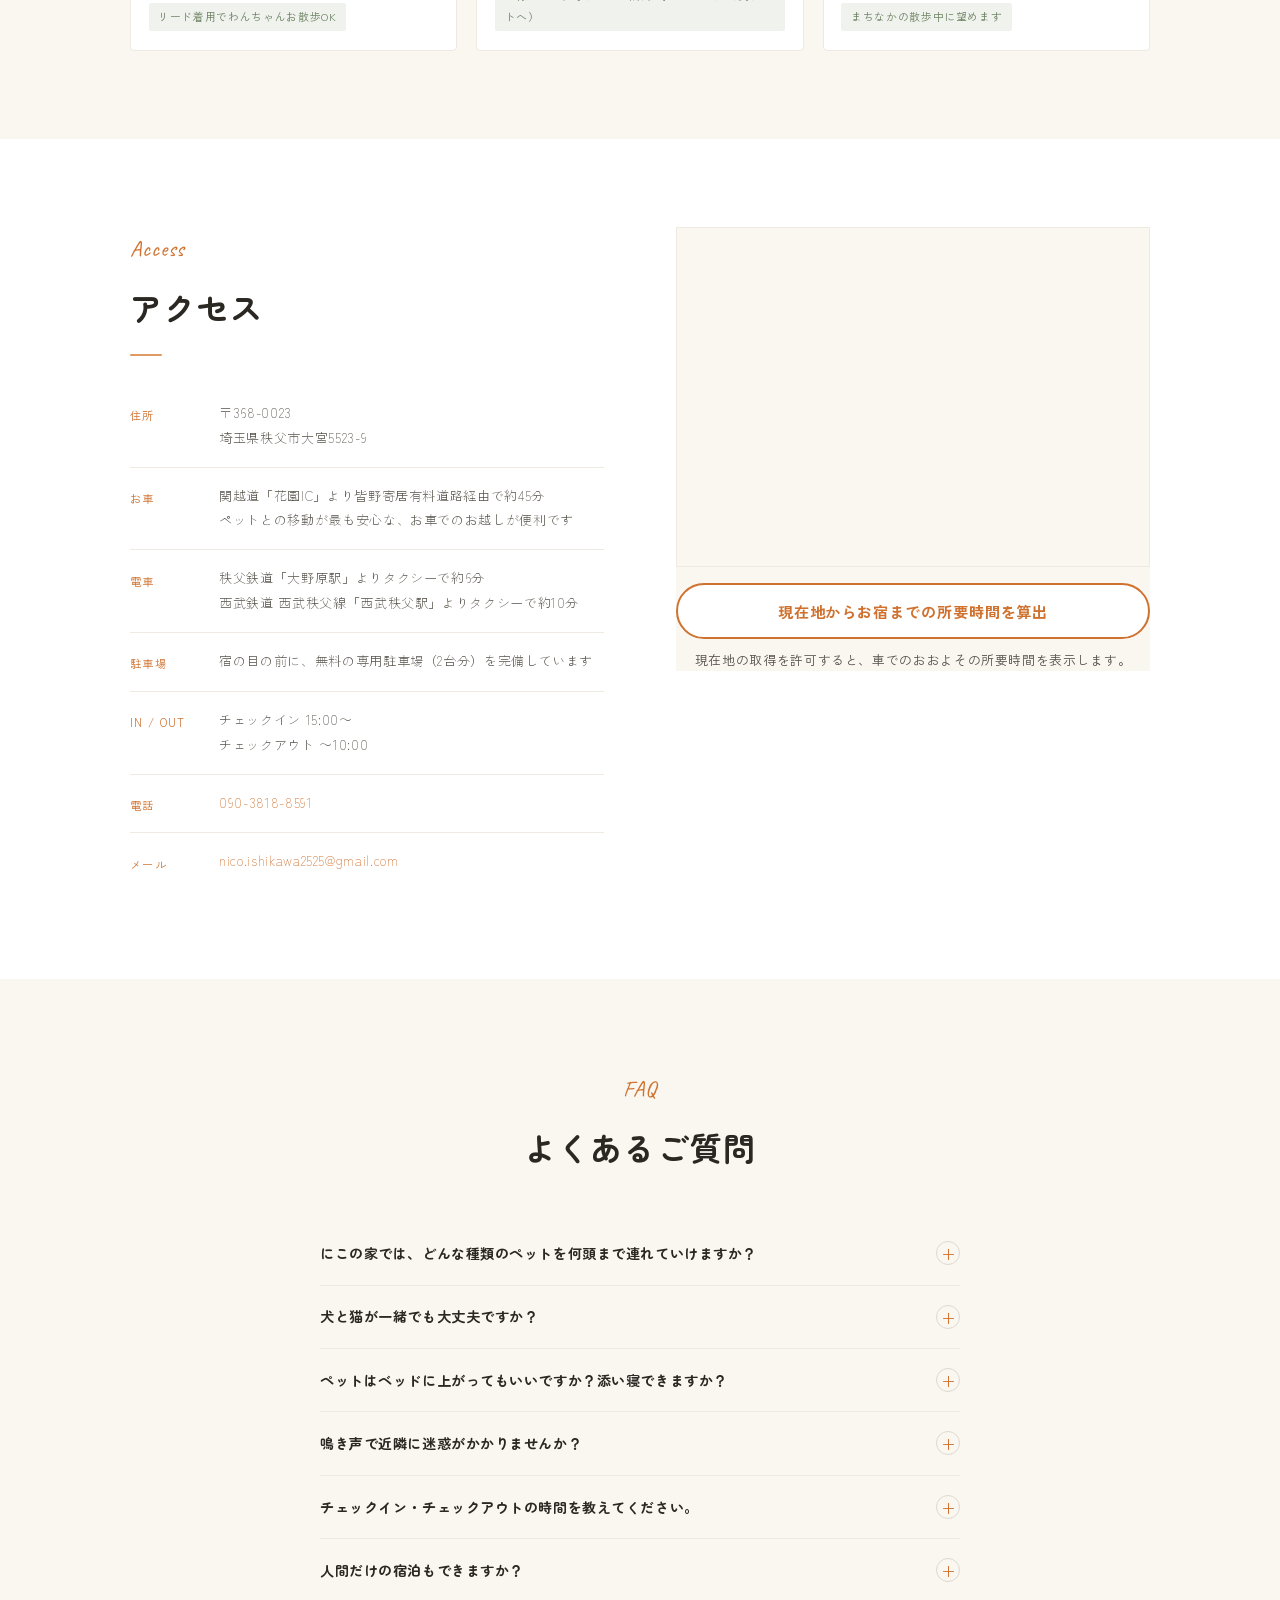
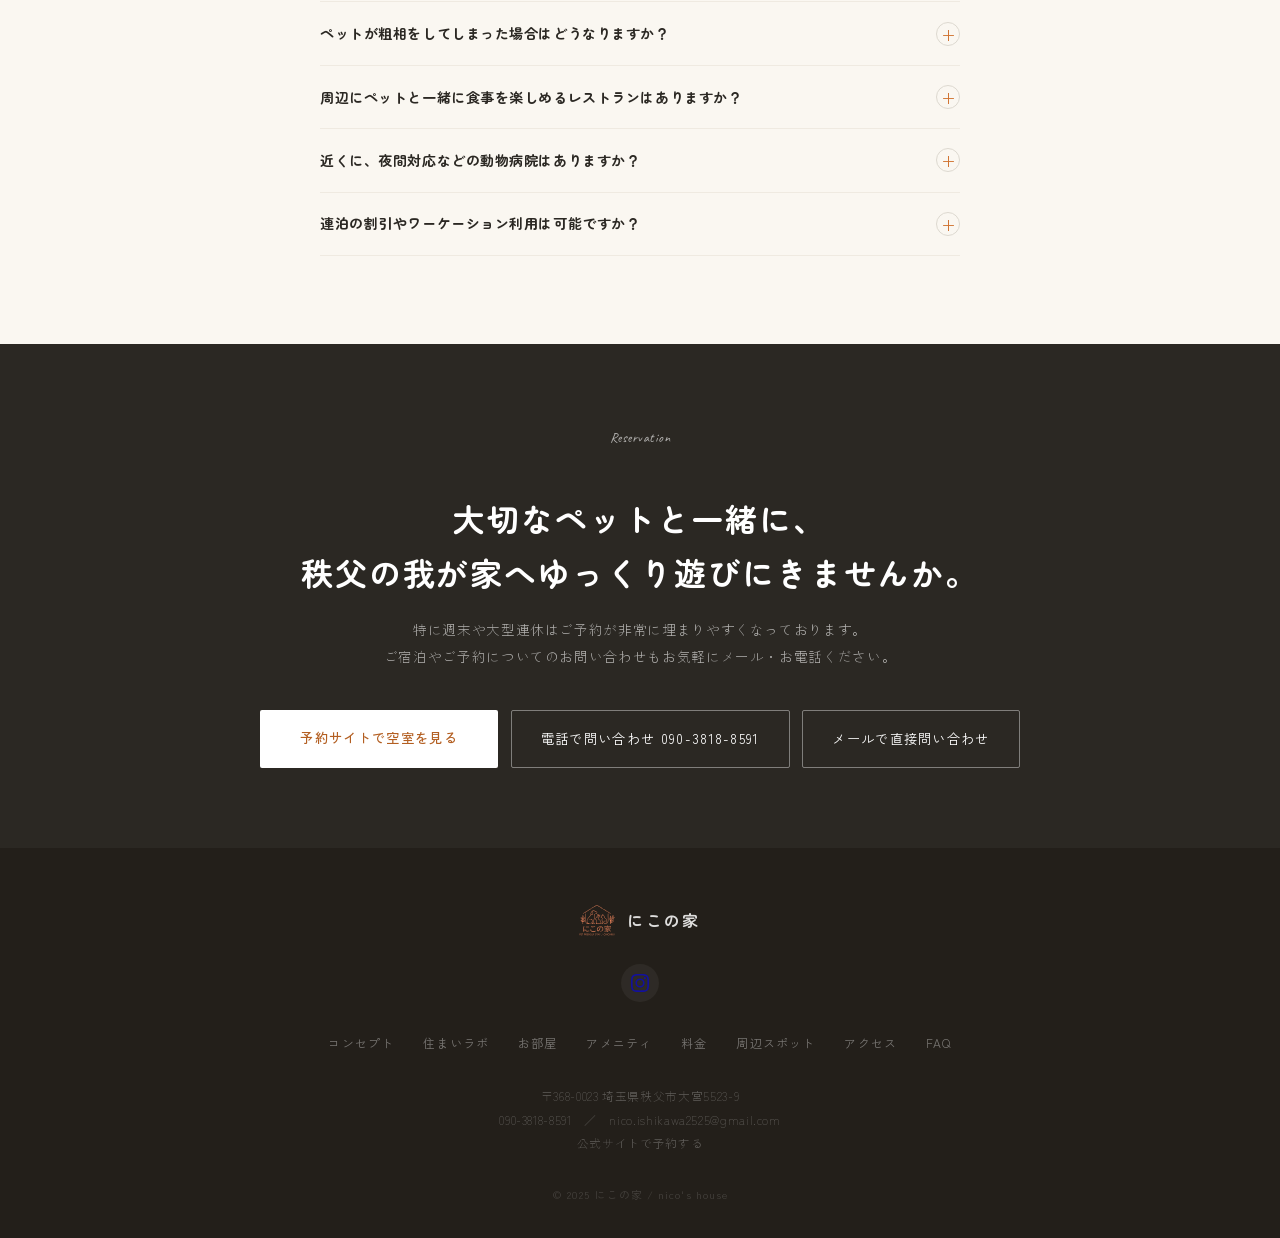
==== commit 50643203: "N-038: index.htmlのld+jsonにcheckinTime/checkoutTimeを追加 LodgingBusinessブロック末尾にLP3種と同じ表記（"15:00"/"10:00" ====
--- a/index.html
+++ b/index.html
@@ -53,7 +53,9 @@
     "latitude": 36.010303,
     "longitude": 139.093028
   },
-  "petsAllowed": "True"
+  "petsAllowed": "True",
+  "checkinTime": "15:00",
+  "checkoutTime": "10:00"
 }
 </script>
 
